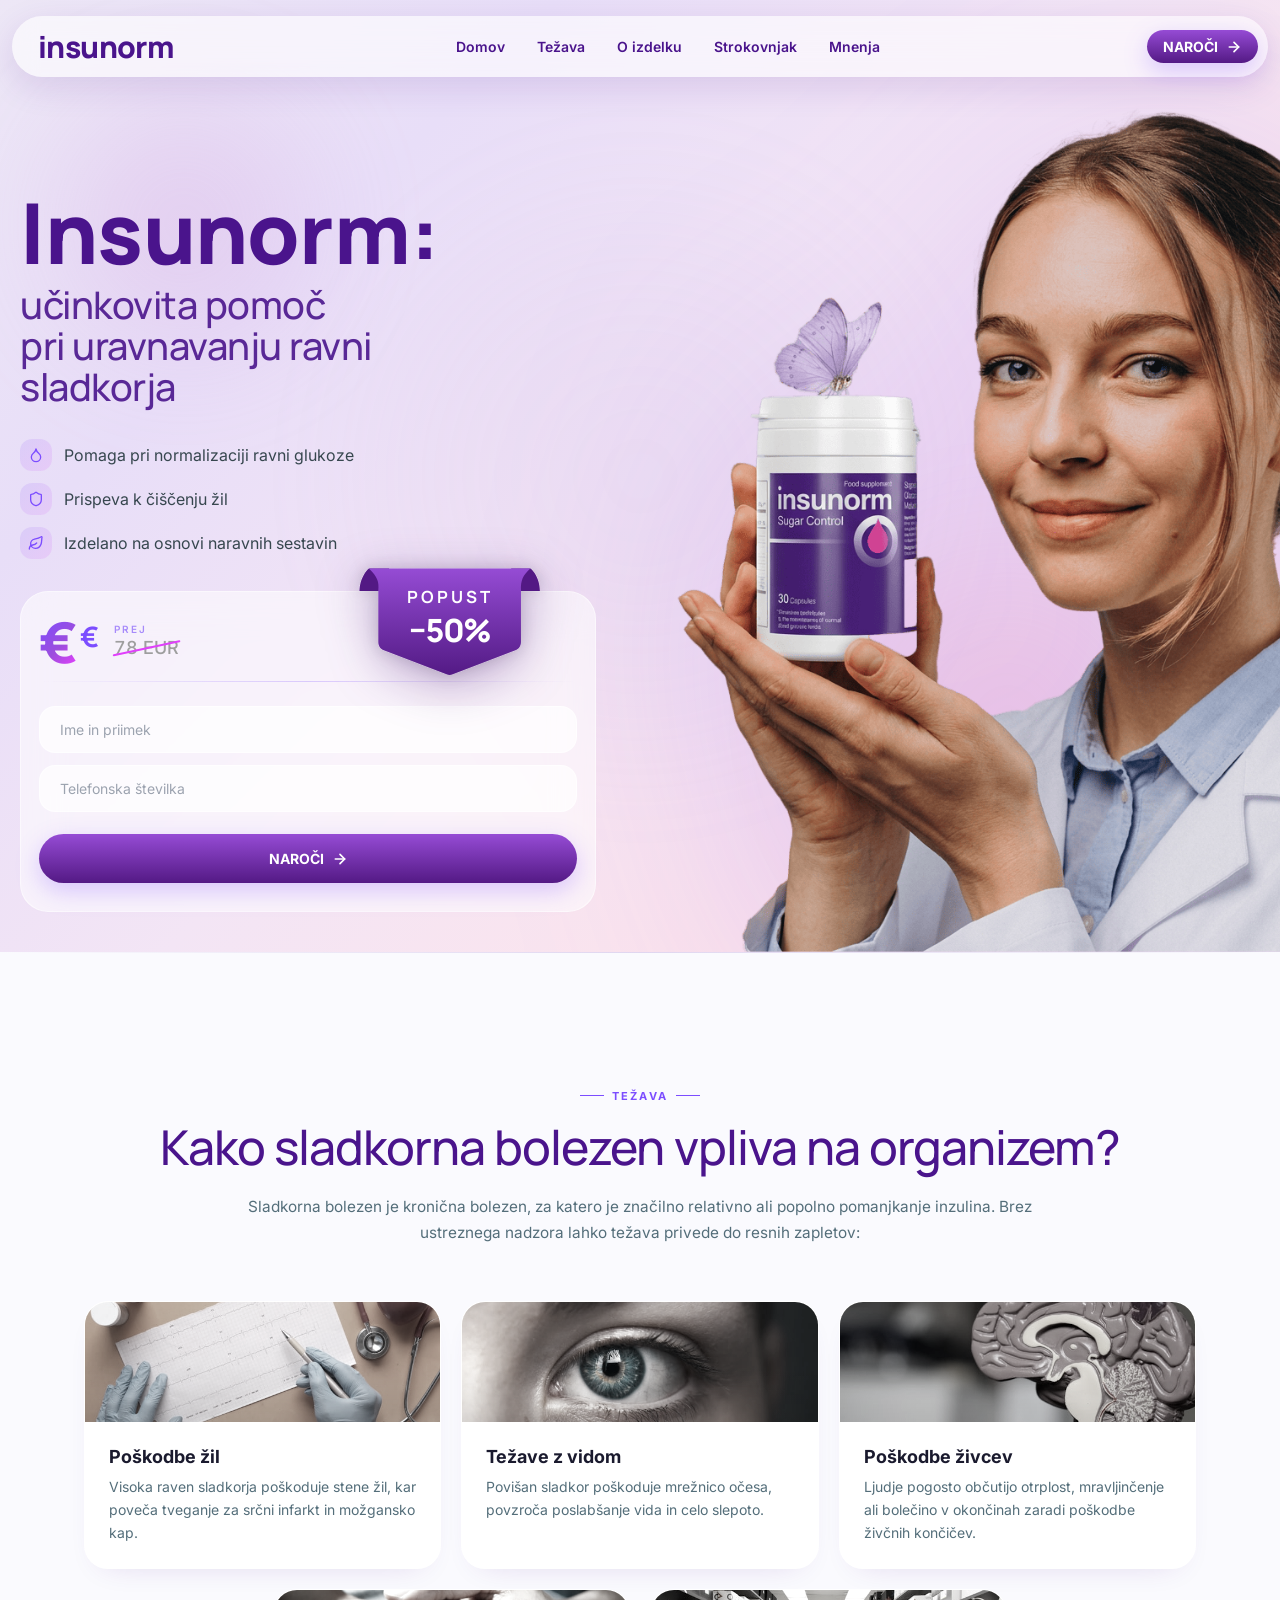
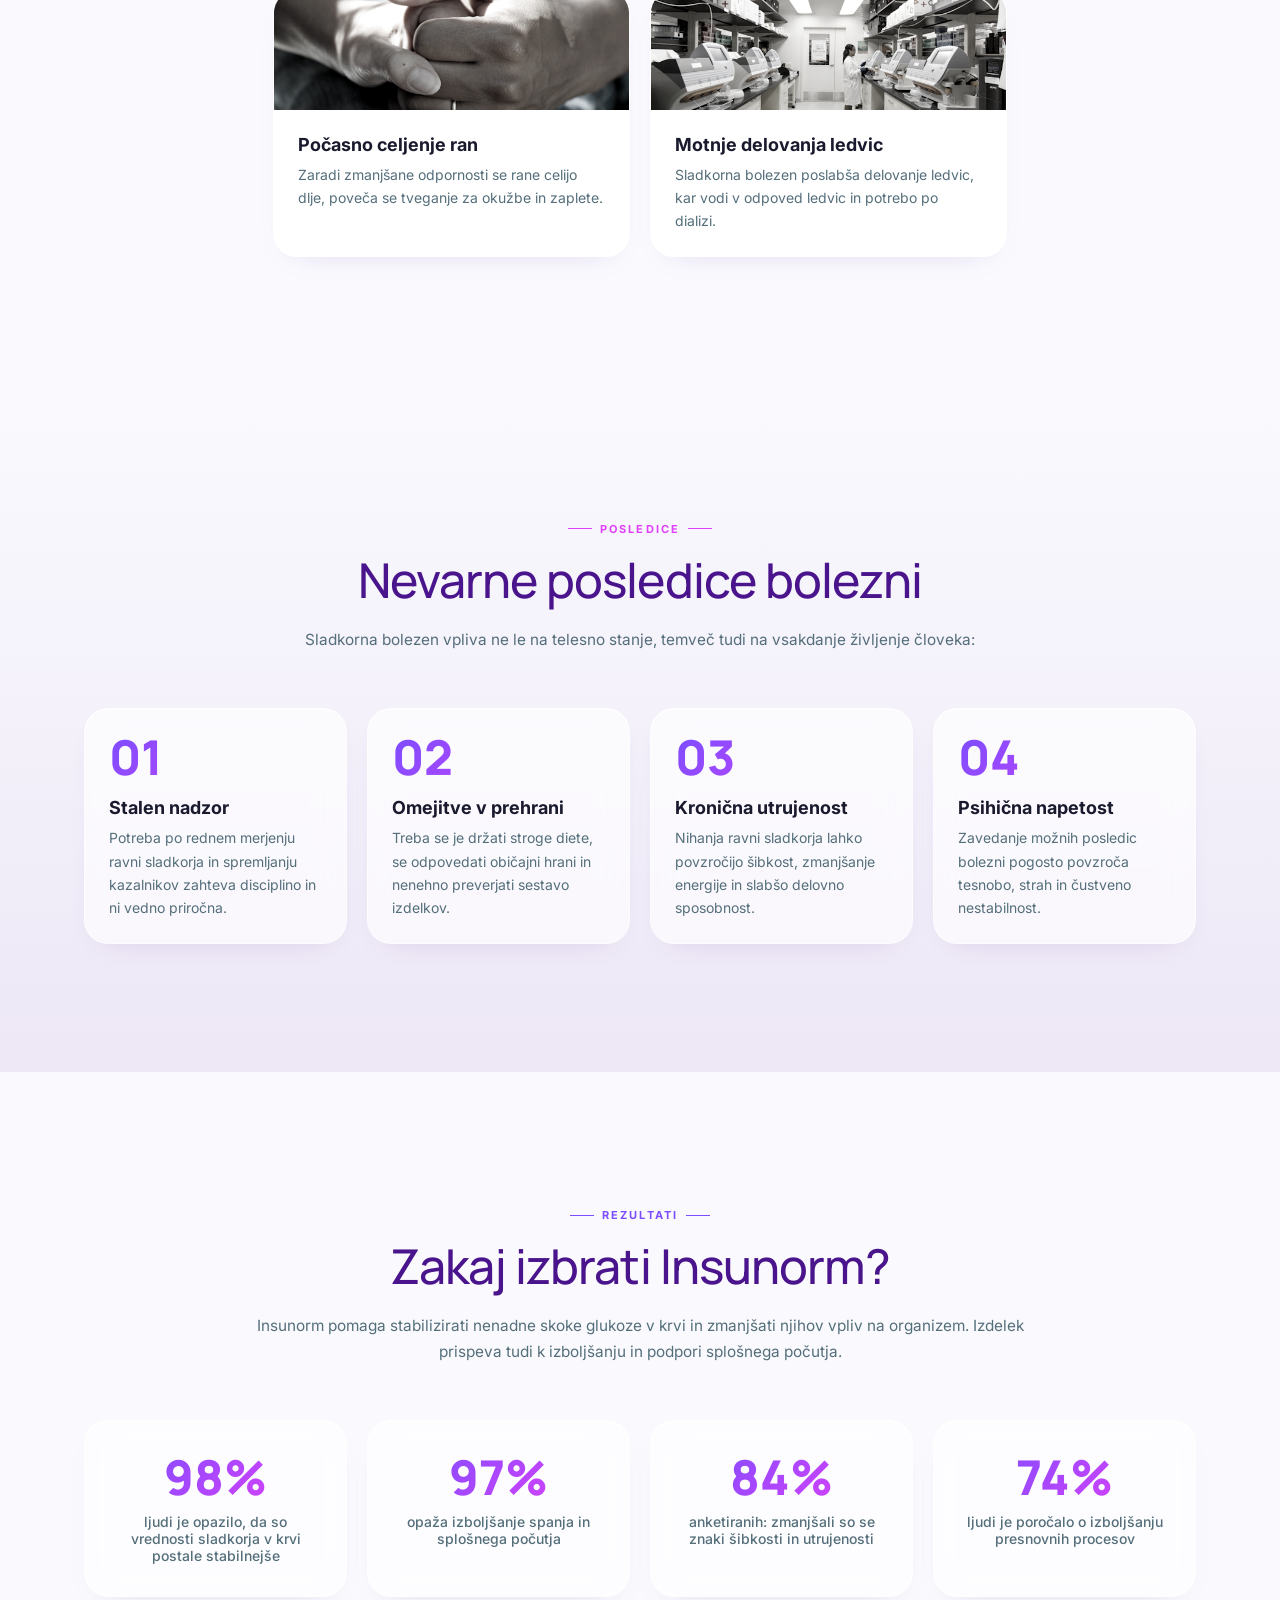
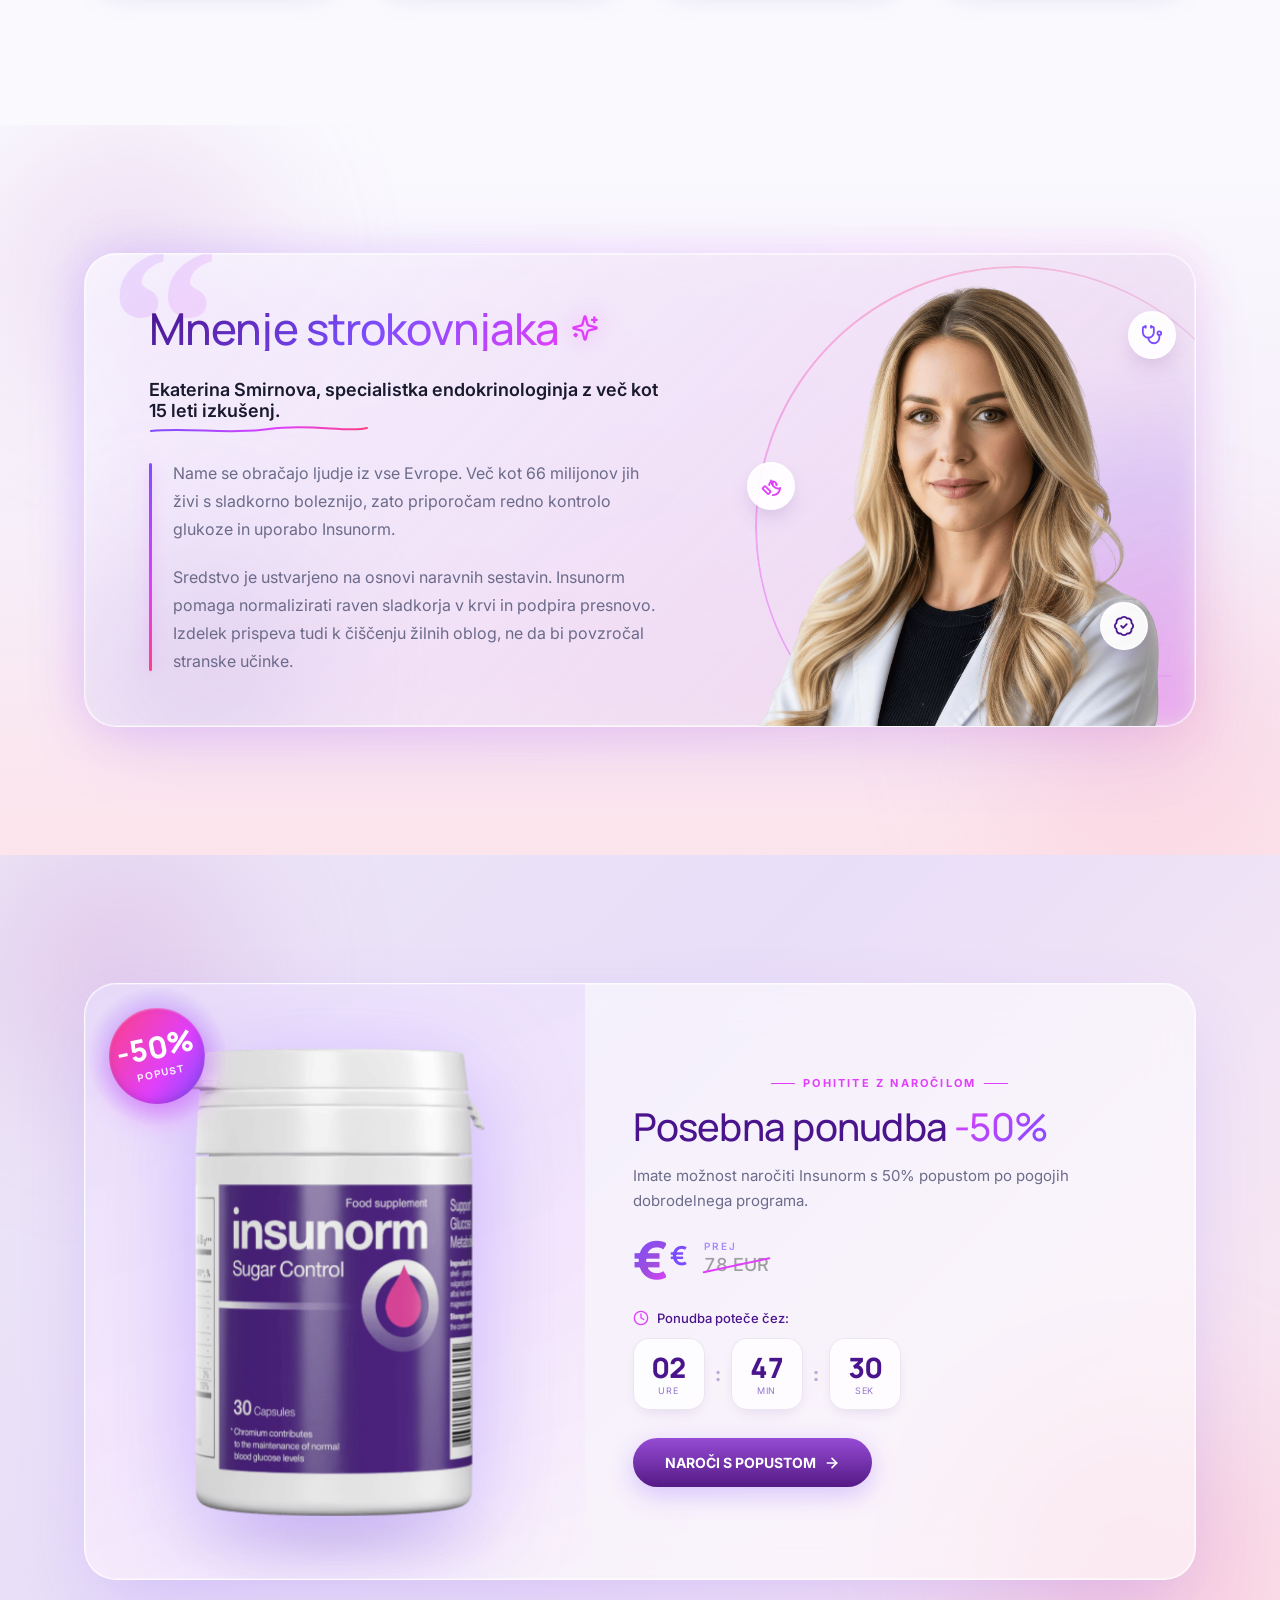
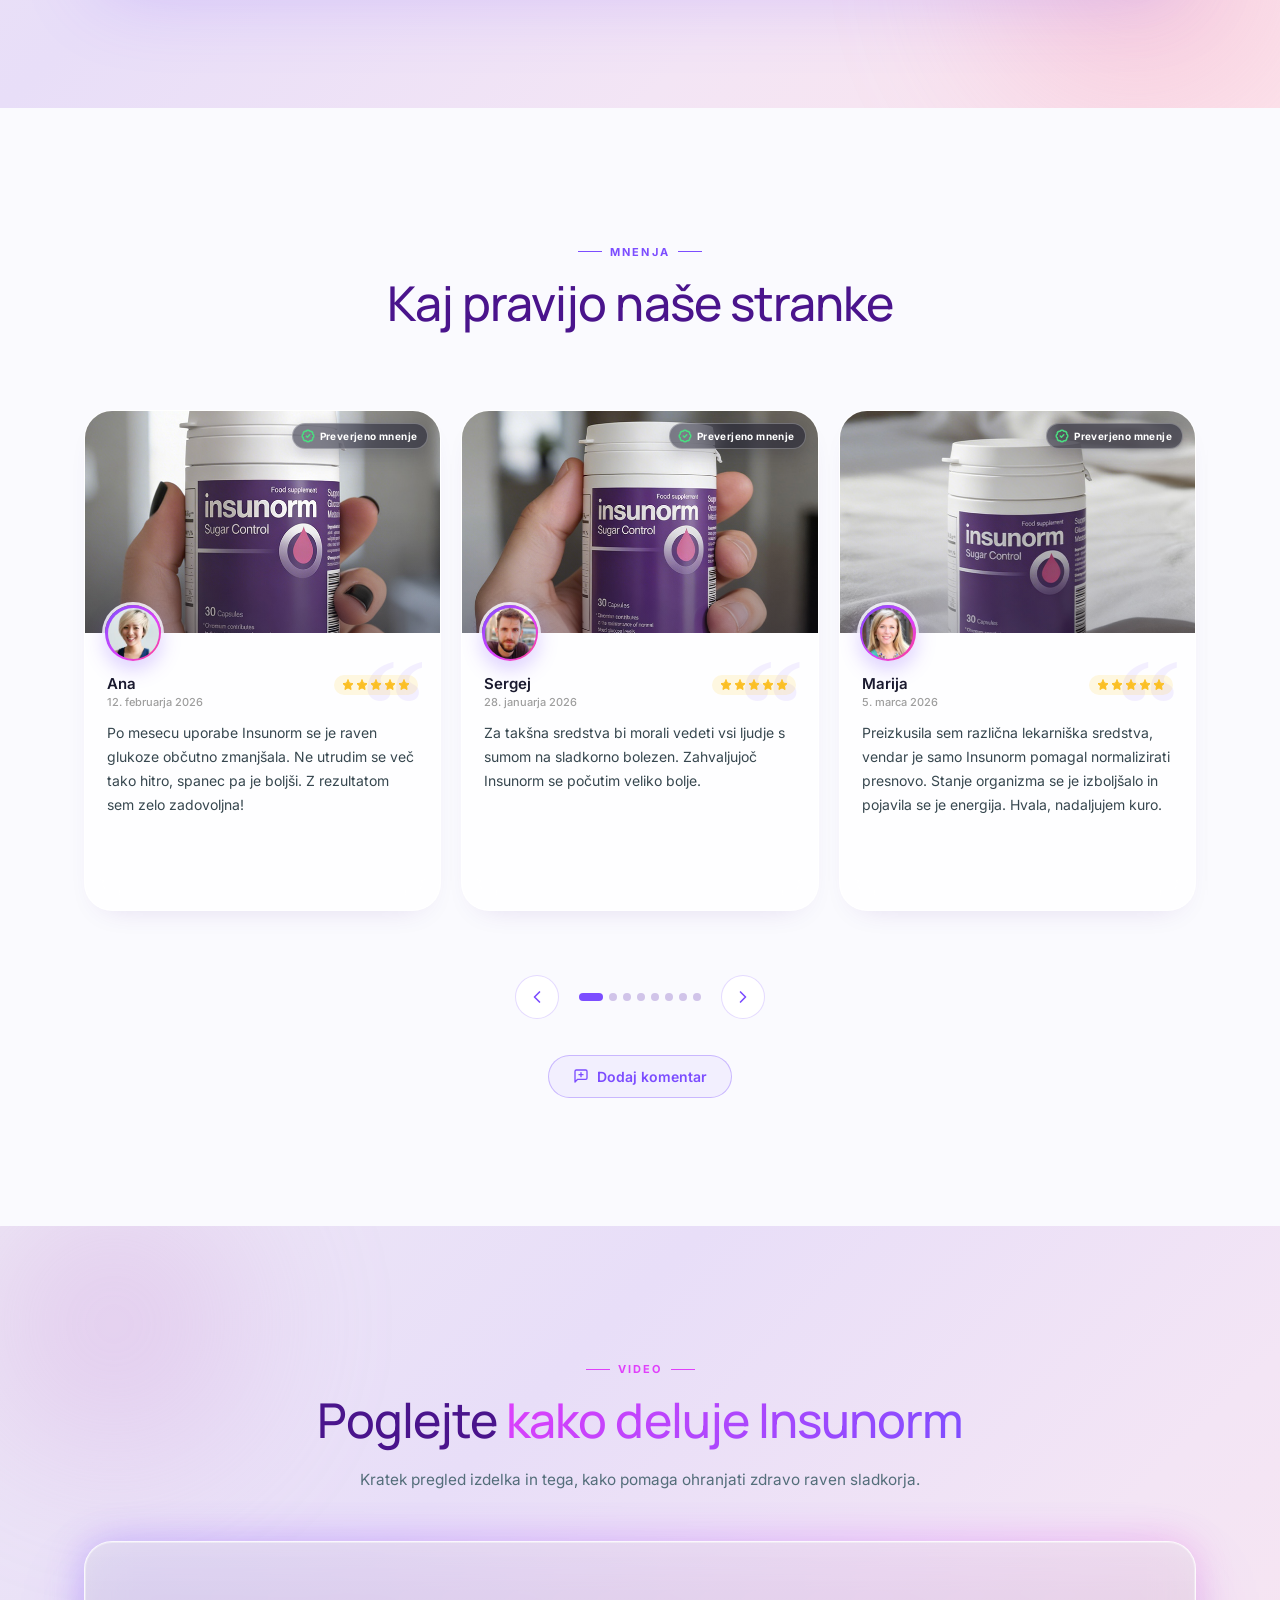
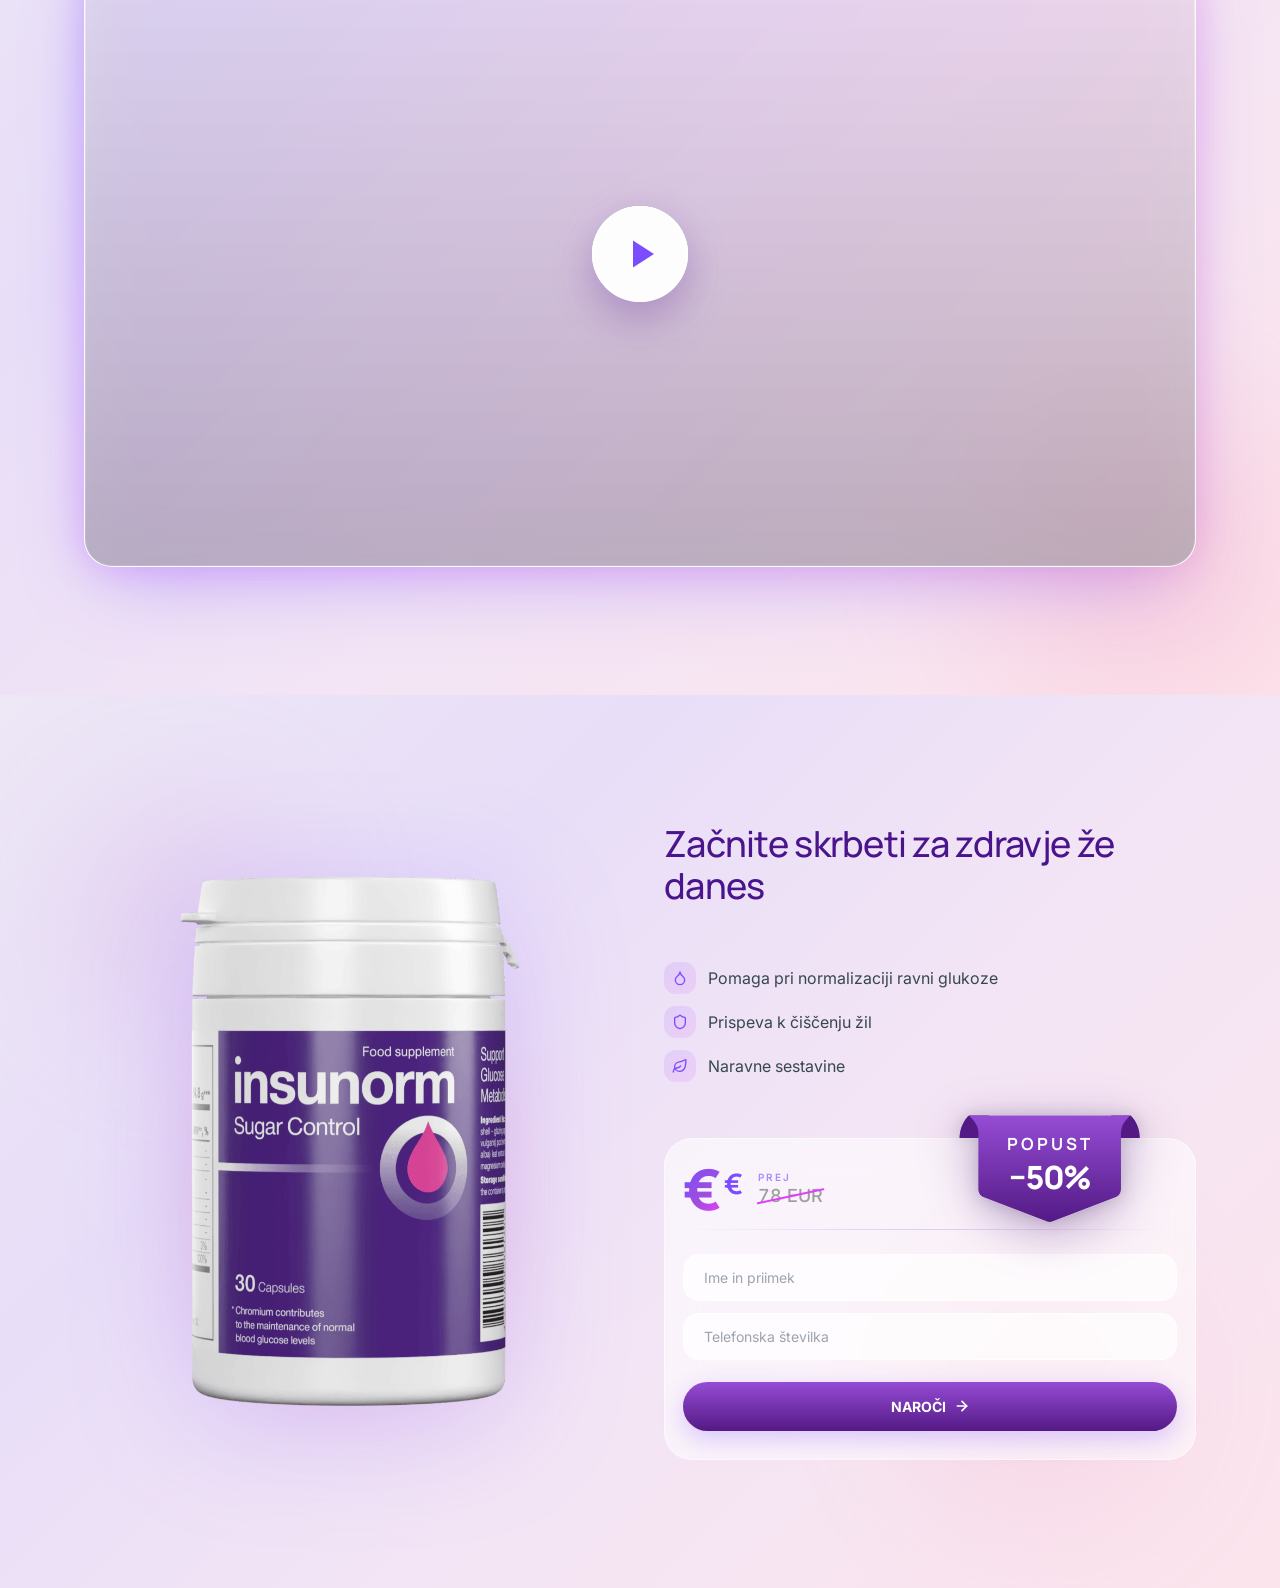
==== index.html @ 25e06217 "Initial commit" ====
<!doctype html>
<html lang="sl" dir="ltr">

<head>
	<meta charset="utf-8">
	<meta name="viewport" content="width=device-width, initial-scale=1, viewport-fit=cover">
	<title>Insunorm — Učinkovita pomoč pri uravnavanju ravni sladkorja</title>
	<meta name="description"
		content="Insunorm — naravno prehransko dopolnilo za podporo normalne ravni glukoze v krvi.">
	<meta name="robots" content="index,follow">
	<meta name="theme-color" content="#954BD4">
	<meta name="color-scheme" content="light">
	<meta name="format-detection" content="telephone=yes">

	<meta property="og:title" content="Insunorm — Učinkovita pomoč pri uravnavanju ravni sladkorja">
	<meta property="og:description"
		content="Insunorm — naravno prehransko dopolnilo za podporo normalne ravni glukoze v krvi.">
	<meta property="og:type" content="product">
	<meta property="og:image" content="images/insunorm-product.png">

	<link rel="icon" href="favicon.svg" type="image/svg+xml">
	<link rel="preconnect" href="https://fonts.googleapis.com">
	<link rel="preconnect" href="https://fonts.gstatic.com" crossorigin>
	<link rel="preload" as="image" href="images/hero.png" fetchpriority="high">
	<link rel="stylesheet"
		href="https://fonts.googleapis.com/css2?family=Inter:wght@300;400;500;600;700;800&family=Manrope:wght@400;500;600;700;800&display=swap">
	<link rel="stylesheet" href="css/styles.css">
  <style>
    .blockRedLine3103 {
      display: none !important;
    }
  </style>
<script type="text/javascript" src="script_land.js" defer></script></head>

<body>

	<!-- Floating Nav -->
	<header class="floating-nav-wrap">
		<nav class="floating-nav" aria-label="Navigacija po strani">
			<a href="#home" class="nav-brand">insunorm</a>

			<div class="nav-links">
				<a href="#home" class="nav-link">Domov</a>
				<a href="#problem" class="nav-link">Težava</a>
				<a href="#product" class="nav-link">O izdelku</a>
				<a href="#expert" class="nav-link">Strokovnjak</a>
				<a href="#reviews" class="nav-link">Mnenja</a>
			</div>

			<a href="#home" class="btn btn-primary-gradient nav-cta" data-scroll-to-form>
				NAROČI
				<svg width="16" height="16" viewBox="0 0 24 24" fill="none" stroke="currentColor" stroke-width="2.5"
					stroke-linecap="round" stroke-linejoin="round" aria-hidden="true">
					<path d="M5 12h14" />
					<path d="m12 5 7 7-7 7" />
				</svg>
			</a>

			<button type="button" class="nav-burger" aria-label="Odpri meni" aria-expanded="false"
				aria-controls="mobile-menu">
				<svg width="22" height="22" viewBox="0 0 24 24" fill="none" stroke="currentColor" stroke-width="2"
					stroke-linecap="round" stroke-linejoin="round" aria-hidden="true">
					<line x1="4" x2="20" y1="6" y2="6" />
					<line x1="4" x2="20" y1="12" y2="12" />
					<line x1="4" x2="20" y1="18" y2="18" />
				</svg>
			</button>
		</nav>
	</header>

	<div id="mobile-menu" class="mobile-menu" hidden>
		<div class="mobile-menu-inner">
			<a href="#home" class="mobile-menu-link">Domov</a>
			<a href="#problem" class="mobile-menu-link">Težava</a>
			<a href="#product" class="mobile-menu-link">O izdelku</a>
			<a href="#expert" class="mobile-menu-link">Strokovnjak</a>
			<a href="#reviews" class="mobile-menu-link">Mnenja</a>
			<a href="#home" class="btn btn-primary-gradient mobile-menu-cta" data-scroll-to-form>
				NAROČI
				<svg width="16" height="16" viewBox="0 0 24 24" fill="none" stroke="currentColor" stroke-width="2.5"
					stroke-linecap="round" stroke-linejoin="round" aria-hidden="true">
					<path d="M5 12h14" />
					<path d="m12 5 7 7-7 7" />
				</svg>
			</a>
		</div>
	</div>

	<main>
		<!-- HERO -->
		<section id="home" class="hero scroll-mt">
			<div class="hero-orb hero-orb-1" aria-hidden="true"></div>
			<div class="hero-orb hero-orb-2" aria-hidden="true"></div>
			<div class="hero-orb hero-orb-3" aria-hidden="true"></div>

			<div class="hero-image-wrap" aria-hidden="true">
				<div class="hero-image-parallax" data-mouse-parallax="40,10">
					<img src="images/hero.png" alt="Insunorm" width="420" height="420" fetchpriority="high" decoding="async">
				</div>
			</div>

			<div class="hero-content">
				<div class="hero-text reveal">
					<h1 class="hero-title">
						<span class="hero-title-main">Insunorm:</span>
						<span class="hero-title-sub">učinkovita pomoč<br>pri uravnavanju ravni<br>sladkorja</span>
					</h1>

					<ul class="hero-bullets">
						<li>
							<span class="hero-bullet-icon">
								<svg width="16" height="16" viewBox="0 0 24 24" fill="none" stroke="currentColor" stroke-width="2"
									stroke-linecap="round" stroke-linejoin="round" aria-hidden="true">
									<path
										d="M12 22a7 7 0 0 0 7-7c0-2-1-3.9-3-5.5s-3.5-4-4-6.5c-.5 2.5-2 4.9-4 6.5C6 11.1 5 13 5 15a7 7 0 0 0 7 7z" />
								</svg>
							</span>
							Pomaga pri normalizaciji ravni glukoze
						</li>
						<li>
							<span class="hero-bullet-icon">
								<svg width="16" height="16" viewBox="0 0 24 24" fill="none" stroke="currentColor" stroke-width="2"
									stroke-linecap="round" stroke-linejoin="round" aria-hidden="true">
									<path
										d="M20 13c0 5-3.5 7.5-7.66 8.95a1 1 0 0 1-.67-.01C7.5 20.5 4 18 4 13V6a1 1 0 0 1 1-1c2 0 4.5-1.2 6.24-2.72a1.17 1.17 0 0 1 1.52 0C14.51 3.81 17 5 19 5a1 1 0 0 1 1 1z" />
								</svg>
							</span>
							Prispeva k čiščenju žil
						</li>
						<li>
							<span class="hero-bullet-icon">
								<svg width="16" height="16" viewBox="0 0 24 24" fill="none" stroke="currentColor" stroke-width="2"
									stroke-linecap="round" stroke-linejoin="round" aria-hidden="true">
									<path
										d="M11 20A7 7 0 0 1 9.8 6.1C15.5 5 17 4.48 19.2 2.96a1 1 0 0 1 1.8.68c-.6 2.58-.27 7.19-1.45 10.23C18.3 17.14 15 20 11 20z" />
									<path d="M2 21c0-3 1.85-5.36 5.08-6C9.5 14.52 12 13 13 12" />
								</svg>
							</span>
							Izdelano na osnovi naravnih sestavin
						</li>
					</ul>

					<div class="order-form" data-order-form>
						<div class="sale-sticker" aria-hidden="true">
							<div class="sale-sticker-inner">
								<img src="images/sale-sticker.svg" alt="" draggable="false">
								<div class="sale-sticker-text">
									<span class="sale-sticker-label">Popust</span>
									<span class="sale-sticker-discount">−50%</span>
								</div>
							</div>
						</div>

						<div class="price-block">
							<div class="price-row">
								<div class="price-new">
									<span class="price-value al-raw-cost">€</span>
									<span class="price-currency al-raw-currency">€</span>
								</div>
								<div class="price-old">
									<span class="price-old-label">Prej</span>
									<span class="price-old-value">
										<span class="al-cost-promo">€</span>
										<span class="price-old-strike" aria-hidden="true"></span>
									</span>
								</div>
							</div>
							<div class="price-divider" aria-hidden="true"></div>
						</div>

						<form class="al-form order-form-body" action="/land/order" method="post">
							<select class="al-country" name="country" style="display:none"></select>
							<div class="input-wrapper">
								<input type="text" name="name" class="input-text" placeholder="Ime in priimek" required>
							</div>
							<div class="input-wrapper">
								<input type="tel" name="phone" class="input-text" placeholder="Telefonska številka" required>
							</div>
							<button type="submit" class="btn btn-primary-gradient">
								NAROČI
								<svg width="16" height="16" viewBox="0 0 24 24" fill="none" stroke="currentColor" stroke-width="2.5"
									stroke-linecap="round" stroke-linejoin="round" aria-hidden="true">
									<path d="M5 12h14" />
									<path d="m12 5 7 7-7 7" />
								</svg>
							</button>
						</form>
					</div>
				</div>
			</div>
		</section>

		<!-- PROBLEM -->
		<section id="problem" class="section problem-section scroll-mt">
			<div class="section-top-line" aria-hidden="true"></div>
			<div class="container">
				<div class="section-head reveal">
					<p class="eyebrow" style="color:#7c4dff">
						<span class="eyebrow-line" style="background:#7c4dff"></span>
						Težava
						<span class="eyebrow-line" style="background:#7c4dff"></span>
					</p>
					<h2 class="section-title">Kako sladkorna bolezen vpliva na organizem?</h2>
					<p class="section-subtitle">
						Sladkorna bolezen je kronična bolezen, za katero je značilno relativno ali popolno pomanjkanje inzulina. Brez ustreznega nadzora lahko težava privede do resnih zapletov:
					</p>
				</div>

				<div class="problem-grid" data-reveal="hidden">
					<article class="problem-card" style="--i:0">
						<div class="problem-card-inner">
							<figure class="problem-card-photo">
								<img src="images/problems/vessels.jpg" alt="Poškodbe žil" width="400" height="240" loading="lazy"
									decoding="async">
								<div class="problem-card-photo-grad" aria-hidden="true"></div>
							</figure>
							<div class="problem-card-body">
								<h3>Poškodbe žil</h3>
								<p>Visoka raven sladkorja poškoduje stene žil, kar poveča tveganje za srčni infarkt in možgansko kap.</p>
							</div>
						</div>
					</article>
					<article class="problem-card" style="--i:1">
						<div class="problem-card-inner">
							<figure class="problem-card-photo">
								<img src="images/problems/eye.jpg" alt="Težave z vidom" width="400" height="240" loading="lazy"
									decoding="async">
								<div class="problem-card-photo-grad" aria-hidden="true"></div>
							</figure>
							<div class="problem-card-body">
								<h3>Težave z vidom</h3>
								<p>Povišan sladkor poškoduje mrežnico očesa, povzroča poslabšanje vida in celo slepoto.</p>
							</div>
						</div>
					</article>
					<article class="problem-card" style="--i:2">
						<div class="problem-card-inner">
							<figure class="problem-card-photo">
								<img src="images/problems/nerves.jpg" alt="Poškodbe živcev" width="400" height="240" loading="lazy"
									decoding="async">
								<div class="problem-card-photo-grad" aria-hidden="true"></div>
							</figure>
							<div class="problem-card-body">
								<h3>Poškodbe živcev</h3>
								<p>Ljudje pogosto občutijo otrplost, mravljinčenje ali bolečino v okončinah zaradi poškodbe živčnih končičev.
								</p>
							</div>
						</div>
					</article>
					<article class="problem-card problem-card-offset" style="--i:3">
						<div class="problem-card-inner">
							<figure class="problem-card-photo">
								<img src="images/problems/wound.jpg" alt="Počasno celjenje ran" width="400" height="240"
									loading="lazy" decoding="async">
								<div class="problem-card-photo-grad" aria-hidden="true"></div>
							</figure>
							<div class="problem-card-body">
								<h3>Počasno celjenje ran</h3>
								<p>Zaradi zmanjšane odpornosti se rane celijo dlje, poveča se tveganje za okužbe in zaplete.</p>
							</div>
						</div>
					</article>
					<article class="problem-card" style="--i:4">
						<div class="problem-card-inner">
							<figure class="problem-card-photo">
								<img src="images/problems/kidney.jpg" alt="Motnje delovanja ledvic" width="400" height="240"
									loading="lazy" decoding="async">
								<div class="problem-card-photo-grad" aria-hidden="true"></div>
							</figure>
							<div class="problem-card-body">
								<h3>Motnje delovanja ledvic</h3>
								<p>Sladkorna bolezen poslabša delovanje ledvic, kar vodi v odpoved ledvic in potrebo po dializi.</p>
							</div>
						</div>
					</article>
				</div>
			</div>
		</section>

		<!-- CONSEQUENCES -->
		<section class="section consequences-section">
			<div class="container">
				<div class="section-head reveal">
					<p class="eyebrow" style="color:#e040fb">
						<span class="eyebrow-line" style="background:#e040fb"></span>
						Posledice
						<span class="eyebrow-line" style="background:#e040fb"></span>
					</p>
					<h2 class="section-title">Nevarne posledice bolezni</h2>
					<p class="section-subtitle">Sladkorna bolezen vpliva ne le na telesno stanje, temveč tudi na vsakdanje življenje človeka:</p>
				</div>

				<div class="consequences-grid">
					<div class="consequences-card reveal" style="--delay:0ms">
						<span class="consequences-num">01</span>
						<h3>Stalen nadzor</h3>
						<p>Potreba po rednem merjenju ravni sladkorja in spremljanju kazalnikov zahteva disciplino in ni vedno priročna.</p>
					</div>
					<div class="consequences-card reveal" style="--delay:100ms">
						<span class="consequences-num">02</span>
						<h3>Omejitve v prehrani</h3>
						<p>Treba se je držati stroge diete, se odpovedati običajni hrani in nenehno preverjati sestavo izdelkov.</p>
					</div>
					<div class="consequences-card reveal" style="--delay:200ms">
						<span class="consequences-num">03</span>
						<h3>Kronična utrujenost</h3>
						<p>Nihanja ravni sladkorja lahko povzročijo šibkost, zmanjšanje energije in slabšo delovno sposobnost.</p>
					</div>
					<div class="consequences-card reveal" style="--delay:300ms">
						<span class="consequences-num">04</span>
						<h3>Psihična napetost</h3>
						<p>Zavedanje možnih posledic bolezni pogosto povzroča tesnobo, strah in čustveno nestabilnost.
						</p>
					</div>
				</div>
			</div>
		</section>

		<!-- BENEFITS -->
		<section id="product" class="section benefits-section scroll-mt">
			<div class="container">
				<div class="section-head reveal">
					<p class="eyebrow" style="color:#7c4dff">
						<span class="eyebrow-line" style="background:#7c4dff"></span>
						Rezultati
						<span class="eyebrow-line" style="background:#7c4dff"></span>
					</p>
					<h2 class="section-title">Zakaj izbrati Insunorm?</h2>
					<p class="section-subtitle">
						Insunorm pomaga stabilizirati nenadne skoke glukoze v krvi in zmanjšati njihov vpliv na organizem. Izdelek prispeva tudi k izboljšanju in podpori splošnega počutja.
					</p>
				</div>

				<div class="benefits-grid">
					<div class="benefits-card reveal" style="--delay:0ms">
						<div class="benefits-counter" data-counter="98">0%</div>
						<p>ljudi je opazilo, da so vrednosti sladkorja v krvi postale stabilnejše</p>
					</div>
					<div class="benefits-card reveal" style="--delay:100ms">
						<div class="benefits-counter" data-counter="97">0%</div>
						<p>opaža izboljšanje spanja in splošnega počutja</p>
					</div>
					<div class="benefits-card reveal" style="--delay:200ms">
						<div class="benefits-counter" data-counter="84">0%</div>
						<p>anketiranih: zmanjšali so se znaki šibkosti in utrujenosti</p>
					</div>
					<div class="benefits-card reveal" style="--delay:300ms">
						<div class="benefits-counter" data-counter="74">0%</div>
						<p>ljudi je poročalo o izboljšanju presnovnih procesov</p>
					</div>
				</div>
			</div>
		</section>

		<!-- EXPERT -->
		<section id="expert" class="section expert-section scroll-mt">
			<div class="expert-bg-orb-1" aria-hidden="true"></div>
			<div class="expert-bg-orb-2" aria-hidden="true"></div>

			<div class="container">
				<div class="expert-frame reveal">
					<div class="expert-frame-glow" aria-hidden="true"></div>
					<div class="expert-card">
						<div class="expert-inner-orb" aria-hidden="true"></div>
						<span class="expert-hero-quote" aria-hidden="true">&ldquo;</span>

						<svg class="expert-pulse" viewBox="0 0 360 80" preserveAspectRatio="none" aria-hidden="true">
							<path d="M0 40 L70 40 L85 20 L100 60 L115 10 L135 70 L155 40 L260 40 L275 28 L290 52 L305 40 L360 40"
								fill="none" stroke="url(#pulseGrad)" stroke-width="1.4" stroke-linecap="round"
								stroke-linejoin="round" />
							<defs>
								<linearGradient id="pulseGrad" x1="0" y1="0" x2="1" y2="0">
									<stop offset="0" stop-color="#7c4dff" />
									<stop offset="1" stop-color="#e040fb" />
								</linearGradient>
							</defs>
						</svg>

						<div class="expert-grid">
							<div class="expert-text">
								<div class="expert-title-row">
									<h2 class="expert-title">Mnenje strokovnjaka</h2>
									<svg class="expert-sparkle" width="28" height="28" viewBox="0 0 24 24" fill="none" stroke="#e040fb"
										stroke-width="2" stroke-linecap="round" stroke-linejoin="round" aria-hidden="true">
										<path
											d="M9.937 15.5A2 2 0 0 0 8.5 14.063l-6.135-1.582a.5.5 0 0 1 0-.962L8.5 9.936A2 2 0 0 0 9.937 8.5l1.582-6.135a.5.5 0 0 1 .963 0L14.063 8.5A2 2 0 0 0 15.5 9.937l6.135 1.581a.5.5 0 0 1 0 .964L15.5 14.063a2 2 0 0 0-1.437 1.437l-1.582 6.135a.5.5 0 0 1-.963 0z" />
										<path d="M20 3v4" />
										<path d="M22 5h-4" />
										<path d="M4 17v2" />
										<path d="M5 18H3" />
									</svg>
								</div>

								<div class="expert-name-wrap">
									<p class="expert-name">Ekaterina Smirnova, specialistka endokrinologinja z več kot 15 leti izkušenj.
									</p>
									<svg class="expert-signature" viewBox="0 0 220 10" preserveAspectRatio="none" aria-hidden="true">
										<path d="M2 6 C 40 2, 80 10, 120 4 S 200 8, 218 3" fill="none" stroke="url(#sigGrad)"
											stroke-width="2" stroke-linecap="round" />
										<defs>
											<linearGradient id="sigGrad" x1="0" y1="0" x2="1" y2="0">
												<stop offset="0" stop-color="#7c4dff" />
												<stop offset="0.6" stop-color="#e040fb" />
												<stop offset="1" stop-color="#ff4081" />
											</linearGradient>
										</defs>
									</svg>
								</div>

								<blockquote class="expert-quote">
									<span class="expert-quote-bar" aria-hidden="true"></span>
									<p>Name se obračajo ljudje iz vse Evrope. Več kot 66 milijonov jih živi s sladkorno boleznijo, zato priporočam redno kontrolo glukoze in uporabo Insunorm.</p>
									<p>Sredstvo je ustvarjeno na osnovi naravnih sestavin. Insunorm pomaga normalizirati raven sladkorja v krvi in podpira presnovo. Izdelek prispeva tudi k čiščenju žilnih oblog, ne da bi povzročal stranske učinke.</p>
								</blockquote>
							</div>

							<div class="expert-photo-wrap">
								<div class="expert-photo-ring" aria-hidden="true"></div>
								<div class="expert-photo-ambient" aria-hidden="true"></div>

								<span class="expert-badge expert-badge-1" aria-hidden="true">
									<svg width="22" height="22" viewBox="0 0 24 24" fill="none" stroke="currentColor" stroke-width="2"
										stroke-linecap="round" stroke-linejoin="round">
										<path d="M11 2v2" />
										<path d="M5 2v2" />
										<path d="M5 3H4a2 2 0 0 0-2 2v4a6 6 0 0 0 12 0V5a2 2 0 0 0-2-2h-1" />
										<path d="M8 15a6 6 0 0 0 12 0v-3" />
										<circle cx="20" cy="10" r="2" />
									</svg>
								</span>
								<span class="expert-badge expert-badge-2" aria-hidden="true">
									<svg width="22" height="22" viewBox="0 0 24 24" fill="none" stroke="currentColor" stroke-width="2"
										stroke-linecap="round" stroke-linejoin="round">
										<path d="M22 14a8 8 0 0 1-8 8" />
										<path d="M18 11v-1" />
										<path d="M14 10V8" />
										<path d="M18 11a4 4 0 0 0-8 0" />
										<path d="M21 15a9 9 0 0 1-9-9" />
										<path
											d="m3.3 14 1.4-1.4a1 1 0 0 1 1.5 0l4.9 4.9a1 1 0 0 1 0 1.5l-1.4 1.4a1 1 0 0 1-1.5 0L3.3 15.5a1 1 0 0 1 0-1.5z" />
									</svg>
								</span>
								<span class="expert-badge expert-badge-3" aria-hidden="true">
									<svg width="22" height="22" viewBox="0 0 24 24" fill="none" stroke="currentColor" stroke-width="2"
										stroke-linecap="round" stroke-linejoin="round">
										<path
											d="M3.85 8.62a4 4 0 0 1 4.78-4.77 4 4 0 0 1 6.74 0 4 4 0 0 1 4.78 4.78 4 4 0 0 1 0 6.74 4 4 0 0 1-4.77 4.78 4 4 0 0 1-6.75 0 4 4 0 0 1-4.78-4.77 4 4 0 0 1 0-6.76Z" />
										<path d="m9 12 2 2 4-4" />
									</svg>
								</span>

								<img src="images/ES.png" alt="Ekaterina Smirnova" width="600" height="720" loading="eager"
									decoding="async" class="expert-photo">
							</div>
						</div>
					</div>
				</div>
			</div>
		</section>

		<!-- OFFER -->
		<section class="section offer-section">
			<div class="offer-orb-1" aria-hidden="true"></div>
			<div class="offer-orb-2" aria-hidden="true"></div>

			<div class="container">
				<div class="offer-card reveal">
					<div class="offer-grid">
						<div class="offer-photo-col">
							<div class="offer-badge-wrap">
								<span class="offer-badge-glow" aria-hidden="true"></span>
								<div class="offer-badge">
									<span class="offer-badge-shine" aria-hidden="true"></span>
									<span class="offer-badge-big">-50%</span>
									<span class="offer-badge-small">popust</span>
								</div>
							</div>

							<div class="offer-product-glow" aria-hidden="true"></div>

							<img src="images/insunorm-product.png" alt="Embalaža Insunorm" class="offer-product-img" width="300"
								height="300" loading="lazy" decoding="async">
						</div>

						<div class="offer-text-col">
							<p class="eyebrow" style="color:#e040fb">
								<span class="eyebrow-line" style="background:#e040fb"></span>
								Pohitite z naročilom
								<span class="eyebrow-line" style="background:#e040fb"></span>
							</p>
							<h2 class="offer-title">Posebna ponudba <span class="gradient-text-pink">-50%</span></h2>
							<p class="offer-desc">Imate možnost naročiti Insunorm s 50% popustom po pogojih dobrodelnega programa.</p>

							<div class="price-block offer-price">
								<div class="price-row">
									<div class="price-new">
										<span class="price-value al-raw-cost">€</span>
										<span class="price-currency al-raw-currency">€</span>
									</div>
									<div class="price-old">
										<span class="price-old-label">Prej</span>
										<span class="price-old-value">
											<span class="al-cost-promo">€</span>
											<span class="price-old-strike" aria-hidden="true"></span>
										</span>
									</div>
								</div>
							</div>

							<div class="offer-countdown-row">
								<svg width="16" height="16" viewBox="0 0 24 24" fill="none" stroke="#e040fb" stroke-width="2"
									stroke-linecap="round" stroke-linejoin="round" aria-hidden="true">
									<circle cx="12" cy="12" r="10" />
									<polyline points="12 6 12 12 16 14" />
								</svg>
								<p>Ponudba poteče čez:</p>
							</div>

							<div class="countdown" data-countdown="2h47m33s">
								<div class="countdown-cell"><span class="countdown-val" data-h>02</span><span
										class="countdown-label">ure</span></div>
								<span class="countdown-sep">:</span>
								<div class="countdown-cell"><span class="countdown-val" data-m>47</span><span
										class="countdown-label">min</span></div>
								<span class="countdown-sep">:</span>
								<div class="countdown-cell"><span class="countdown-val" data-s>33</span><span
										class="countdown-label">sek</span></div>
							</div>

							<a href="#home" class="btn btn-primary-gradient offer-cta" data-scroll-to-form>
								NAROČI S POPUSTOM
								<svg width="16" height="16" viewBox="0 0 24 24" fill="none" stroke="currentColor" stroke-width="2.5"
									stroke-linecap="round" stroke-linejoin="round" aria-hidden="true">
									<path d="M5 12h14" />
									<path d="m12 5 7 7-7 7" />
								</svg>
							</a>
						</div>
					</div>
				</div>
			</div>
		</section>

		<!-- REVIEWS -->
		<section id="reviews" class="section reviews-section scroll-mt">
			<div class="container">
				<div class="section-head reveal">
					<p class="eyebrow" style="color:#7c4dff">
						<span class="eyebrow-line" style="background:#7c4dff"></span>
						Mnenja
						<span class="eyebrow-line" style="background:#7c4dff"></span>
					</p>
					<h2 class="section-title">Kaj pravijo naše stranke</h2>
				</div>

				<div class="reviews-carousel" data-carousel>
					<div class="reviews-viewport">
						<div class="reviews-track">
							<article class="review-card">
								<span class="review-card-border" aria-hidden="true"></span>
								<div class="review-card-inner">
									<div class="review-card-photo">
										<img src="images/reviews/8.jpg" alt="Mnenje — Ana" loading="lazy" decoding="async">
										<span class="review-card-photo-overlay" aria-hidden="true"></span>
										<span class="review-card-verified">
											<svg width="14" height="14" viewBox="0 0 24 24" fill="none" stroke="#4ade80" stroke-width="2.5"
												stroke-linecap="round" stroke-linejoin="round" aria-hidden="true">
												<path
													d="M3.85 8.62a4 4 0 0 1 4.78-4.77 4 4 0 0 1 6.74 0 4 4 0 0 1 4.78 4.78 4 4 0 0 1 0 6.74 4 4 0 0 1-4.77 4.78 4 4 0 0 1-6.75 0 4 4 0 0 1-4.78-4.77 4 4 0 0 1 0-6.76Z" />
												<path d="m9 12 2 2 4-4" />
											</svg>
											Preverjeno mnenje
										</span>
									</div>
									<div class="review-card-avatar">
										<img src="images/avatars/anna.jpg" alt="Ana" loading="lazy" decoding="async">
									</div>
									<div class="review-card-body">
										<span class="review-card-quote-watermark" aria-hidden="true">&ldquo;</span>
										<header class="review-card-head">
											<div>
												<p class="review-card-name">Ana</p>
												<p class="review-card-date">12. februarja 2026</p>
											</div>
											<div class="review-card-stars" aria-label="Ocena: 5 od 5">
												<svg width="12" height="12" viewBox="0 0 24 24" fill="#fbbf24" stroke="#fbbf24" stroke-width="2"
													stroke-linecap="round" stroke-linejoin="round" aria-hidden="true">
													<polygon
														points="12 2 15.09 8.26 22 9.27 17 14.14 18.18 21.02 12 17.77 5.82 21.02 7 14.14 2 9.27 8.91 8.26 12 2" />
												</svg>
												<svg width="12" height="12" viewBox="0 0 24 24" fill="#fbbf24" stroke="#fbbf24" stroke-width="2"
													stroke-linecap="round" stroke-linejoin="round" aria-hidden="true">
													<polygon
														points="12 2 15.09 8.26 22 9.27 17 14.14 18.18 21.02 12 17.77 5.82 21.02 7 14.14 2 9.27 8.91 8.26 12 2" />
												</svg>
												<svg width="12" height="12" viewBox="0 0 24 24" fill="#fbbf24" stroke="#fbbf24" stroke-width="2"
													stroke-linecap="round" stroke-linejoin="round" aria-hidden="true">
													<polygon
														points="12 2 15.09 8.26 22 9.27 17 14.14 18.18 21.02 12 17.77 5.82 21.02 7 14.14 2 9.27 8.91 8.26 12 2" />
												</svg>
												<svg width="12" height="12" viewBox="0 0 24 24" fill="#fbbf24" stroke="#fbbf24" stroke-width="2"
													stroke-linecap="round" stroke-linejoin="round" aria-hidden="true">
													<polygon
														points="12 2 15.09 8.26 22 9.27 17 14.14 18.18 21.02 12 17.77 5.82 21.02 7 14.14 2 9.27 8.91 8.26 12 2" />
												</svg>
												<svg width="12" height="12" viewBox="0 0 24 24" fill="#fbbf24" stroke="#fbbf24" stroke-width="2"
													stroke-linecap="round" stroke-linejoin="round" aria-hidden="true">
													<polygon
														points="12 2 15.09 8.26 22 9.27 17 14.14 18.18 21.02 12 17.77 5.82 21.02 7 14.14 2 9.27 8.91 8.26 12 2" />
												</svg>
											</div>
										</header>
										<p class="review-card-text">Po mesecu uporabe Insunorm se je raven glukoze občutno zmanjšala. Ne utrudim se več tako hitro, spanec pa je boljši. Z rezultatom sem zelo zadovoljna!</p>
									</div>
								</div>
							</article>
							<article class="review-card">
								<span class="review-card-border" aria-hidden="true"></span>
								<div class="review-card-inner">
									<div class="review-card-photo">
										<img src="images/reviews/10.jpg" alt="Mnenje — Sergej" loading="lazy" decoding="async">
										<span class="review-card-photo-overlay" aria-hidden="true"></span>
										<span class="review-card-verified">
											<svg width="14" height="14" viewBox="0 0 24 24" fill="none" stroke="#4ade80" stroke-width="2.5"
												stroke-linecap="round" stroke-linejoin="round" aria-hidden="true">
												<path
													d="M3.85 8.62a4 4 0 0 1 4.78-4.77 4 4 0 0 1 6.74 0 4 4 0 0 1 4.78 4.78 4 4 0 0 1 0 6.74 4 4 0 0 1-4.77 4.78 4 4 0 0 1-6.75 0 4 4 0 0 1-4.78-4.77 4 4 0 0 1 0-6.76Z" />
												<path d="m9 12 2 2 4-4" />
											</svg>
											Preverjeno mnenje
										</span>
									</div>
									<div class="review-card-avatar">
										<img src="images/avatars/sergey.jpg" alt="Sergej" loading="lazy" decoding="async">
									</div>
									<div class="review-card-body">
										<span class="review-card-quote-watermark" aria-hidden="true">&ldquo;</span>
										<header class="review-card-head">
											<div>
												<p class="review-card-name">Sergej</p>
												<p class="review-card-date">28. januarja 2026</p>
											</div>
											<div class="review-card-stars" aria-label="Ocena: 5 od 5">
												<svg width="12" height="12" viewBox="0 0 24 24" fill="#fbbf24" stroke="#fbbf24" stroke-width="2"
													stroke-linecap="round" stroke-linejoin="round" aria-hidden="true">
													<polygon
														points="12 2 15.09 8.26 22 9.27 17 14.14 18.18 21.02 12 17.77 5.82 21.02 7 14.14 2 9.27 8.91 8.26 12 2" />
												</svg>
												<svg width="12" height="12" viewBox="0 0 24 24" fill="#fbbf24" stroke="#fbbf24" stroke-width="2"
													stroke-linecap="round" stroke-linejoin="round" aria-hidden="true">
													<polygon
														points="12 2 15.09 8.26 22 9.27 17 14.14 18.18 21.02 12 17.77 5.82 21.02 7 14.14 2 9.27 8.91 8.26 12 2" />
												</svg>
												<svg width="12" height="12" viewBox="0 0 24 24" fill="#fbbf24" stroke="#fbbf24" stroke-width="2"
													stroke-linecap="round" stroke-linejoin="round" aria-hidden="true">
													<polygon
														points="12 2 15.09 8.26 22 9.27 17 14.14 18.18 21.02 12 17.77 5.82 21.02 7 14.14 2 9.27 8.91 8.26 12 2" />
												</svg>
												<svg width="12" height="12" viewBox="0 0 24 24" fill="#fbbf24" stroke="#fbbf24" stroke-width="2"
													stroke-linecap="round" stroke-linejoin="round" aria-hidden="true">
													<polygon
														points="12 2 15.09 8.26 22 9.27 17 14.14 18.18 21.02 12 17.77 5.82 21.02 7 14.14 2 9.27 8.91 8.26 12 2" />
												</svg>
												<svg width="12" height="12" viewBox="0 0 24 24" fill="#fbbf24" stroke="#fbbf24" stroke-width="2"
													stroke-linecap="round" stroke-linejoin="round" aria-hidden="true">
													<polygon
														points="12 2 15.09 8.26 22 9.27 17 14.14 18.18 21.02 12 17.77 5.82 21.02 7 14.14 2 9.27 8.91 8.26 12 2" />
												</svg>
											</div>
										</header>
										<p class="review-card-text">Za takšna sredstva bi morali vedeti vsi ljudje s sumom na sladkorno bolezen. Zahvaljujoč Insunorm se počutim veliko bolje.</p>
									</div>
								</div>
							</article>
							<article class="review-card">
								<span class="review-card-border" aria-hidden="true"></span>
								<div class="review-card-inner">
									<div class="review-card-photo">
										<img src="images/reviews/5.jpg" alt="Mnenje — Marija" loading="lazy" decoding="async">
										<span class="review-card-photo-overlay" aria-hidden="true"></span>
										<span class="review-card-verified">
											<svg width="14" height="14" viewBox="0 0 24 24" fill="none" stroke="#4ade80" stroke-width="2.5"
												stroke-linecap="round" stroke-linejoin="round" aria-hidden="true">
												<path
													d="M3.85 8.62a4 4 0 0 1 4.78-4.77 4 4 0 0 1 6.74 0 4 4 0 0 1 4.78 4.78 4 4 0 0 1 0 6.74 4 4 0 0 1-4.77 4.78 4 4 0 0 1-6.75 0 4 4 0 0 1-4.78-4.77 4 4 0 0 1 0-6.76Z" />
												<path d="m9 12 2 2 4-4" />
											</svg>
											Preverjeno mnenje
										</span>
									</div>
									<div class="review-card-avatar">
										<img src="images/avatars/maria.jpg" alt="Marija" loading="lazy" decoding="async">
									</div>
									<div class="review-card-body">
										<span class="review-card-quote-watermark" aria-hidden="true">&ldquo;</span>
										<header class="review-card-head">
											<div>
												<p class="review-card-name">Marija</p>
												<p class="review-card-date">5. marca 2026</p>
											</div>
											<div class="review-card-stars" aria-label="Ocena: 5 od 5">
												<svg width="12" height="12" viewBox="0 0 24 24" fill="#fbbf24" stroke="#fbbf24" stroke-width="2"
													stroke-linecap="round" stroke-linejoin="round" aria-hidden="true">
													<polygon
														points="12 2 15.09 8.26 22 9.27 17 14.14 18.18 21.02 12 17.77 5.82 21.02 7 14.14 2 9.27 8.91 8.26 12 2" />
												</svg>
												<svg width="12" height="12" viewBox="0 0 24 24" fill="#fbbf24" stroke="#fbbf24" stroke-width="2"
													stroke-linecap="round" stroke-linejoin="round" aria-hidden="true">
													<polygon
														points="12 2 15.09 8.26 22 9.27 17 14.14 18.18 21.02 12 17.77 5.82 21.02 7 14.14 2 9.27 8.91 8.26 12 2" />
												</svg>
												<svg width="12" height="12" viewBox="0 0 24 24" fill="#fbbf24" stroke="#fbbf24" stroke-width="2"
													stroke-linecap="round" stroke-linejoin="round" aria-hidden="true">
													<polygon
														points="12 2 15.09 8.26 22 9.27 17 14.14 18.18 21.02 12 17.77 5.82 21.02 7 14.14 2 9.27 8.91 8.26 12 2" />
												</svg>
												<svg width="12" height="12" viewBox="0 0 24 24" fill="#fbbf24" stroke="#fbbf24" stroke-width="2"
													stroke-linecap="round" stroke-linejoin="round" aria-hidden="true">
													<polygon
														points="12 2 15.09 8.26 22 9.27 17 14.14 18.18 21.02 12 17.77 5.82 21.02 7 14.14 2 9.27 8.91 8.26 12 2" />
												</svg>
												<svg width="12" height="12" viewBox="0 0 24 24" fill="#fbbf24" stroke="#fbbf24" stroke-width="2"
													stroke-linecap="round" stroke-linejoin="round" aria-hidden="true">
													<polygon
														points="12 2 15.09 8.26 22 9.27 17 14.14 18.18 21.02 12 17.77 5.82 21.02 7 14.14 2 9.27 8.91 8.26 12 2" />
												</svg>
											</div>
										</header>
										<p class="review-card-text">Preizkusila sem različna lekarniška sredstva, vendar je samo Insunorm pomagal normalizirati presnovo. Stanje organizma se je izboljšalo in pojavila se je energija. Hvala, nadaljujem kuro.</p>
									</div>
								</div>
							</article>
							<article class="review-card">
								<span class="review-card-border" aria-hidden="true"></span>
								<div class="review-card-inner">
									<div class="review-card-photo">
										<img src="images/reviews/12.jpg" alt="Mnenje — Dmitrij" loading="lazy" decoding="async">
										<span class="review-card-photo-overlay" aria-hidden="true"></span>
										<span class="review-card-verified">
											<svg width="14" height="14" viewBox="0 0 24 24" fill="none" stroke="#4ade80" stroke-width="2.5"
												stroke-linecap="round" stroke-linejoin="round" aria-hidden="true">
												<path
													d="M3.85 8.62a4 4 0 0 1 4.78-4.77 4 4 0 0 1 6.74 0 4 4 0 0 1 4.78 4.78 4 4 0 0 1 0 6.74 4 4 0 0 1-4.77 4.78 4 4 0 0 1-6.75 0 4 4 0 0 1-4.78-4.77 4 4 0 0 1 0-6.76Z" />
												<path d="m9 12 2 2 4-4" />
											</svg>
											Preverjeno mnenje
										</span>
									</div>
									<div class="review-card-avatar">
										<img src="images/avatars/dmitriy.png" alt="Dmitrij" loading="lazy" decoding="async">
									</div>
									<div class="review-card-body">
										<span class="review-card-quote-watermark" aria-hidden="true">&ldquo;</span>
										<header class="review-card-head">
											<div>
												<p class="review-card-name">Dmitrij</p>
												<p class="review-card-date">19. februarja 2026</p>
											</div>
											<div class="review-card-stars" aria-label="Ocena: 5 od 5">
												<svg width="12" height="12" viewBox="0 0 24 24" fill="#fbbf24" stroke="#fbbf24" stroke-width="2"
													stroke-linecap="round" stroke-linejoin="round" aria-hidden="true">
													<polygon
														points="12 2 15.09 8.26 22 9.27 17 14.14 18.18 21.02 12 17.77 5.82 21.02 7 14.14 2 9.27 8.91 8.26 12 2" />
												</svg>
												<svg width="12" height="12" viewBox="0 0 24 24" fill="#fbbf24" stroke="#fbbf24" stroke-width="2"
													stroke-linecap="round" stroke-linejoin="round" aria-hidden="true">
													<polygon
														points="12 2 15.09 8.26 22 9.27 17 14.14 18.18 21.02 12 17.77 5.82 21.02 7 14.14 2 9.27 8.91 8.26 12 2" />
												</svg>
												<svg width="12" height="12" viewBox="0 0 24 24" fill="#fbbf24" stroke="#fbbf24" stroke-width="2"
													stroke-linecap="round" stroke-linejoin="round" aria-hidden="true">
													<polygon
														points="12 2 15.09 8.26 22 9.27 17 14.14 18.18 21.02 12 17.77 5.82 21.02 7 14.14 2 9.27 8.91 8.26 12 2" />
												</svg>
												<svg width="12" height="12" viewBox="0 0 24 24" fill="#fbbf24" stroke="#fbbf24" stroke-width="2"
													stroke-linecap="round" stroke-linejoin="round" aria-hidden="true">
													<polygon
														points="12 2 15.09 8.26 22 9.27 17 14.14 18.18 21.02 12 17.77 5.82 21.02 7 14.14 2 9.27 8.91 8.26 12 2" />
												</svg>
												<svg width="12" height="12" viewBox="0 0 24 24" fill="#fbbf24" stroke="#fbbf24" stroke-width="2"
													stroke-linecap="round" stroke-linejoin="round" aria-hidden="true">
													<polygon
														points="12 2 15.09 8.26 22 9.27 17 14.14 18.18 21.02 12 17.77 5.82 21.02 7 14.14 2 9.27 8.91 8.26 12 2" />
												</svg>
											</div>
										</header>
										<p class="review-card-text">Najbolj me veseli, da sem s tem sredstvom postal bolj energičen. Glavoboli in stalna utrujenost so minili. Takoj sem naročil dve embalaži.</p>
									</div>
								</div>
							</article>
							<article class="review-card">
								<span class="review-card-border" aria-hidden="true"></span>
								<div class="review-card-inner">
									<div class="review-card-photo">
										<img src="images/reviews/9.jpg" alt="Mnenje — Olga" loading="lazy" decoding="async">
										<span class="review-card-photo-overlay" aria-hidden="true"></span>
										<span class="review-card-verified">
											<svg width="14" height="14" viewBox="0 0 24 24" fill="none" stroke="#4ade80" stroke-width="2.5"
												stroke-linecap="round" stroke-linejoin="round" aria-hidden="true">
												<path
													d="M3.85 8.62a4 4 0 0 1 4.78-4.77 4 4 0 0 1 6.74 0 4 4 0 0 1 4.78 4.78 4 4 0 0 1 0 6.74 4 4 0 0 1-4.77 4.78 4 4 0 0 1-6.75 0 4 4 0 0 1-4.78-4.77 4 4 0 0 1 0-6.76Z" />
												<path d="m9 12 2 2 4-4" />
											</svg>
											Preverjeno mnenje
										</span>
									</div>
									<div class="review-card-avatar">
										<img src="images/avatars/olga.jpg" alt="Olga T." loading="lazy" decoding="async">
									</div>
									<div class="review-card-body">
										<span class="review-card-quote-watermark" aria-hidden="true">&ldquo;</span>
										<header class="review-card-head">
											<div>
												<p class="review-card-name">Olga T.</p>
												<p class="review-card-date">7. marca 2026</p>
											</div>
											<div class="review-card-stars" aria-label="Ocena: 5 od 5">
												<svg width="12" height="12" viewBox="0 0 24 24" fill="#fbbf24" stroke="#fbbf24" stroke-width="2"
													stroke-linecap="round" stroke-linejoin="round" aria-hidden="true">
													<polygon
														points="12 2 15.09 8.26 22 9.27 17 14.14 18.18 21.02 12 17.77 5.82 21.02 7 14.14 2 9.27 8.91 8.26 12 2" />
												</svg>
												<svg width="12" height="12" viewBox="0 0 24 24" fill="#fbbf24" stroke="#fbbf24" stroke-width="2"
													stroke-linecap="round" stroke-linejoin="round" aria-hidden="true">
													<polygon
														points="12 2 15.09 8.26 22 9.27 17 14.14 18.18 21.02 12 17.77 5.82 21.02 7 14.14 2 9.27 8.91 8.26 12 2" />
												</svg>
												<svg width="12" height="12" viewBox="0 0 24 24" fill="#fbbf24" stroke="#fbbf24" stroke-width="2"
													stroke-linecap="round" stroke-linejoin="round" aria-hidden="true">
													<polygon
														points="12 2 15.09 8.26 22 9.27 17 14.14 18.18 21.02 12 17.77 5.82 21.02 7 14.14 2 9.27 8.91 8.26 12 2" />
												</svg>
												<svg width="12" height="12" viewBox="0 0 24 24" fill="#fbbf24" stroke="#fbbf24" stroke-width="2"
													stroke-linecap="round" stroke-linejoin="round" aria-hidden="true">
													<polygon
														points="12 2 15.09 8.26 22 9.27 17 14.14 18.18 21.02 12 17.77 5.82 21.02 7 14.14 2 9.27 8.91 8.26 12 2" />
												</svg>
												<svg width="12" height="12" viewBox="0 0 24 24" fill="#fbbf24" stroke="#fbbf24" stroke-width="2"
													stroke-linecap="round" stroke-linejoin="round" aria-hidden="true">
													<polygon
														points="12 2 15.09 8.26 22 9.27 17 14.14 18.18 21.02 12 17.77 5.82 21.02 7 14.14 2 9.27 8.91 8.26 12 2" />
												</svg>
											</div>
										</header>
										<p class="review-card-text">Insunorm mi je svetovala prijateljica. Njej se je izboljšalo počutje in zmanjšala žeja. Zdaj sem naročila embalažo zase, pozneje bom delila rezultate.</p>
									</div>
								</div>
							</article>
							<article class="review-card">
								<span class="review-card-border" aria-hidden="true"></span>
								<div class="review-card-inner">
									<div class="review-card-photo">
										<img src="images/reviews/11.jpg" alt="Mnenje — Aleksej" loading="lazy" decoding="async">
										<span class="review-card-photo-overlay" aria-hidden="true"></span>
										<span class="review-card-verified">
											<svg width="14" height="14" viewBox="0 0 24 24" fill="none" stroke="#4ade80" stroke-width="2.5"
												stroke-linecap="round" stroke-linejoin="round" aria-hidden="true">
												<path
													d="M3.85 8.62a4 4 0 0 1 4.78-4.77 4 4 0 0 1 6.74 0 4 4 0 0 1 4.78 4.78 4 4 0 0 1 0 6.74 4 4 0 0 1-4.77 4.78 4 4 0 0 1-6.75 0 4 4 0 0 1-4.78-4.77 4 4 0 0 1 0-6.76Z" />
												<path d="m9 12 2 2 4-4" />
											</svg>
											Preverjeno mnenje
										</span>
									</div>
									<div class="review-card-avatar">
										<img src="images/avatars/alexey.jpg" alt="Aleksej" loading="lazy" decoding="async">
									</div>
									<div class="review-card-body">
										<span class="review-card-quote-watermark" aria-hidden="true">&ldquo;</span>
										<header class="review-card-head">
											<div>
												<p class="review-card-name">Aleksej</p>
												<p class="review-card-date">14. januarja 2026</p>
											</div>
											<div class="review-card-stars" aria-label="Ocena: 5 od 5">
												<svg width="12" height="12" viewBox="0 0 24 24" fill="#fbbf24" stroke="#fbbf24" stroke-width="2"
													stroke-linecap="round" stroke-linejoin="round" aria-hidden="true">
													<polygon
														points="12 2 15.09 8.26 22 9.27 17 14.14 18.18 21.02 12 17.77 5.82 21.02 7 14.14 2 9.27 8.91 8.26 12 2" />
												</svg>
												<svg width="12" height="12" viewBox="0 0 24 24" fill="#fbbf24" stroke="#fbbf24" stroke-width="2"
													stroke-linecap="round" stroke-linejoin="round" aria-hidden="true">
													<polygon
														points="12 2 15.09 8.26 22 9.27 17 14.14 18.18 21.02 12 17.77 5.82 21.02 7 14.14 2 9.27 8.91 8.26 12 2" />
												</svg>
												<svg width="12" height="12" viewBox="0 0 24 24" fill="#fbbf24" stroke="#fbbf24" stroke-width="2"
													stroke-linecap="round" stroke-linejoin="round" aria-hidden="true">
													<polygon
														points="12 2 15.09 8.26 22 9.27 17 14.14 18.18 21.02 12 17.77 5.82 21.02 7 14.14 2 9.27 8.91 8.26 12 2" />
												</svg>
												<svg width="12" height="12" viewBox="0 0 24 24" fill="#fbbf24" stroke="#fbbf24" stroke-width="2"
													stroke-linecap="round" stroke-linejoin="round" aria-hidden="true">
													<polygon
														points="12 2 15.09 8.26 22 9.27 17 14.14 18.18 21.02 12 17.77 5.82 21.02 7 14.14 2 9.27 8.91 8.26 12 2" />
												</svg>
												<svg width="12" height="12" viewBox="0 0 24 24" fill="#fbbf24" stroke="#fbbf24" stroke-width="2"
													stroke-linecap="round" stroke-linejoin="round" aria-hidden="true">
													<polygon
														points="12 2 15.09 8.26 22 9.27 17 14.14 18.18 21.02 12 17.77 5.82 21.02 7 14.14 2 9.27 8.91 8.26 12 2" />
												</svg>
											</div>
										</header>
										<p class="review-card-text">Všeč mi je, da je Insunorm ustvarjen na osnovi naravnih sestavin. Izdelek ne povzroča bolečin v želodcu in drugih stranskih učinkov, ki so pogosti pri lekarniških izdelkih za sladkorno bolezen.</p>
									</div>
								</div>
							</article>
							<article class="review-card">
								<span class="review-card-border" aria-hidden="true"></span>
								<div class="review-card-inner">
									<div class="review-card-photo">
										<img src="images/reviews/6.jpg" alt="Mnenje — Natalija" loading="lazy" decoding="async">
										<span class="review-card-photo-overlay" aria-hidden="true"></span>
										<span class="review-card-verified">
											<svg width="14" height="14" viewBox="0 0 24 24" fill="none" stroke="#4ade80" stroke-width="2.5"
												stroke-linecap="round" stroke-linejoin="round" aria-hidden="true">
												<path
													d="M3.85 8.62a4 4 0 0 1 4.78-4.77 4 4 0 0 1 6.74 0 4 4 0 0 1 4.78 4.78 4 4 0 0 1 0 6.74 4 4 0 0 1-4.77 4.78 4 4 0 0 1-6.75 0 4 4 0 0 1-4.78-4.77 4 4 0 0 1 0-6.76Z" />
												<path d="m9 12 2 2 4-4" />
											</svg>
											Preverjeno mnenje
										</span>
									</div>
									<div class="review-card-avatar">
										<img src="images/avatars/natalya.jpg" alt="Natalija L." loading="lazy" decoding="async">
									</div>
									<div class="review-card-body">
										<span class="review-card-quote-watermark" aria-hidden="true">&ldquo;</span>
										<header class="review-card-head">
											<div>
												<p class="review-card-name">Natalija L.</p>
												<p class="review-card-date">23. februarja 2026</p>
											</div>
											<div class="review-card-stars" aria-label="Ocena: 5 od 5">
												<svg width="12" height="12" viewBox="0 0 24 24" fill="#fbbf24" stroke="#fbbf24" stroke-width="2"
													stroke-linecap="round" stroke-linejoin="round" aria-hidden="true">
													<polygon
														points="12 2 15.09 8.26 22 9.27 17 14.14 18.18 21.02 12 17.77 5.82 21.02 7 14.14 2 9.27 8.91 8.26 12 2" />
												</svg>
												<svg width="12" height="12" viewBox="0 0 24 24" fill="#fbbf24" stroke="#fbbf24" stroke-width="2"
													stroke-linecap="round" stroke-linejoin="round" aria-hidden="true">
													<polygon
														points="12 2 15.09 8.26 22 9.27 17 14.14 18.18 21.02 12 17.77 5.82 21.02 7 14.14 2 9.27 8.91 8.26 12 2" />
												</svg>
												<svg width="12" height="12" viewBox="0 0 24 24" fill="#fbbf24" stroke="#fbbf24" stroke-width="2"
													stroke-linecap="round" stroke-linejoin="round" aria-hidden="true">
													<polygon
														points="12 2 15.09 8.26 22 9.27 17 14.14 18.18 21.02 12 17.77 5.82 21.02 7 14.14 2 9.27 8.91 8.26 12 2" />
												</svg>
												<svg width="12" height="12" viewBox="0 0 24 24" fill="#fbbf24" stroke="#fbbf24" stroke-width="2"
													stroke-linecap="round" stroke-linejoin="round" aria-hidden="true">
													<polygon
														points="12 2 15.09 8.26 22 9.27 17 14.14 18.18 21.02 12 17.77 5.82 21.02 7 14.14 2 9.27 8.91 8.26 12 2" />
												</svg>
												<svg width="12" height="12" viewBox="0 0 24 24" fill="#fbbf24" stroke="#fbbf24" stroke-width="2"
													stroke-linecap="round" stroke-linejoin="round" aria-hidden="true">
													<polygon
														points="12 2 15.09 8.26 22 9.27 17 14.14 18.18 21.02 12 17.77 5.82 21.02 7 14.14 2 9.27 8.91 8.26 12 2" />
												</svg>
											</div>
										</header>
										<p class="review-card-text">Po kuri z Insunorm se počutim bolje. Spanec je trdnejši, otekanje je minilo, raven sladkorja pa ostaja v normi. Naročila sem še eno embalažo za mamo.</p>
									</div>
								</div>
							</article>
							<article class="review-card">
								<span class="review-card-border" aria-hidden="true"></span>
								<div class="review-card-inner">
									<div class="review-card-photo">
										<img src="images/reviews/13.jpg" alt="Mnenje — Igor" loading="lazy" decoding="async">
										<span class="review-card-photo-overlay" aria-hidden="true"></span>
										<span class="review-card-verified">
											<svg width="14" height="14" viewBox="0 0 24 24" fill="none" stroke="#4ade80" stroke-width="2.5"
												stroke-linecap="round" stroke-linejoin="round" aria-hidden="true">
												<path
													d="M3.85 8.62a4 4 0 0 1 4.78-4.77 4 4 0 0 1 6.74 0 4 4 0 0 1 4.78 4.78 4 4 0 0 1 0 6.74 4 4 0 0 1-4.77 4.78 4 4 0 0 1-6.75 0 4 4 0 0 1-4.78-4.77 4 4 0 0 1 0-6.76Z" />
												<path d="m9 12 2 2 4-4" />
											</svg>
											Preverjeno mnenje
										</span>
									</div>
									<div class="review-card-avatar">
										<img src="images/avatars/igor.jpg" alt="Igor" loading="lazy" decoding="async">
									</div>
									<div class="review-card-body">
										<span class="review-card-quote-watermark" aria-hidden="true">&ldquo;</span>
										<header class="review-card-head">
											<div>
												<p class="review-card-name">Igor</p>
												<p class="review-card-date">2. marca 2026</p>
											</div>
											<div class="review-card-stars" aria-label="Ocena: 5 od 5">
												<svg width="12" height="12" viewBox="0 0 24 24" fill="#fbbf24" stroke="#fbbf24" stroke-width="2"
													stroke-linecap="round" stroke-linejoin="round" aria-hidden="true">
													<polygon
														points="12 2 15.09 8.26 22 9.27 17 14.14 18.18 21.02 12 17.77 5.82 21.02 7 14.14 2 9.27 8.91 8.26 12 2" />
												</svg>
												<svg width="12" height="12" viewBox="0 0 24 24" fill="#fbbf24" stroke="#fbbf24" stroke-width="2"
													stroke-linecap="round" stroke-linejoin="round" aria-hidden="true">
													<polygon
														points="12 2 15.09 8.26 22 9.27 17 14.14 18.18 21.02 12 17.77 5.82 21.02 7 14.14 2 9.27 8.91 8.26 12 2" />
												</svg>
												<svg width="12" height="12" viewBox="0 0 24 24" fill="#fbbf24" stroke="#fbbf24" stroke-width="2"
													stroke-linecap="round" stroke-linejoin="round" aria-hidden="true">
													<polygon
														points="12 2 15.09 8.26 22 9.27 17 14.14 18.18 21.02 12 17.77 5.82 21.02 7 14.14 2 9.27 8.91 8.26 12 2" />
												</svg>
												<svg width="12" height="12" viewBox="0 0 24 24" fill="#fbbf24" stroke="#fbbf24" stroke-width="2"
													stroke-linecap="round" stroke-linejoin="round" aria-hidden="true">
													<polygon
														points="12 2 15.09 8.26 22 9.27 17 14.14 18.18 21.02 12 17.77 5.82 21.02 7 14.14 2 9.27 8.91 8.26 12 2" />
												</svg>
												<svg width="12" height="12" viewBox="0 0 24 24" fill="#fbbf24" stroke="#fbbf24" stroke-width="2"
													stroke-linecap="round" stroke-linejoin="round" aria-hidden="true">
													<polygon
														points="12 2 15.09 8.26 22 9.27 17 14.14 18.18 21.02 12 17.77 5.82 21.02 7 14.14 2 9.27 8.91 8.26 12 2" />
												</svg>
											</div>
										</header>
										<p class="review-card-text">Insunorm priporočam vsem, ki želijo nadzorovati svoj sladkor. Priročno, varno in res pomaga.</p>
									</div>
								</div>
							</article>
							<article class="review-card">
								<span class="review-card-border" aria-hidden="true"></span>
								<div class="review-card-inner">
									<div class="review-card-photo">
										<img src="images/reviews/7.jpg" alt="Mnenje — Elena" loading="lazy" decoding="async">
										<span class="review-card-photo-overlay" aria-hidden="true"></span>
										<span class="review-card-verified">
											<svg width="14" height="14" viewBox="0 0 24 24" fill="none" stroke="#4ade80" stroke-width="2.5"
												stroke-linecap="round" stroke-linejoin="round" aria-hidden="true">
												<path
													d="M3.85 8.62a4 4 0 0 1 4.78-4.77 4 4 0 0 1 6.74 0 4 4 0 0 1 4.78 4.78 4 4 0 0 1 0 6.74 4 4 0 0 1-4.77 4.78 4 4 0 0 1-6.75 0 4 4 0 0 1-4.78-4.77 4 4 0 0 1 0-6.76Z" />
												<path d="m9 12 2 2 4-4" />
											</svg>
											Preverjeno mnenje
										</span>
									</div>
									<div class="review-card-avatar">
										<img src="images/avatars/elena.jpg" alt="Elena" loading="lazy" decoding="async">
									</div>
									<div class="review-card-body">
										<span class="review-card-quote-watermark" aria-hidden="true">&ldquo;</span>
										<header class="review-card-head">
											<div>
												<p class="review-card-name">Elena</p>
												<p class="review-card-date">18. marca 2026</p>
											</div>
											<div class="review-card-stars" aria-label="Ocena: 5 od 5">
												<svg width="12" height="12" viewBox="0 0 24 24" fill="#fbbf24" stroke="#fbbf24" stroke-width="2"
													stroke-linecap="round" stroke-linejoin="round" aria-hidden="true">
													<polygon
														points="12 2 15.09 8.26 22 9.27 17 14.14 18.18 21.02 12 17.77 5.82 21.02 7 14.14 2 9.27 8.91 8.26 12 2" />
												</svg>
												<svg width="12" height="12" viewBox="0 0 24 24" fill="#fbbf24" stroke="#fbbf24" stroke-width="2"
													stroke-linecap="round" stroke-linejoin="round" aria-hidden="true">
													<polygon
														points="12 2 15.09 8.26 22 9.27 17 14.14 18.18 21.02 12 17.77 5.82 21.02 7 14.14 2 9.27 8.91 8.26 12 2" />
												</svg>
												<svg width="12" height="12" viewBox="0 0 24 24" fill="#fbbf24" stroke="#fbbf24" stroke-width="2"
													stroke-linecap="round" stroke-linejoin="round" aria-hidden="true">
													<polygon
														points="12 2 15.09 8.26 22 9.27 17 14.14 18.18 21.02 12 17.77 5.82 21.02 7 14.14 2 9.27 8.91 8.26 12 2" />
												</svg>
												<svg width="12" height="12" viewBox="0 0 24 24" fill="#fbbf24" stroke="#fbbf24" stroke-width="2"
													stroke-linecap="round" stroke-linejoin="round" aria-hidden="true">
													<polygon
														points="12 2 15.09 8.26 22 9.27 17 14.14 18.18 21.02 12 17.77 5.82 21.02 7 14.14 2 9.27 8.91 8.26 12 2" />
												</svg>
												<svg width="12" height="12" viewBox="0 0 24 24" fill="#fbbf24" stroke="#fbbf24" stroke-width="2"
													stroke-linecap="round" stroke-linejoin="round" aria-hidden="true">
													<polygon
														points="12 2 15.09 8.26 22 9.27 17 14.14 18.18 21.02 12 17.77 5.82 21.02 7 14.14 2 9.27 8.91 8.26 12 2" />
												</svg>
											</div>
										</header>
										<p class="review-card-text">Po kuri z Insunorm sem opravila analize, ki so pokazale izboljšanje stanja žil. Najpomembneje pa je, da so spremembe opazne tudi v vsakdanjem življenju: počutje se je normaliziralo, izginila so nenadna nihanja razpoloženja in imam več moči za običajne stvari.</p>
									</div>
								</div>
							</article>
							<article class="review-card">
								<span class="review-card-border" aria-hidden="true"></span>
								<div class="review-card-inner">
									<div class="review-card-photo">
										<img src="images/reviews/14.png" alt="Mnenje — Viktorija" loading="lazy" decoding="async">
										<span class="review-card-photo-overlay" aria-hidden="true"></span>
										<span class="review-card-verified">
											<svg width="14" height="14" viewBox="0 0 24 24" fill="none" stroke="#4ade80" stroke-width="2.5"
												stroke-linecap="round" stroke-linejoin="round" aria-hidden="true">
												<path
													d="M3.85 8.62a4 4 0 0 1 4.78-4.77 4 4 0 0 1 6.74 0 4 4 0 0 1 4.78 4.78 4 4 0 0 1 0 6.74 4 4 0 0 1-4.77 4.78 4 4 0 0 1-6.75 0 4 4 0 0 1-4.78-4.77 4 4 0 0 1 0-6.76Z" />
												<path d="m9 12 2 2 4-4" />
											</svg>
											Preverjeno mnenje
										</span>
									</div>
									<div class="review-card-avatar">
										<img src="images/avatars/victoria.jpg" alt="Viktorija" loading="lazy" decoding="async">
									</div>
									<div class="review-card-body">
										<span class="review-card-quote-watermark" aria-hidden="true">&ldquo;</span>
										<header class="review-card-head">
											<div>
												<p class="review-card-name">Viktorija</p>
												<p class="review-card-date">10. marca 2026</p>
											</div>
											<div class="review-card-stars" aria-label="Ocena: 5 od 5">
												<svg width="12" height="12" viewBox="0 0 24 24" fill="#fbbf24" stroke="#fbbf24" stroke-width="2"
													stroke-linecap="round" stroke-linejoin="round" aria-hidden="true">
													<polygon
														points="12 2 15.09 8.26 22 9.27 17 14.14 18.18 21.02 12 17.77 5.82 21.02 7 14.14 2 9.27 8.91 8.26 12 2" />
												</svg>
												<svg width="12" height="12" viewBox="0 0 24 24" fill="#fbbf24" stroke="#fbbf24" stroke-width="2"
													stroke-linecap="round" stroke-linejoin="round" aria-hidden="true">
													<polygon
														points="12 2 15.09 8.26 22 9.27 17 14.14 18.18 21.02 12 17.77 5.82 21.02 7 14.14 2 9.27 8.91 8.26 12 2" />
												</svg>
												<svg width="12" height="12" viewBox="0 0 24 24" fill="#fbbf24" stroke="#fbbf24" stroke-width="2"
													stroke-linecap="round" stroke-linejoin="round" aria-hidden="true">
													<polygon
														points="12 2 15.09 8.26 22 9.27 17 14.14 18.18 21.02 12 17.77 5.82 21.02 7 14.14 2 9.27 8.91 8.26 12 2" />
												</svg>
												<svg width="12" height="12" viewBox="0 0 24 24" fill="#fbbf24" stroke="#fbbf24" stroke-width="2"
													stroke-linecap="round" stroke-linejoin="round" aria-hidden="true">
													<polygon
														points="12 2 15.09 8.26 22 9.27 17 14.14 18.18 21.02 12 17.77 5.82 21.02 7 14.14 2 9.27 8.91 8.26 12 2" />
												</svg>
												<svg width="12" height="12" viewBox="0 0 24 24" fill="#fbbf24" stroke="#fbbf24" stroke-width="2"
													stroke-linecap="round" stroke-linejoin="round" aria-hidden="true">
													<polygon
														points="12 2 15.09 8.26 22 9.27 17 14.14 18.18 21.02 12 17.77 5.82 21.02 7 14.14 2 9.27 8.91 8.26 12 2" />
												</svg>
											</div>
										</header>
										<p class="review-card-text">Pred uporabo Insunorm sem trpela zaradi suhosti in rdečice na koži. Zdaj je mehka in prožna. Tudi čustveno stanje je postalo veliko stabilnejše.</p>
									</div>
								</div>
							</article>
						</div>
					</div>

					<div class="reviews-controls">
						<button type="button" class="reviews-arrow" data-carousel-prev aria-label="Prejšnje mnenje">
							<svg width="20" height="20" viewBox="0 0 24 24" fill="none" stroke="#7c4dff" stroke-width="2"
								stroke-linecap="round" stroke-linejoin="round" aria-hidden="true">
								<path d="m15 18-6-6 6-6" />
							</svg>
						</button>
						<div class="reviews-dots" data-carousel-dots></div>
						<button type="button" class="reviews-arrow" data-carousel-next aria-label="Naslednje mnenje">
							<svg width="20" height="20" viewBox="0 0 24 24" fill="none" stroke="#7c4dff" stroke-width="2"
								stroke-linecap="round" stroke-linejoin="round" aria-hidden="true">
								<path d="m9 18 6-6-6-6" />
							</svg>
						</button>
					</div>

					<div class="reviews-add-wrap">
						<button type="button" class="reviews-add-btn" data-review-open>
							<svg width="16" height="16" viewBox="0 0 24 24" fill="none" stroke="currentColor" stroke-width="2"
								stroke-linecap="round" stroke-linejoin="round" aria-hidden="true">
								<path d="M21 15a2 2 0 0 1-2 2H7l-4 4V5a2 2 0 0 1 2-2h14a2 2 0 0 1 2 2z" />
								<line x1="9" x2="15" y1="10" y2="10" />
								<line x1="12" x2="12" y1="7" y2="13" />
							</svg>
							Dodaj komentar
						</button>
					</div>
				</div>

				<div class="review-popup" id="review-popup" hidden aria-labelledby="review-popup-msg" role="dialog"
					aria-modal="true">
					<div class="review-popup-backdrop" data-review-close aria-hidden="true"></div>
					<div class="review-popup-card" role="document">
						<button type="button" class="review-popup-close" data-review-close aria-label="Zapri">
							<svg width="16" height="16" viewBox="0 0 24 24" fill="none" stroke="currentColor" stroke-width="2"
								stroke-linecap="round" stroke-linejoin="round" aria-hidden="true">
								<path d="M18 6 6 18" />
								<path d="m6 6 12 12" />
							</svg>
						</button>
						<p id="review-popup-msg" class="review-popup-msg">
							Z vašega IP-naslova ni bilo nakupov. Oddajte naročilo, da lahko pustite komentar.
						</p>
						<button type="button" class="review-popup-action" data-review-close>Nazaj</button>
					</div>
				</div>
			</div>
		</section>

		<!-- VIDEO -->
		<section class="section video-section">
			<div class="video-orb-1" aria-hidden="true"></div>
			<div class="video-orb-2" aria-hidden="true"></div>

			<div class="container">
				<div class="section-head reveal video-head">
					<p class="eyebrow" style="color:#e040fb">
						<span class="eyebrow-line" style="background:#e040fb"></span>
						Video
						<span class="eyebrow-line" style="background:#e040fb"></span>
					</p>
					<h2 class="section-title">Poglejte <span class="gradient-text-pink">kako deluje Insunorm</span></h2>
					<p class="section-subtitle">Kratek pregled izdelka in tega, kako pomaga ohranjati zdravo raven sladkorja.</p>
				</div>

				<div class="video-frame reveal" data-video-frame>
					<div class="video-glow" aria-hidden="true"></div>
					<div class="video-inner">
						<video src="video.mp4" playsinline preload="metadata" data-video
							style="aspect-ratio:16/9"></video>
						<button type="button" class="video-overlay" data-video-play aria-label="Predvajaj video">
							<span class="video-overlay-tint" aria-hidden="true"></span>
							<span class="video-play-wrap">
								<span class="video-ring" aria-hidden="true"></span>
								<span class="video-ring video-ring-2" aria-hidden="true"></span>
								<span class="video-play-btn">
									<svg width="36" height="36" viewBox="0 0 24 24" fill="#7c4dff" stroke="#7c4dff" stroke-width="0"
										aria-hidden="true">
										<polygon points="6 3 20 12 6 21 6 3" />
									</svg>
								</span>
							</span>
						</button>
					</div>
				</div>
			</div>
		</section>

		<!-- FINAL CTA -->
		<section class="section final-cta-section">
			<div class="final-orb-1" aria-hidden="true"></div>
			<div class="final-orb-2" aria-hidden="true"></div>

			<div class="container">
				<div class="final-cta-grid">
					<div class="final-cta-image">
						<div class="final-parallax" data-mouse-parallax="32,10">
							<div class="final-product-halo" aria-hidden="true"></div>
							<img src="images/insunorm-product.png" alt="Embalaža Insunorm" width="340" height="340" loading="lazy"
								decoding="async" class="final-product-img">
						</div>
					</div>

					<div class="final-cta-content reveal">
						<h2 class="final-cta-title">Začnite skrbeti za zdravje že danes</h2>

						<ul class="hero-bullets">
							<li>
								<span class="hero-bullet-icon">
									<svg width="16" height="16" viewBox="0 0 24 24" fill="none" stroke="currentColor" stroke-width="2"
										stroke-linecap="round" stroke-linejoin="round" aria-hidden="true">
										<path
											d="M12 22a7 7 0 0 0 7-7c0-2-1-3.9-3-5.5s-3.5-4-4-6.5c-.5 2.5-2 4.9-4 6.5C6 11.1 5 13 5 15a7 7 0 0 0 7 7z" />
									</svg>
								</span>
								Pomaga pri normalizaciji ravni glukoze
							</li>
							<li>
								<span class="hero-bullet-icon">
									<svg width="16" height="16" viewBox="0 0 24 24" fill="none" stroke="currentColor" stroke-width="2"
										stroke-linecap="round" stroke-linejoin="round" aria-hidden="true">
										<path
											d="M20 13c0 5-3.5 7.5-7.66 8.95a1 1 0 0 1-.67-.01C7.5 20.5 4 18 4 13V6a1 1 0 0 1 1-1c2 0 4.5-1.2 6.24-2.72a1.17 1.17 0 0 1 1.52 0C14.51 3.81 17 5 19 5a1 1 0 0 1 1 1z" />
									</svg>
								</span>
								Prispeva k čiščenju žil
							</li>
							<li>
								<span class="hero-bullet-icon">
									<svg width="16" height="16" viewBox="0 0 24 24" fill="none" stroke="currentColor" stroke-width="2"
										stroke-linecap="round" stroke-linejoin="round" aria-hidden="true">
										<path
											d="M11 20A7 7 0 0 1 9.8 6.1C15.5 5 17 4.48 19.2 2.96a1 1 0 0 1 1.8.68c-.6 2.58-.27 7.19-1.45 10.23C18.3 17.14 15 20 11 20z" />
										<path d="M2 21c0-3 1.85-5.36 5.08-6C9.5 14.52 12 13 13 12" />
									</svg>
								</span>
								Naravne sestavine
							</li>
						</ul>

						<div class="order-form" data-order-form id="order">
							<div class="sale-sticker" aria-hidden="true">
								<div class="sale-sticker-inner">
									<img src="images/sale-sticker.svg" alt="" draggable="false">
									<div class="sale-sticker-text">
										<span class="sale-sticker-label">Popust</span>
										<span class="sale-sticker-discount">−50%</span>
									</div>
								</div>
							</div>

							<div class="price-block">
								<div class="price-row">
									<div class="price-new">
										<span class="price-value al-raw-cost">€</span>
										<span class="price-currency al-raw-currency">€</span>
									</div>
									<div class="price-old">
										<span class="price-old-label">Prej</span>
										<span class="price-old-value">
											<span class="al-cost-promo">€</span>
											<span class="price-old-strike" aria-hidden="true"></span>
										</span>
									</div>
								</div>
								<div class="price-divider" aria-hidden="true"></div>
							</div>

							<form class="al-form order-form-body" action="/land/order" method="post">
								<select class="al-country" name="country" style="display:none"></select>
								<div class="input-wrapper">
									<input type="text" name="name" class="input-text" placeholder="Ime in priimek" required>
								</div>
								<div class="input-wrapper">
									<input type="tel" name="phone" class="input-text" placeholder="Telefonska številka" required>
								</div>
								<button type="submit" class="btn btn-primary-gradient">
									NAROČI
									<svg width="16" height="16" viewBox="0 0 24 24" fill="none" stroke="currentColor" stroke-width="2.5"
										stroke-linecap="round" stroke-linejoin="round" aria-hidden="true">
										<path d="M5 12h14" />
										<path d="m12 5 7 7-7 7" />
									</svg>
								</button>
							</form>
						</div>
					</div>
				</div>
			</div>
		</section>
	</main>

	<!-- Mobile floating order button -->
	<div class="mobile-floating-btn" id="mobile-floating-btn">
		<div class="mobile-floating-btn-inner">
			<a href="#home" class="btn btn-primary-gradient mobile-floating-btn-cta" data-scroll-to-form>
				NAROČI
				<svg width="16" height="16" viewBox="0 0 24 24" fill="none" stroke="currentColor" stroke-width="2.5"
					stroke-linecap="round" stroke-linejoin="round" aria-hidden="true">
					<path d="M5 12h14" />
					<path d="m12 5 7 7-7 7" />
				</svg>
			</a>
		</div>
	</div>

	<script src="js/main.js"></script>
	<script src="/tl-validator.js?country=si&label=false"></script>
</body>

</html>
---- css/styles.css ----
/* Insunorm — full styles (no Tailwind) */

:root {
	--font-sans: 'Inter', system-ui, -apple-system, Segoe UI, Roboto, sans-serif;
	--font-display: 'Manrope', var(--font-sans);
	--c-bg: #fafafe;
	--c-primary: #7c4dff;
	--c-pink: #e040fb;
	--c-rose: #ff4081;
	--c-dark: #1a1a2e;
	--c-deep: #4a148c;
	--c-muted: #546e7a;
	--c-text: #37474f;
}

* {
	box-sizing: border-box;
}

html {
	scroll-behavior: smooth;
	-webkit-text-size-adjust: 100%;
}

body {
	margin: 0;
	font-family: var(--font-sans);
	color: var(--c-text);
	background: var(--c-bg);
	-webkit-font-smoothing: antialiased;
	-moz-osx-font-smoothing: grayscale;
	padding-bottom: env(safe-area-inset-bottom);
	overflow-x: hidden;
}

a {
	color: inherit;
	text-decoration: none;
}

img,
svg,
video {
	display: block;
	max-width: 100%;
	height: auto;
}

ul {
	margin: 0;
	padding: 0;
	list-style: none;
}

h1,
h2,
h3,
p,
blockquote {
	margin: 0;
}

button {
	font-family: inherit;
	cursor: pointer;
	border: 0;
	background: transparent;
	color: inherit;
	padding: 0;
}

::selection {
	background: var(--c-pink);
	color: #fff;
}

/* Container */
.container {
	max-width: 72rem;
	margin: 0 auto;
	padding: 0 20px;
}

.scroll-mt {
	scroll-margin-top: 96px;
}

/* Sections */
.section {
	padding: 64px 0;
	position: relative;
	overflow: hidden;
}

@media (min-width: 640px) {
	.section {
		padding: 96px 0;
	}
}

@media (min-width: 1024px) {
	.section {
		padding: 128px 0;
	}
}

.section-top-line {
	position: absolute;
	top: 0;
	left: 0;
	right: 0;
	height: 1px;
	background: linear-gradient(to right, transparent, #e0d6f0, transparent);
}

/* Eyebrow */
.eyebrow {
	font-size: 11px;
	font-weight: 700;
	letter-spacing: 0.2em;
	text-transform: uppercase;
	margin: 0 0 16px;
	display: inline-flex;
	align-items: center;
	justify-content: center;
	gap: 8px;
}

.eyebrow-line {
	display: inline-block;
	width: 24px;
	height: 1px;
}

/* Section head */
.section-head {
	text-align: center;
	margin-bottom: 56px;
}

.section-title {
	font-family: var(--font-display);
	color: var(--c-deep);
	line-height: 1.15;
	letter-spacing: -0.02em;
	font-weight: 500;
	font-size: clamp(28px, 4vw, 48px);
}

.section-subtitle {
	margin: 20px auto 0;
	max-width: 52rem;
	font-size: clamp(15px, 1.2vw, 18px);
	color: var(--c-muted);
	line-height: 1.65;
}

.gradient-text-pink {
	background: linear-gradient(135deg, var(--c-pink), var(--c-primary));
	-webkit-background-clip: text;
	background-clip: text;
	-webkit-text-fill-color: transparent;
}

/* ===== BUTTON ===== */
.btn {
	display: inline-flex;
	align-items: center;
	justify-content: center;
	gap: 8px;
	padding: 14px 28px;
	font-family: var(--font-sans);
	font-size: 14px;
	font-weight: 700;
	color: #fff;
	text-decoration: none;
	border-radius: 32px;
	user-select: none;
	-webkit-tap-highlight-color: transparent;
}

.btn-primary-gradient {
	position: relative;
	overflow: hidden;
	isolation: isolate;
	background: linear-gradient(180deg, #954BD4 1.04%, #531984 101.04%);
	box-shadow: 0 8px 24px rgba(124, 77, 255, 0.28);
	transform: translateZ(0);
	transition:
		transform 0.35s cubic-bezier(0.22, 1, 0.36, 1),
		box-shadow 0.35s cubic-bezier(0.22, 1, 0.36, 1),
		filter 0.35s cubic-bezier(0.22, 1, 0.36, 1);
	animation: btn-breathe 3.6s ease-in-out infinite;
}

.btn-primary-gradient::before {
	content: "";
	position: absolute;
	inset: 0;
	z-index: 0;
	pointer-events: none;
	background: linear-gradient(110deg, transparent 0%, transparent 35%, rgba(255, 255, 255, 0.22) 50%, transparent 65%, transparent 100%);
	transform: translateX(-120%);
	animation: btn-sheen 5.5s cubic-bezier(0.22, 1, 0.36, 1) infinite;
}

.btn-primary-gradient>* {
	position: relative;
	z-index: 1;
}

.btn-primary-gradient:hover {
	transform: translate3d(0, -1px, 0);
	filter: saturate(1.08) brightness(1.04);
}

.btn-primary-gradient:active {
	transform: scale(0.985);
	transition-duration: 0.12s;
}

.btn-primary-gradient svg {
	transition: transform 0.35s cubic-bezier(0.22, 1, 0.36, 1);
}

.btn-primary-gradient:hover svg {
	transform: translate3d(3px, 0, 0);
}

@keyframes btn-breathe {

	0%,
	100% {
		box-shadow: 0 8px 24px rgba(124, 77, 255, 0.28), 0 0 0 0 rgba(224, 64, 251, 0);
	}

	50% {
		box-shadow: 0 14px 36px rgba(124, 77, 255, 0.36), 0 0 0 6px rgba(224, 64, 251, 0.06);
	}
}

@keyframes btn-sheen {
	0% {
		transform: translateX(-120%);
	}

	55% {
		transform: translateX(120%);
	}

	100% {
		transform: translateX(120%);
	}
}

/* ===== FLOATING NAV ===== */
.floating-nav-wrap {
	position: fixed;
	top: 16px;
	inset-inline: 0;
	z-index: 50;
	padding: 0 12px;
	pointer-events: none;
}

.floating-nav {
	pointer-events: auto;
	max-width: 80rem;
	margin: 0 auto;
	padding: 0 10px;
	display: flex;
	align-items: center;
	justify-content: space-between;
	gap: 12px;
	background: rgba(255, 255, 255, 0.6);
	backdrop-filter: blur(12px);
	-webkit-backdrop-filter: blur(12px);
	border-radius: 9999px;
	box-shadow: 0 10px 34px rgba(74, 20, 140, 0.12);
}

.nav-brand {
	flex: none;
	padding: 10px 16px;
	font-family: var(--font-display);
	font-weight: 800;
	font-size: 24px;
	letter-spacing: -0.02em;
	color: var(--c-deep);
}

@media (min-width: 640px) {
	.nav-brand {
		font-size: 28px;
	}
}

@media (min-width: 768px) {
	.nav-brand {
		font-size: 30px;
	}
}

.nav-links {
	display: none;
	gap: 4px;
	flex: 1;
	justify-content: center;
	min-width: 0;
}

@media (min-width: 1024px) {
	.nav-links {
		display: flex;
	}
}

.nav-link {
	flex: none;
	padding: 8px 14px;
	font-size: 14px;
	font-weight: 600;
	color: var(--c-deep);
	border-radius: 9999px;
	transition: color 0.3s ease, background-image 0.3s ease;
}

.nav-link:hover {
	background-image: linear-gradient(135deg, #7c4dff, #e040fb);
	-webkit-background-clip: text;
	background-clip: text;
	color: transparent !important;
}

.nav-cta {
	display: none;
	padding: 8px 16px;
	font-size: 14px;
}

@media (min-width: 1024px) {
	.nav-cta {
		display: inline-flex;
	}
}

.nav-burger {
	width: 40px;
	height: 40px;
	border-radius: 9999px;
	display: flex;
	align-items: center;
	justify-content: center;
	color: var(--c-deep);
}

@media (min-width: 1024px) {
	.nav-burger {
		display: none;
	}
}

/* ===== MOBILE MENU ===== */
.mobile-menu[hidden] {
	display: none;
}

.mobile-menu {
	position: fixed;
	inset: 0;
	z-index: 40;
	background: rgba(26, 26, 46, 0.4);
	backdrop-filter: blur(4px);
}

.mobile-menu-inner {
	position: absolute;
	top: 72px;
	left: 12px;
	right: 12px;
	background: rgba(255, 255, 255, 0.92);
	backdrop-filter: blur(24px);
	border: 1px solid rgba(255, 255, 255, 0.5);
	border-radius: 24px;
	padding: 16px;
	box-shadow: 0 20px 60px rgba(74, 20, 140, 0.18);
	animation: mobileMenuIn 0.34s cubic-bezier(0.22, 1, 0.36, 1);
}

.mobile-menu-link {
	display: block;
	padding: 14px 20px;
	border-radius: 16px;
	font-size: 16px;
	font-weight: 600;
	color: var(--c-deep);
	transition: background 0.2s;
}

.mobile-menu-link:hover {
	background: rgba(237, 231, 246, 0.6);
}

.mobile-menu-cta {
	width: 100%;
	margin-top: 12px;
}

@keyframes mobileMenuIn {
	from {
		opacity: 0;
		transform: translateY(-10px) scale(0.98);
	}

	to {
		opacity: 1;
		transform: translateY(0) scale(1);
	}
}

/* ===== HERO ===== */
.hero {
	position: relative;
	min-height: 80vh;
	display: flex;
	align-items: center;
	overflow: hidden;
	padding-top: 96px;
	padding-bottom: 320px;
	background: linear-gradient(135deg, #ede7f6 0%, #e8def8 25%, #f3e5f5 50%, #fce4ec 75%, #f8e8ee 100%);
}

@media (min-width: 640px) {
	.hero {
		min-height: 90vh;
		padding-top: 112px;
		padding-bottom: 380px;
	}
}

@media (min-width: 768px) {
	.hero {
		padding-top: 128px;
		padding-bottom: 440px;
	}
}

@media (min-width: 1024px) {
	.hero {
		min-height: 100vh;
		padding-top: 120px;
		padding-bottom: 40px;
	}
}

@media (min-width: 1280px) {
	.hero {
		padding-top: 132px;
	}
}

.hero-orb {
	position: absolute;
	border-radius: 9999px;
	filter: blur(60px);
	pointer-events: none;
}

.hero-orb-1 {
	top: 80px;
	left: 40px;
	width: 288px;
	height: 288px;
	opacity: 0.3;
	background: radial-gradient(circle, #ce93d8, transparent);
}

.hero-orb-2 {
	bottom: 40px;
	right: 80px;
	width: 384px;
	height: 384px;
	opacity: 0.2;
	background: radial-gradient(circle, #f48fb1, transparent);
}

.hero-orb-3 {
	top: 50%;
	left: 50%;
	transform: translate(-50%, -50%);
	width: 600px;
	height: 600px;
	opacity: 0.1;
	background: radial-gradient(circle, #b39ddb, transparent);
}

.hero-image-wrap {
	pointer-events: none;
	position: absolute;
	inset: auto 0 0 0;
	z-index: 1;
	display: flex;
	justify-content: center;
	padding: 0 20px;
	max-width: 80rem;
	margin: 0 auto;
}

@media (min-width: 1024px) {
	.hero-image-wrap {
		justify-content: flex-end;
	}
}

.hero-image-parallax {
	will-change: transform;
	transform: translate3d(var(--mx, 0), var(--my, 0), 0);
}

.hero-image-parallax img {
	width: 220px;
	transform-origin: bottom;
	scale: 1.9;
	filter: drop-shadow(0 20px 60px rgba(124, 77, 255, 0.2));
}

@media (min-width: 640px) {
	.hero-image-parallax img {
		width: 260px;
		scale: 1.55;
	}
}

@media (min-width: 768px) {
	.hero-image-parallax img {
		width: 320px;
		scale: 1.75;
	}
}

/* Tablet only (640–1023px): hero image stretched full viewport width,
   mobile-style vertical layout preserved, text + form take full width */
@media (min-width: 640px) and (max-width: 1023px) {
	.hero {
		padding-bottom: 82vw;
	}

	.hero-image-wrap {
		padding: 0;
		max-width: none;
		justify-content: center;
	}

	.hero-image-parallax img {
		width: 100vw;
		max-width: none;
		scale: 1.05;
		transform-origin: bottom center;
	}
}

@media (min-width: 1024px) {
	.hero-image-parallax img {
		width: 420px;
		transform-origin: bottom right;
		scale: 2;
		translate: 250px 0;
	}
}

.hero-content {
	position: relative;
	z-index: 10;
	max-width: 80rem;
	margin: 0 auto;
	padding: 64px 20px;
	width: 100%;
}

@media (min-width: 1024px) {
	.hero-content {
		padding-top: 60px;
		padding-bottom: 0;
	}
}

.hero-text {
	width: 100%;
}

@media (min-width: 1024px) {
	.hero-text {
		max-width: 36rem;
	}
}

.hero-title {
	font-family: var(--font-display);
	color: var(--c-deep);
	letter-spacing: -0.02em;
}

.hero-title-main {
	display: block;
	font-weight: 800;
	line-height: 0.95;
	font-size: 3.75rem;
}

@media (min-width: 640px) {
	.hero-title-main {
		font-size: 4.25rem;
	}
}

@media (min-width: 1024px) {
	.hero-title-main {
		font-size: 5.25rem;
	}
}

.hero-title-sub {
	display: block;
	margin-top: 12px;
	font-weight: 500;
	line-height: 1.08;
	opacity: 0.9;
	font-size: 2.05rem;
}

@media (min-width: 640px) {
	.hero-title-sub {
		font-size: 2.4rem;
	}
}

@media (min-width: 1024px) {
	.hero-title-sub {
		font-size: 2.375rem;
	}
}

.hero-bullets {
	margin-top: 32px;
	display: flex;
	flex-direction: column;
	gap: 12px;
}

.hero-bullets li {
	display: flex;
	align-items: center;
	gap: 12px;
	font-size: 16px;
	color: #37474f;
}

.hero-bullet-icon {
	width: 32px;
	height: 32px;
	border-radius: 12px;
	display: inline-flex;
	align-items: center;
	justify-content: center;
	flex-shrink: 0;
	color: var(--c-primary);
	background: linear-gradient(135deg, rgba(124, 77, 255, 0.12), rgba(224, 64, 251, 0.12));
}

/* ===== ORDER FORM ===== */
.order-form {
	position: relative;
	margin-top: 32px;
	width: 100%;
	max-width: 100%;
	padding: 18px;
	border: 1px solid rgba(255, 255, 255, 0.5);
	border-radius: 28px;
	background: rgba(255, 255, 255, 0.55);
	backdrop-filter: blur(20px);
	-webkit-backdrop-filter: blur(20px);
	scroll-margin-top: 96px;
}


.sale-sticker {
	pointer-events: none;
	position: absolute;
	top: -28px;
	right: 24px;
	z-index: 20;
	filter: drop-shadow(0 12px 24px rgba(76, 29, 127, 0.35));
}

@media (min-width: 640px) {
	.sale-sticker {
		top: -38px;
		right: 40px;
	}
}

.sale-sticker-inner {
	position: relative;
	width: 180px;
}

@media (min-width: 640px) {
	.sale-sticker-inner {
		width: 210px;
	}
}

.sale-sticker-inner img {
	display: block;
	width: 100%;
	user-select: none;
}

.sale-sticker-text {
	position: absolute;
	inset: 0;
	display: flex;
	flex-direction: column;
	align-items: center;
	justify-content: center;
	padding-top: 18%;
	padding-bottom: 22%;
	color: #fff;
	text-align: center;
}

.sale-sticker-label {
	font-family: var(--font-display);
	font-size: 1.05rem;
	font-weight: 700;
	text-transform: uppercase;
	letter-spacing: 0.18em;
	line-height: 1;
}

.sale-sticker-discount {
	font-family: var(--font-display);
	font-size: 2rem;
	font-weight: 800;
	letter-spacing: -0.03em;
	line-height: 1;
	margin-top: 8px;
	font-variant-numeric: tabular-nums;
}

.price-block {
	position: relative;
	margin-bottom: 24px;
	padding-top: 8px;
}

.price-row {
	display: flex;
	align-items: flex-end;
	gap: 16px;
}

.price-new {
	display: flex;
	align-items: flex-start;
	line-height: 1;
}

.price-value {
	font-family: var(--font-display);
	font-size: 3.5rem;
	font-weight: 800;
	line-height: 0.85;
	letter-spacing: -0.04em;
	font-variant-numeric: tabular-nums;
	background: linear-gradient(135deg, #7c4dff 0%, #9d4edd 60%, #e040fb 100%);
	-webkit-background-clip: text;
	background-clip: text;
	-webkit-text-fill-color: transparent;
}

.price-currency {
	margin-left: 4px;
	margin-top: 4px;
	font-family: var(--font-display);
	font-size: 1.75rem;
	font-weight: 700;
	line-height: 1;
	letter-spacing: -0.02em;
	color: var(--c-primary);
}

.price-old {
	display: flex;
	flex-direction: column;
	gap: 4px;
	padding-bottom: 8px;
}

.price-old-label {
	font-size: 0.625rem;
	font-weight: 600;
	text-transform: uppercase;
	letter-spacing: 0.2em;
	color: #a78bfa;
}

.price-old-value {
	position: relative;
	display: inline-flex;
	align-items: center;
	font-size: 1.125rem;
	font-weight: 500;
	color: #9e9e9e;
	font-variant-numeric: tabular-nums;
	line-height: 1;
}

.price-old-strike {
	position: absolute;
	left: -2px;
	right: -2px;
	top: 50%;
	height: 1.5px;
	background: var(--c-pink);
	transform: translateY(-50%) rotate(-12deg);
	border-radius: 2px;
}

.price-divider {
	margin-top: 16px;
	height: 1px;
	background: linear-gradient(90deg, transparent 0%, rgba(124, 77, 255, 0.25) 50%, transparent 100%);
}

.order-form-body {
	display: flex;
	flex-direction: column;
	gap: 12px;
}

.hp-field {
	position: absolute !important;
	left: -10000px !important;
	width: 1px !important;
	height: 1px !important;
	overflow: hidden !important;
}

.input-text {
	width: 100%;
	padding: 14px 20px;
	font-size: 14px;
	font-family: inherit;
	color: var(--c-text);
	background: rgba(255, 255, 255, 0.7);
	border: 1px solid rgba(255, 255, 255, 0.6);
	border-radius: 16px;
	outline: none;
	transition: background 0.2s, border-color 0.2s, box-shadow 0.2s;
}

.input-text:hover {
	background: rgba(255, 255, 255, 0.85);
}

.input-text:focus {
	box-shadow: 0 0 0 2px rgba(124, 77, 255, 0.3);
}

.input-text::placeholder {
	color: #9ca3af;
}

.order-form-body .btn {
	margin-top: 10px;
	margin-bottom: 10px;
	padding: 16px;
	width: 100%;
}

/* Phone country selector */
.phone-input-wrap {
	position: relative;
	display: flex;
	align-items: stretch;
	width: 100%;
	height: 50px;
	background: rgba(255, 255, 255, 0.7);
	border: 1px solid rgba(255, 255, 255, 0.6);
	border-radius: 24px;
	transition: background 0.2s, border-color 0.2s, box-shadow 0.2s;
}

.phone-input-wrap:hover {
	background: rgba(255, 255, 255, 0.85);
	border-color: rgba(255, 255, 255, 0.9);
}

.phone-input-wrap:focus-within {
	box-shadow: 0 0 0 2px rgba(124, 77, 255, 0.3);
}

.phone-country-btn {
	flex: none;
	display: inline-flex;
	align-items: center;
	gap: 6px;
	padding: 0 10px 0 14px;
	font-size: 14px;
	font-weight: 500;
	color: var(--c-text);
	border-right: 1px solid rgba(74, 20, 140, 0.08);
	border-top-left-radius: 24px;
	border-bottom-left-radius: 24px;
	transition: background 0.15s;
}

.phone-country-btn:hover {
	background: rgba(124, 77, 255, 0.06);
}

.phone-country-flag {
	display: inline-flex;
	align-items: center;
	justify-content: center;
	width: 22px;
	height: 16px;
	overflow: hidden;
	border-radius: 3px;
	box-shadow: 0 1px 2px rgba(0, 0, 0, 0.12), 0 0 0 1px rgba(0, 0, 0, 0.04);
	background: #f0f0f0;
	flex: none;
}

.phone-country-flag img {
	width: 100%;
	height: 100%;
	object-fit: cover;
	display: block;
}

.phone-country-dial {
	font-family: var(--font-display);
	font-variant-numeric: tabular-nums;
	font-weight: 600;
	color: var(--c-deep);
	font-size: 14px;
}

.phone-country-caret {
	color: #9575cd;
	transition: transform 0.25s;
	flex: none;
}

.phone-country-btn[aria-expanded="true"] .phone-country-caret {
	transform: rotate(180deg);
}

.input-phone {
	flex: 1;
	min-width: 0;
	height: 100%;
	padding: 0 18px;
	font-size: 14px;
	font-family: inherit;
	color: var(--c-text);
	background: transparent;
	border: 0;
	outline: none;
	letter-spacing: 0.02em;
	border-top-right-radius: 24px;
	border-bottom-right-radius: 24px;
}

.input-phone::placeholder {
	color: #9ca3af;
}

.phone-country-list {
	/* Teleported to body at open; positioned via inline styles in JS */
	overflow-y: auto;
	padding: 6px;
	margin: 0;
	list-style: none;
	background: rgba(255, 255, 255, 0.98);
	backdrop-filter: blur(16px);
	-webkit-backdrop-filter: blur(16px);
	border: 1px solid rgba(74, 20, 140, 0.12);
	border-radius: 18px;
	box-shadow: 0 18px 50px -15px rgba(74, 20, 140, 0.32), 0 0 0 1px rgba(255, 255, 255, 0.6) inset;
	z-index: 9999;
	animation: phone-list-in 0.22s cubic-bezier(0.22, 1, 0.36, 1);
}

.phone-country-list[hidden] {
	display: none;
}

.phone-country-list li {
	display: flex;
	align-items: center;
	gap: 10px;
	padding: 10px 12px;
	border-radius: 12px;
	font-size: 14px;
	color: var(--c-text);
	cursor: pointer;
	transition: background 0.15s, color 0.15s;
}

.phone-country-list li:hover {
	background: rgba(124, 77, 255, 0.08);
	color: var(--c-deep);
}

.phone-country-list li[aria-selected="true"] {
	background: rgba(124, 77, 255, 0.12);
	font-weight: 600;
	color: var(--c-deep);
}

.phone-country-list .flag {
	width: 22px;
	height: 16px;
	object-fit: cover;
	border-radius: 3px;
	box-shadow: 0 1px 2px rgba(0, 0, 0, 0.12), 0 0 0 1px rgba(0, 0, 0, 0.04);
	background: #f0f0f0;
	flex: none;
}

.phone-country-list .name {
	flex: 1;
}

.phone-country-list .dial {
	font-family: var(--font-display);
	font-variant-numeric: tabular-nums;
	font-weight: 500;
	color: #9575cd;
}

@keyframes phone-list-in {
	from {
		opacity: 0;
		transform: translateY(-6px);
	}

	to {
		opacity: 1;
		transform: translateY(0);
	}
}

/* ===== PROBLEM ===== */
.problem-section {
	background: #fafafe;
}

.problem-grid {
	display: grid;
	grid-template-columns: 1fr;
	gap: 20px;
	grid-auto-rows: 1fr;
}

@media (min-width: 640px) {
	.problem-grid {
		grid-template-columns: repeat(2, 1fr);
	}
}

@media (min-width: 1024px) {
	.problem-grid {
		grid-template-columns: repeat(6, 1fr);
	}

	.problem-grid>.problem-card {
		grid-column: auto / span 2;
	}

	.problem-grid>.problem-card-offset {
		grid-column: 2 / span 2;
	}
}

.problem-card {
	height: 100%;
	opacity: 1;
	transform: translate3d(0, 0, 0);
}

.problem-grid[data-reveal="hidden"] .problem-card {
	opacity: 0;
	transform: translate3d(0, 24px, 0);
}

.problem-grid[data-reveal="revealed"] .problem-card {
	animation: problem-reveal 0.7s cubic-bezier(0.22, 1, 0.36, 1) both;
	animation-delay: calc(var(--i, 0) * 90ms);
}

@keyframes problem-reveal {
	from {
		opacity: 0;
		transform: translate3d(0, 24px, 0);
	}

	to {
		opacity: 1;
		transform: translate3d(0, 0, 0);
	}
}

.problem-card-inner {
	height: 100%;
	display: flex;
	flex-direction: column;
	overflow: hidden;
	border-radius: 24px;
	border: 1px solid rgba(255, 255, 255, 0.6);
	background: rgba(255, 255, 255, 0.85);
	box-shadow:
		0 12px 32px -20px rgba(74, 20, 140, 0.2),
		inset 0 1px 0 rgba(255, 255, 255, 0.75);
	transform: translate3d(0, 0, 0);
	transition:
		transform 0.35s cubic-bezier(0.22, 1, 0.36, 1),
		box-shadow 0.35s cubic-bezier(0.22, 1, 0.36, 1);
}

.problem-card-inner:hover {
	transform: translate3d(0, -4px, 0);
	box-shadow:
		0 30px 60px -20px rgba(124, 77, 255, 0.3),
		inset 0 1px 0 rgba(255, 255, 255, 0.75);
}

.problem-card-photo {
	position: relative;
	width: 100%;
	height: 120px;
	overflow: hidden;
	margin: 0;
}

.problem-card-photo img {
	width: 100%;
	height: 100%;
	object-fit: cover;
	filter: grayscale(0.85) contrast(1.05);
	transition: filter 0.5s ease-out, transform 0.5s ease-out;
}

.problem-card-inner:hover .problem-card-photo img {
	filter: grayscale(0.3) contrast(1.05);
	transform: scale(1.05);
}

.problem-card-photo-grad {
	position: absolute;
	inset: 0;
	background: linear-gradient(to bottom, transparent 50%, rgba(0, 0, 0, 0.08) 100%);
	pointer-events: none;
}

.problem-card-body {
	padding: 24px;
	flex: 1;
}

.problem-card-body h3 {
	font-size: 18px;
	font-weight: 700;
	color: var(--c-dark);
	margin-bottom: 8px;
}

.problem-card-body p {
	font-size: 14px;
	line-height: 1.65;
	color: var(--c-muted);
}

/* ===== CONSEQUENCES ===== */
.consequences-section {
	background: linear-gradient(180deg, #fafafe 0%, #ede7f6 100%);
}

.consequences-grid {
	display: grid;
	grid-template-columns: 1fr;
	gap: 20px;
}

@media (min-width: 640px) {
	.consequences-grid {
		grid-template-columns: repeat(2, 1fr);
	}
}

@media (min-width: 1024px) {
	.consequences-grid {
		grid-template-columns: repeat(4, 1fr);
	}
}

.consequences-card {
	height: 100%;
	padding: 24px;
	border-radius: 24px;
	border: 1px solid rgba(255, 255, 255, 0.5);
	background: rgba(255, 255, 255, 0.65);
	backdrop-filter: blur(16px);
	-webkit-backdrop-filter: blur(16px);
	transform: translate3d(0, 0, 0);
	box-shadow:
		0 12px 32px -20px rgba(74, 20, 140, 0.2),
		inset 0 1px 0 rgba(255, 255, 255, 0.75);
	transition:
		transform 0.35s cubic-bezier(0.22, 1, 0.36, 1),
		box-shadow 0.35s cubic-bezier(0.22, 1, 0.36, 1);
}

.consequences-card:hover {
	transform: translate3d(0, -4px, 0);
	box-shadow:
		0 30px 60px -20px rgba(124, 77, 255, 0.3),
		inset 0 1px 0 rgba(255, 255, 255, 0.75);
}

.consequences-num {
	display: block;
	font-family: var(--font-display);
	font-weight: 800;
	font-size: 3rem;
	line-height: 1;
	margin-bottom: 16px;
	background: linear-gradient(135deg, #7c4dff, #e040fb);
	-webkit-background-clip: text;
	background-clip: text;
	-webkit-text-fill-color: transparent;
}

.consequences-card h3 {
	font-size: 18px;
	font-weight: 700;
	color: var(--c-dark);
	margin-bottom: 8px;
}

.consequences-card p {
	font-size: 14px;
	line-height: 1.65;
	color: var(--c-muted);
}

/* ===== BENEFITS ===== */
.benefits-section {
	background: #fafafe;
}

.benefits-grid {
	display: grid;
	grid-template-columns: 1fr;
	gap: 20px;
	grid-auto-rows: 1fr;
}

@media (min-width: 640px) {
	.benefits-grid {
		grid-template-columns: repeat(2, 1fr);
	}
}

@media (min-width: 1024px) {
	.benefits-grid {
		grid-template-columns: repeat(4, 1fr);
	}
}

.benefits-card {
	height: 100%;
	padding: 32px;
	text-align: center;
	border-radius: 24px;
	border: 1px solid rgba(255, 255, 255, 0.5);
	background: rgba(255, 255, 255, 0.65);
	backdrop-filter: blur(16px);
	-webkit-backdrop-filter: blur(16px);
	transform: translate3d(0, 0, 0);
	box-shadow:
		0 12px 32px -20px rgba(74, 20, 140, 0.2),
		inset 0 1px 0 rgba(255, 255, 255, 0.75);
	transition:
		transform 0.35s cubic-bezier(0.22, 1, 0.36, 1),
		box-shadow 0.35s cubic-bezier(0.22, 1, 0.36, 1);
}

.benefits-card:hover {
	transform: translate3d(0, -4px, 0);
	box-shadow:
		0 30px 60px -20px rgba(124, 77, 255, 0.3),
		inset 0 1px 0 rgba(255, 255, 255, 0.75);
}

.benefits-counter {
	font-family: var(--font-display);
	font-weight: 800;
	font-size: 3rem;
	line-height: 1;
	margin-bottom: 12px;
	background: linear-gradient(135deg, #7c4dff, #e040fb);
	-webkit-background-clip: text;
	background-clip: text;
	-webkit-text-fill-color: transparent;
}

.benefits-card p {
	font-size: 14px;
	font-weight: 500;
	color: var(--c-muted);
}

/* ===== EXPERT ===== */
.expert-section {
	background: linear-gradient(180deg, #fafafe 0%, #f6effa 52%, #fce4ec 100%);
}

.expert-bg-orb-1,
.expert-bg-orb-2 {
	position: absolute;
	border-radius: 9999px;
	filter: blur(60px);
	pointer-events: none;
}

.expert-bg-orb-1 {
	top: -80px;
	left: -80px;
	width: 420px;
	height: 420px;
	opacity: 0.3;
	background: radial-gradient(circle, #ce93d8, transparent 70%);
}

.expert-bg-orb-2 {
	bottom: -96px;
	right: -96px;
	width: 460px;
	height: 460px;
	opacity: 0.25;
	background: radial-gradient(circle, #f48fb1, transparent 70%);
}

.expert-frame {
	position: relative;
	border-radius: 32px;
	isolation: isolate;
}

.expert-frame-glow {
	position: absolute;
	inset: -3px;
	border-radius: 34px;
	background: linear-gradient(135deg, rgba(124, 77, 255, 0.35) 0%, rgba(224, 64, 251, 0.3) 50%, rgba(255, 64, 129, 0.22) 100%);
	filter: blur(22px);
	opacity: 0.55;
	z-index: 0;
	animation: expert-glow-breathe 7s ease-in-out infinite;
	pointer-events: none;
}

@keyframes expert-glow-breathe {

	0%,
	100% {
		opacity: 0.45;
	}

	50% {
		opacity: 0.7;
	}
}

.expert-card {
	position: relative;
	border-radius: 32px;
	overflow: hidden;
	border: 1px solid rgba(255, 255, 255, 0.7);
	background: linear-gradient(135deg, rgba(255, 255, 255, 0.7) 0%, rgba(243, 238, 248, 0.65) 40%, rgba(228, 214, 240, 0.55) 100%);
	backdrop-filter: blur(20px);
	-webkit-backdrop-filter: blur(20px);
	box-shadow: 0 30px 80px -20px rgba(124, 77, 255, 0.18), 0 0 0 1px rgba(255, 255, 255, 0.5) inset;
}

.expert-inner-orb {
	position: absolute;
	left: -80px;
	bottom: -128px;
	width: 380px;
	height: 380px;
	border-radius: 9999px;
	background: radial-gradient(circle, #b39ddb, transparent 65%);
	opacity: 0.35;
	filter: blur(60px);
	pointer-events: none;
}

.expert-hero-quote {
	position: absolute;
	top: -32px;
	left: 16px;
	font-family: Georgia, serif;
	font-weight: 900;
	font-size: 160px;
	line-height: 1;
	opacity: 0.14;
	background: linear-gradient(135deg, #7c4dff 0%, #e040fb 60%, #ff4081 100%);
	-webkit-background-clip: text;
	background-clip: text;
	-webkit-text-fill-color: transparent;
	pointer-events: none;
	user-select: none;
	z-index: 0;
}

@media (min-width: 640px) {
	.expert-hero-quote {
		top: -40px;
		left: 24px;
		font-size: 220px;
	}
}

.expert-pulse {
	position: absolute;
	right: 24px;
	bottom: 20px;
	width: 260px;
	height: 60px;
	opacity: 0.2;
	display: none;
}

@media (min-width: 640px) {
	.expert-pulse {
		display: block;
		width: 320px;
	}
}

.expert-grid {
	display: grid;
	grid-template-columns: 1fr;
	align-items: center;
	position: relative;
}

@media (min-width: 768px) {
	.expert-grid {
		grid-template-columns: 1.15fr 0.85fr;
	}
}

.expert-text {
	position: relative;
	z-index: 2;
	display: flex;
	flex-direction: column;
	justify-content: center;
	padding: 48px 28px;
}

@media (min-width: 640px) {
	.expert-text {
		padding: 56px 48px;
	}
}

@media (min-width: 1024px) {
	.expert-text {
		padding: 40px 64px;
	}
}

.expert-title-row {
	position: relative;
	display: inline-flex;
	align-items: center;
	gap: 12px;
	margin-bottom: 28px;
}

.expert-title {
	font-family: var(--font-display);
	font-weight: 500;
	letter-spacing: -0.02em;
	line-height: 1.05;
	font-size: clamp(28px, 3.5vw, 44px);
	background: linear-gradient(135deg, #4a148c 0%, #7c4dff 55%, #e040fb 100%);
	-webkit-background-clip: text;
	background-clip: text;
	-webkit-text-fill-color: transparent;
}

.expert-sparkle {
	flex-shrink: 0;
	animation: expert-sparkle-twinkle 3.6s ease-in-out infinite;
	filter: drop-shadow(0 0 12px rgba(224, 64, 251, 0.45));
}

@keyframes expert-sparkle-twinkle {

	0%,
	100% {
		transform: scale(1) rotate(0deg);
		opacity: 0.85;
	}

	50% {
		transform: scale(1.18) rotate(12deg);
		opacity: 1;
	}
}

.expert-name-wrap {
	position: relative;
	display: inline-block;
	margin-bottom: 24px;
}

.expert-name {
	font-size: 16px;
	font-weight: 600;
	color: var(--c-dark);
	position: relative;
	z-index: 1;
}

@media (min-width: 640px) {
	.expert-name {
		font-size: 18px;
	}
}

.expert-signature {
	display: block;
	width: 180px;
	height: 10px;
	margin-top: 4px;
}

@media (min-width: 640px) {
	.expert-signature {
		width: 220px;
	}
}

.expert-signature path {
	stroke-dasharray: 260;
	stroke-dashoffset: 260;
	animation: expert-signature-draw 1.6s cubic-bezier(0.22, 1, 0.36, 1) 0.6s forwards;
}

@keyframes expert-signature-draw {
	to {
		stroke-dashoffset: 0;
	}
}

.expert-quote {
	position: relative;
	padding-left: 20px;
}

@media (min-width: 640px) {
	.expert-quote {
		padding-left: 24px;
	}
}

.expert-quote-bar {
	position: absolute;
	left: 0;
	top: 4px;
	bottom: 4px;
	width: 3px;
	border-radius: 9999px;
	background: linear-gradient(180deg, #7c4dff 0%, #e040fb 60%, #ff4081 100%);
	box-shadow: 0 0 14px rgba(224, 64, 251, 0.35);
}

.expert-quote p {
	font-size: 15px;
	line-height: 1.75;
	color: #6b6b8a;
	margin-bottom: 20px;
}

.expert-quote p:last-child {
	margin-bottom: 0;
}

@media (min-width: 640px) {
	.expert-quote p {
		font-size: 16px;
	}
}

/* Expert photo */
.expert-photo-wrap {
	position: relative;
	display: flex;
	align-items: flex-end;
	justify-content: center;
	overflow: hidden;
}

@media (min-width: 768px) {
	.expert-photo-wrap {
		justify-content: flex-end;
	}
}

.expert-photo-ring {
	position: absolute;
	right: -120px;
	bottom: -80px;
	width: 420px;
	height: 420px;
	border-radius: 9999px;
	padding: 1.5px;
	background: conic-gradient(from 140deg, rgba(124, 77, 255, 0.55) 0%, rgba(224, 64, 251, 0.55) 30%, rgba(255, 64, 129, 0.45) 55%, rgba(124, 77, 255, 0.15) 85%, rgba(124, 77, 255, 0.55) 100%);
	-webkit-mask: linear-gradient(#000 0 0) content-box, linear-gradient(#000 0 0);
	-webkit-mask-composite: xor;
	mask-composite: exclude;
	opacity: 0.7;
	z-index: 0;
	animation: expert-ring-spin 14s linear infinite;
	pointer-events: none;
}

@media (min-width: 768px) {
	.expert-photo-ring {
		right: -80px;
		bottom: -60px;
		width: 520px;
		height: 520px;
	}
}

@keyframes expert-ring-spin {
	to {
		transform: rotate(360deg);
	}
}

.expert-photo-ambient {
	position: absolute;
	right: 0;
	bottom: 0;
	width: 85%;
	height: 80%;
	background: radial-gradient(ellipse at bottom right, rgba(224, 64, 251, 0.28) 0%, rgba(124, 77, 255, 0.15) 45%, transparent 70%);
	z-index: 0;
	filter: blur(12px);
	pointer-events: none;
}

.expert-badge {
	position: absolute;
	width: 42px;
	height: 42px;
	border-radius: 9999px;
	display: inline-flex;
	align-items: center;
	justify-content: center;
	background: rgba(255, 255, 255, 0.92);
	border: 1px solid rgba(255, 255, 255, 0.9);
	color: var(--c-primary);
	box-shadow: 0 10px 24px -8px rgba(74, 20, 140, 0.28), inset 0 1px 0 rgba(255, 255, 255, 0.95);
	z-index: 2;
	animation: expert-badge-float 5.5s ease-in-out infinite;
}

@media (min-width: 640px) {
	.expert-badge {
		width: 48px;
		height: 48px;
	}
}

.expert-badge-1 {
	top: 6%;
	right: 6%;
	animation-delay: 0s;
}

.expert-badge-2 {
	top: 30%;
	left: 6%;
	color: var(--c-pink);
	animation-delay: 1s;
}

.expert-badge-3 {
	bottom: 20%;
	right: 8%;
	color: var(--c-deep);
	animation-delay: 2s;
}

@media (min-width: 768px) {
	.expert-badge-1 {
		top: 12%;
		right: 4%;
	}

	.expert-badge-2 {
		top: 44%;
		left: 5%;
	}

	.expert-badge-3 {
		bottom: 16%;
		right: 10%;
	}
}

@keyframes expert-badge-float {

	0%,
	100% {
		transform: translate3d(0, 0, 0);
	}

	50% {
		transform: translate3d(0, -7px, 0);
	}
}

.expert-photo {
	position: relative;
	z-index: 1;
	width: 100%;
	max-width: none;
	transform: scale(1.1) translateZ(0);
	transform-origin: top;
}

@media (min-width: 768px) {
	.expert-photo {
		transform: scale(1.25) translateZ(0);
	}
}

/* ===== OFFER ===== */
.offer-section {
	background: linear-gradient(135deg, #ede7f6 0%, #e8def8 40%, #f3e5f5 70%, #fce4ec 100%);
}

.offer-orb-1,
.offer-orb-2 {
	position: absolute;
	border-radius: 9999px;
	filter: blur(60px);
	pointer-events: none;
}

.offer-orb-1 {
	top: -96px;
	left: -96px;
	width: 420px;
	height: 420px;
	opacity: 0.4;
	background: radial-gradient(circle, #ce93d8, transparent 70%);
}

.offer-orb-2 {
	bottom: -96px;
	right: -96px;
	width: 480px;
	height: 480px;
	opacity: 0.35;
	background: radial-gradient(circle, #f48fb1, transparent 70%);
}

.offer-card {
	position: relative;
	border-radius: 32px;
	overflow: hidden;
	border: 1px solid rgba(255, 255, 255, 0.7);
	background: rgba(255, 255, 255, 0.55);
	backdrop-filter: blur(20px);
	-webkit-backdrop-filter: blur(20px);
	box-shadow: 0 30px 80px -20px rgba(124, 77, 255, 0.25), 0 0 0 1px rgba(255, 255, 255, 0.5) inset;
}

.offer-grid {
	display: grid;
	grid-template-columns: 1fr;
	align-items: stretch;
}

@media (min-width: 1024px) {
	.offer-grid {
		grid-template-columns: 0.9fr 1.1fr;
	}
}

.offer-photo-col {
	position: relative;
	padding: 48px 24px;
	display: flex;
	align-items: center;
	justify-content: center;
	overflow: hidden;
	background: linear-gradient(160deg, rgba(124, 77, 255, 0.10), rgba(224, 64, 251, 0.06) 60%, transparent);
}

@media (min-width: 1024px) {
	.offer-photo-col {
		padding: 64px 24px;
	}
}

.offer-badge-wrap {
	position: absolute;
	top: 24px;
	left: 24px;
	z-index: 20;
	width: 80px;
	height: 80px;
	animation: offer-badge-float 4.5s ease-in-out infinite;
}

@media (min-width: 640px) {
	.offer-badge-wrap {
		width: 96px;
		height: 96px;
	}
}

.offer-badge-glow {
	position: absolute;
	inset: -22%;
	border-radius: 9999px;
	background: radial-gradient(circle, rgba(224, 64, 251, 0.55) 0%, rgba(124, 77, 255, 0.22) 45%, transparent 72%);
	animation: offer-badge-glow-pulse 3.6s ease-in-out infinite;
	pointer-events: none;
	z-index: 0;
}

.offer-badge {
	position: relative;
	width: 100%;
	height: 100%;
	border-radius: 9999px;
	overflow: hidden;
	display: flex;
	flex-direction: column;
	align-items: center;
	justify-content: center;
	color: #fff;
	font-family: var(--font-display);
	font-weight: 800;
	background: linear-gradient(135deg, #ff4081 0%, #e040fb 60%, #7c4dff 100%);
	box-shadow: 0 12px 30px rgba(224, 64, 251, 0.45), inset 0 1px 2px rgba(255, 255, 255, 0.35), inset 0 -3px 8px rgba(76, 29, 127, 0.22);
	transform: rotate(-12deg);
}

.offer-badge-shine {
	position: absolute;
	inset: 0;
	background: linear-gradient(115deg, transparent 32%, rgba(255, 255, 255, 0.55) 50%, transparent 68%);
	transform: translateX(-160%);
	animation: offer-badge-shine 5s cubic-bezier(0.22, 1, 0.36, 1) 1.4s infinite;
	pointer-events: none;
}

.offer-badge-big {
	font-size: 24px;
	line-height: 1;
	position: relative;
	z-index: 1;
}

.offer-badge-small {
	font-size: 9px;
	text-transform: uppercase;
	letter-spacing: 0.1em;
	margin-top: 4px;
	opacity: 0.9;
	position: relative;
	z-index: 1;
}

@media (min-width: 640px) {
	.offer-badge-big {
		font-size: 30px;
	}

	.offer-badge-small {
		font-size: 10px;
	}
}

@keyframes offer-badge-float {

	0%,
	100% {
		transform: translate3d(0, 0, 0) rotate(0);
	}

	50% {
		transform: translate3d(0, -6px, 0) rotate(3deg);
	}
}

@keyframes offer-badge-glow-pulse {

	0%,
	100% {
		opacity: 0.45;
		transform: scale(0.94);
	}

	50% {
		opacity: 0.85;
		transform: scale(1.14);
	}
}

@keyframes offer-badge-shine {
	0% {
		transform: translateX(-160%);
	}

	55%,
	100% {
		transform: translateX(160%);
	}
}

.offer-product-glow {
	position: absolute;
	left: 50%;
	bottom: 24px;
	width: 70%;
	height: 48px;
	transform: translateX(-50%);
	border-radius: 9999px;
	background: radial-gradient(ellipse at center, rgba(43, 0, 80, 0.45) 0%, transparent 70%);
	opacity: 0.4;
	filter: blur(20px);
	pointer-events: none;
}

.offer-product-img {
	position: relative;
	z-index: 10;
	width: 200px;
	animation: product-float 6s ease-in-out infinite;
	filter: drop-shadow(0 25px 50px rgba(124, 77, 255, 0.35));
	will-change: transform;
}

@media (min-width: 640px) {
	.offer-product-img {
		width: 260px;
	}
}

@media (min-width: 1024px) {
	.offer-product-img {
		width: 300px;
	}
}

@keyframes product-float {

	0%,
	100% {
		transform: translate3d(0, 0, 0);
	}

	50% {
		transform: translate3d(0, -10px, 0);
	}
}

.offer-text-col {
	padding: 28px;
	display: flex;
	flex-direction: column;
	justify-content: center;
}

@media (min-width: 640px) {
	.offer-text-col {
		padding: 40px;
	}
}

@media (min-width: 1024px) {
	.offer-text-col {
		padding: 48px;
	}
}

.offer-title {
	font-family: var(--font-display);
	font-weight: 500;
	color: var(--c-deep);
	line-height: 1.1;
	letter-spacing: -0.02em;
	font-size: clamp(26px, 3vw, 40px);
	margin-bottom: 16px;
}

.offer-desc {
	font-size: 15px;
	color: #6b6b8a;
	line-height: 1.65;
	margin-bottom: 24px;
}

.offer-price {
	margin: 0 0 28px;
	padding: 0;
}

.offer-price .price-value {
	font-size: 3.25rem;
}

.offer-price .price-currency {
	font-size: 1.625rem;
}

.offer-countdown-row {
	display: flex;
	align-items: center;
	gap: 8px;
	margin-bottom: 12px;
}

.offer-countdown-row p {
	font-size: 13px;
	font-weight: 500;
	color: var(--c-deep);
}

.countdown {
	display: flex;
	gap: 10px;
	align-items: center;
	margin-bottom: 28px;
}

.countdown-cell {
	width: 64px;
	height: 64px;
	border-radius: 16px;
	display: flex;
	flex-direction: column;
	align-items: center;
	justify-content: center;
	background: rgba(255, 255, 255, 0.75);
	border: 1px solid rgba(74, 20, 140, 0.1);
	box-shadow: 0 6px 16px -8px rgba(74, 20, 140, 0.18), inset 0 1px 0 rgba(255, 255, 255, 0.9);
}

@media (min-width: 640px) {
	.countdown-cell {
		width: 72px;
		height: 72px;
	}
}

.countdown-val {
	font-family: var(--font-display);
	font-weight: 800;
	font-size: 24px;
	color: var(--c-deep);
	font-variant-numeric: tabular-nums;
	line-height: 1;
}

@media (min-width: 640px) {
	.countdown-val {
		font-size: 28px;
	}
}

.countdown-label {
	font-size: 9px;
	text-transform: uppercase;
	letter-spacing: 0.1em;
	color: #9575cd;
	margin-top: 4px;
}

.countdown-sep {
	font-size: 20px;
	font-weight: 700;
	color: #bcaad4;
}

.offer-cta {
	align-self: flex-start;
	padding: 16px 32px;
}

@media (max-width: 639px) {
	.offer-cta {
		width: 100%;
		align-self: stretch;
	}
}

/* ===== REVIEWS ===== */
.reviews-section {
	background: #fafafe;
}

.reviews-carousel {
	position: relative;
}

.reviews-viewport {
	overflow: hidden;
	margin: 0 -12px;
	padding: 12px;
}

.reviews-track {
	display: flex;
	margin-left: -20px;
	transition: transform 0.5s cubic-bezier(0.22, 1, 0.36, 1);
	padding: 12px 0;
}

.review-card {
	flex: 0 0 100%;
	min-width: 0;
	padding-left: 20px;
	display: block;
	border-radius: 28px;
	height: auto;
	position: relative;
	transform: translate3d(0, 0, 0);
	transition: transform 0.5s cubic-bezier(0.22, 1, 0.36, 1);
}

@media (min-width: 640px) {
	.review-card {
		flex-basis: 50%;
	}
}

@media (min-width: 1024px) {
	.review-card {
		flex-basis: 33.333%;
	}
}

.review-card:hover {
	transform: translate3d(0, -5px, 0);
}

.review-card-border {
	position: absolute;
	inset: 0 0 0 20px;
	border-radius: 28px;
	padding: 1.5px;
	background: conic-gradient(from 140deg, #7c4dff 0%, #e040fb 35%, #ff4081 55%, #e040fb 75%, #7c4dff 100%);
	opacity: 0;
	transition: opacity 0.45s ease;
	pointer-events: none;
	-webkit-mask: linear-gradient(#000 0 0) content-box, linear-gradient(#000 0 0);
	-webkit-mask-composite: xor;
	mask-composite: exclude;
	z-index: 2;
}

.review-card:hover .review-card-border {
	opacity: 1;
}

.review-card-inner {
	position: relative;
	height: 100%;
	display: flex;
	flex-direction: column;
	border-radius: 28px;
	border: 1px solid rgba(255, 255, 255, 0.55);
	background: rgba(255, 255, 255, 0.78);
	backdrop-filter: blur(16px);
	-webkit-backdrop-filter: blur(16px);
	overflow: hidden;
	box-shadow: 0 12px 32px -20px rgba(74, 20, 140, 0.2), inset 0 1px 0 rgba(255, 255, 255, 0.75);
	transition: box-shadow 0.45s ease;
}

.review-card:hover .review-card-inner {
	box-shadow: 0 30px 60px -20px rgba(124, 77, 255, 0.3), inset 0 1px 0 rgba(255, 255, 255, 0.75);
}

.review-card-photo {
	position: relative;
	width: 100%;
	aspect-ratio: 16/10;
	overflow: hidden;
}

.review-card-photo img {
	width: 100%;
	height: 100%;
	object-fit: cover;
	transition: transform 0.8s cubic-bezier(0.22, 1, 0.36, 1);
}

.review-card:hover .review-card-photo img {
	transform: scale(1.07);
}

.review-card-photo-overlay {
	position: absolute;
	inset: 0;
	background: linear-gradient(180deg, transparent 45%, rgba(26, 26, 46, 0.28) 100%);
	pointer-events: none;
}

.review-card-verified {
	position: absolute;
	top: 12px;
	right: 12px;
	display: inline-flex;
	align-items: center;
	gap: 5px;
	padding: 5px 10px 5px 8px;
	border-radius: 9999px;
	font-size: 10px;
	font-weight: 700;
	letter-spacing: 0.04em;
	color: #fff;
	background: rgba(26, 26, 46, 0.55);
	backdrop-filter: blur(12px);
	-webkit-backdrop-filter: blur(12px);
	border: 1px solid rgba(255, 255, 255, 0.28);
	box-shadow: 0 6px 18px rgba(26, 26, 46, 0.25);
	z-index: 2;
}

.review-card-avatar {
	position: relative;
	margin: -28px 0 0 20px;
	width: 56px;
	height: 56px;
	border-radius: 9999px;
	padding: 2.5px;
	background: linear-gradient(135deg, #7c4dff 0%, #e040fb 60%, #ff4081 100%);
	box-shadow: 0 8px 20px rgba(124, 77, 255, 0.28), 0 0 0 3px rgba(255, 255, 255, 0.85);
	z-index: 2;
}

.review-card-avatar img {
	width: 100%;
	height: 100%;
	border-radius: 9999px;
	object-fit: cover;
	background: #fff;
}

.review-card-body {
	position: relative;
	flex: 1;
	display: flex;
	flex-direction: column;
	padding: 14px 22px 22px;
}

.review-card-quote-watermark {
	position: absolute;
	top: -22px;
	right: 14px;
	font-family: Georgia, serif;
	font-size: 130px;
	line-height: 1;
	font-weight: 900;
	color: var(--c-primary);
	opacity: 0.08;
	pointer-events: none;
	user-select: none;
	z-index: 0;
}

.review-card-head {
	position: relative;
	z-index: 1;
	display: flex;
	align-items: flex-start;
	justify-content: space-between;
	gap: 12px;
	margin-bottom: 12px;
}

.review-card-name {
	font-size: 15px;
	font-weight: 600;
	line-height: 1.2;
	color: var(--c-dark);
	margin: 0;
}

.review-card-date {
	font-size: 11px;
	font-weight: 500;
	color: #9e9e9e;
	margin: 2px 0 0;
}

.review-card-stars {
	flex-shrink: 0;
	display: inline-flex;
	align-items: center;
	gap: 2px;
	padding: 4px 8px;
	border-radius: 9999px;
	background: rgba(255, 193, 7, 0.12);
}

.review-card-text {
	position: relative;
	z-index: 1;
	font-size: 14px;
	line-height: 1.7;
	color: var(--c-text);
	flex: 1;
	margin: 0;
}

.reviews-controls {
	display: flex;
	align-items: center;
	justify-content: center;
	gap: 20px;
	margin-top: 40px;
}

.reviews-arrow {
	width: 44px;
	height: 44px;
	border-radius: 9999px;
	display: flex;
	align-items: center;
	justify-content: center;
	background: rgba(255, 255, 255, 0.85);
	border: 1px solid rgba(124, 77, 255, 0.2);
	transition: transform 0.2s;
}

.reviews-arrow:hover {
	transform: scale(1.05);
}

.reviews-arrow:active {
	transform: scale(0.95);
}

.reviews-dots {
	display: flex;
	align-items: center;
	gap: 6px;
}

.reviews-dots button {
	width: 8px;
	height: 8px;
	border-radius: 9999px;
	background: #d1c4e9;
	transition: all 0.3s;
}

.reviews-dots button.is-active {
	width: 24px;
	background: var(--c-primary);
}

/* Add comment button under reviews */
.reviews-add-wrap {
	display: flex;
	justify-content: center;
	margin-top: 36px;
}

.reviews-add-btn {
	display: inline-flex;
	align-items: center;
	gap: 8px;
	padding: 12px 24px;
	font-size: 14px;
	font-weight: 600;
	color: var(--c-primary);
	background: rgba(124, 77, 255, 0.06);
	border: 1px solid rgba(124, 77, 255, 0.35);
	border-radius: 9999px;
	cursor: pointer;
	transition: transform 0.2s, background 0.2s, border-color 0.2s, color 0.2s;
	-webkit-tap-highlight-color: transparent;
}

.reviews-add-btn:hover {
	transform: scale(1.02);
	background: rgba(124, 77, 255, 0.1);
	border-color: rgba(124, 77, 255, 0.55);
	color: var(--c-deep);
}

.reviews-add-btn:active {
	transform: scale(0.98);
}

/* Popup */
.review-popup {
	position: fixed;
	inset: 0;
	z-index: 100;
	display: flex;
	align-items: center;
	justify-content: center;
	padding: 20px;
}

.review-popup[hidden] {
	display: none;
}

.review-popup-backdrop {
	position: absolute;
	inset: 0;
	background: rgba(26, 26, 46, 0.5);
	backdrop-filter: blur(6px);
	-webkit-backdrop-filter: blur(6px);
	animation: review-popup-fade 0.25s cubic-bezier(0.22, 1, 0.36, 1);
}

.review-popup-card {
	position: relative;
	width: 100%;
	max-width: 420px;
	padding: 32px;
	border-radius: 24px;
	border: 1px solid rgba(255, 255, 255, 0.6);
	background: rgba(255, 255, 255, 0.96);
	backdrop-filter: blur(20px);
	-webkit-backdrop-filter: blur(20px);
	box-shadow: 0 24px 64px rgba(0, 0, 0, 0.12);
	animation: review-popup-in 0.25s cubic-bezier(0.16, 1, 0.3, 1);
}

.review-popup-close {
	position: absolute;
	top: 10px;
	right: 16px;
	width: 36px;
	height: 36px;
	border-radius: 9999px;
	display: inline-flex;
	align-items: center;
	justify-content: center;
	background: rgba(0, 0, 0, 0.05);
	color: var(--c-muted);
	transition: transform 0.2s, background 0.2s;
	cursor: pointer;
}

.review-popup-close:hover {
	transform: scale(1.1);
	background: rgba(0, 0, 0, 0.08);
}

.review-popup-close:active {
	transform: scale(0.95);
}

.review-popup-msg {
	margin: 8px 0 28px;
	font-size: 16px;
	line-height: 1.6;
	color: var(--c-text);
}

.review-popup-action {
	width: 100%;
	padding: 14px;
	font-size: 14px;
	font-weight: 700;
	color: var(--c-primary);
	background: rgba(124, 77, 255, 0.06);
	border: 1px solid rgba(124, 77, 255, 0.35);
	border-radius: 9999px;
	cursor: pointer;
	transition: transform 0.2s, background 0.2s;
}

.review-popup-action:hover {
	transform: scale(1.02);
	background: rgba(124, 77, 255, 0.1);
}

.review-popup-action:active {
	transform: scale(0.98);
}

@keyframes review-popup-fade {
	from {
		opacity: 0;
	}

	to {
		opacity: 1;
	}
}

@keyframes review-popup-in {
	from {
		opacity: 0;
		transform: scale(0.95) translateY(8px);
	}

	to {
		opacity: 1;
		transform: scale(1) translateY(0);
	}
}

/* ===== VIDEO ===== */
.video-section {
	background: linear-gradient(135deg, #ede7f6 0%, #e8def8 30%, #f3e5f5 60%, #fce4ec 100%);
}

.video-orb-1,
.video-orb-2 {
	position: absolute;
	border-radius: 9999px;
	filter: blur(60px);
	pointer-events: none;
}

.video-orb-1 {
	top: -112px;
	left: -96px;
	width: 420px;
	height: 420px;
	opacity: 0.35;
	background: radial-gradient(circle, #ce93d8, transparent 70%);
}

.video-orb-2 {
	bottom: -96px;
	right: -96px;
	width: 480px;
	height: 480px;
	opacity: 0.3;
	background: radial-gradient(circle, #f48fb1, transparent 70%);
}

.video-head {
	margin-bottom: 40px;
}

@media (min-width: 640px) {
	.video-head {
		margin-bottom: 48px;
	}
}

.video-frame {
	position: relative;
	border-radius: 32px;
}

.video-glow {
	position: absolute;
	inset: -2px;
	border-radius: 32px;
	background: linear-gradient(135deg, rgba(124, 77, 255, 0.55) 0%, rgba(224, 64, 251, 0.45) 50%, rgba(255, 64, 129, 0.35) 100%);
	filter: blur(18px);
	opacity: 0.55;
	z-index: 0;
	pointer-events: none;
	animation: video-glow-breathe 6s ease-in-out infinite;
}

@keyframes video-glow-breathe {

	0%,
	100% {
		opacity: 0.45;
		transform: scale(1);
	}

	50% {
		opacity: 0.7;
		transform: scale(1.01);
	}
}

.video-inner {
	position: relative;
	border-radius: 28px;
	overflow: hidden;
	background: rgba(255, 255, 255, 0.55);
	backdrop-filter: blur(20px);
	-webkit-backdrop-filter: blur(20px);
	border: 1px solid rgba(255, 255, 255, 0.7);
	box-shadow: 0 30px 80px -20px rgba(124, 77, 255, 0.35), 0 0 0 1px rgba(255, 255, 255, 0.6) inset;
}

.video-inner video {
	width: 100%;
	display: block;
	border-radius: 28px;
	object-fit: cover;
}

.video-overlay {
	position: absolute;
	inset: 0;
	display: flex;
	align-items: center;
	justify-content: center;
	cursor: pointer;
}

.video-overlay-tint {
	position: absolute;
	inset: 0;
	background: linear-gradient(180deg, rgba(26, 26, 46, 0.05) 0%, rgba(26, 26, 46, 0.28) 100%);
	transition: background 0.35s;
}

.video-overlay:hover .video-overlay-tint {
	background: linear-gradient(180deg, rgba(26, 26, 46, 0.02) 0%, rgba(26, 26, 46, 0.18) 100%);
}

.video-play-wrap {
	position: relative;
	display: flex;
	align-items: center;
	justify-content: center;
}

.video-ring {
	position: absolute;
	top: 50%;
	left: 50%;
	width: 96px;
	height: 96px;
	border-radius: 9999px;
	border: 2px solid rgba(255, 255, 255, 0.75);
	transform: translate(-50%, -50%) scale(1);
	animation: play-ring-pulse 2.4s cubic-bezier(0.22, 1, 0.36, 1) infinite;
	pointer-events: none;
}

.video-ring-2 {
	animation-delay: 1.2s;
}

@keyframes play-ring-pulse {
	0% {
		transform: translate(-50%, -50%) scale(0.9);
		opacity: 0.55;
	}

	100% {
		transform: translate(-50%, -50%) scale(2.2);
		opacity: 0;
	}
}

.video-play-btn {
	position: relative;
	width: 80px;
	height: 80px;
	border-radius: 9999px;
	display: flex;
	align-items: center;
	justify-content: center;
	background: rgba(255, 255, 255, 0.96);
	box-shadow: 0 16px 40px rgba(74, 20, 140, 0.28), inset 0 1px 0 rgba(255, 255, 255, 0.9);
	transition: transform 0.35s, box-shadow 0.35s;
}

@media (min-width: 640px) {
	.video-play-btn {
		width: 96px;
		height: 96px;
	}
}

.video-overlay:hover .video-play-btn {
	transform: scale(1.06);
	box-shadow: 0 22px 50px rgba(74, 20, 140, 0.36), inset 0 1px 0 rgba(255, 255, 255, 0.9);
}

.video-play-btn svg {
	margin-left: 4px;
}

[data-video-frame].is-playing .video-overlay {
	display: none;
}

/* ===== FINAL CTA ===== */
.final-cta-section {
	background: linear-gradient(135deg, #ede7f6 0%, #e8def8 30%, #f3e5f5 60%, #fce4ec 100%);
}

.final-orb-1,
.final-orb-2 {
	position: absolute;
	border-radius: 9999px;
	filter: blur(60px);
	pointer-events: none;
}

.final-orb-1 {
	top: 80px;
	left: 40px;
	width: 288px;
	height: 288px;
	opacity: 0.25;
	background: radial-gradient(circle, #ce93d8, transparent);
}

.final-orb-2 {
	bottom: 40px;
	right: 80px;
	width: 320px;
	height: 320px;
	opacity: 0.2;
	background: radial-gradient(circle, #f48fb1, transparent);
}

.final-cta-grid {
	display: grid;
	grid-template-columns: 1fr;
	gap: 48px;
	align-items: center;
	position: relative;
	z-index: 1;
}

@media (min-width: 1024px) {
	.final-cta-grid {
		grid-template-columns: 1fr 1fr;
	}
}

.final-cta-image {
	order: 2;
	display: flex;
	justify-content: center;
}

@media (min-width: 1024px) {
	.final-cta-image {
		order: 1;
	}
}

.final-parallax {
	position: relative;
	will-change: transform;
	transform: translate3d(var(--mx, 0), var(--my, 0), 0);
}

.final-product-halo {
	position: absolute;
	inset: 0;
	border-radius: 9999px;
	background: radial-gradient(circle, #ce93d8, #f48fb1, transparent);
	opacity: 0.4;
	filter: blur(60px);
	transform: scale(0.8) translateY(10%);
}

.final-product-img {
	position: relative;
	z-index: 10;
	width: 240px;
	filter: drop-shadow(0 20px 60px rgba(124, 77, 255, 0.2));
	animation: product-float 5.5s ease-in-out infinite;
	will-change: transform;
}

@media (min-width: 640px) {
	.final-product-img {
		width: 280px;
	}
}

@media (min-width: 1024px) {
	.final-product-img {
		width: 340px;
	}
}

.final-cta-content {
	order: 1;
	display: flex;
	flex-direction: column;
	gap: 24px;
}

@media (min-width: 1024px) {
	.final-cta-content {
		order: 2;
	}
}

.final-cta-title {
	font-family: var(--font-display);
	font-weight: 500;
	color: var(--c-deep);
	line-height: 1.15;
	letter-spacing: -0.02em;
	font-size: clamp(26px, 3vw, 36px);
}

/* ===== FOOTER ===== */
.footer {
	position: relative;
	width: 100%;
	overflow: hidden;
	color: #fff;
	background: linear-gradient(180deg, #954BD4 0%, #531984 55%, #3a0f63 100%);
	padding-bottom: calc(88px + env(safe-area-inset-bottom));
}

@media (min-width: 640px) {
	.footer {
		padding-bottom: 0;
	}
}

.footer-orb-1,
.footer-orb-2 {
	position: absolute;
	border-radius: 9999px;
	filter: blur(60px);
	pointer-events: none;
}

.footer-orb-1 {
	top: -96px;
	left: -64px;
	width: 260px;
	height: 260px;
	opacity: 0.2;
	background: radial-gradient(circle, #e040fb, transparent 70%);
}

.footer-orb-2 {
	bottom: -96px;
	right: -64px;
	width: 280px;
	height: 280px;
	opacity: 0.15;
	background: radial-gradient(circle, #ff4081, transparent 70%);
}

@media (min-width: 640px) {
	.footer-orb-1 {
		top: -128px;
		left: -96px;
		width: 420px;
		height: 420px;
		opacity: 0.25;
	}

	.footer-orb-2 {
		bottom: -128px;
		right: -96px;
		width: 480px;
		height: 480px;
		opacity: 0.2;
	}
}

.footer-top-line {
	position: absolute;
	top: 0;
	left: 0;
	right: 0;
	height: 1px;
	background: linear-gradient(to right, transparent, rgba(255, 255, 255, 0.25), transparent);
}

.footer-container {
	position: relative;
	padding: 56px 20px 32px;
}

@media (min-width: 640px) {
	.footer-container {
		padding: 64px 24px 40px;
	}
}

@media (min-width: 1024px) {
	.footer-container {
		padding: 80px 32px 40px;
	}
}

.footer-grid {
	display: grid;
	gap: 48px;
	margin-bottom: 40px;
}

@media (min-width: 640px) {
	.footer-grid {
		gap: 40px;
		margin-bottom: 48px;
	}
}

@media (min-width: 1024px) {
	.footer-grid {
		grid-template-columns: 1.6fr 1fr 1fr 1fr;
		gap: 56px;
	}
}

.footer-brand {
	text-align: center;
}

@media (min-width: 640px) {
	.footer-brand {
		text-align: left;
	}
}

.footer-logo {
	display: inline-block;
	font-family: var(--font-display);
	font-weight: 800;
	font-size: 28px;
	letter-spacing: -0.02em;
	line-height: 1;
	color: #fff;
}

@media (min-width: 640px) {
	.footer-logo {
		font-size: 32px;
	}
}

.footer-tagline {
	margin: 16px auto 0;
	max-width: 20rem;
	font-size: 14px;
	line-height: 1.65;
	color: rgba(255, 255, 255, 0.72);
}

@media (min-width: 640px) {
	.footer-tagline {
		margin: 20px 0 0;
		max-width: 24rem;
	}
}

.footer-badge {
	margin-top: 20px;
	display: inline-flex;
	align-items: center;
	gap: 8px;
	padding: 6px 14px;
	border-radius: 9999px;
	border: 1px solid rgba(255, 255, 255, 0.18);
	background: rgba(255, 255, 255, 0.06);
	color: rgba(255, 255, 255, 0.85);
	font-size: 11px;
	font-weight: 600;
	text-transform: uppercase;
	letter-spacing: 0.18em;
}

@media (min-width: 640px) {
	.footer-badge {
		margin-top: 24px;
	}
}

.footer-badge-dot {
	width: 6px;
	height: 6px;
	border-radius: 9999px;
	background: var(--c-pink);
	box-shadow: 0 0 10px var(--c-pink);
}

.footer-nav-wrap {
	display: grid;
	grid-template-columns: 1fr;
	gap: 40px;
}

@media (min-width: 640px) {
	.footer-nav-wrap {
		grid-template-columns: repeat(3, 1fr);
		gap: 24px;
	}
}

@media (min-width: 768px) {
	.footer-nav-wrap {
		gap: 32px;
	}
}

@media (min-width: 1024px) {
	.footer-nav-wrap {
		display: contents;
	}
}

.footer-nav-wrap h3 {
	font-size: 11px;
	font-weight: 700;
	text-transform: uppercase;
	letter-spacing: 0.22em;
	color: rgba(255, 255, 255, 0.55);
	margin-bottom: 16px;
}

@media (min-width: 640px) {
	.footer-nav-wrap h3 {
		margin-bottom: 20px;
	}
}

.footer-link {
	display: inline-block;
	position: relative;
	padding: 8px 0;
	min-height: 44px;
	line-height: 1.5;
	font-size: 14px;
	color: rgba(255, 255, 255, 0.85);
	transition: color 0.3s;
	-webkit-tap-highlight-color: transparent;
}

.footer-link::after {
	content: "";
	position: absolute;
	left: 0;
	bottom: 4px;
	width: 0;
	height: 1px;
	background: linear-gradient(to right, #e040fb, #ff4081);
	transition: width 0.35s cubic-bezier(0.22, 1, 0.36, 1);
}

.footer-link:hover {
	color: #fff;
}

.footer-link:hover::after {
	width: 100%;
}

.footer-link-icon {
	display: inline-flex;
	align-items: center;
	gap: 8px;
}

.footer-link-icon svg {
	opacity: 0.8;
}

@media (max-width: 639px) {
	.footer-link {
		color: rgba(255, 255, 255, 0.92);
		font-weight: 500;
	}
}

.footer-divider {
	height: 1px;
	width: 100%;
	background: linear-gradient(to right, transparent 0%, rgba(255, 255, 255, 0.22) 50%, transparent 100%);
}

.footer-bottom {
	margin-top: 28px;
	display: flex;
	flex-direction: column;
	align-items: center;
	gap: 16px;
	font-size: 11px;
	color: rgba(255, 255, 255, 0.65);
}

@media (min-width: 640px) {
	.footer-bottom {
		flex-direction: row;
		align-items: flex-start;
		justify-content: space-between;
		gap: 32px;
		margin-top: 32px;
		font-size: 12px;
	}
}

.footer-copy {
	font-family: var(--font-display);
	order: 2;
	text-align: center;
	flex-shrink: 0;
}

@media (min-width: 640px) {
	.footer-copy {
		order: 1;
		text-align: left;
	}
}

.footer-disclaimer {
	order: 1;
	max-width: 65ch;
	text-align: center;
	line-height: 1.65;
	color: rgba(255, 255, 255, 0.55);
}

@media (min-width: 640px) {
	.footer-disclaimer {
		order: 2;
		max-width: 42rem;
		text-align: right;
	}
}

.footer-disclaimer a {
	color: rgba(255, 255, 255, 0.9);
	text-decoration: underline;
	text-underline-offset: 2px;
}

/* ===== MOBILE FLOATING BUTTON ===== */
.mobile-floating-btn {
	position: fixed;
	inset-inline: 0;
	bottom: 0;
	z-index: 60;
	padding: 12px 12px calc(12px + env(safe-area-inset-bottom));
	transition: opacity 0.5s, transform 0.5s;
}

@media (min-width: 640px) {
	.mobile-floating-btn {
		display: none;
	}
}

.mobile-floating-btn.is-hidden {
	opacity: 0;
	transform: translateY(16px);
	pointer-events: none;
}

.mobile-floating-btn-inner {
	border-radius: 24px;
	border: 1px solid rgba(255, 255, 255, 0.5);
	overflow: hidden;
	background: rgba(255, 255, 255, 0.72);
	backdrop-filter: blur(18px);
	-webkit-backdrop-filter: blur(18px);
	box-shadow: 0 18px 50px rgba(74, 20, 140, 0.18);
	padding: 12px;
}

.mobile-floating-btn-cta {
	width: 100%;
	padding: 14px;
}

/* ===== REVEAL ANIMATIONS ===== */
.reveal {
	opacity: 0;
	transform: translateY(22px);
	transition: opacity 0.85s cubic-bezier(0.22, 1, 0.36, 1), transform 0.85s cubic-bezier(0.22, 1, 0.36, 1);
	transition-delay: var(--delay, 0ms);
}

.reveal.is-visible,
.reveal.is-static {
	opacity: 1;
	transform: translateY(0);
}

.reveal.is-static {
	transition: none;
}

/* ===== REDUCED MOTION ===== */
@media (prefers-reduced-motion: reduce) {

	*,
	*::before,
	*::after {
		animation-duration: 0.01ms !important;
		animation-iteration-count: 1 !important;
		transition-duration: 0.01ms !important;
	}
}

@media (max-width: 639px) {
	.order-form {
		padding-top: 40px;
	}

	.sale-sticker-inner {
		width: 120px;
	}

	.sale-sticker-discount {
		font-size: 18px;
	}

	.sale-sticker {
		right: 11px;
		top: -22px;
	}

	.sale-sticker-label {
		font-size: 14px;
	}

	.hero-title-main {
		font-size: 55px;
	}

	.offer-text-col {
		padding: 15px;
	}
}
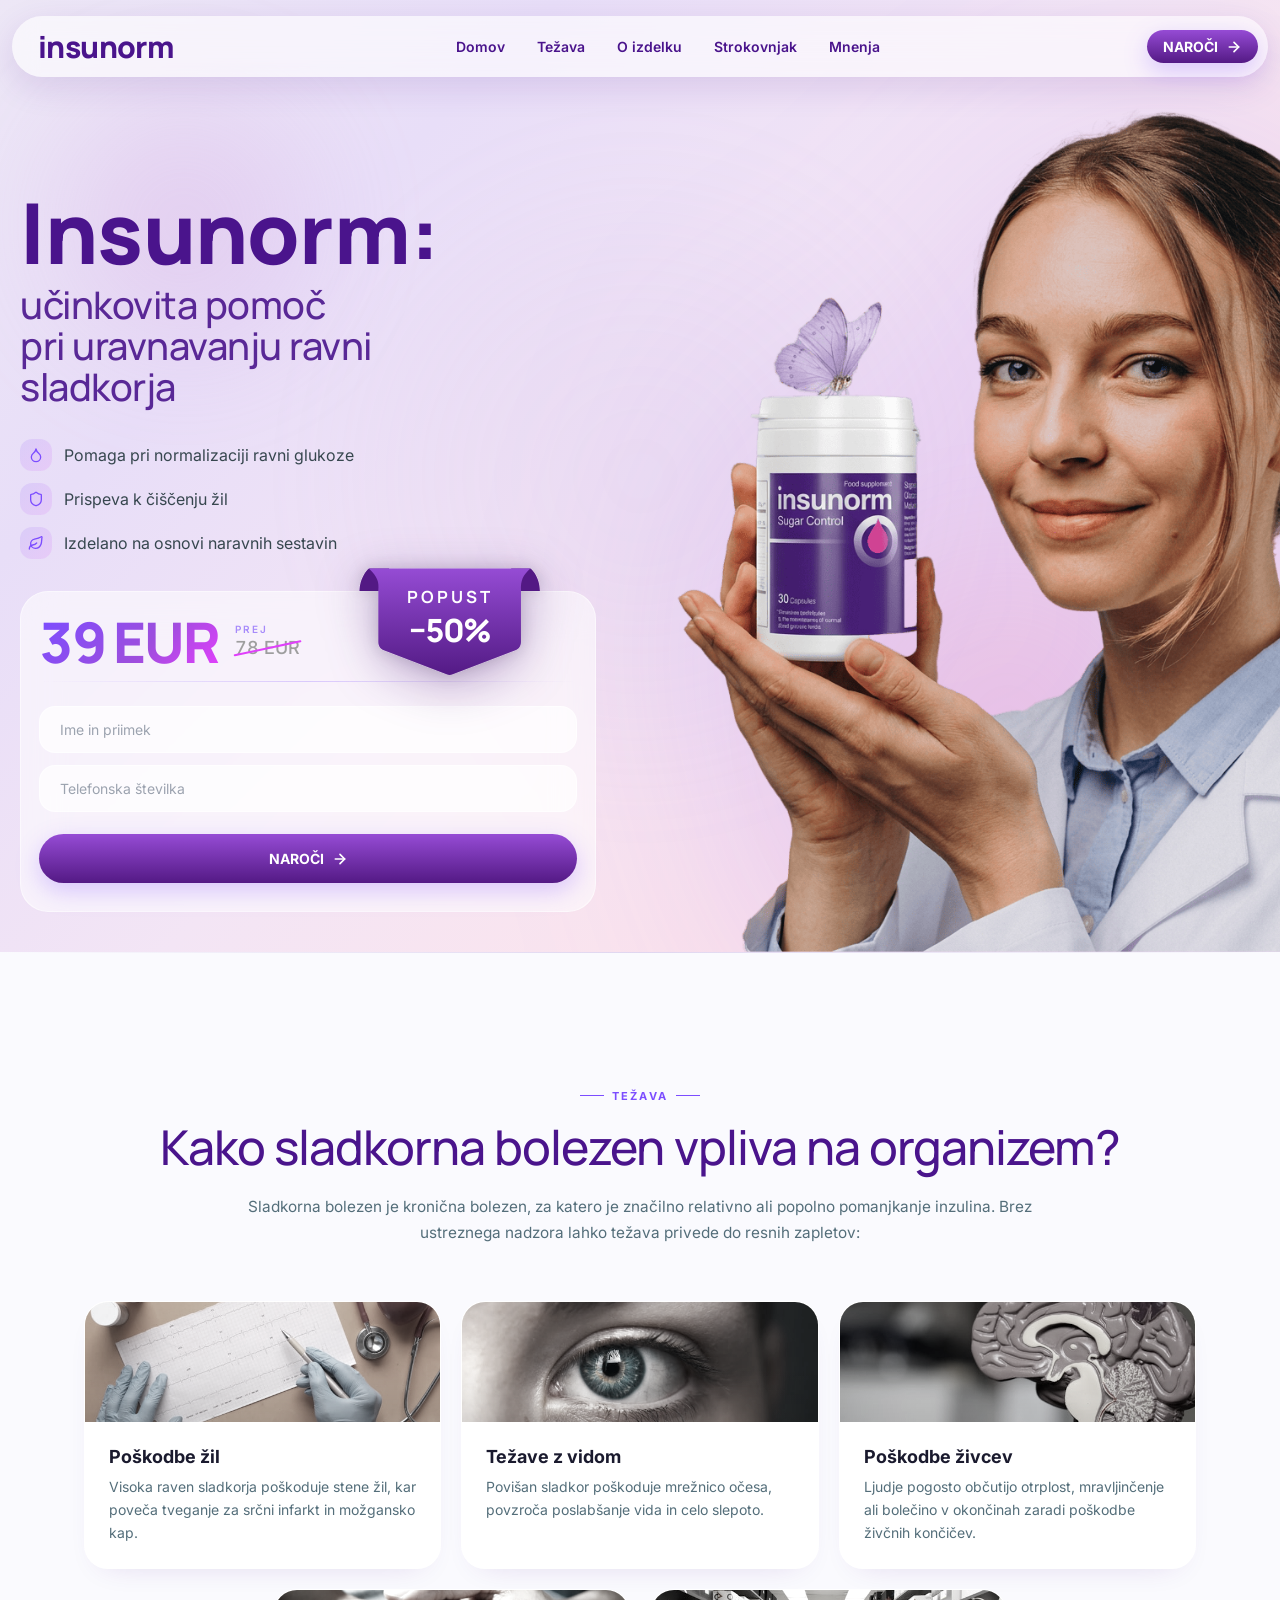
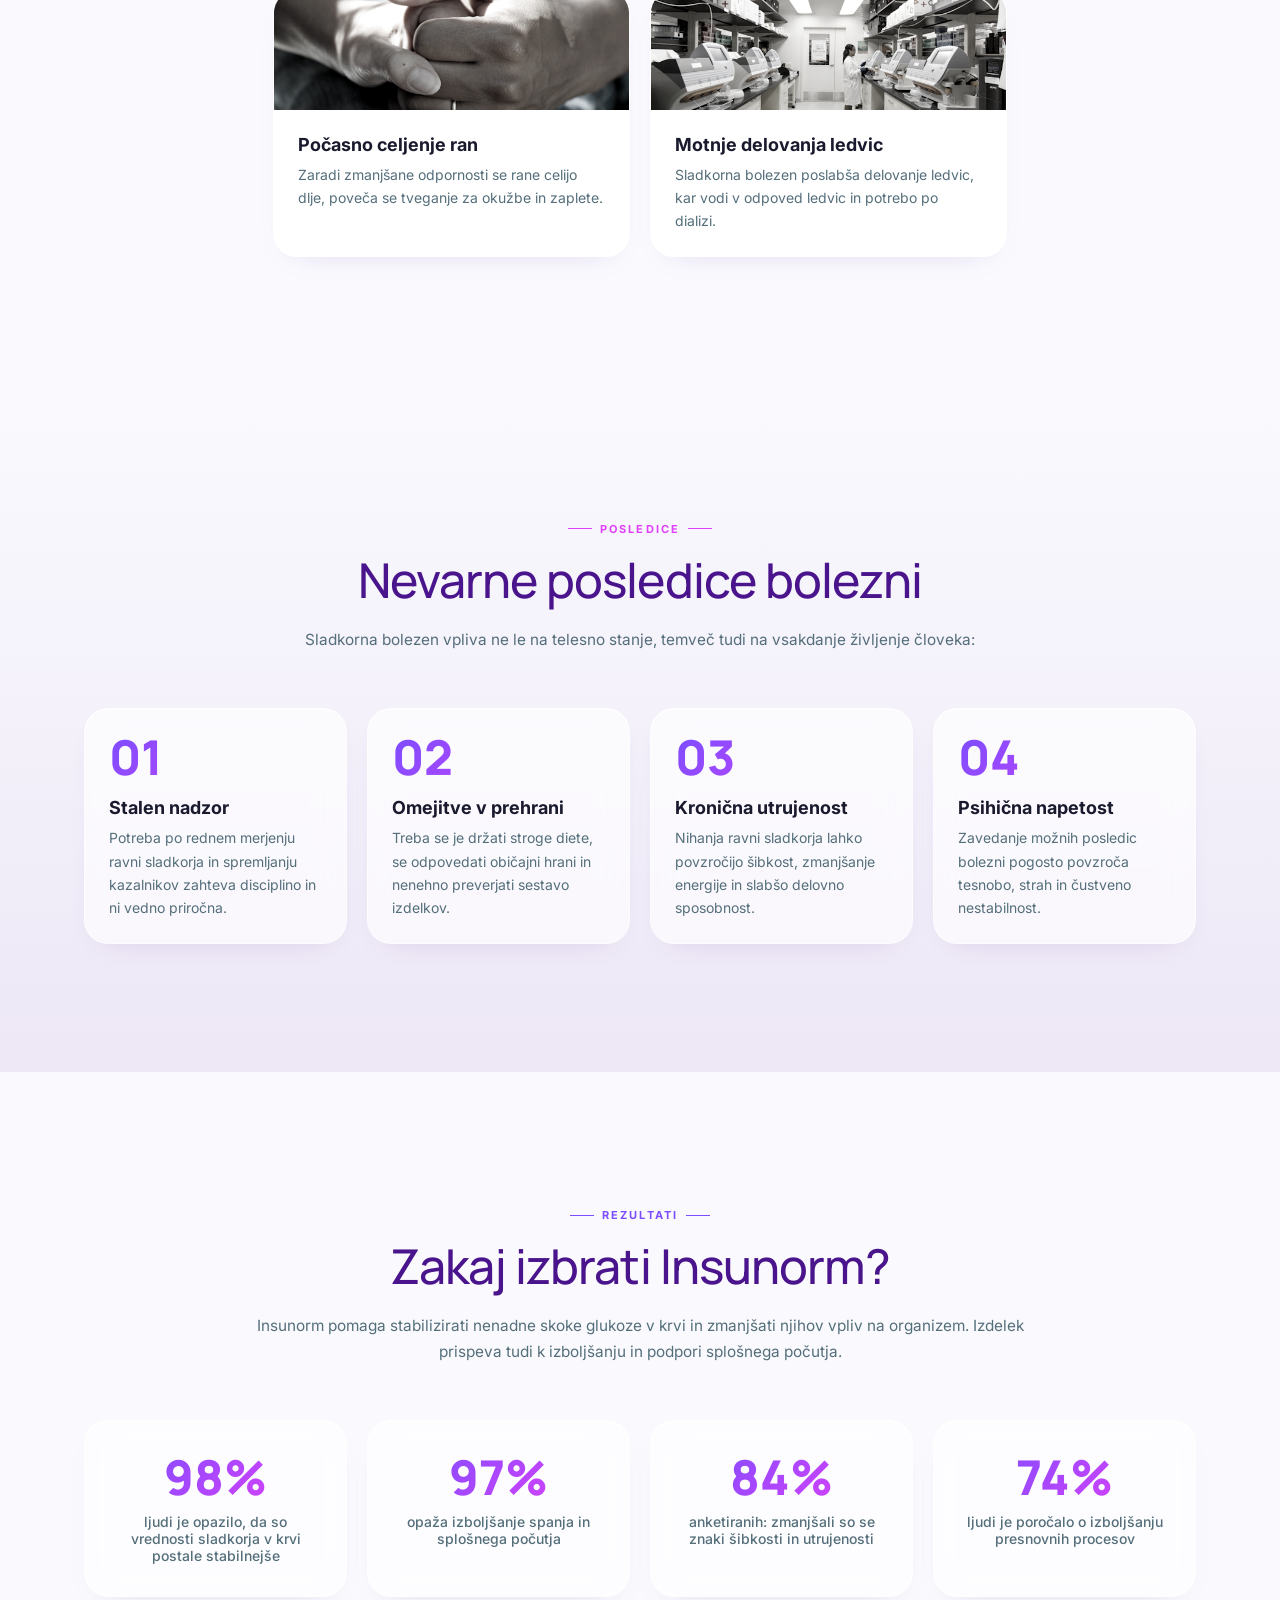
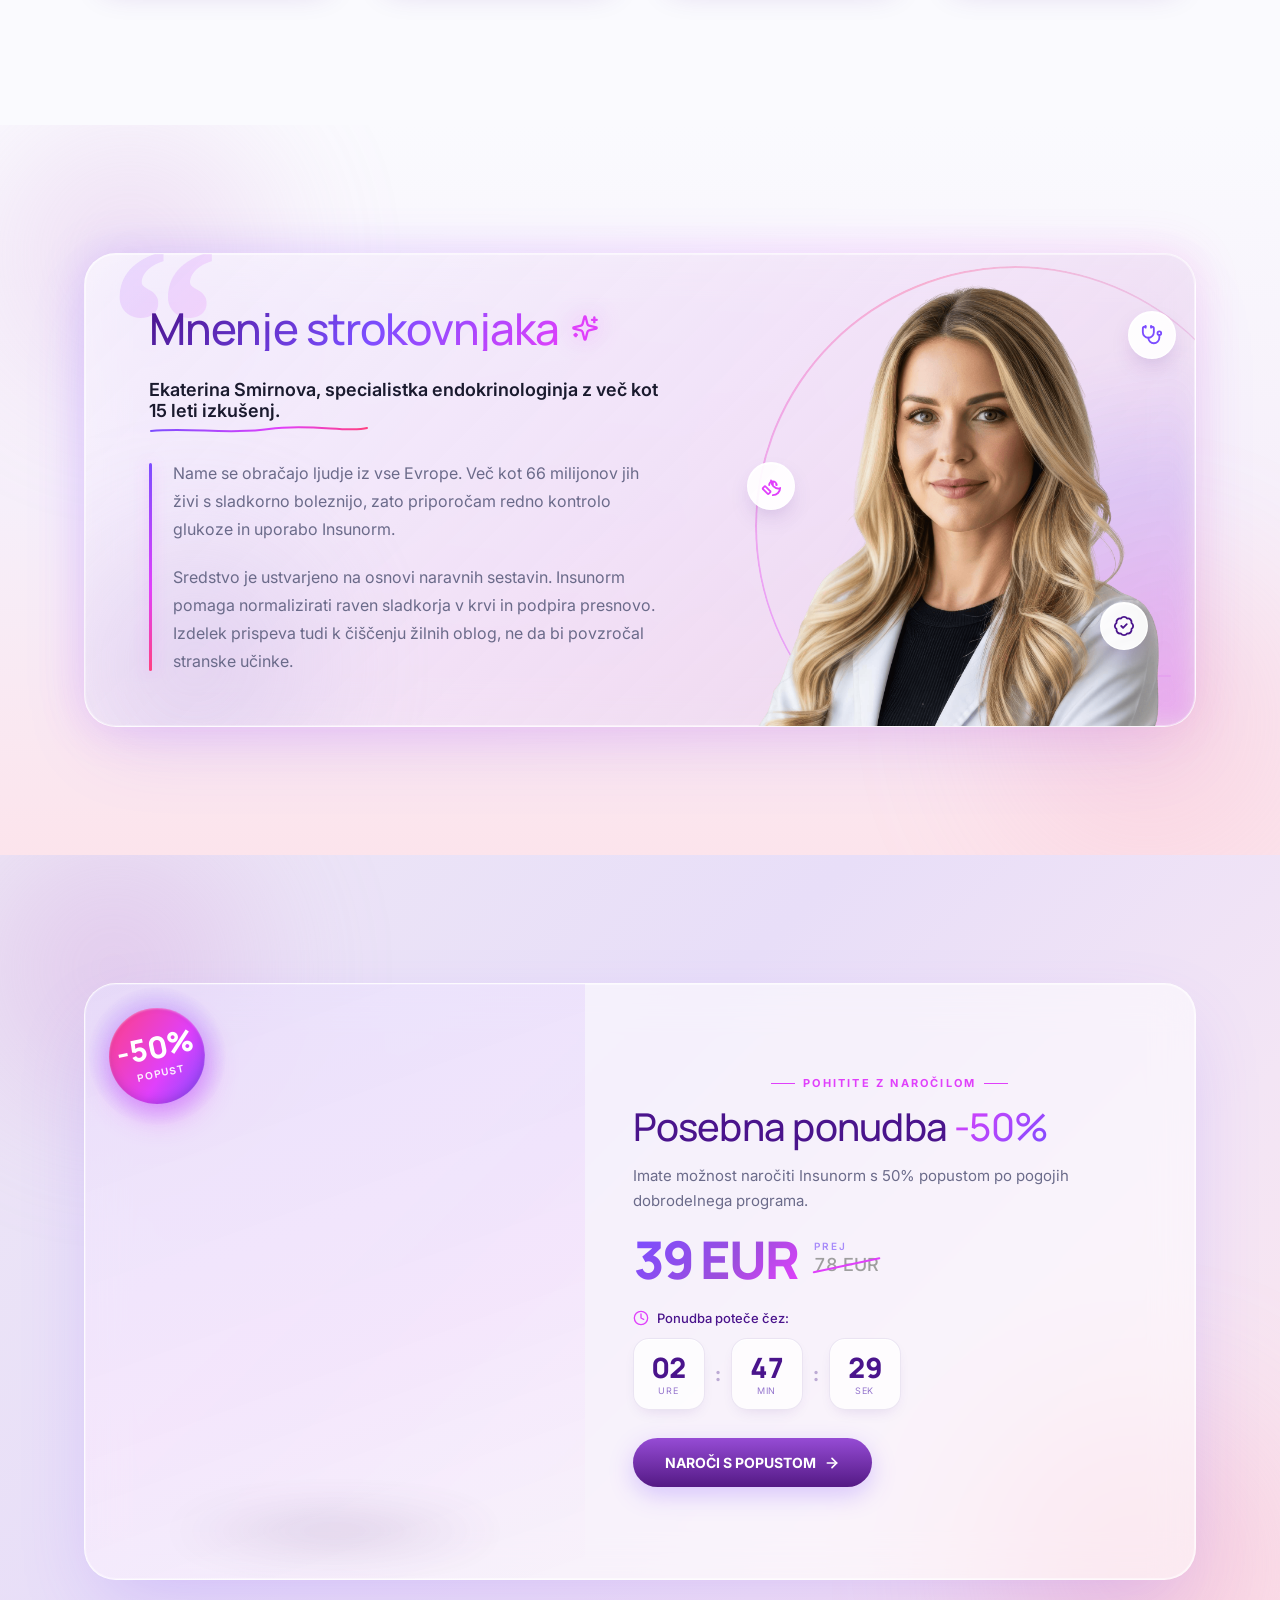
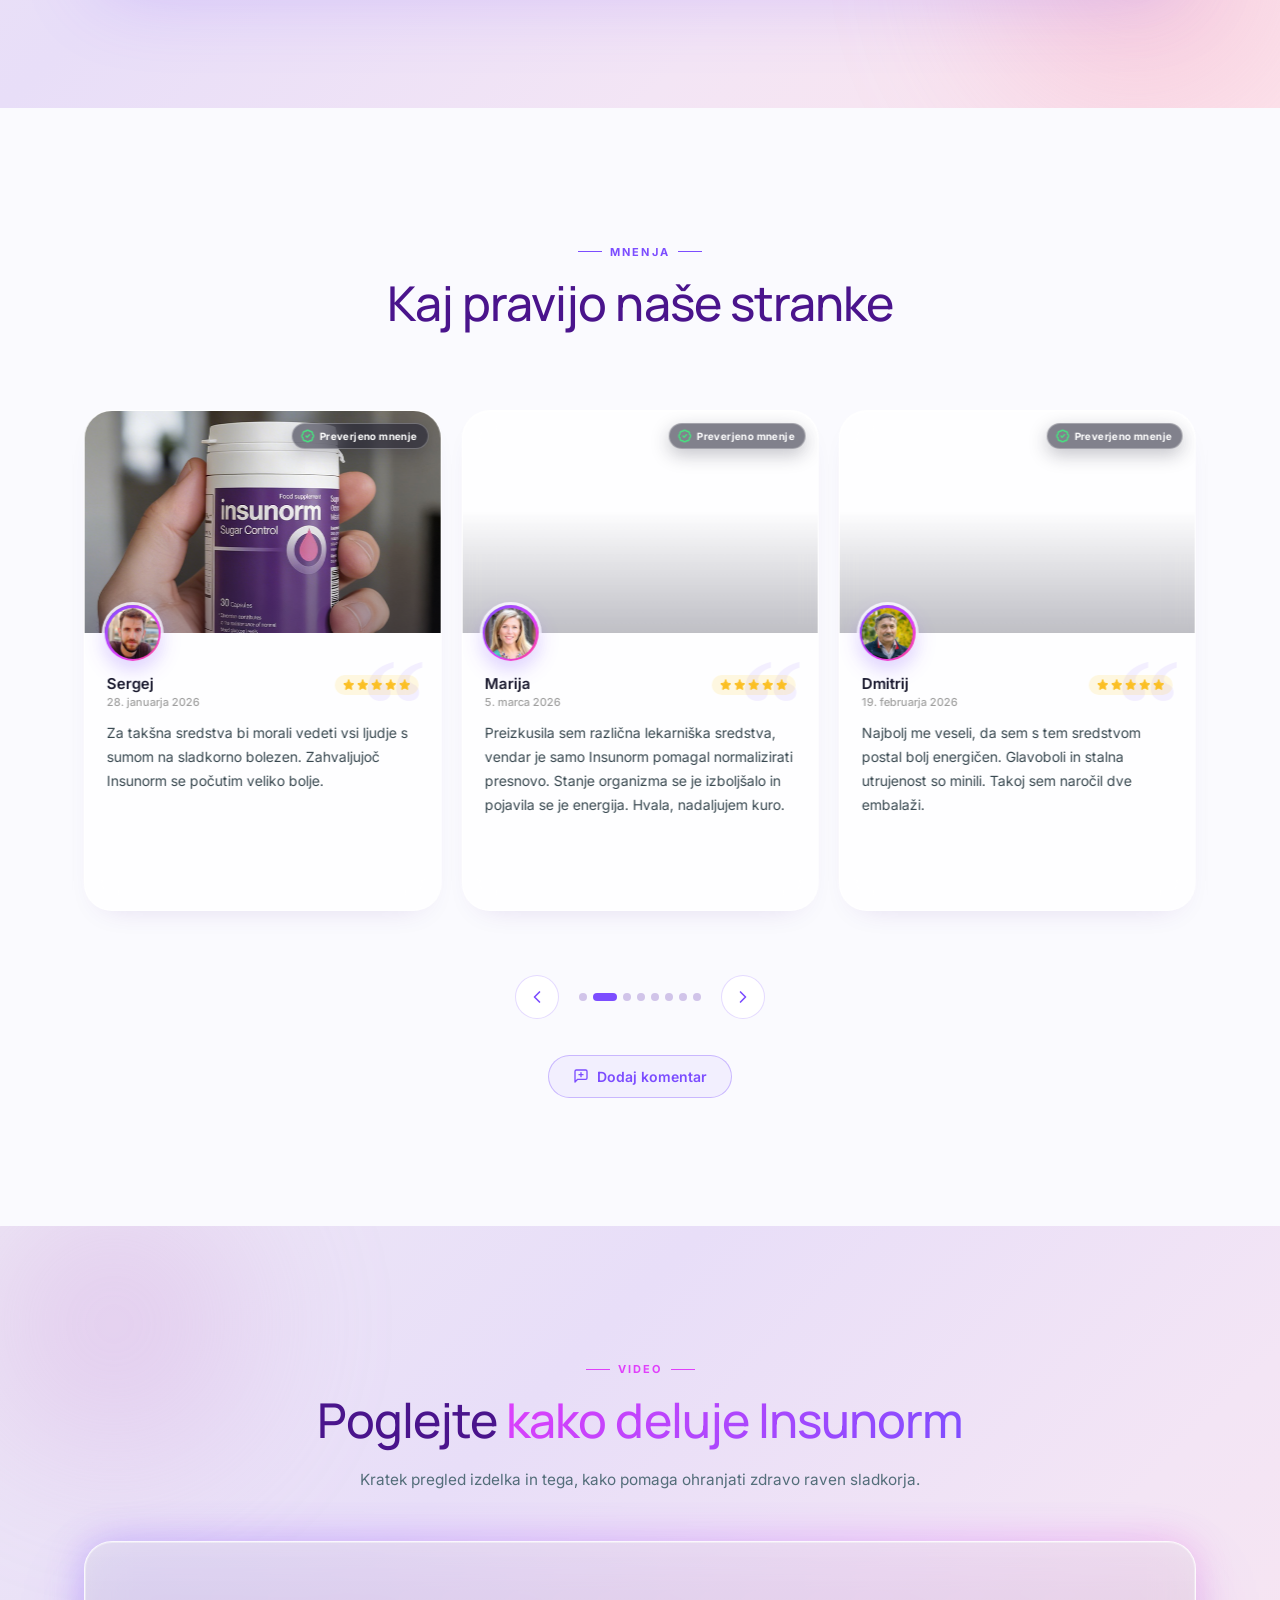
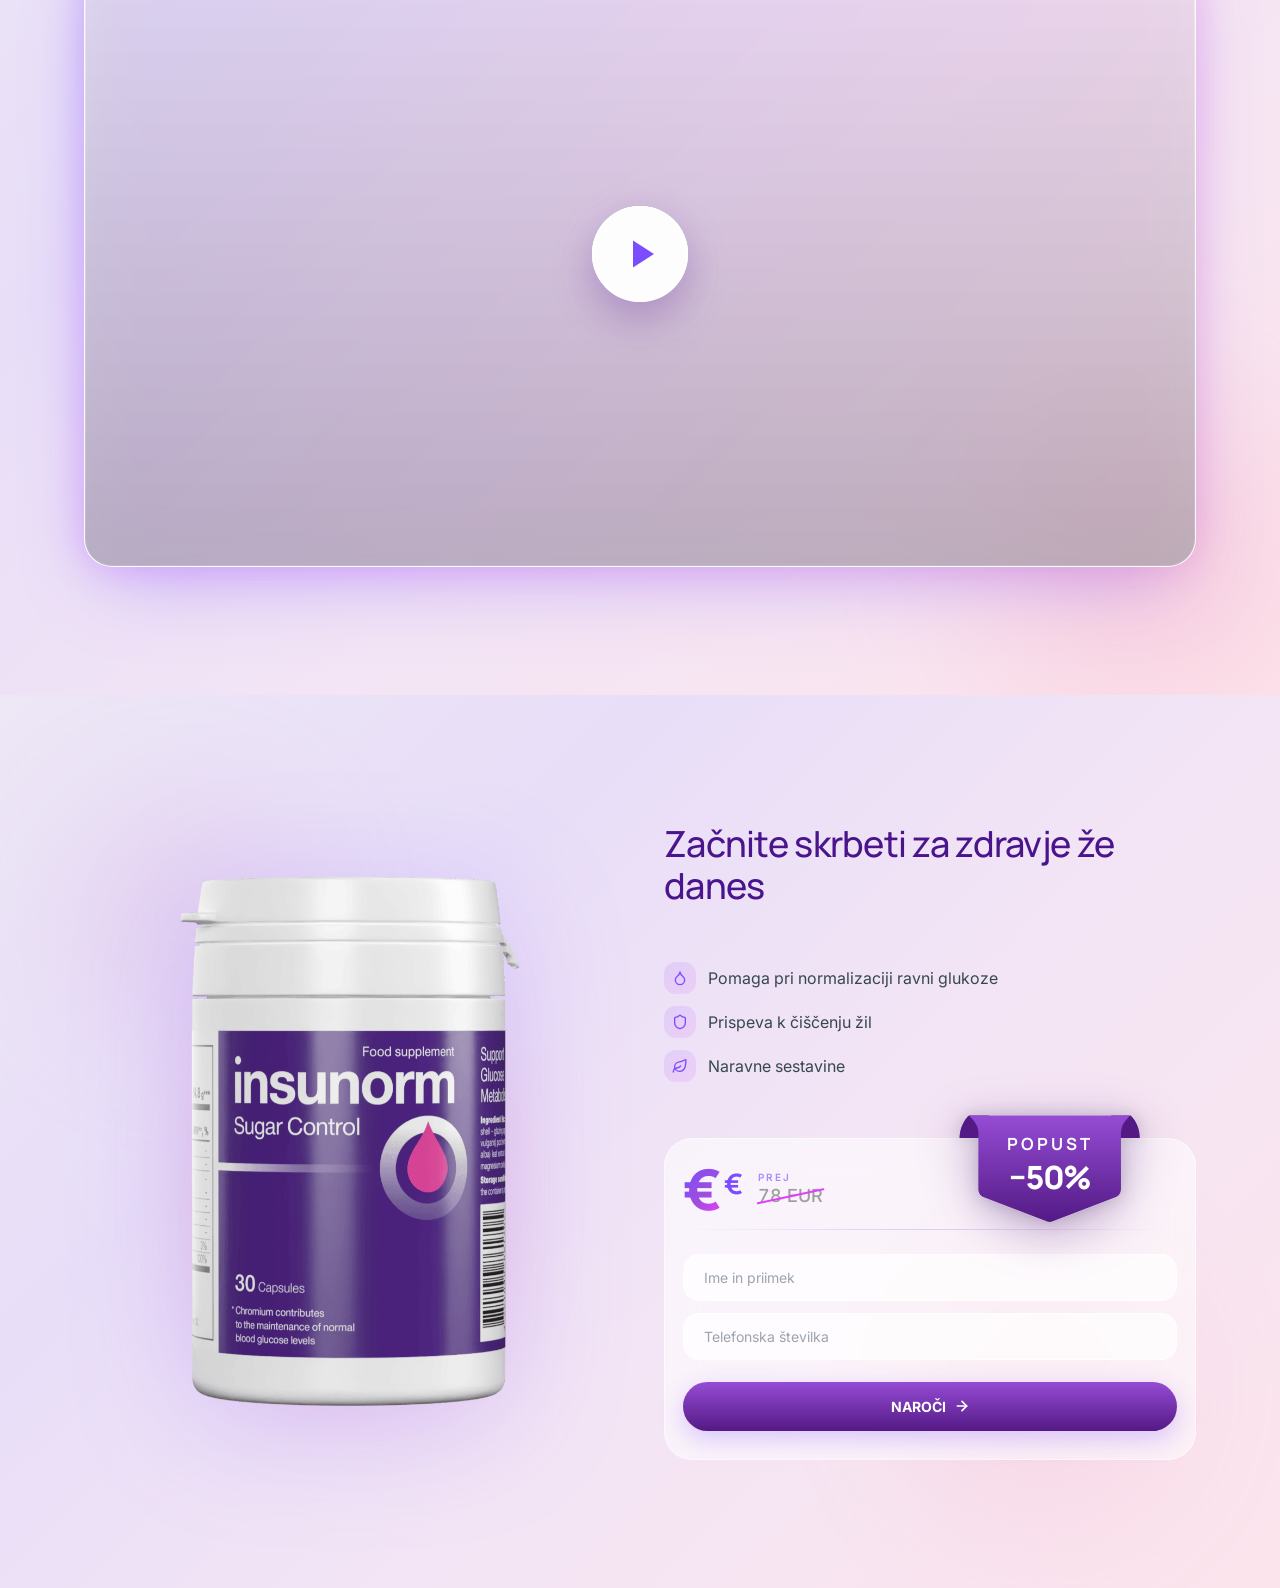
==== commit 280a9e21: "Fix price display and add vercel.json for PHP runtime" ====
--- a/index.html
+++ b/index.html
@@ -154,8 +154,7 @@
 						<div class="price-block">
 							<div class="price-row">
 								<div class="price-new">
-									<span class="price-value al-raw-cost">€</span>
-									<span class="price-currency al-raw-currency">€</span>
+									<span class="price-value al-cost"></span>
 								</div>
 								<div class="price-old">
 									<span class="price-old-label">Prej</span>
@@ -494,8 +493,7 @@
 							<div class="price-block offer-price">
 								<div class="price-row">
 									<div class="price-new">
-										<span class="price-value al-raw-cost">€</span>
-										<span class="price-currency al-raw-currency">€</span>
+										<span class="price-value al-cost"></span>
 									</div>
 									<div class="price-old">
 										<span class="price-old-label">Prej</span>
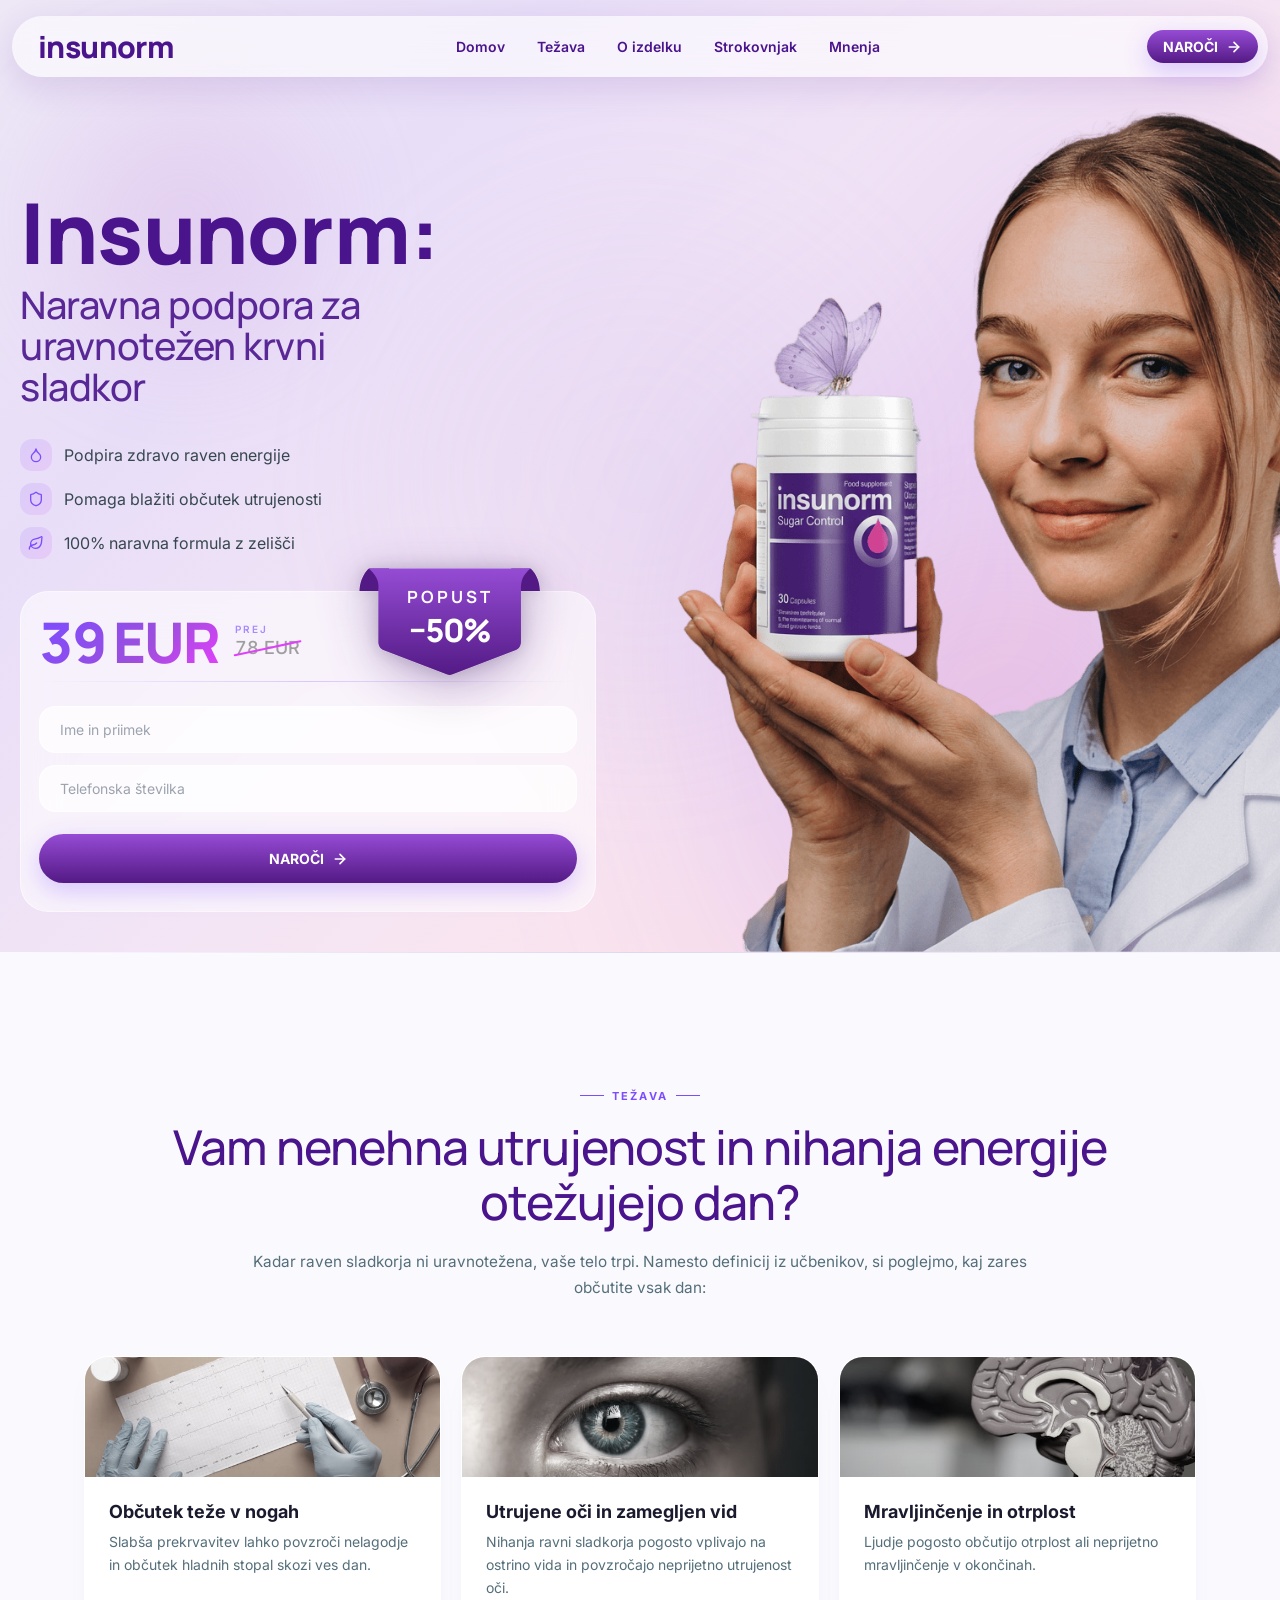
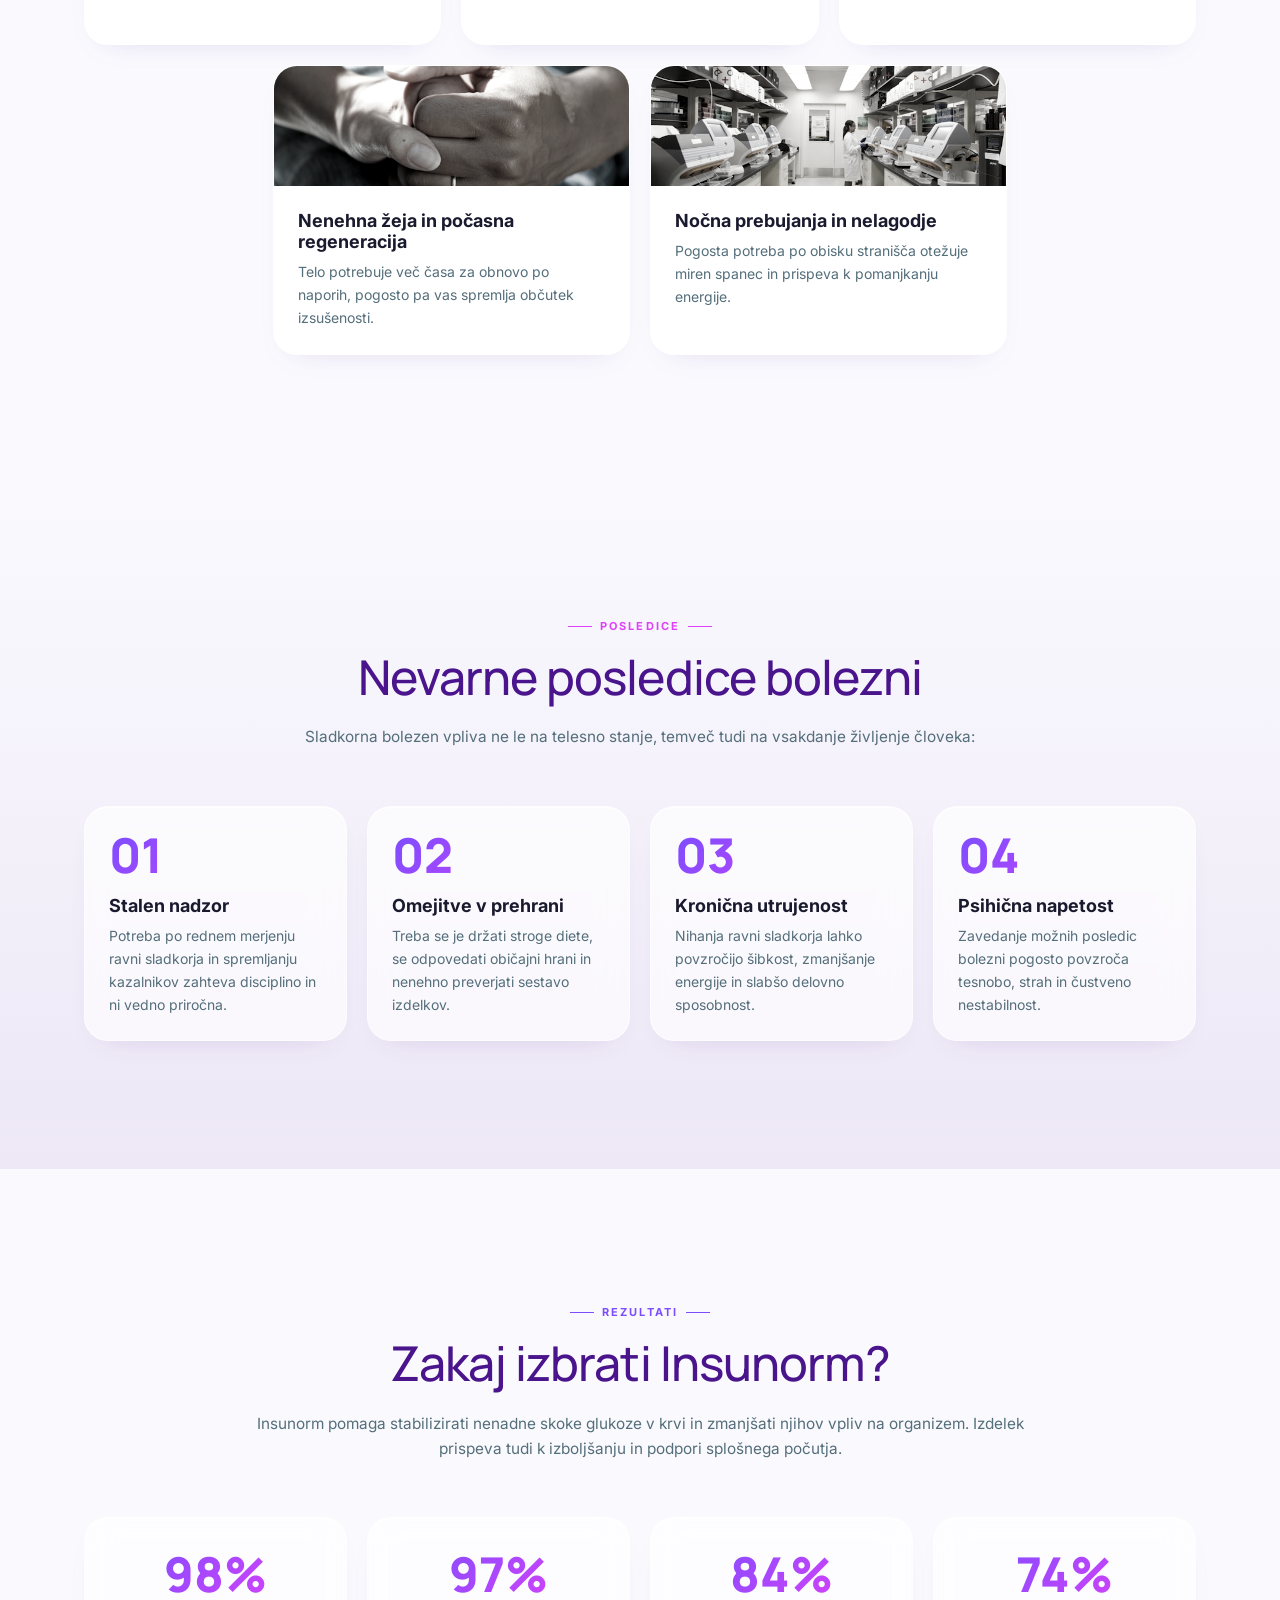
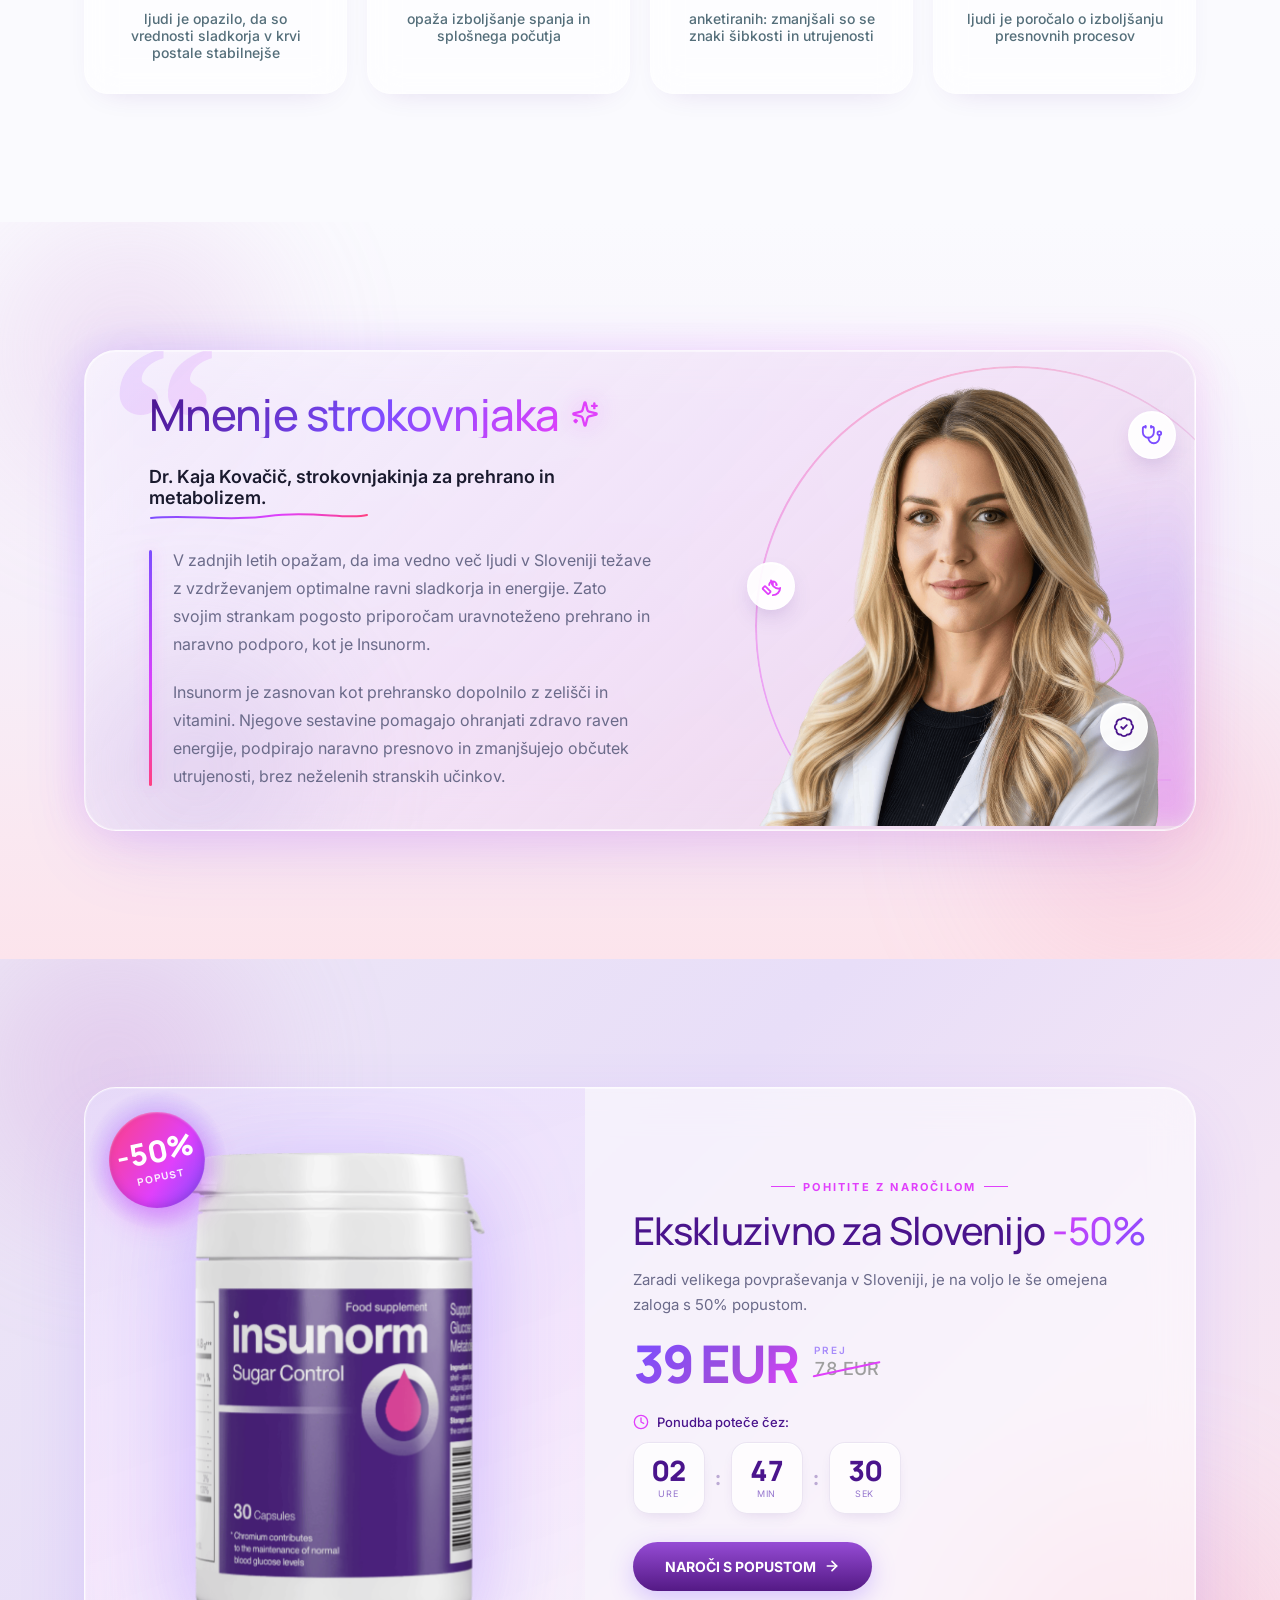
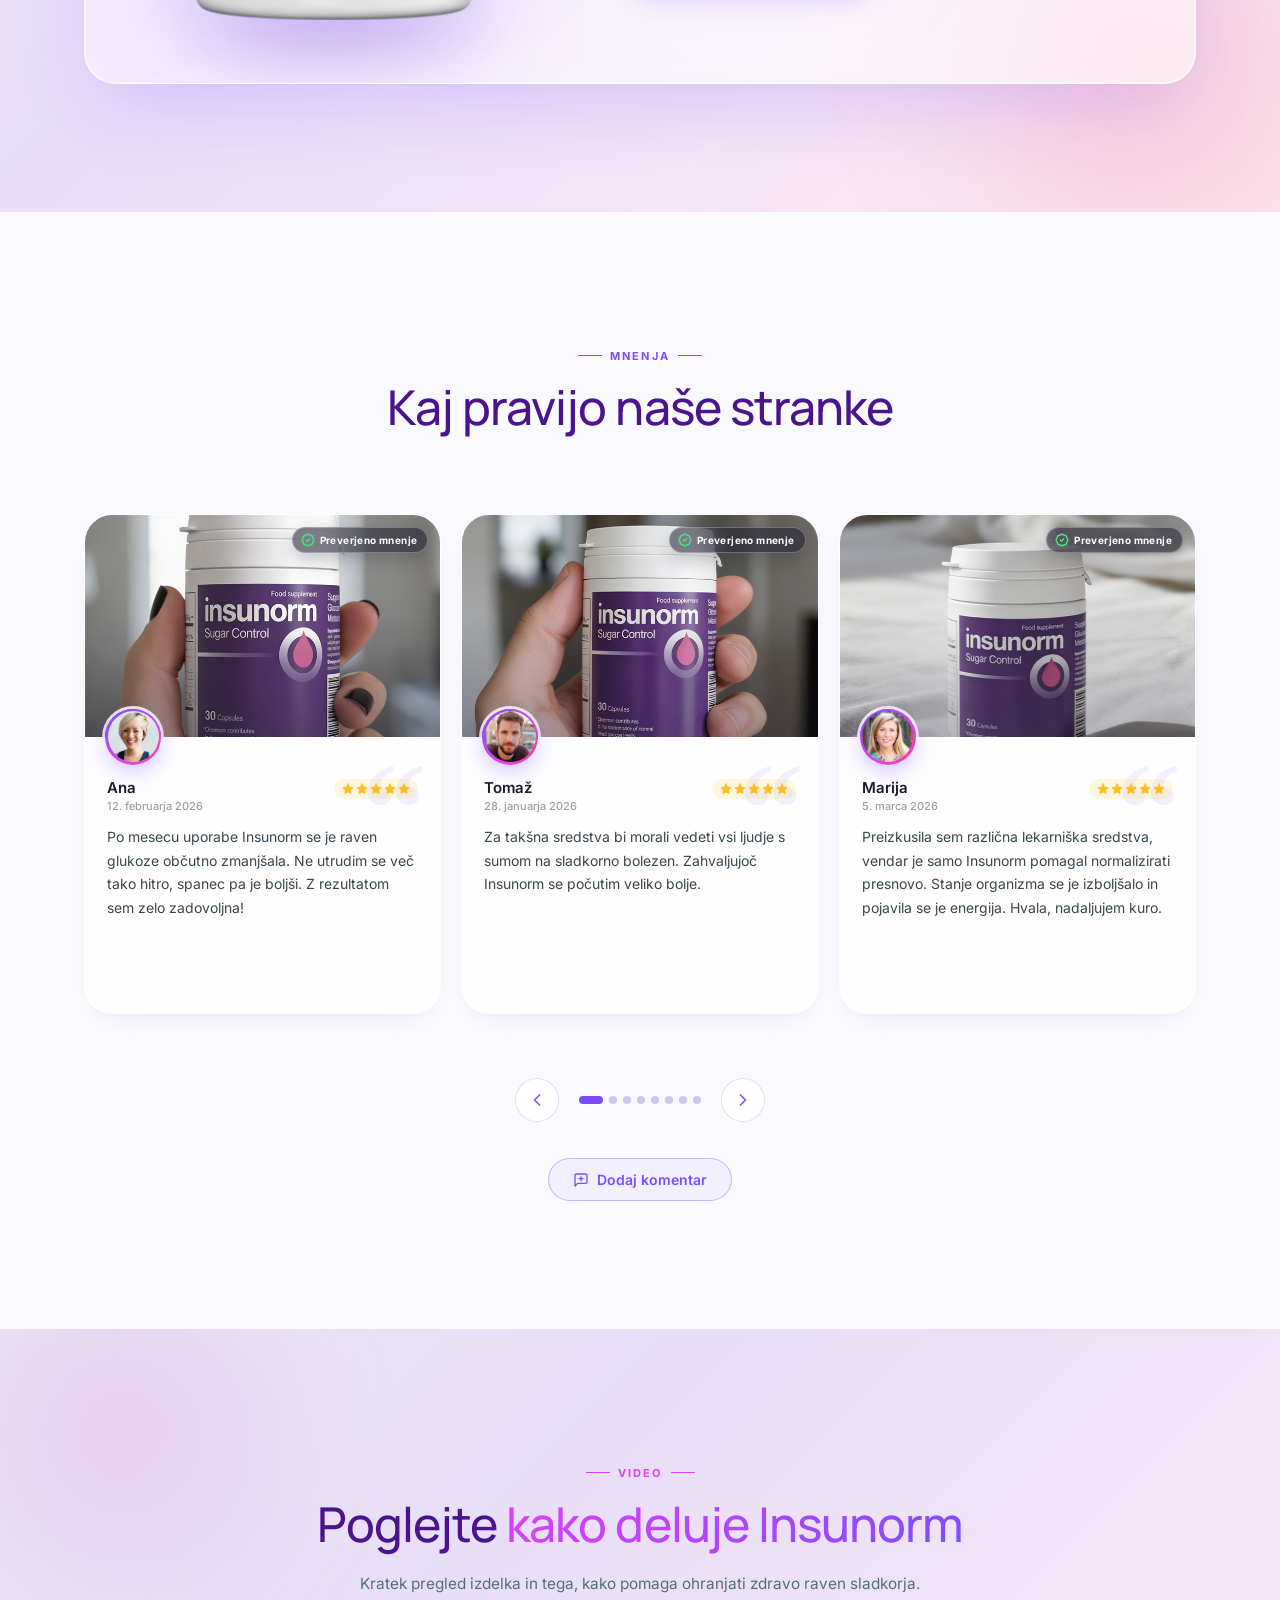
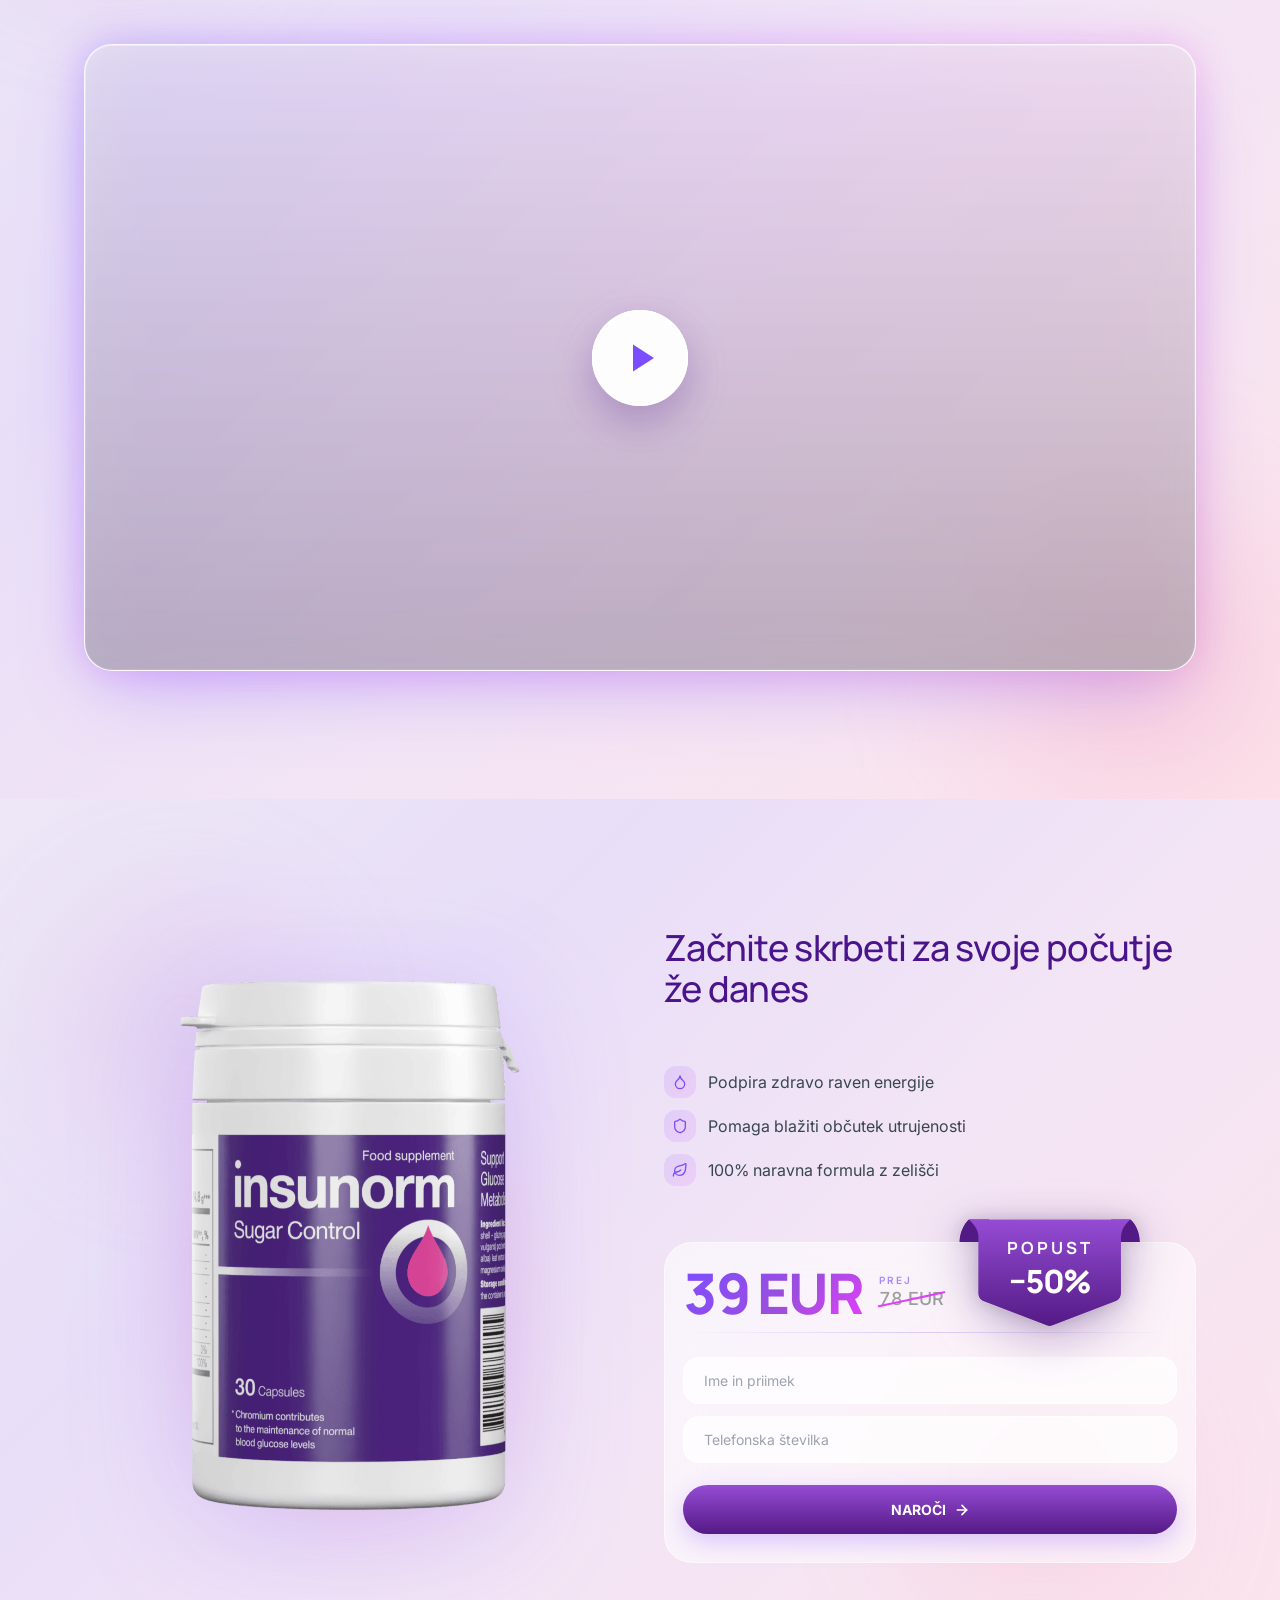
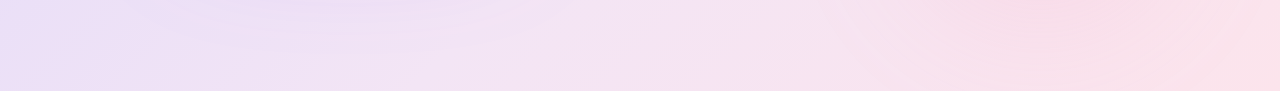
==== commit 69b6a77c: "Optimize copy for Slovenian market (compliant + emotional) and localize review names" ====
--- a/index.html
+++ b/index.html
@@ -103,7 +103,7 @@
 				<div class="hero-text reveal">
 					<h1 class="hero-title">
 						<span class="hero-title-main">Insunorm:</span>
-						<span class="hero-title-sub">učinkovita pomoč<br>pri uravnavanju ravni<br>sladkorja</span>
+						<span class="hero-title-sub">Naravna podpora za<br>uravnotežen krvni<br>sladkor</span>
 					</h1>
 
 					<ul class="hero-bullets">
@@ -115,7 +115,7 @@
 										d="M12 22a7 7 0 0 0 7-7c0-2-1-3.9-3-5.5s-3.5-4-4-6.5c-.5 2.5-2 4.9-4 6.5C6 11.1 5 13 5 15a7 7 0 0 0 7 7z" />
 								</svg>
 							</span>
-							Pomaga pri normalizaciji ravni glukoze
+							Podpira zdravo raven energije
 						</li>
 						<li>
 							<span class="hero-bullet-icon">
@@ -125,7 +125,7 @@
 										d="M20 13c0 5-3.5 7.5-7.66 8.95a1 1 0 0 1-.67-.01C7.5 20.5 4 18 4 13V6a1 1 0 0 1 1-1c2 0 4.5-1.2 6.24-2.72a1.17 1.17 0 0 1 1.52 0C14.51 3.81 17 5 19 5a1 1 0 0 1 1 1z" />
 								</svg>
 							</span>
-							Prispeva k čiščenju žil
+							Pomaga blažiti občutek utrujenosti
 						</li>
 						<li>
 							<span class="hero-bullet-icon">
@@ -136,7 +136,7 @@
 									<path d="M2 21c0-3 1.85-5.36 5.08-6C9.5 14.52 12 13 13 12" />
 								</svg>
 							</span>
-							Izdelano na osnovi naravnih sestavin
+							100% naravna formula z zelišči
 						</li>
 					</ul>
 
@@ -199,9 +199,9 @@
 						Težava
 						<span class="eyebrow-line" style="background:#7c4dff"></span>
 					</p>
-					<h2 class="section-title">Kako sladkorna bolezen vpliva na organizem?</h2>
+					<h2 class="section-title">Vam nenehna utrujenost in nihanja energije otežujejo dan?</h2>
 					<p class="section-subtitle">
-						Sladkorna bolezen je kronična bolezen, za katero je značilno relativno ali popolno pomanjkanje inzulina. Brez ustreznega nadzora lahko težava privede do resnih zapletov:
+						Kadar raven sladkorja ni uravnotežena, vaše telo trpi. Namesto definicij iz učbenikov, si poglejmo, kaj zares občutite vsak dan:
 					</p>
 				</div>
 
@@ -214,8 +214,8 @@
 								<div class="problem-card-photo-grad" aria-hidden="true"></div>
 							</figure>
 							<div class="problem-card-body">
-								<h3>Poškodbe žil</h3>
-								<p>Visoka raven sladkorja poškoduje stene žil, kar poveča tveganje za srčni infarkt in možgansko kap.</p>
+								<h3>Občutek teže v nogah</h3>
+								<p>Slabša prekrvavitev lahko povzroči nelagodje in občutek hladnih stopal skozi ves dan.</p>
 							</div>
 						</div>
 					</article>
@@ -227,8 +227,8 @@
 								<div class="problem-card-photo-grad" aria-hidden="true"></div>
 							</figure>
 							<div class="problem-card-body">
-								<h3>Težave z vidom</h3>
-								<p>Povišan sladkor poškoduje mrežnico očesa, povzroča poslabšanje vida in celo slepoto.</p>
+								<h3>Utrujene oči in zamegljen vid</h3>
+								<p>Nihanja ravni sladkorja pogosto vplivajo na ostrino vida in povzročajo neprijetno utrujenost oči.</p>
 							</div>
 						</div>
 					</article>
@@ -240,8 +240,8 @@
 								<div class="problem-card-photo-grad" aria-hidden="true"></div>
 							</figure>
 							<div class="problem-card-body">
-								<h3>Poškodbe živcev</h3>
-								<p>Ljudje pogosto občutijo otrplost, mravljinčenje ali bolečino v okončinah zaradi poškodbe živčnih končičev.
+								<h3>Mravljinčenje in otrplost</h3>
+								<p>Ljudje pogosto občutijo otrplost ali neprijetno mravljinčenje v okončinah.
 								</p>
 							</div>
 						</div>
@@ -254,8 +254,8 @@
 								<div class="problem-card-photo-grad" aria-hidden="true"></div>
 							</figure>
 							<div class="problem-card-body">
-								<h3>Počasno celjenje ran</h3>
-								<p>Zaradi zmanjšane odpornosti se rane celijo dlje, poveča se tveganje za okužbe in zaplete.</p>
+								<h3>Nenehna žeja in počasna regeneracija</h3>
+								<p>Telo potrebuje več časa za obnovo po naporih, pogosto pa vas spremlja občutek izsušenosti.</p>
 							</div>
 						</div>
 					</article>
@@ -267,8 +267,8 @@
 								<div class="problem-card-photo-grad" aria-hidden="true"></div>
 							</figure>
 							<div class="problem-card-body">
-								<h3>Motnje delovanja ledvic</h3>
-								<p>Sladkorna bolezen poslabša delovanje ledvic, kar vodi v odpoved ledvic in potrebo po dializi.</p>
+								<h3>Nočna prebujanja in nelagodje</h3>
+								<p>Pogosta potreba po obisku stranišča otežuje miren spanec in prispeva k pomanjkanju energije.</p>
 							</div>
 						</div>
 					</article>
@@ -391,7 +391,7 @@
 								</div>
 
 								<div class="expert-name-wrap">
-									<p class="expert-name">Ekaterina Smirnova, specialistka endokrinologinja z več kot 15 leti izkušenj.
+									<p class="expert-name">Dr. Kaja Kovačič, strokovnjakinja za prehrano in metabolizem.
 									</p>
 									<svg class="expert-signature" viewBox="0 0 220 10" preserveAspectRatio="none" aria-hidden="true">
 										<path d="M2 6 C 40 2, 80 10, 120 4 S 200 8, 218 3" fill="none" stroke="url(#sigGrad)"
@@ -408,8 +408,8 @@
 
 								<blockquote class="expert-quote">
 									<span class="expert-quote-bar" aria-hidden="true"></span>
-									<p>Name se obračajo ljudje iz vse Evrope. Več kot 66 milijonov jih živi s sladkorno boleznijo, zato priporočam redno kontrolo glukoze in uporabo Insunorm.</p>
-									<p>Sredstvo je ustvarjeno na osnovi naravnih sestavin. Insunorm pomaga normalizirati raven sladkorja v krvi in podpira presnovo. Izdelek prispeva tudi k čiščenju žilnih oblog, ne da bi povzročal stranske učinke.</p>
+									<p>V zadnjih letih opažam, da ima vedno več ljudi v Sloveniji težave z vzdrževanjem optimalne ravni sladkorja in energije. Zato svojim strankam pogosto priporočam uravnoteženo prehrano in naravno podporo, kot je Insunorm.</p>
+									<p>Insunorm je zasnovan kot prehransko dopolnilo z zelišči in vitamini. Njegove sestavine pomagajo ohranjati zdravo raven energije, podpirajo naravno presnovo in zmanjšujejo občutek utrujenosti, brez neželenih stranskih učinkov.</p>
 								</blockquote>
 							</div>
 
@@ -487,8 +487,8 @@
 								Pohitite z naročilom
 								<span class="eyebrow-line" style="background:#e040fb"></span>
 							</p>
-							<h2 class="offer-title">Posebna ponudba <span class="gradient-text-pink">-50%</span></h2>
-							<p class="offer-desc">Imate možnost naročiti Insunorm s 50% popustom po pogojih dobrodelnega programa.</p>
+							<h2 class="offer-title">Ekskluzivno za Slovenijo <span class="gradient-text-pink">-50%</span></h2>
+							<p class="offer-desc">Zaradi velikega povpraševanja v Sloveniji, je na voljo le še omejena zaloga s 50% popustom.</p>
 
 							<div class="price-block offer-price">
 								<div class="price-row">
@@ -635,7 +635,7 @@
 										<span class="review-card-quote-watermark" aria-hidden="true">&ldquo;</span>
 										<header class="review-card-head">
 											<div>
-												<p class="review-card-name">Sergej</p>
+												<p class="review-card-name">Tomaž</p>
 												<p class="review-card-date">28. januarja 2026</p>
 											</div>
 											<div class="review-card-stars" aria-label="Ocena: 5 od 5">
@@ -751,7 +751,7 @@
 										<span class="review-card-quote-watermark" aria-hidden="true">&ldquo;</span>
 										<header class="review-card-head">
 											<div>
-												<p class="review-card-name">Dmitrij</p>
+												<p class="review-card-name">Marko</p>
 												<p class="review-card-date">19. februarja 2026</p>
 											</div>
 											<div class="review-card-stars" aria-label="Ocena: 5 od 5">
@@ -809,7 +809,7 @@
 										<span class="review-card-quote-watermark" aria-hidden="true">&ldquo;</span>
 										<header class="review-card-head">
 											<div>
-												<p class="review-card-name">Olga T.</p>
+												<p class="review-card-name">Maja T.</p>
 												<p class="review-card-date">7. marca 2026</p>
 											</div>
 											<div class="review-card-stars" aria-label="Ocena: 5 od 5">
@@ -867,7 +867,7 @@
 										<span class="review-card-quote-watermark" aria-hidden="true">&ldquo;</span>
 										<header class="review-card-head">
 											<div>
-												<p class="review-card-name">Aleksej</p>
+												<p class="review-card-name">Luka</p>
 												<p class="review-card-date">14. januarja 2026</p>
 											</div>
 											<div class="review-card-stars" aria-label="Ocena: 5 od 5">
@@ -925,7 +925,7 @@
 										<span class="review-card-quote-watermark" aria-hidden="true">&ldquo;</span>
 										<header class="review-card-head">
 											<div>
-												<p class="review-card-name">Natalija L.</p>
+												<p class="review-card-name">Nataša L.</p>
 												<p class="review-card-date">23. februarja 2026</p>
 											</div>
 											<div class="review-card-stars" aria-label="Ocena: 5 od 5">
@@ -1041,7 +1041,7 @@
 										<span class="review-card-quote-watermark" aria-hidden="true">&ldquo;</span>
 										<header class="review-card-head">
 											<div>
-												<p class="review-card-name">Elena</p>
+												<p class="review-card-name">Mojca</p>
 												<p class="review-card-date">18. marca 2026</p>
 											</div>
 											<div class="review-card-stars" aria-label="Ocena: 5 od 5">
@@ -1099,7 +1099,7 @@
 										<span class="review-card-quote-watermark" aria-hidden="true">&ldquo;</span>
 										<header class="review-card-head">
 											<div>
-												<p class="review-card-name">Viktorija</p>
+												<p class="review-card-name">Vesna</p>
 												<p class="review-card-date">10. marca 2026</p>
 											</div>
 											<div class="review-card-stars" aria-label="Ocena: 5 od 5">
@@ -1241,7 +1241,7 @@
 					</div>
 
 					<div class="final-cta-content reveal">
-						<h2 class="final-cta-title">Začnite skrbeti za zdravje že danes</h2>
+						<h2 class="final-cta-title">Začnite skrbeti za svoje počutje že danes</h2>
 
 						<ul class="hero-bullets">
 							<li>
@@ -1252,7 +1252,7 @@
 											d="M12 22a7 7 0 0 0 7-7c0-2-1-3.9-3-5.5s-3.5-4-4-6.5c-.5 2.5-2 4.9-4 6.5C6 11.1 5 13 5 15a7 7 0 0 0 7 7z" />
 									</svg>
 								</span>
-								Pomaga pri normalizaciji ravni glukoze
+								Podpira zdravo raven energije
 							</li>
 							<li>
 								<span class="hero-bullet-icon">
@@ -1262,7 +1262,7 @@
 											d="M20 13c0 5-3.5 7.5-7.66 8.95a1 1 0 0 1-.67-.01C7.5 20.5 4 18 4 13V6a1 1 0 0 1 1-1c2 0 4.5-1.2 6.24-2.72a1.17 1.17 0 0 1 1.52 0C14.51 3.81 17 5 19 5a1 1 0 0 1 1 1z" />
 									</svg>
 								</span>
-								Prispeva k čiščenju žil
+								Pomaga blažiti občutek utrujenosti
 							</li>
 							<li>
 								<span class="hero-bullet-icon">
@@ -1273,7 +1273,7 @@
 										<path d="M2 21c0-3 1.85-5.36 5.08-6C9.5 14.52 12 13 13 12" />
 									</svg>
 								</span>
-								Naravne sestavine
+								100% naravna formula z zelišči
 							</li>
 						</ul>
 
@@ -1291,8 +1291,7 @@
 							<div class="price-block">
 								<div class="price-row">
 									<div class="price-new">
-										<span class="price-value al-raw-cost">€</span>
-										<span class="price-currency al-raw-currency">€</span>
+										<span class="price-value al-cost"></span>
 									</div>
 									<div class="price-old">
 										<span class="price-old-label">Prej</span>
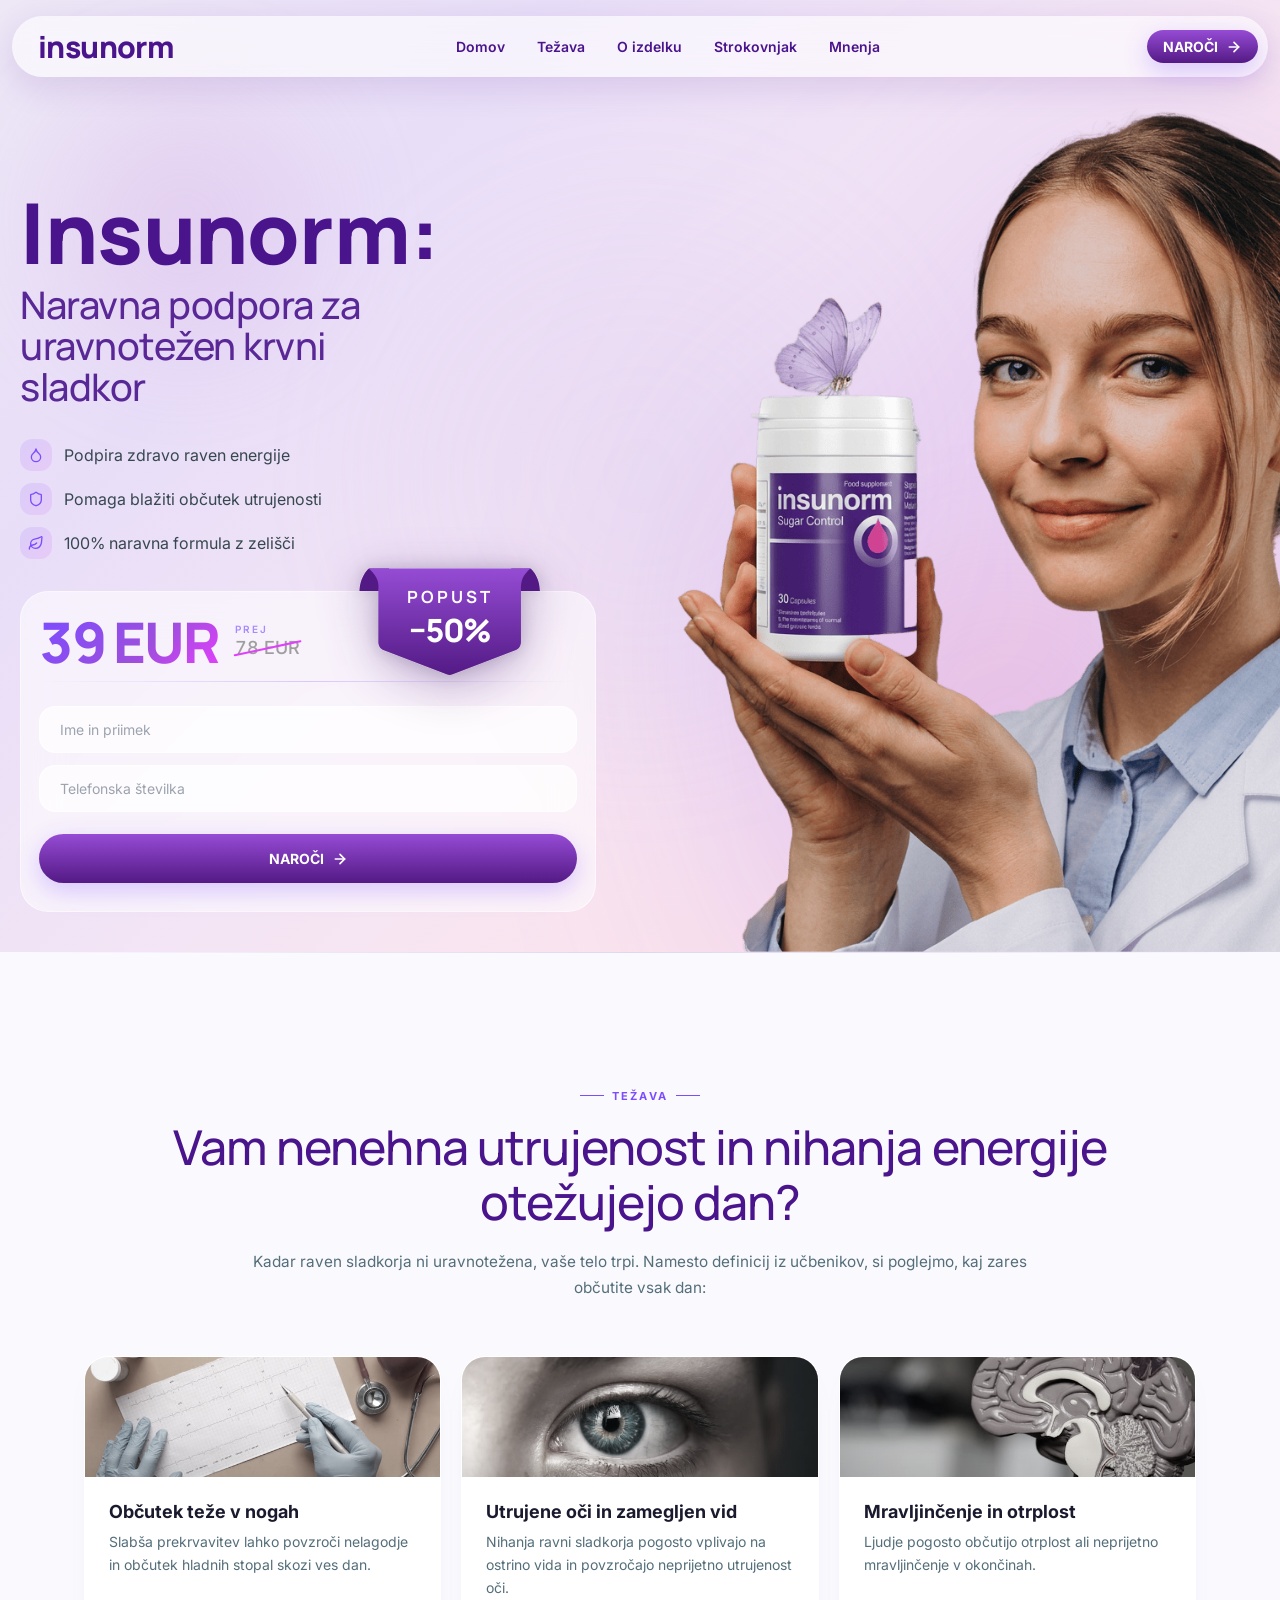
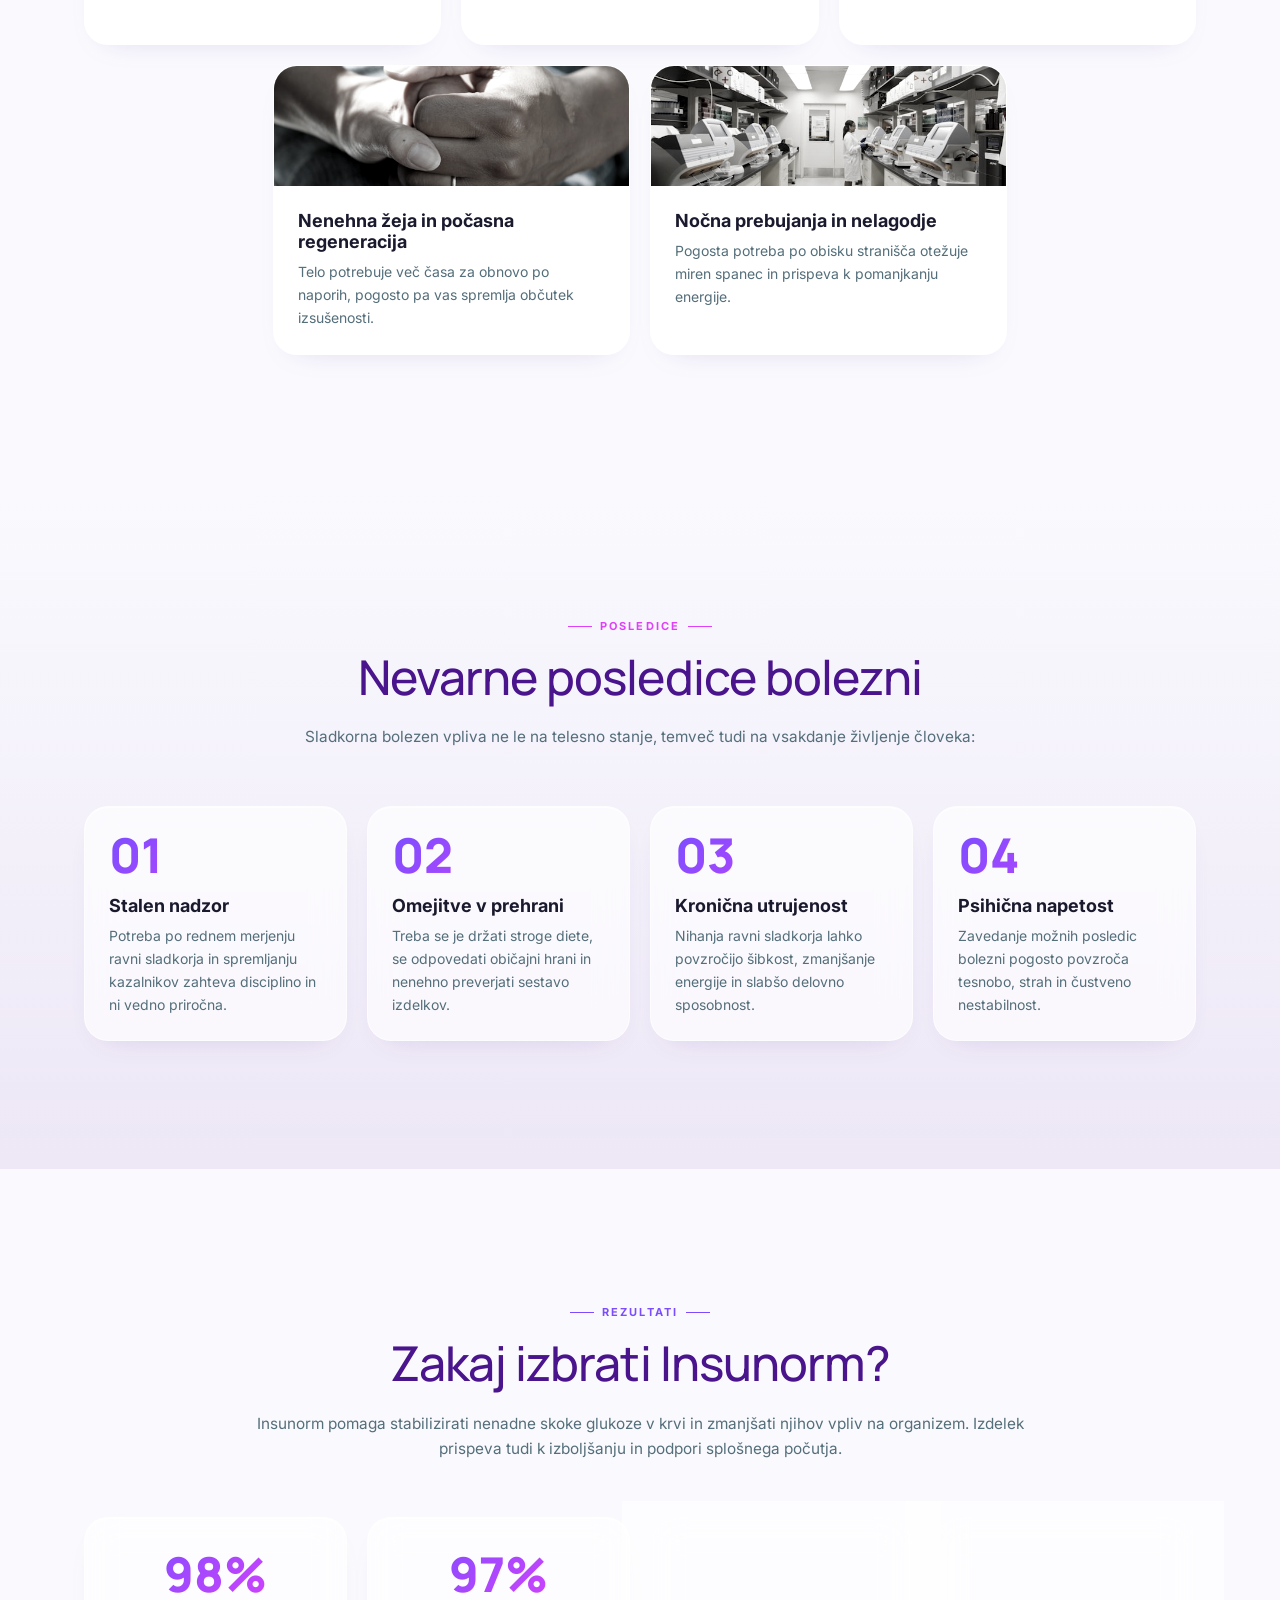
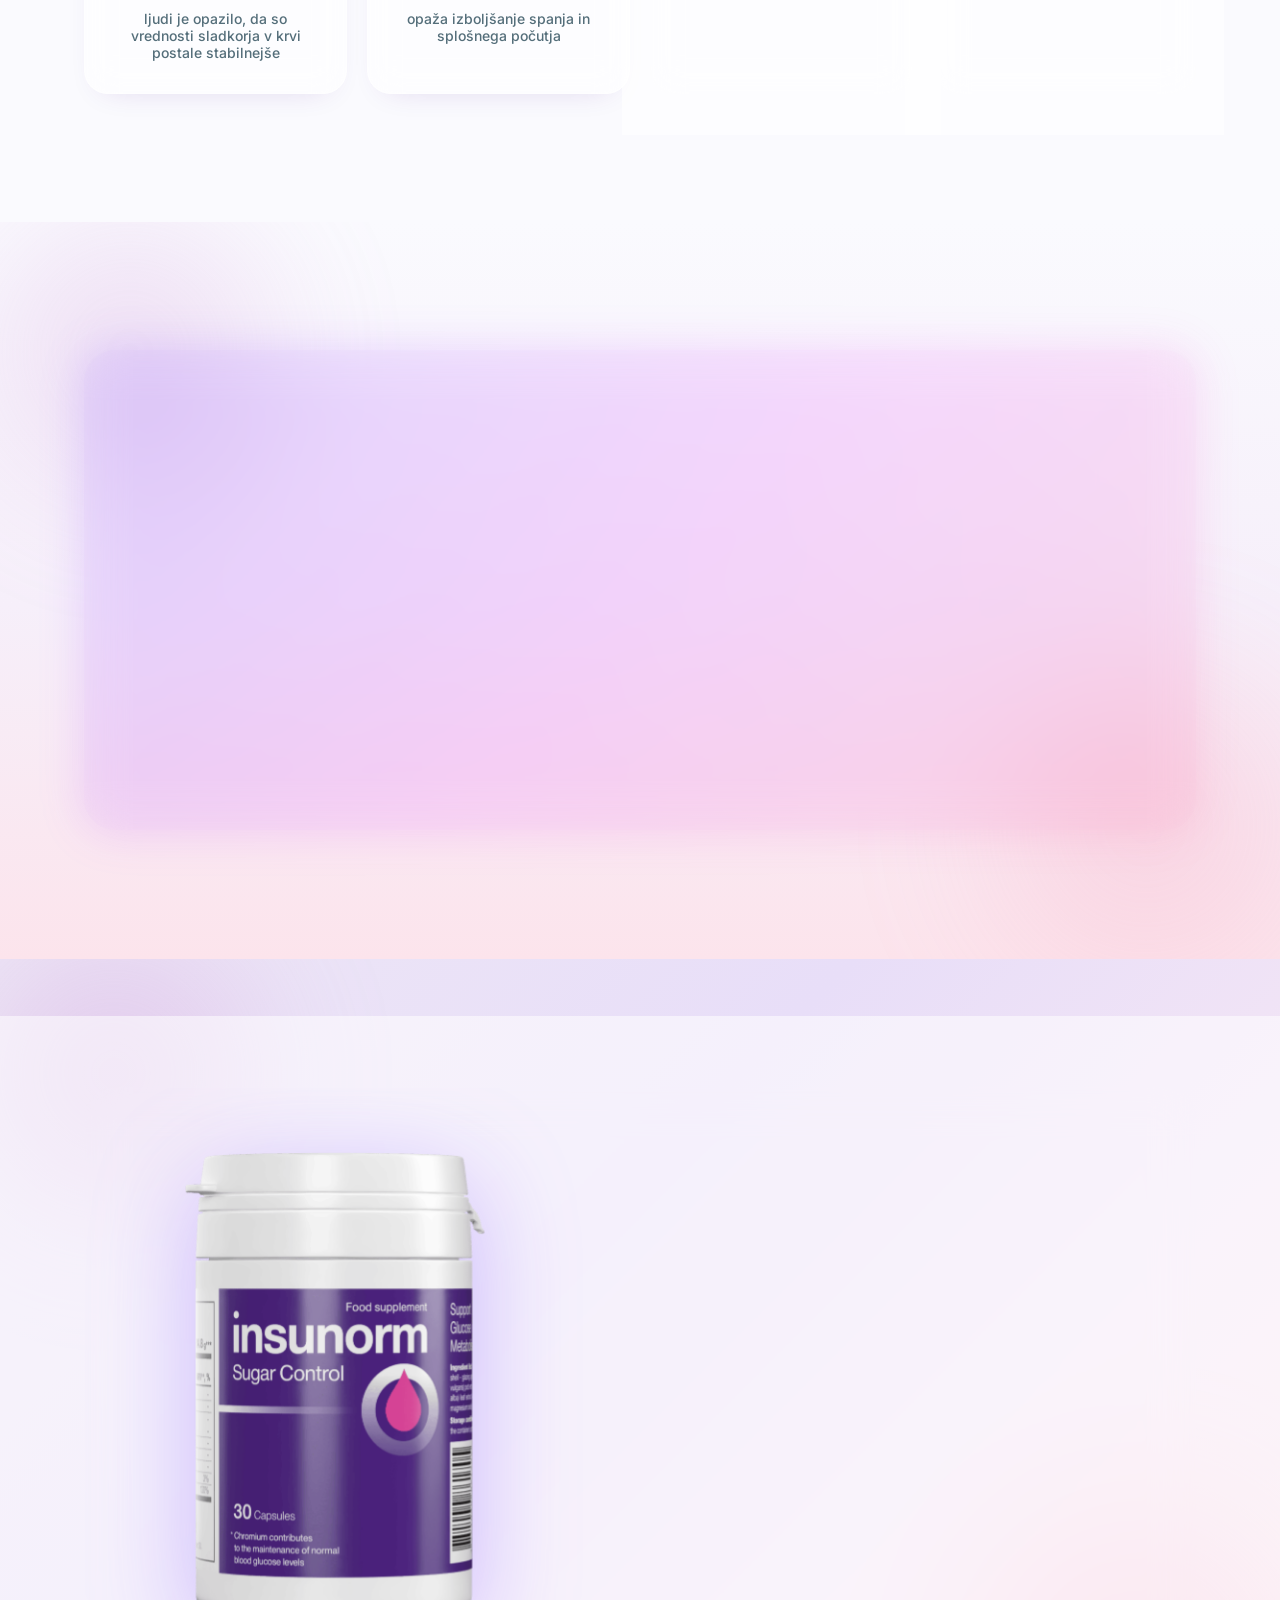
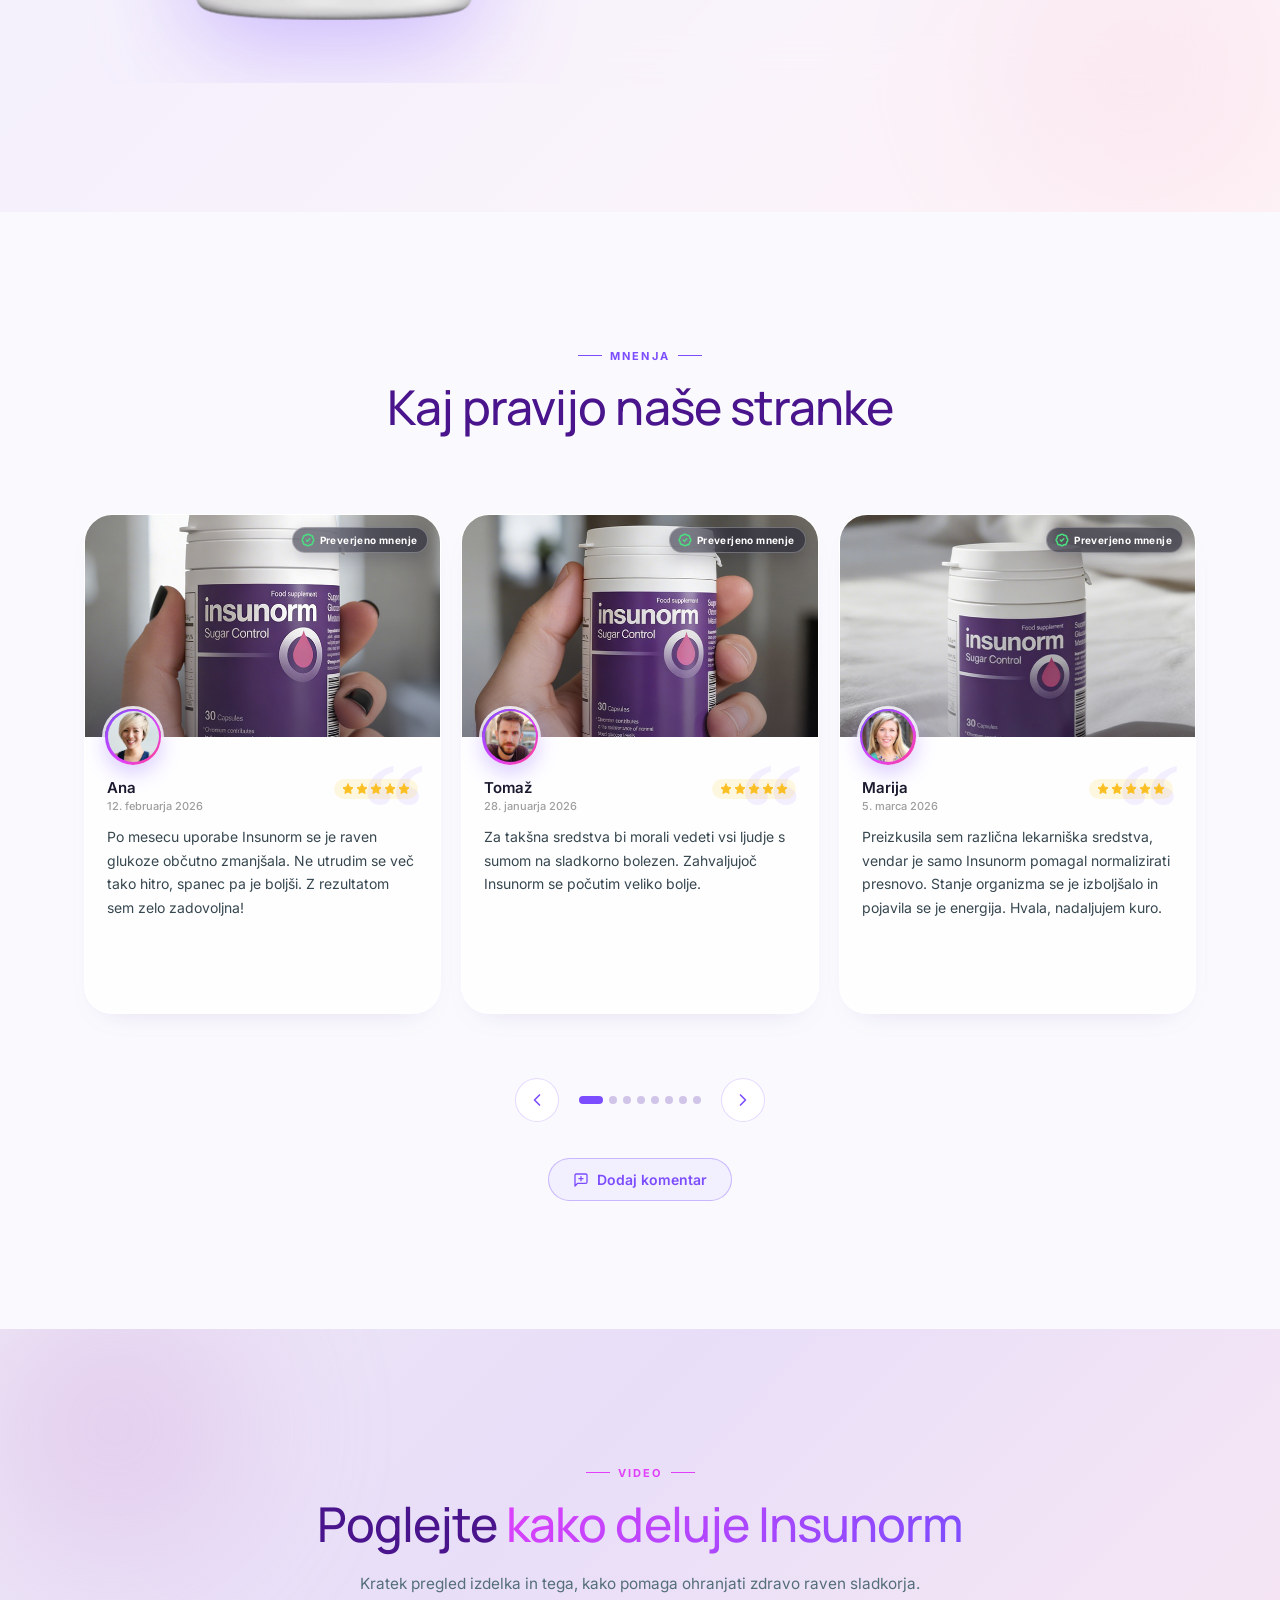
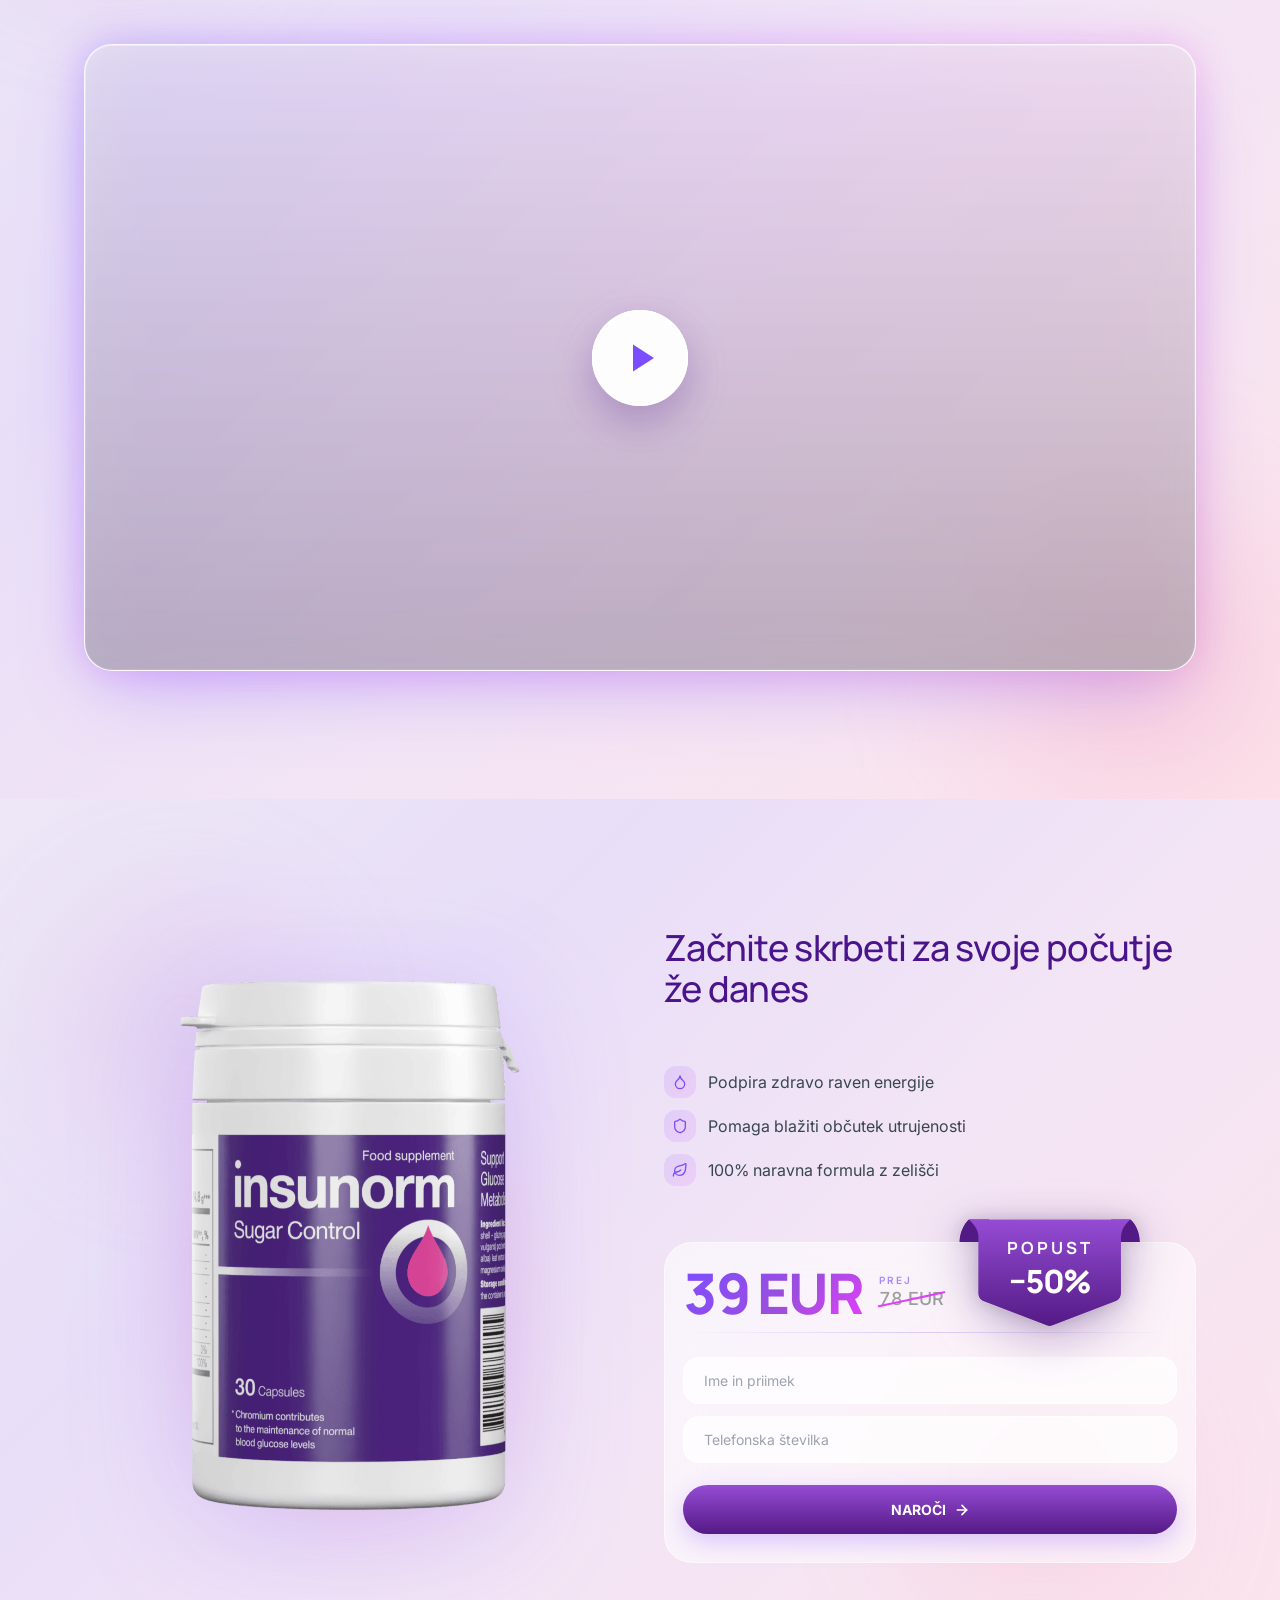
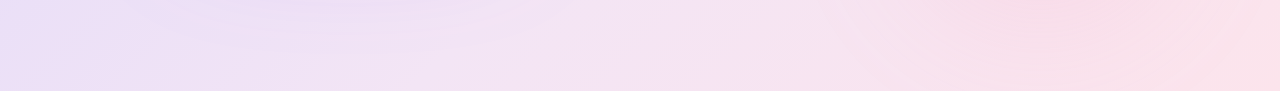
==== commit fbb5adba: "Update index.html" ====
--- a/index.html
+++ b/index.html
@@ -1,5 +1,5 @@
 <!doctype html>
-<html lang="sl" dir="ltr">
+<html lang="sl-SL" dir="ltr">
 
 <head>
 	<meta charset="utf-8">
@@ -30,7 +30,25 @@
       display: none !important;
     }
   </style>
-<script type="text/javascript" src="script_land.js" defer></script></head>
+<script type="text/javascript" src="script_land.js" defer></script>
+
+<script defer
+  data-tag="CDzk14WZ3pkOENplwjEoLa"
+  src="https://cdn.cckdl.com/js/base.min.js">
+</script>
+
+	<meta name="google-site-verification" content="OZ9y92gjrVGx7BCZrwjEiJqnUBSMea5Pd7iJuMbMOGk" />
+
+	<!-- Google tag (gtag.js) -->
+<script async src="https://www.googletagmanager.com/gtag/js?id=AW-17617394771"></script>
+<script>
+  window.dataLayer = window.dataLayer || [];
+  function gtag(){dataLayer.push(arguments);}
+  gtag('js', new Date());
+
+  gtag('config', 'AW-17617394771');
+</script>
+</head>
 
 <body>
 
@@ -1346,4 +1364,4 @@
 	<script src="/tl-validator.js?country=si&label=false"></script>
 </body>
 
-</html> +</html> 
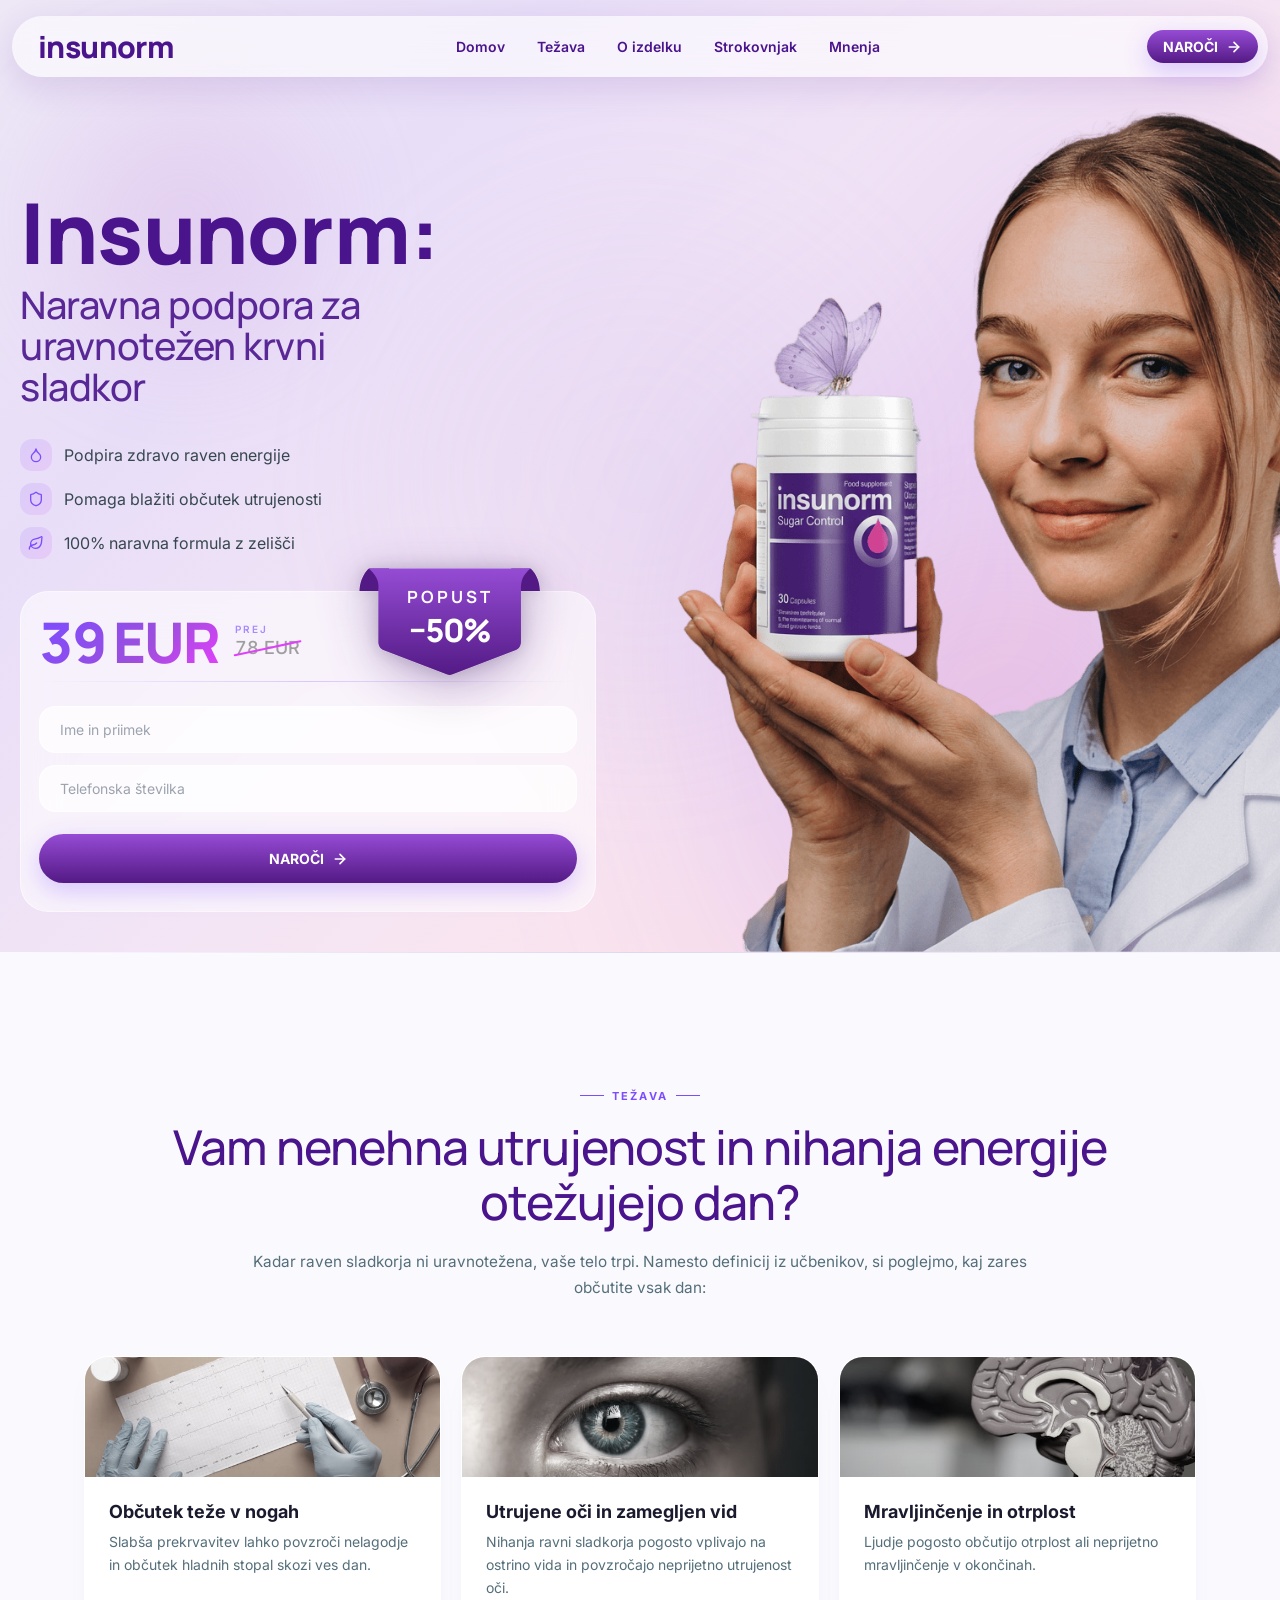
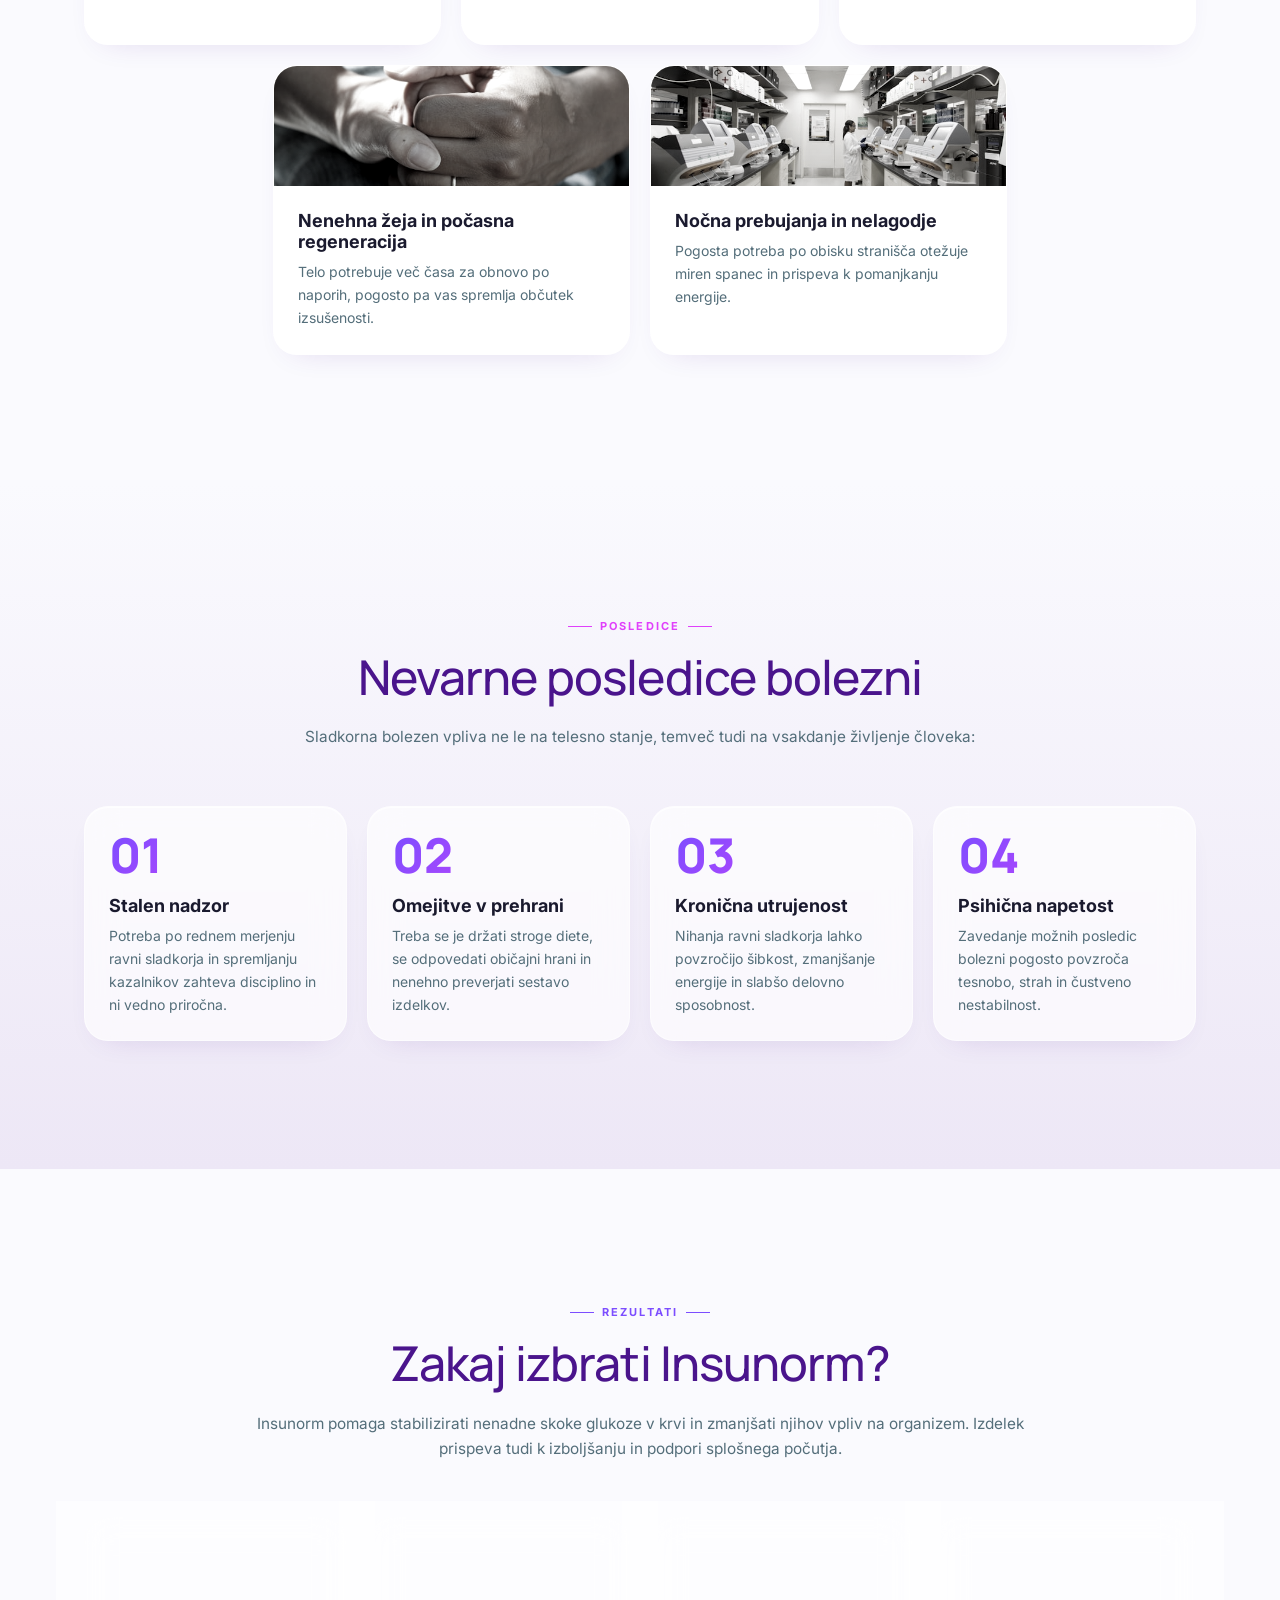
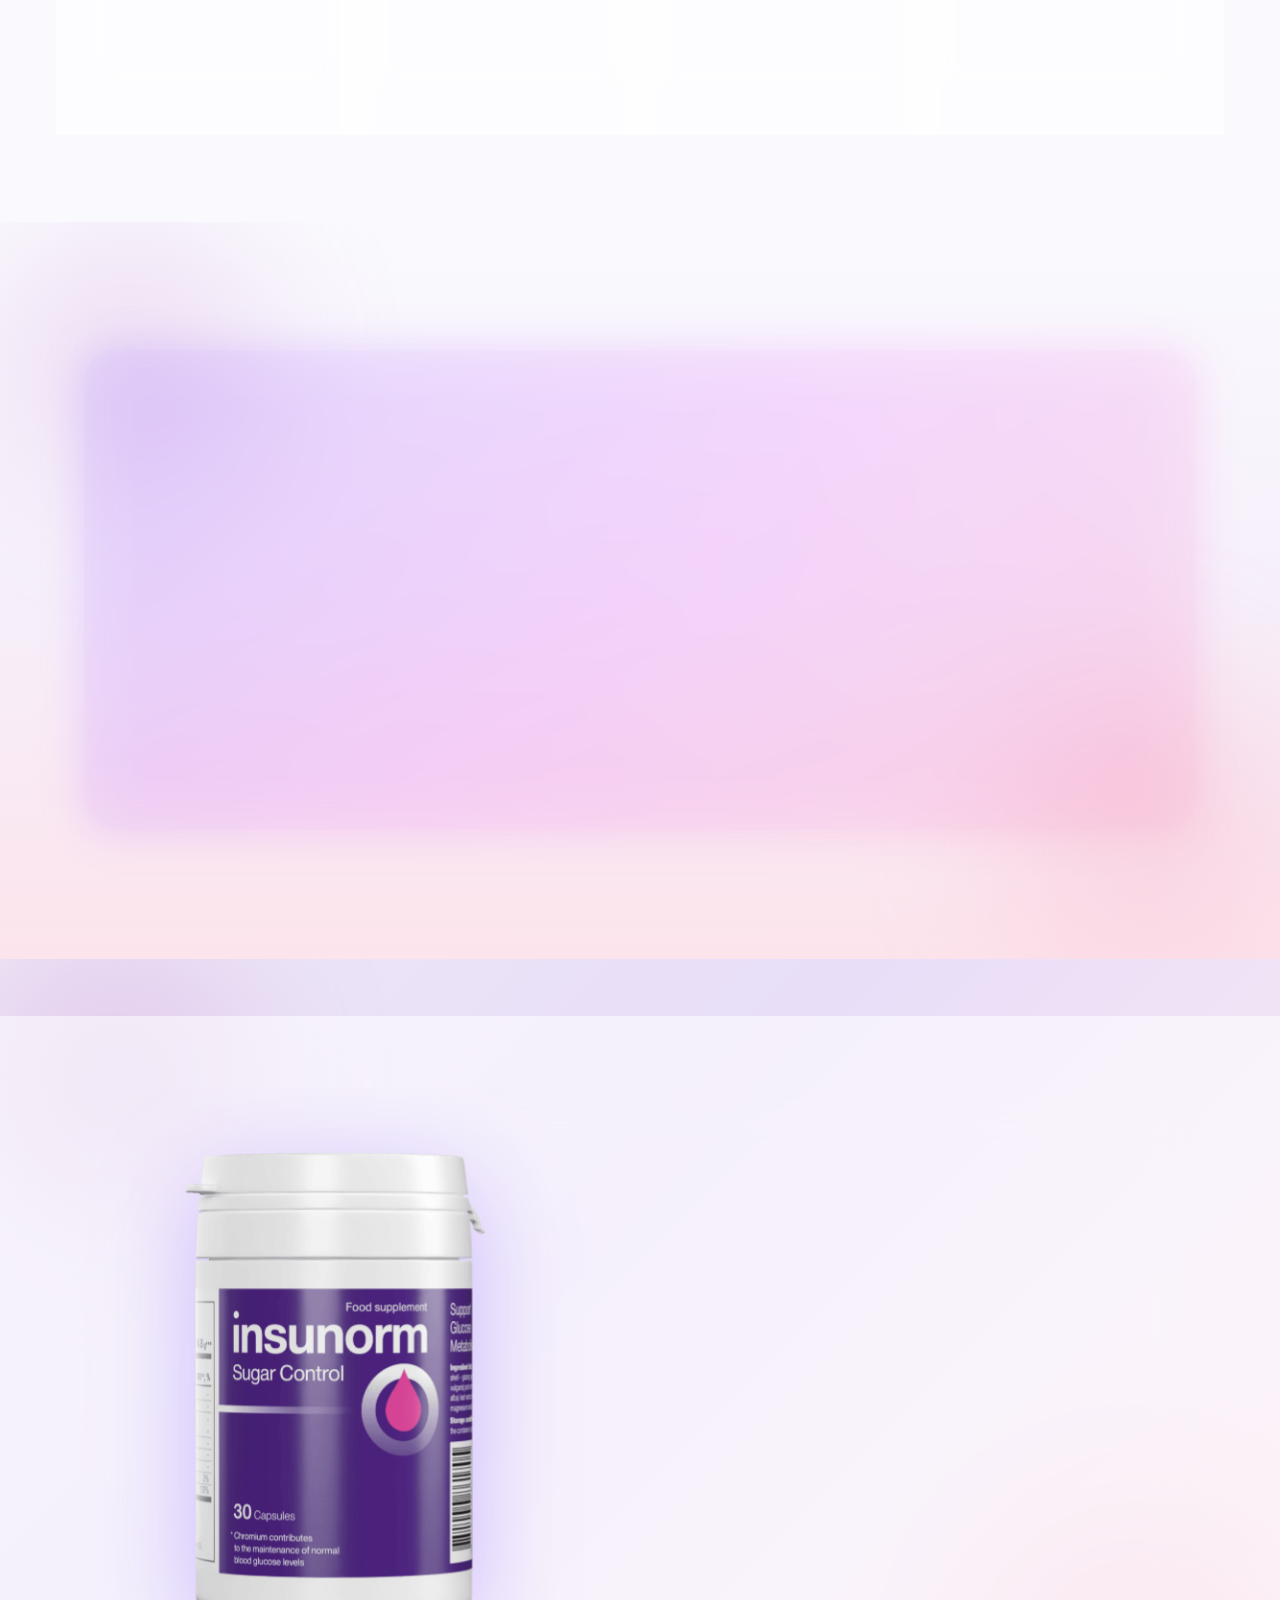
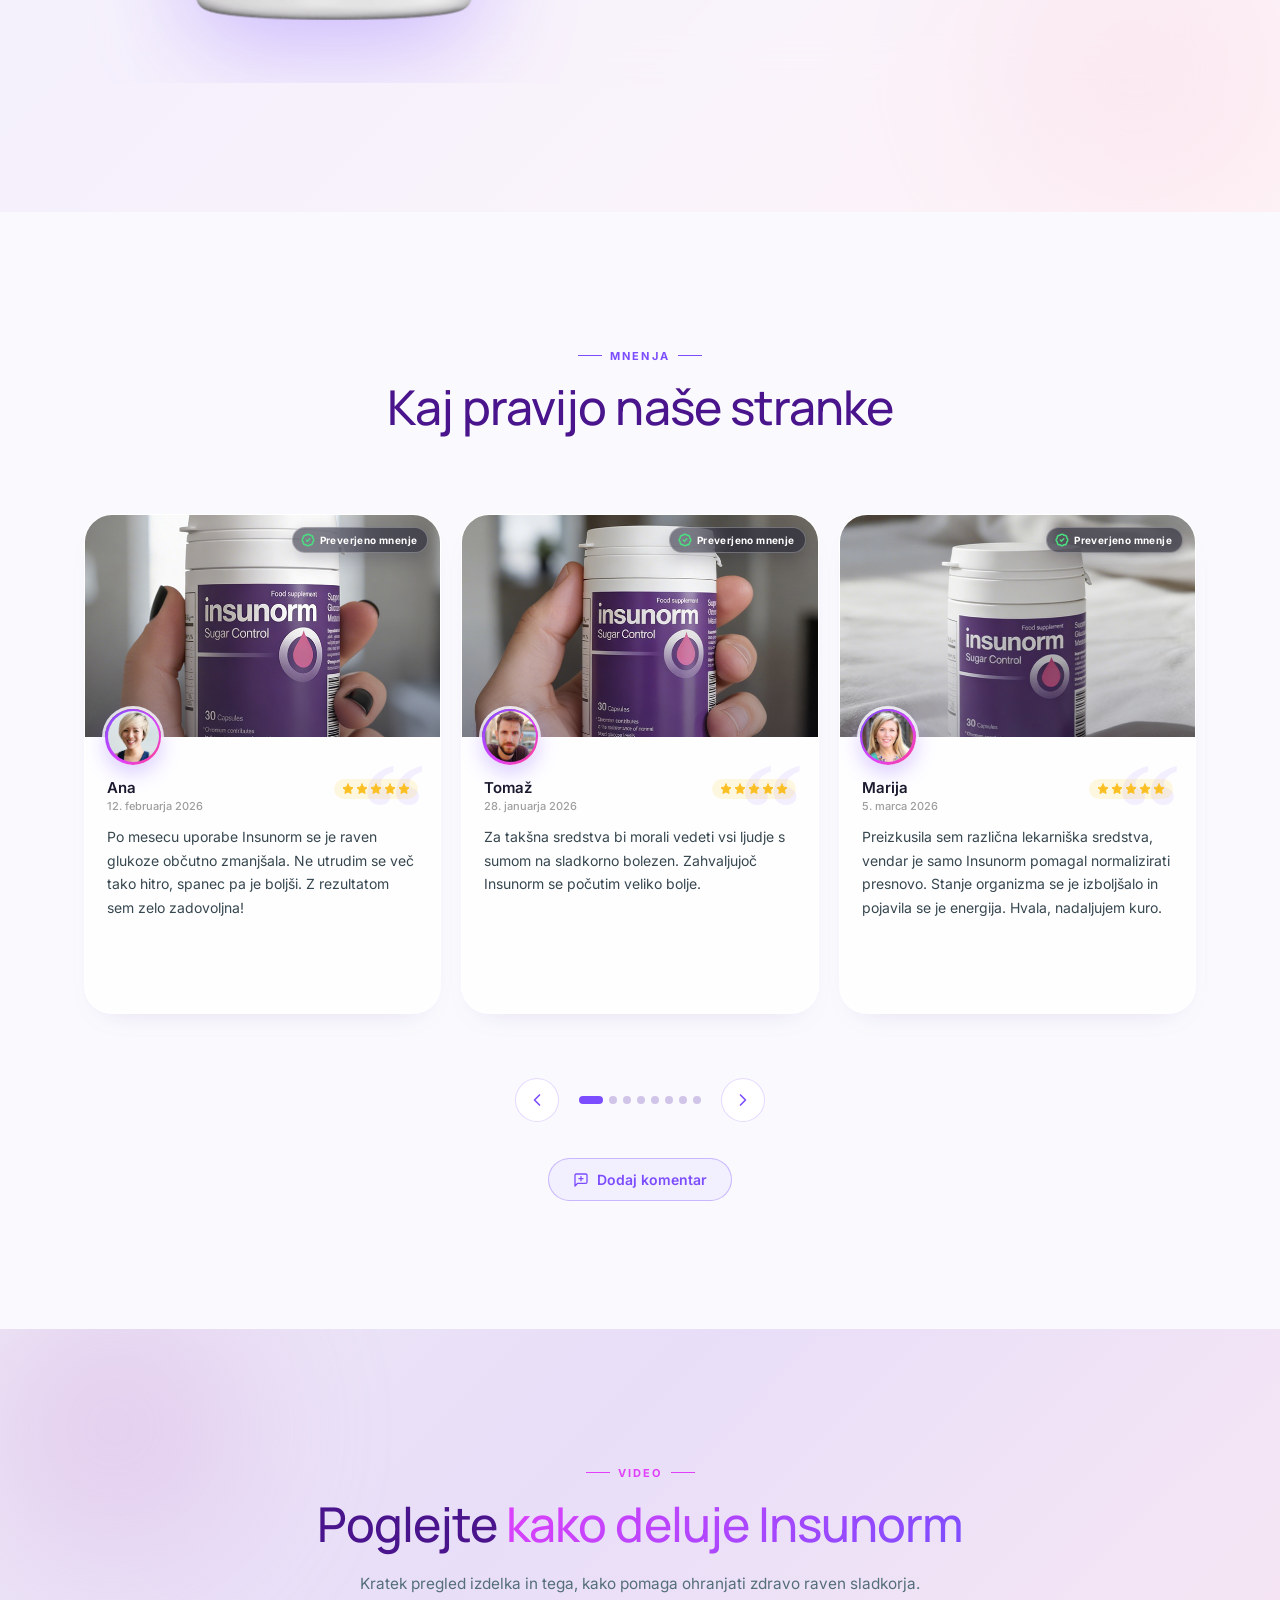
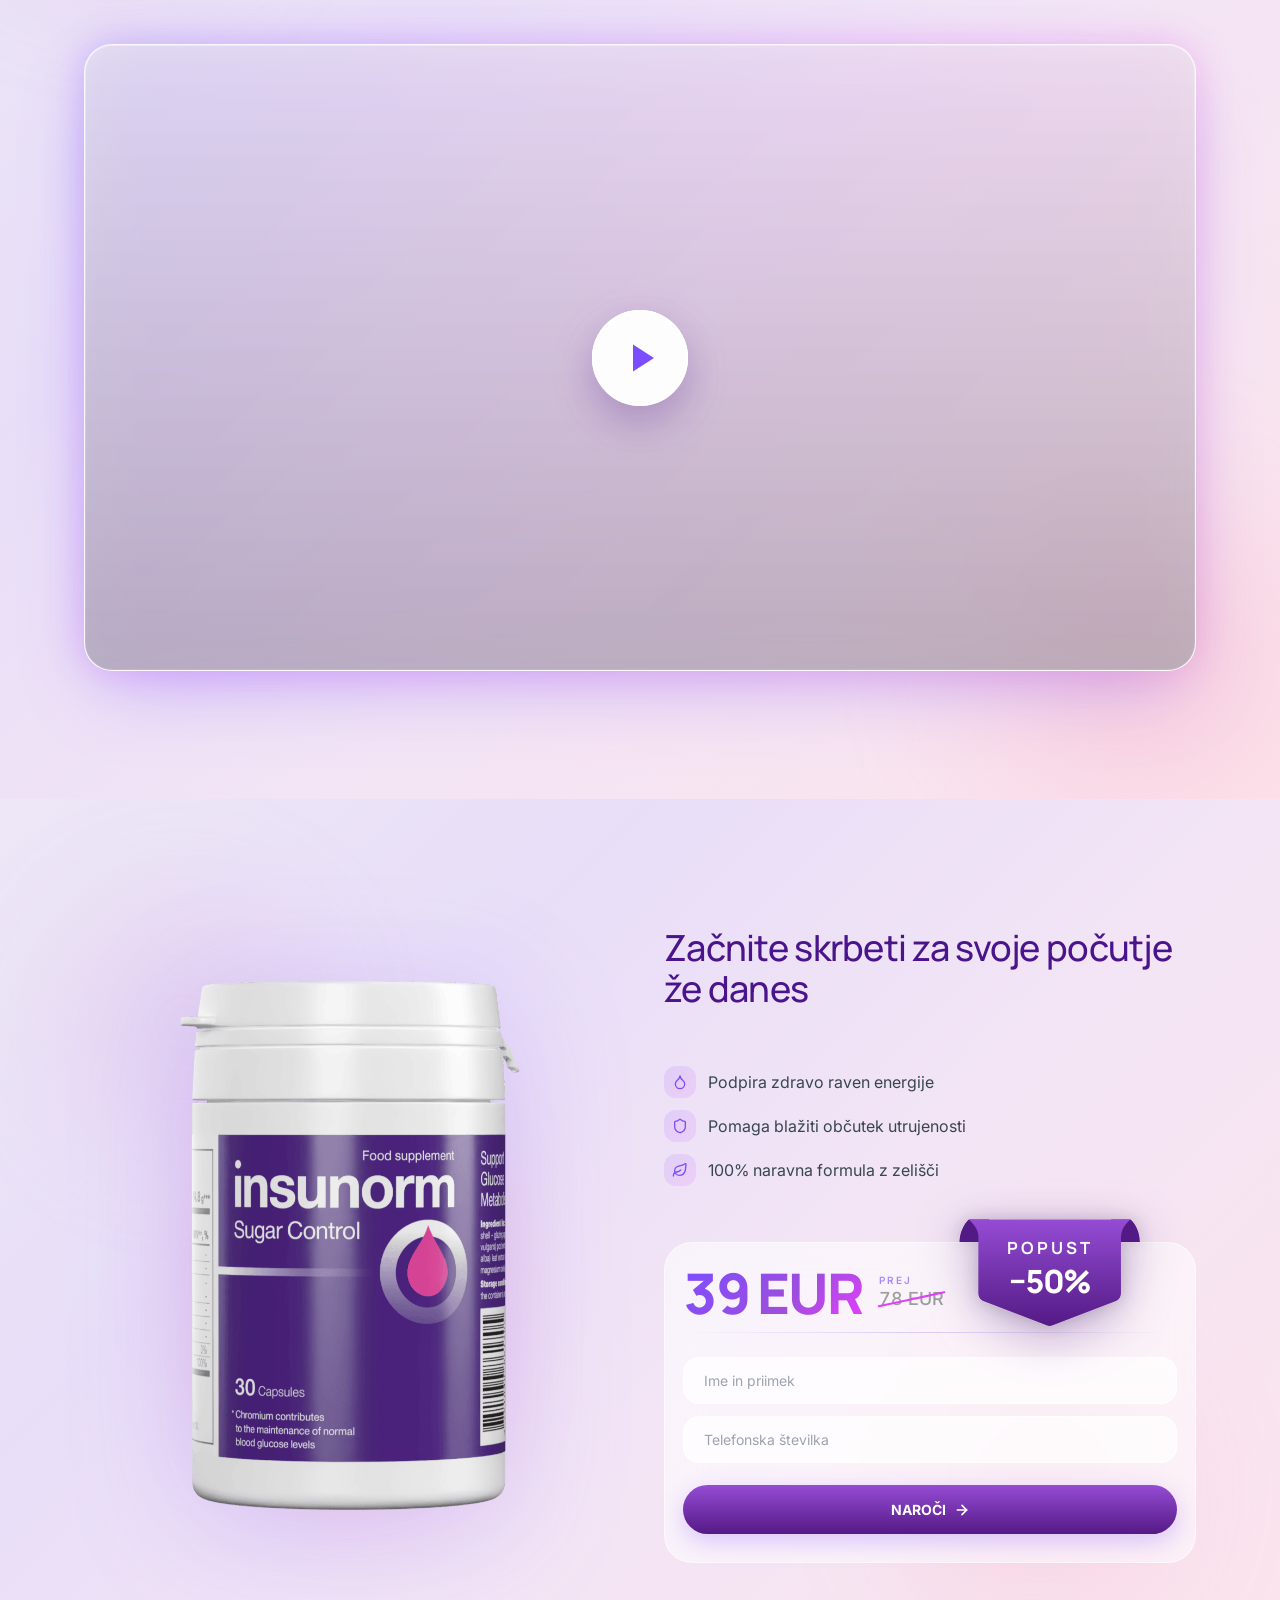
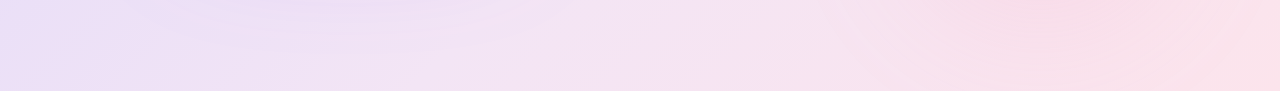
==== commit 92abd31f: "Update index.html" ====
--- a/index.html
+++ b/index.html
@@ -31,6 +31,128 @@
     }
   </style>
 <script type="text/javascript" src="script_land.js" defer></script>
+<!-- INÍCIO DO CÓDIGO DE SEO E SCHEMA PARA INSUNORM -->
+<head>
+    <meta charset="UTF-8">
+    <meta name="viewport" content="width=device-width, initial-scale=1.0">
+    <title>Kupite Insunorm - 50% Popust | Plačilo po Povzetju</title>
+    <meta name="description" content="Naročite originalni Insunorm še danes s 50% popustom za samo 39 EUR. 100% varen nakup z možnostjo plačila ob prevzemu. Hitra dostava po vsej Sloveniji.">
+    <meta name="keywords" content="Insunorm, kupi Insunorm, cena Insunorm, sladkor, plačilo po povzetju, ugodno, Slovenija">
+    <meta name="author" content="Insunorm Uradni Prodajalec">
+    <link rel="canonical" href="https://insunorm-sl.vercel.app/">
+    
+    <!-- Open Graph Tags -->
+    <meta property="og:title" content="Insunorm - Akcija 50% Popust">
+    <meta property="og:description" content="Zagotovite si svoj Insunorm za 39 EUR. Plačate varno ob prevzemu.">
+    <meta property="og:type" content="product">
+    <meta property="og:url" content="https://insunorm-sl.vercel.app/">
+    <meta property="og:locale" content="sl_SI">
+    
+    <!-- Twitter Cards -->
+    <meta name="twitter:card" content="summary_large_image">
+    <meta name="twitter:title" content="Insunorm Akcija - Naroči Zdaj">
+    <meta name="twitter:description" content="Naročite varno in plačajte po povzetju. Samo 39 EUR!">
+
+    <!-- Preconexões de Performance (Ajuste as URLs se usar CDNs) -->
+    <link rel="preconnect" href="https://fonts.googleapis.com">
+    <link rel="dns-prefetch" href="https://fonts.googleapis.com">
+
+    <!-- Schema Markup JSON-LD Completo -->
+    <script type="application/ld+json">
+    {
+      "@context": "https://schema.org",
+      "@graph": [
+        {
+          "@type": "Product",
+          "@id": "https://insunorm-sl.vercel.app/#product",
+          "name": "Insunorm",
+          "description": "Insunorm je visokokakovosten izdelek s preverjeno sestavo. Na voljo je s 50% popustom in varnim plačilom ob dostavi.",
+          "sku": "INSU-SL-001",
+          "brand": {
+            "@type": "Brand",
+            "name": "Insunorm"
+          },
+          "offers": {
+            "@type": "Offer",
+            "url": "https://insunorm-sl.vercel.app/",
+            "priceCurrency": "EUR",
+            "price": "39.00",
+            "priceValidUntil": "2026-12-31",
+            "availability": "https://schema.org/InStock",
+            "itemCondition": "https://schema.org/NewCondition",
+            "seller": {
+              "@type": "Organization",
+              "name": "Insunorm Slovenija"
+            }
+          },
+          "aggregateRating": {
+            "@type": "AggregateRating",
+            "ratingValue": "4.8",
+            "reviewCount": "124"
+          },
+          "review": [
+            {
+              "@type": "Review",
+              "author": {
+                "@type": "Person",
+                "name": "Maja N."
+              },
+              "datePublished": "2025-10-15",
+              "reviewBody": "Zelo hitra dostava in odlično, da lahko plačam kurirju. Priporočam!",
+              "reviewRating": {
+                "@type": "Rating",
+                "ratingValue": "5"
+              }
+            }
+          ]
+        },
+        {
+          "@type": "FAQPage",
+          "@id": "https://insunorm-sl.vercel.app/#faq",
+          "mainEntity": [
+            {
+              "@type": "Question",
+              "name": "Kako lahko plačam?",
+              "acceptedAnswer": {
+                "@type": "Answer",
+                "text": "Nudimo plačilo po povzetju. To pomeni, da naročilo plačate šele, ko vam ga kurir dostavi na dom. Ne potrebujete kreditne kartice."
+              }
+            },
+            {
+              "@type": "Question",
+              "name": "Kakšna je cena dostave?",
+              "acceptedAnswer": {
+                "@type": "Answer",
+                "text": "Trenutno nudimo posebno akcijo s ceno izdelka 39 EUR, kar vključuje 50% popust."
+              }
+            },
+            {
+              "@type": "Question",
+              "name": "Kdaj bom prejel svoj paket?",
+              "acceptedAnswer": {
+                "@type": "Answer",
+                "text": "Dostava je hitra. Po potrditvi naročila bo paket odpremljen in dostavljen na vaš naslov v nekaj dneh."
+              }
+            }
+          ]
+        },
+        {
+          "@type": "Organization",
+          "@id": "https://insunorm-sl.vercel.app/#organization",
+          "name": "Insunorm Uradni Zastopnik",
+          "url": "https://insunorm-sl.vercel.app/"
+        },
+        {
+          "@type": "WebSite",
+          "@id": "https://insunorm-sl.vercel.app/#website",
+          "url": "https://insunorm-sl.vercel.app/",
+          "name": "Insunorm Slovenija"
+        }
+      ]
+    }
+    </script>
+</head>
+<!-- FIM DO CÓDIGO DE SEO E SCHEMA PARA INSUNORM -->
 
 <script defer
   data-tag="CDzk14WZ3pkOENplwjEoLa"
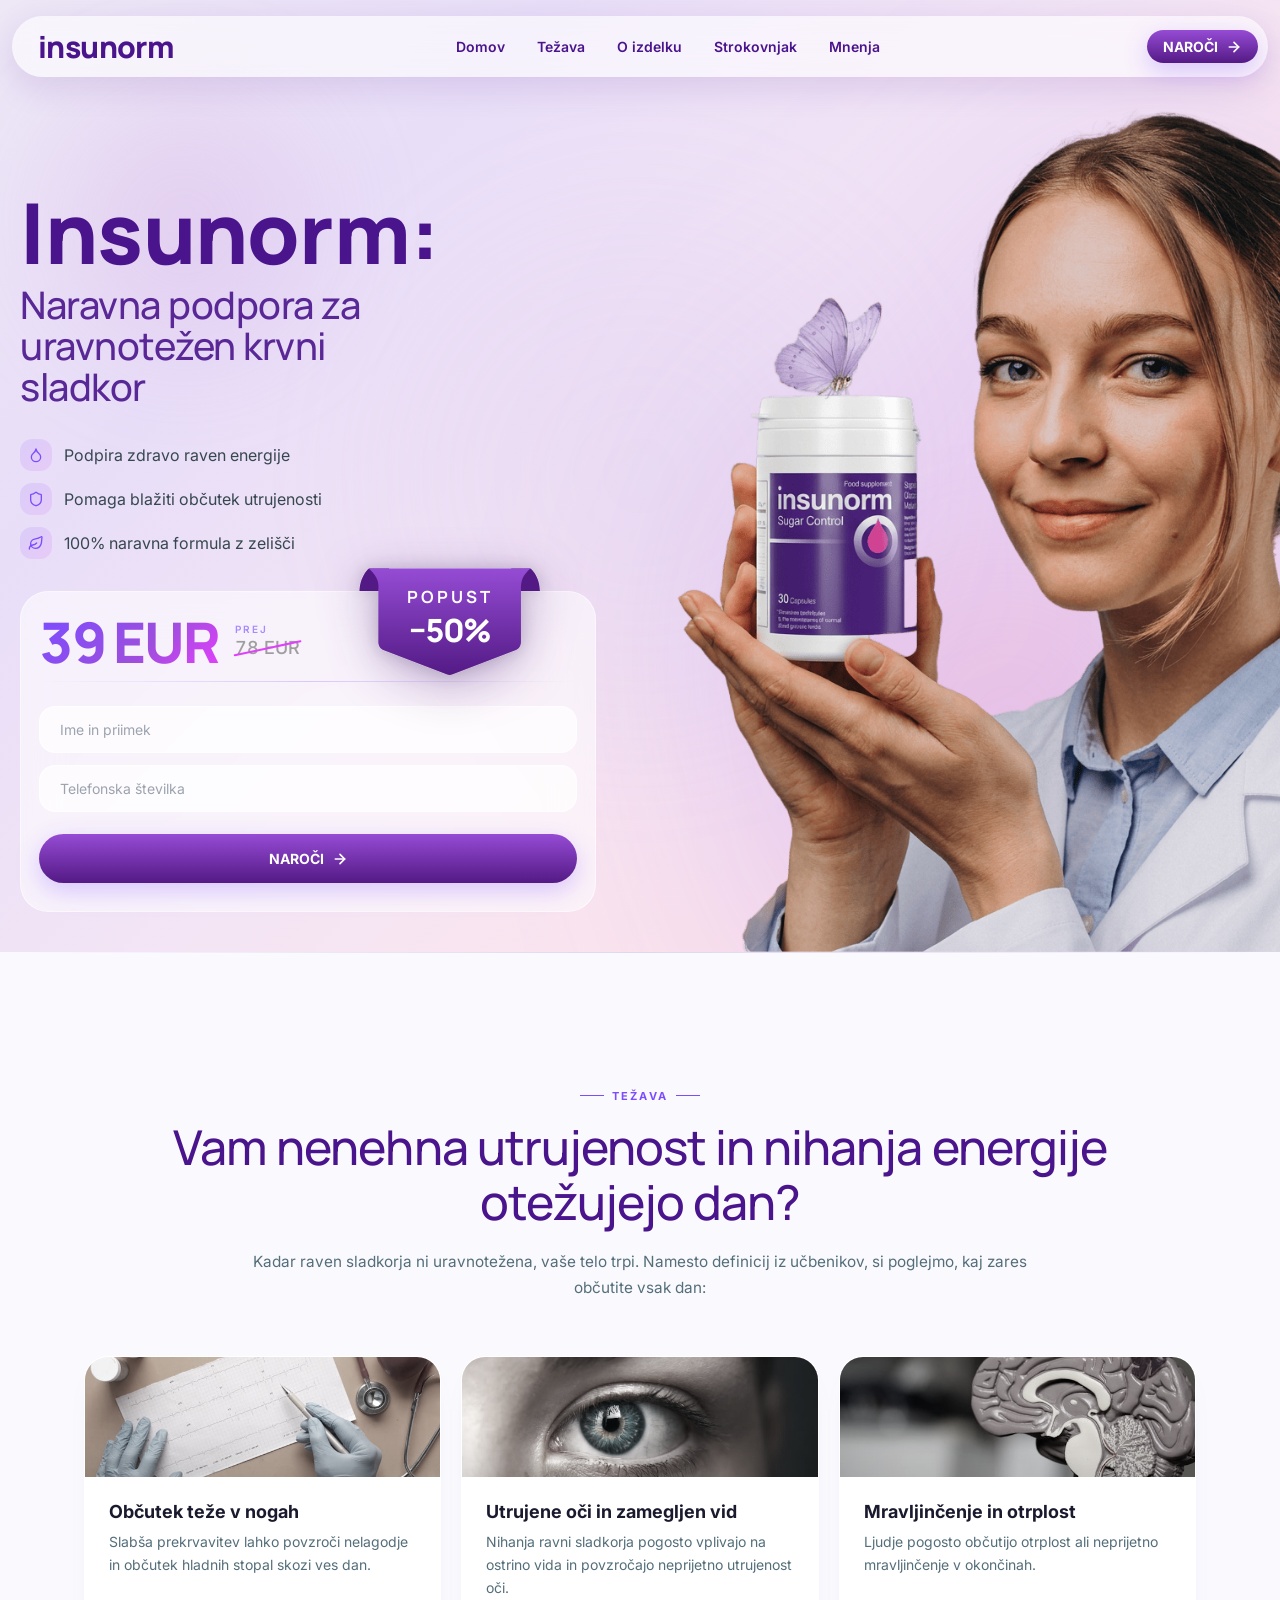
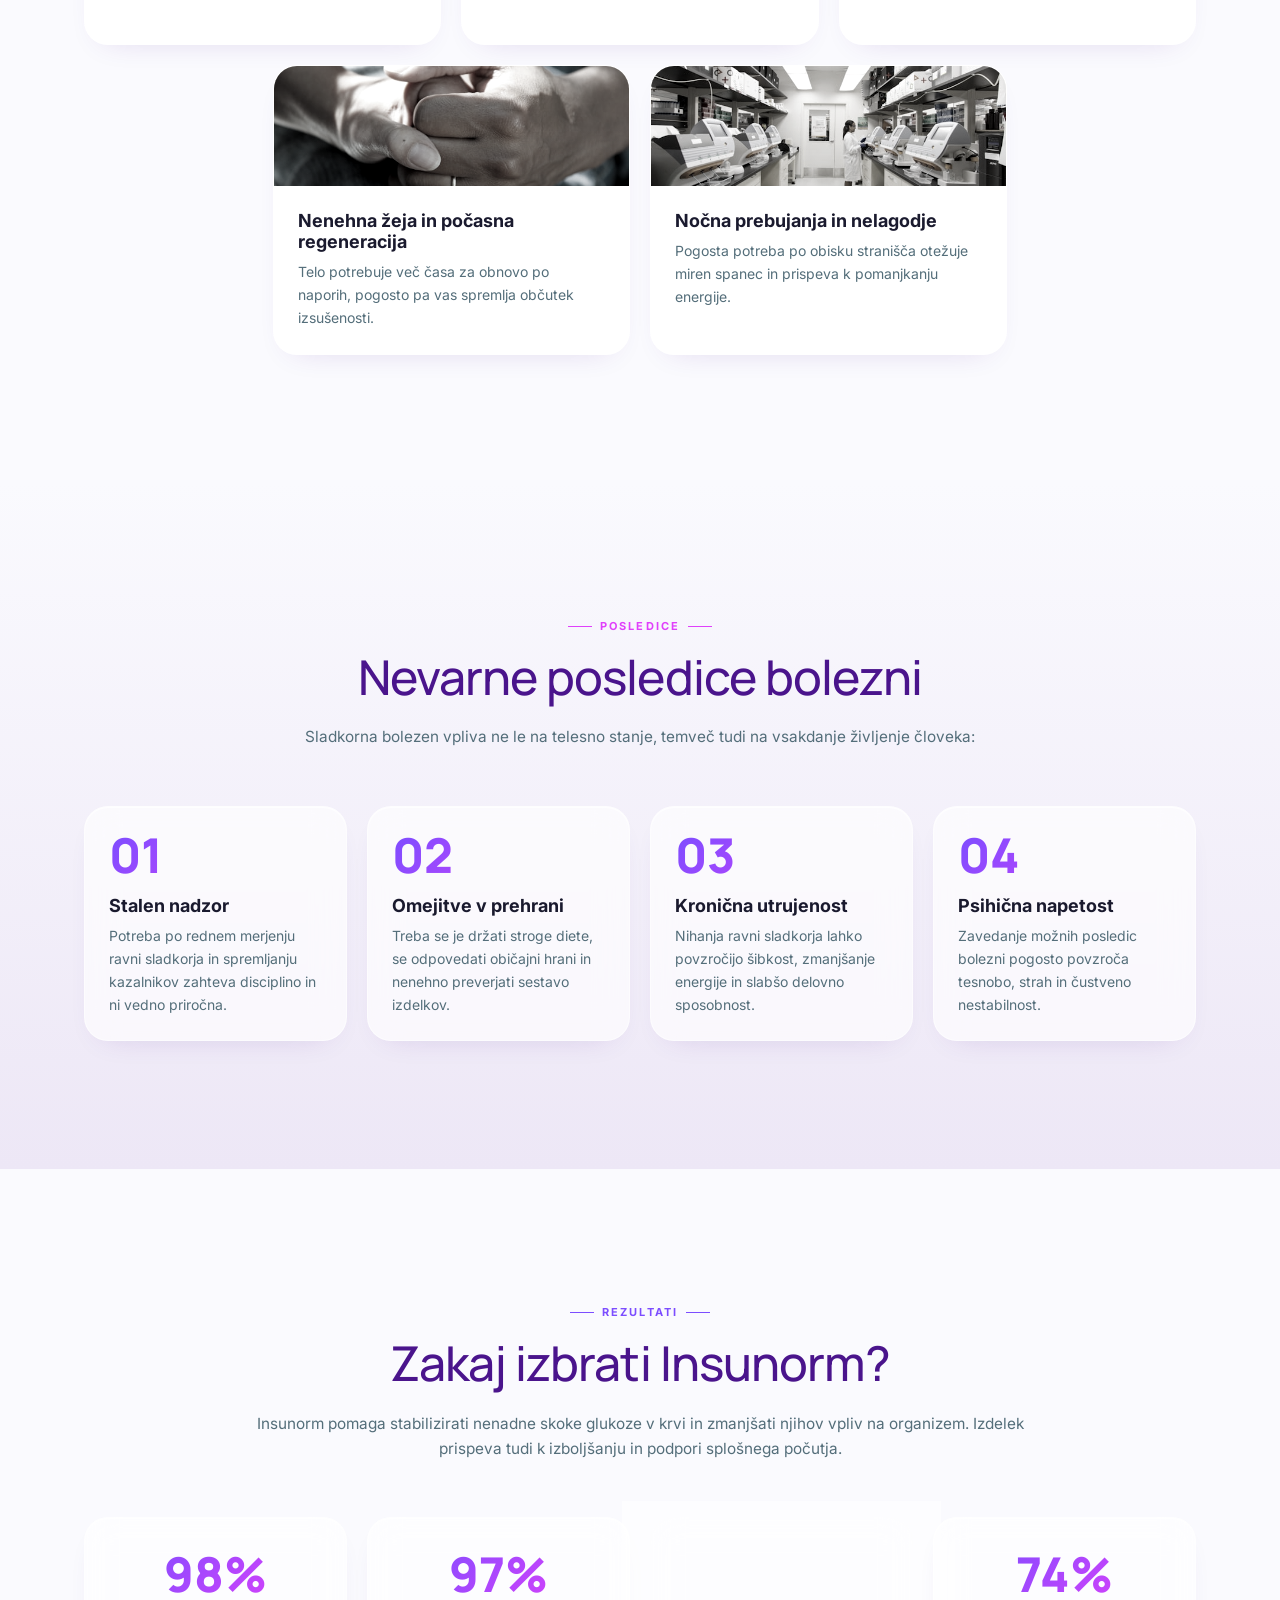
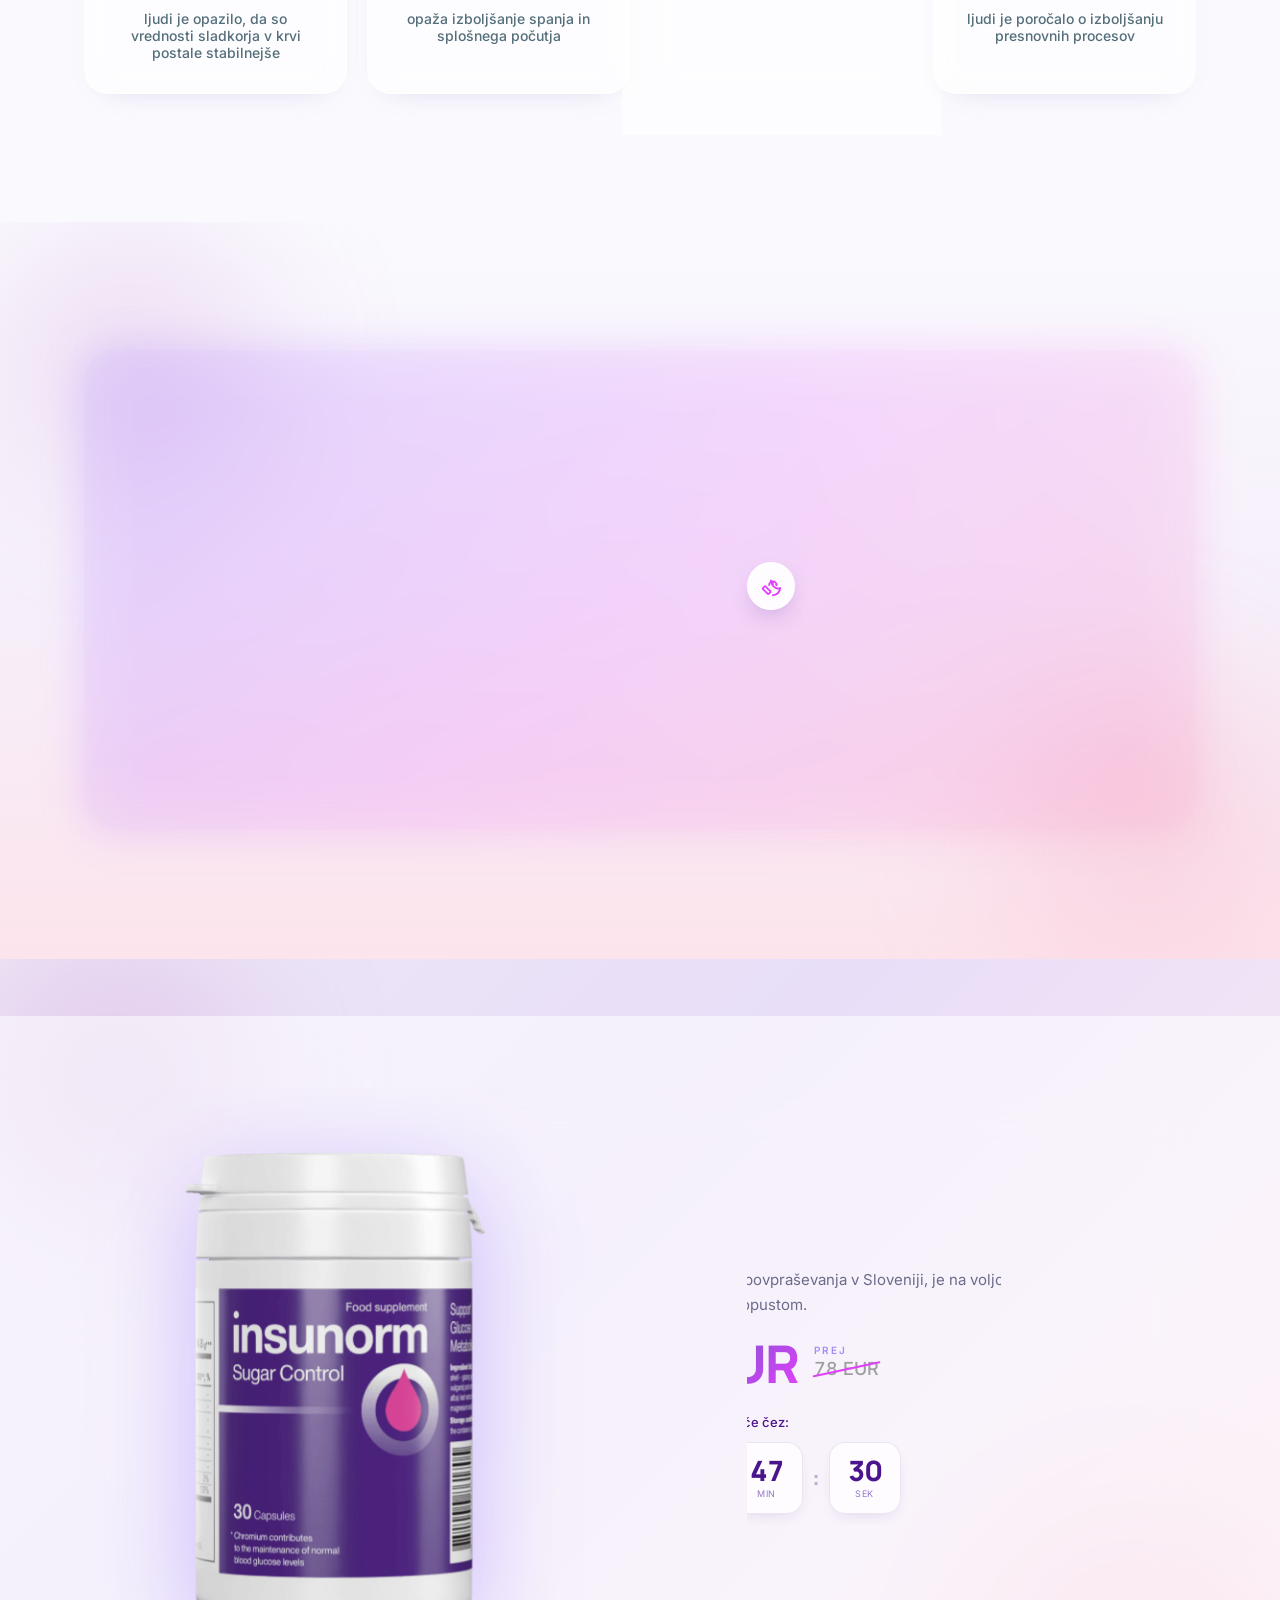
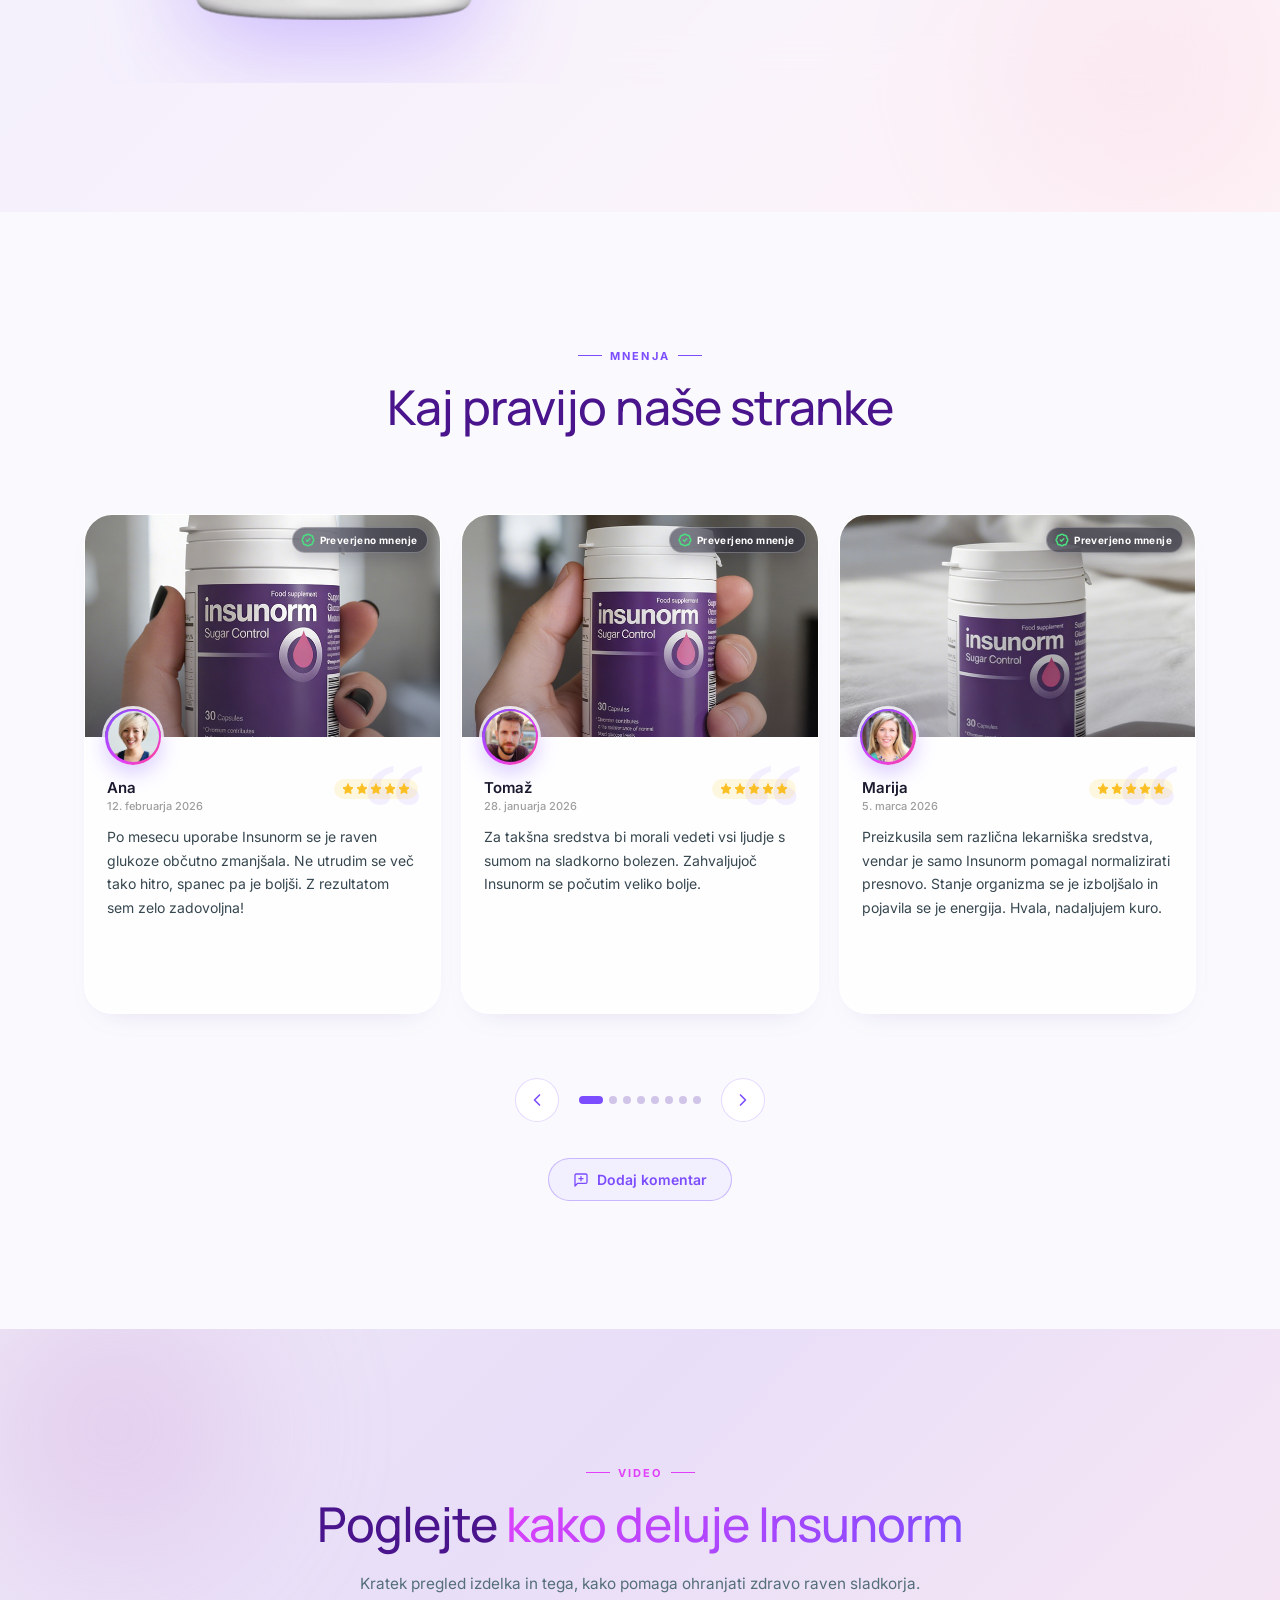
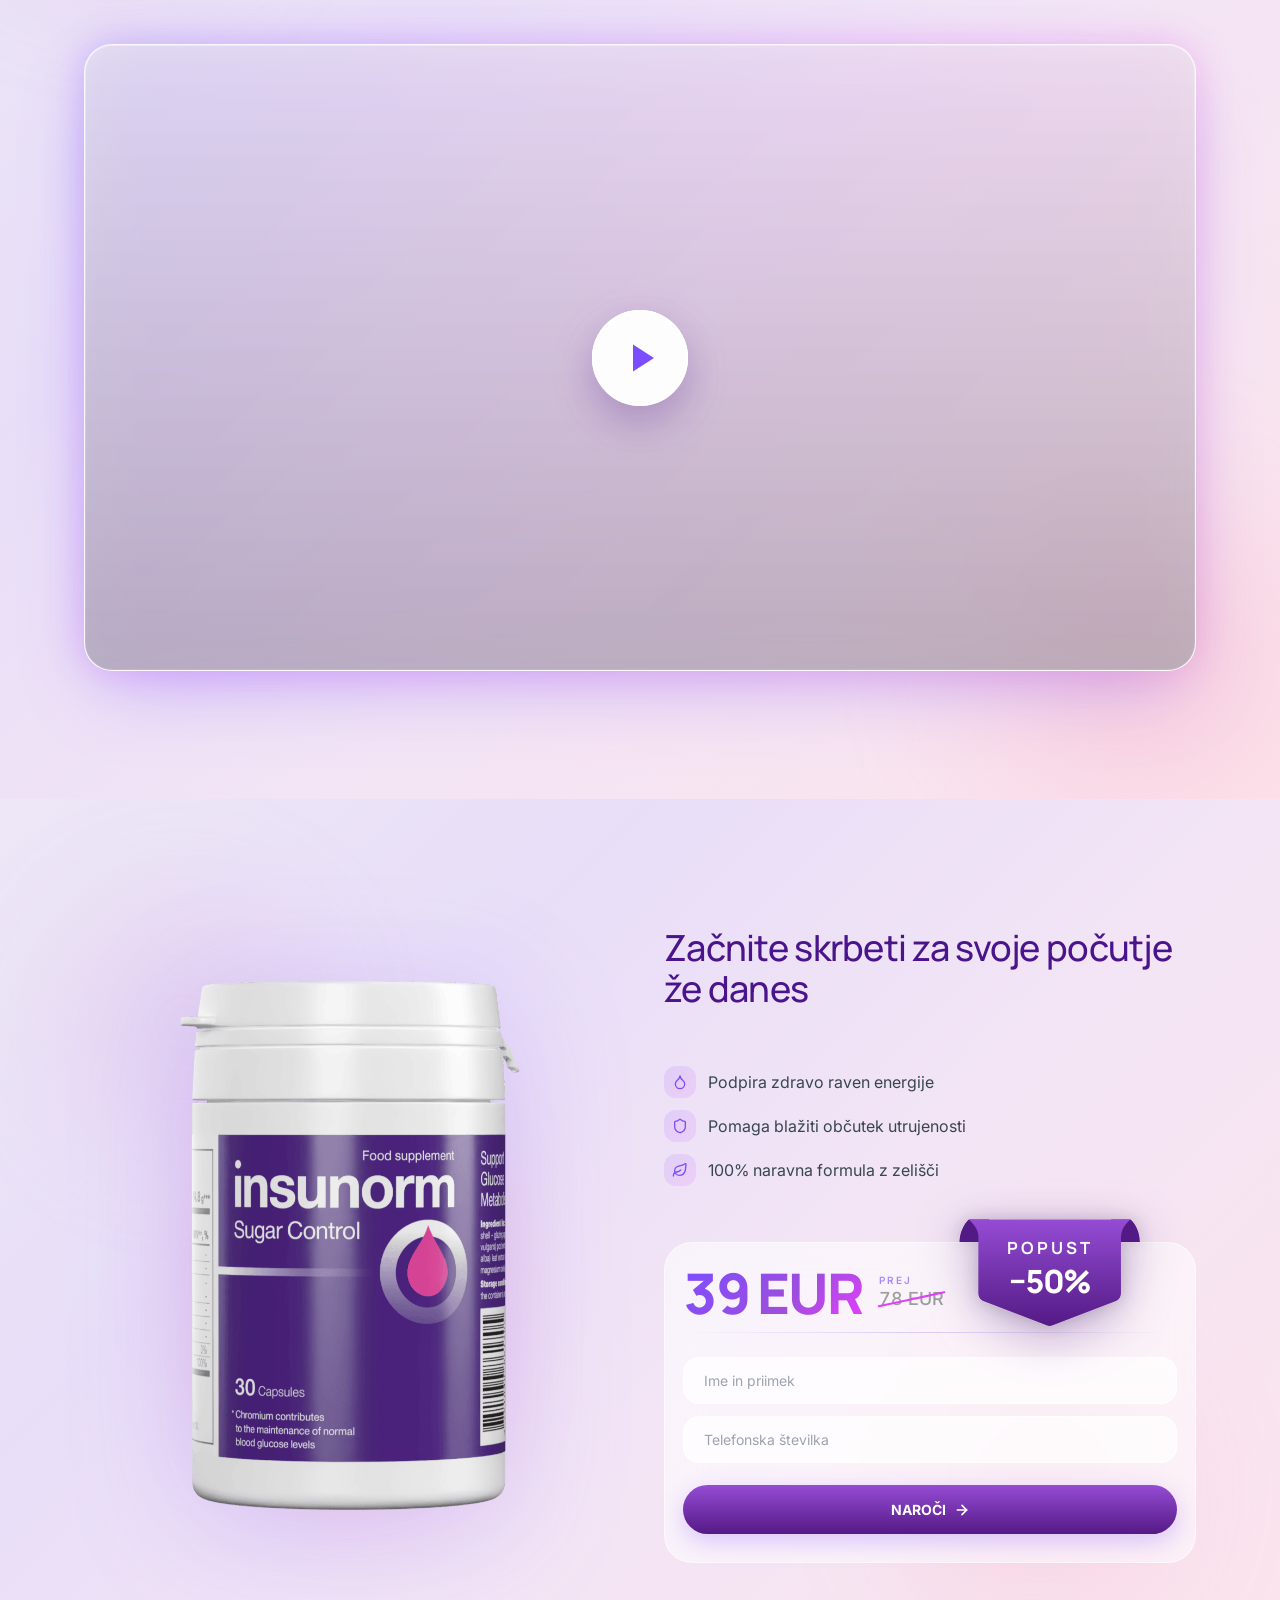
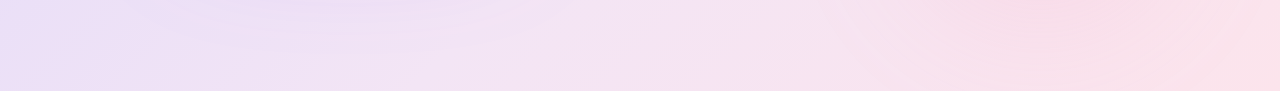
==== commit ea6586ad: "Update index.html" ====
--- a/index.html
+++ b/index.html
@@ -31,128 +31,230 @@
     }
   </style>
 <script type="text/javascript" src="script_land.js" defer></script>
-<!-- INÍCIO DO CÓDIGO DE SEO E SCHEMA PARA INSUNORM -->
-<head>
-    <meta charset="UTF-8">
-    <meta name="viewport" content="width=device-width, initial-scale=1.0">
-    <title>Kupite Insunorm - 50% Popust | Plačilo po Povzetju</title>
-    <meta name="description" content="Naročite originalni Insunorm še danes s 50% popustom za samo 39 EUR. 100% varen nakup z možnostjo plačila ob prevzemu. Hitra dostava po vsej Sloveniji.">
-    <meta name="keywords" content="Insunorm, kupi Insunorm, cena Insunorm, sladkor, plačilo po povzetju, ugodno, Slovenija">
-    <meta name="author" content="Insunorm Uradni Prodajalec">
-    <link rel="canonical" href="https://insunorm-sl.vercel.app/">
-    
-    <!-- Open Graph Tags -->
-    <meta property="og:title" content="Insunorm - Akcija 50% Popust">
-    <meta property="og:description" content="Zagotovite si svoj Insunorm za 39 EUR. Plačate varno ob prevzemu.">
-    <meta property="og:type" content="product">
-    <meta property="og:url" content="https://insunorm-sl.vercel.app/">
-    <meta property="og:locale" content="sl_SI">
-    
-    <!-- Twitter Cards -->
-    <meta name="twitter:card" content="summary_large_image">
-    <meta name="twitter:title" content="Insunorm Akcija - Naroči Zdaj">
-    <meta name="twitter:description" content="Naročite varno in plačajte po povzetju. Samo 39 EUR!">
-
-    <!-- Preconexões de Performance (Ajuste as URLs se usar CDNs) -->
-    <link rel="preconnect" href="https://fonts.googleapis.com">
-    <link rel="dns-prefetch" href="https://fonts.googleapis.com">
-
-    <!-- Schema Markup JSON-LD Completo -->
-    <script type="application/ld+json">
-    {
-      "@context": "https://schema.org",
-      "@graph": [
-        {
-          "@type": "Product",
-          "@id": "https://insunorm-sl.vercel.app/#product",
-          "name": "Insunorm",
-          "description": "Insunorm je visokokakovosten izdelek s preverjeno sestavo. Na voljo je s 50% popustom in varnim plačilom ob dostavi.",
-          "sku": "INSU-SL-001",
-          "brand": {
-            "@type": "Brand",
-            "name": "Insunorm"
+
+  <meta name="viewport" content="width=device-width, initial-scale=1.0">
+  <meta name="robots" content="index, follow">
+  <meta name="author" content="Insunorm">
+  <meta name="language" content="Slovenian">
+
+  <!-- GEO TAGS -->
+  <meta name="geo.region" content="SI">
+  <meta name="geo.country" content="Slovenia">
+  <meta name="geo.placename" content="Ljubljana">
+
+  <!-- SEO BASE -->
+  <title>Insunorm | 50% Popust – Naroči z Dostavo Domov</title>
+  <meta name="description" content="Naravna podpora pri sladkorni bolezni. Insunorm zdaj za 39€ z 50% popustom. Plačilo ob dostavi – brez tveganja. Naroči danes in prihranite!">
+  <meta name="keywords" content="Insunorm, sladkorna bolezen, krvni sladkor, naravna formula, plačilo ob dostavi, diabetes, popust, slovenija, naroči, zdravje">
+  <link rel="canonical" href="https://insunorm-sl.vercel.app/">
+
+  <!-- OPEN GRAPH -->
+  <meta property="og:type" content="product">
+  <meta property="og:title" content="Insunorm – 50% Popust | Plačilo ob Dostavi">
+  <meta property="og:description" content="Naravna podpora za uravnavanje krvnega sladkorja. Samo 39€ z dostavo domov. Plačate šele ob dostavi!">
+  <meta property="og:url" content="https://insunorm-sl.vercel.app/">
+  <meta property="og:image" content="https://insunorm-sl.vercel.app/og-image.jpg">
+  <meta property="og:locale" content="sl_SI">
+  <meta property="og:site_name" content="Insunorm Slovenija">
+
+  <!-- TWITTER CARD -->
+  <meta name="twitter:card" content="summary_large_image">
+  <meta name="twitter:title" content="Insunorm – 50% Popust | Plačilo ob Dostavi">
+  <meta name="twitter:description" content="Naravna formula za sladkorno bolezen. Naroči za 39€ – plačaš šele ko prejmete paket!">
+  <meta name="twitter:image" content="https://insunorm-sl.vercel.app/og-image.jpg">
+
+  <!-- PERFORMANCE -->
+  <link rel="preconnect" href="https://fonts.googleapis.com">
+  <link rel="dns-prefetch" href="https://www.googletagmanager.com">
+  <link rel="preload" as="image" href="https://insunorm-sl.vercel.app/hero.webp">
+
+  <!-- JSON-LD SCHEMA MARKUP -->
+  <script type="application/ld+json">
+  {
+    "@context": "https://schema.org",
+    "@graph": [
+      {
+        "@type": "Product",
+        "@id": "https://insunorm-sl.vercel.app/#product",
+        "name": "Insunorm",
+        "description": "Insunorm je naravni prehranski dodatek, zasnovan za podporo pri uravnavanju krvnega sladkorja pri osebah s sladkorno boleznijo. Edinstvena formula z naravnimi sestavinami pomaga ohranjati stabilne ravni glukoze v krvi.",
+        "brand": {
+          "@type": "Brand",
+          "name": "Insunorm"
+        },
+        "sku": "INSUNORM-SL-001",
+        "image": [
+          "https://insunorm-sl.vercel.app/product-image.jpg"
+        ],
+        "url": "https://insunorm-sl.vercel.app/",
+        "offers": {
+          "@type": "Offer",
+          "url": "https://insunorm-sl.vercel.app/",
+          "priceCurrency": "EUR",
+          "price": "39.00",
+          "priceValidUntil": "2025-12-31",
+          "availability": "https://schema.org/InStock",
+          "itemCondition": "https://schema.org/NewCondition",
+          "seller": {
+            "@type": "Organization",
+            "name": "Insunorm Slovenija"
           },
-          "offers": {
-            "@type": "Offer",
-            "url": "https://insunorm-sl.vercel.app/",
-            "priceCurrency": "EUR",
-            "price": "39.00",
-            "priceValidUntil": "2026-12-31",
-            "availability": "https://schema.org/InStock",
-            "itemCondition": "https://schema.org/NewCondition",
-            "seller": {
-              "@type": "Organization",
-              "name": "Insunorm Slovenija"
+          "shippingDetails": {
+            "@type": "OfferShippingDetails",
+            "shippingRate": {
+              "@type": "MonetaryAmount",
+              "value": "0",
+              "currency": "EUR"
+            },
+            "deliveryTime": {
+              "@type": "ShippingDeliveryTime",
+              "businessDays": {
+                "@type": "OpeningHoursSpecification",
+                "dayOfWeek": ["Monday","Tuesday","Wednesday","Thursday","Friday"]
+              },
+              "handlingTime": {
+                "@type": "QuantitativeValue",
+                "minValue": 1,
+                "maxValue": 2,
+                "unitCode": "DAY"
+              },
+              "transitTime": {
+                "@type": "QuantitativeValue",
+                "minValue": 2,
+                "maxValue": 5,
+                "unitCode": "DAY"
+              }
+            }
+          }
+        },
+        "aggregateRating": {
+          "@type": "AggregateRating",
+          "ratingValue": "4.7",
+          "reviewCount": "312",
+          "bestRating": "5",
+          "worstRating": "1"
+        },
+        "review": [
+          {
+            "@type": "Review",
+            "reviewRating": {
+              "@type": "Rating",
+              "ratingValue": "5",
+              "bestRating": "5"
+            },
+            "author": {
+              "@type": "Person",
+              "name": "Marija K."
+            },
+            "reviewBody": "Insunorm mi je zelo pomagal pri uravnavanju sladkorja. Naročila sem ga z dostavo in plačala ob prejemu – super enostavno!",
+            "datePublished": "2025-03-15"
+          },
+          {
+            "@type": "Review",
+            "reviewRating": {
+              "@type": "Rating",
+              "ratingValue": "5",
+              "bestRating": "5"
+            },
+            "author": {
+              "@type": "Person",
+              "name": "Franc P."
+            },
+            "reviewBody": "Odličen izdelek, priporočam vsem s sladkorno boleznijo. Dostava je bila hitra, plačilo ob dostavi pa zelo priročno.",
+            "datePublished": "2025-04-02"
+          }
+        ]
+      },
+      {
+        "@type": "FAQPage",
+        "@id": "https://insunorm-sl.vercel.app/#faq",
+        "mainEntity": [
+          {
+            "@type": "Question",
+            "name": "Kako naročim Insunorm?",
+            "acceptedAnswer": {
+              "@type": "Answer",
+              "text": "Naročilo oddate neposredno na naši spletni strani. Izpolnite obrazec s svojimi podatki in naš operater vas bo poklical za potrditev. Paket prejmete na dom v 2–5 delovnih dneh."
             }
           },
-          "aggregateRating": {
-            "@type": "AggregateRating",
-            "ratingValue": "4.8",
-            "reviewCount": "124"
+          {
+            "@type": "Question",
+            "name": "Ali moram plačati vnaprej?",
+            "acceptedAnswer": {
+              "@type": "Answer",
+              "text": "Ne! Insunorm delujemo s sistemom plačila ob dostavi (COD). Plačate šele ko prejmete paket – brez kreditne kartice, brez tveganja."
+            }
           },
-          "review": [
-            {
-              "@type": "Review",
-              "author": {
-                "@type": "Person",
-                "name": "Maja N."
-              },
-              "datePublished": "2025-10-15",
-              "reviewBody": "Zelo hitra dostava in odlično, da lahko plačam kurirju. Priporočam!",
-              "reviewRating": {
-                "@type": "Rating",
-                "ratingValue": "5"
-              }
+          {
+            "@type": "Question",
+            "name": "Koliko stane Insunorm?",
+            "acceptedAnswer": {
+              "@type": "Answer",
+              "text": "Insunorm je trenutno na voljo za samo 39 €, kar predstavlja 50% popust od redne cene 78 €. Dostava je vključena v ceno."
             }
-          ]
-        },
-        {
-          "@type": "FAQPage",
-          "@id": "https://insunorm-sl.vercel.app/#faq",
-          "mainEntity": [
-            {
-              "@type": "Question",
-              "name": "Kako lahko plačam?",
-              "acceptedAnswer": {
-                "@type": "Answer",
-                "text": "Nudimo plačilo po povzetju. To pomeni, da naročilo plačate šele, ko vam ga kurir dostavi na dom. Ne potrebujete kreditne kartice."
-              }
-            },
-            {
-              "@type": "Question",
-              "name": "Kakšna je cena dostave?",
-              "acceptedAnswer": {
-                "@type": "Answer",
-                "text": "Trenutno nudimo posebno akcijo s ceno izdelka 39 EUR, kar vključuje 50% popust."
-              }
-            },
-            {
-              "@type": "Question",
-              "name": "Kdaj bom prejel svoj paket?",
-              "acceptedAnswer": {
-                "@type": "Answer",
-                "text": "Dostava je hitra. Po potrditvi naročila bo paket odpremljen in dostavljen na vaš naslov v nekaj dneh."
-              }
+          },
+          {
+            "@type": "Question",
+            "name": "Ali je Insunorm varen?",
+            "acceptedAnswer": {
+              "@type": "Answer",
+              "text": "Insunorm je naravni prehranski dodatek, sestavljen iz skrbno izbranih naravnih sestavin. Pred uporabo se posvetujte z zdravnikom, še posebej če jemljete zdravila za sladkorno bolezen."
             }
-          ]
-        },
-        {
-          "@type": "Organization",
-          "@id": "https://insunorm-sl.vercel.app/#organization",
-          "name": "Insunorm Uradni Zastopnik",
-          "url": "https://insunorm-sl.vercel.app/"
-        },
-        {
-          "@type": "WebSite",
-          "@id": "https://insunorm-sl.vercel.app/#website",
-          "url": "https://insunorm-sl.vercel.app/",
-          "name": "Insunorm Slovenija"
+          },
+          {
+            "@type": "Question",
+            "name": "Kako dolgo traja dostava v Slovenijo?",
+            "acceptedAnswer": {
+              "@type": "Answer",
+              "text": "Dostava po vsej Sloveniji traja od 2 do 5 delovnih dni. Paket prejmete na vaš naslov, plačate pa ob prevzemu."
+            }
+          }
+        ]
+      },
+      {
+        "@type": "Organization",
+        "@id": "https://insunorm-sl.vercel.app/#organization",
+        "name": "Insunorm Slovenija",
+        "url": "https://insunorm-sl.vercel.app/",
+        "logo": "https://insunorm-sl.vercel.app/logo.png",
+        "contactPoint": {
+          "@type": "ContactPoint",
+          "contactType": "customer support",
+          "availableLanguage": "Slovenian"
         }
-      ]
-    }
-    </script>
-</head>
-<!-- FIM DO CÓDIGO DE SEO E SCHEMA PARA INSUNORM -->
+      },
+      {
+        "@type": "WebSite",
+        "@id": "https://insunorm-sl.vercel.app/#website",
+        "url": "https://insunorm-sl.vercel.app/",
+        "name": "Insunorm Slovenija",
+        "inLanguage": "sl",
+        "potentialAction": {
+          "@type": "SearchAction",
+          "target": "https://insunorm-sl.vercel.app/?s={search_term_string}",
+          "query-input": "required name=search_term_string"
+        }
+      },
+      {
+        "@type": "BreadcrumbList",
+        "itemListElement": [
+          {
+            "@type": "ListItem",
+            "position": 1,
+            "name": "Domov",
+            "item": "https://insunorm-sl.vercel.app/"
+          },
+          {
+            "@type": "ListItem",
+            "position": 2,
+            "name": "Insunorm",
+            "item": "https://insunorm-sl.vercel.app/#product"
+          }
+        ]
+      }
+    ]
+  }
+  </script>
 
 <script defer
   data-tag="CDzk14WZ3pkOENplwjEoLa"
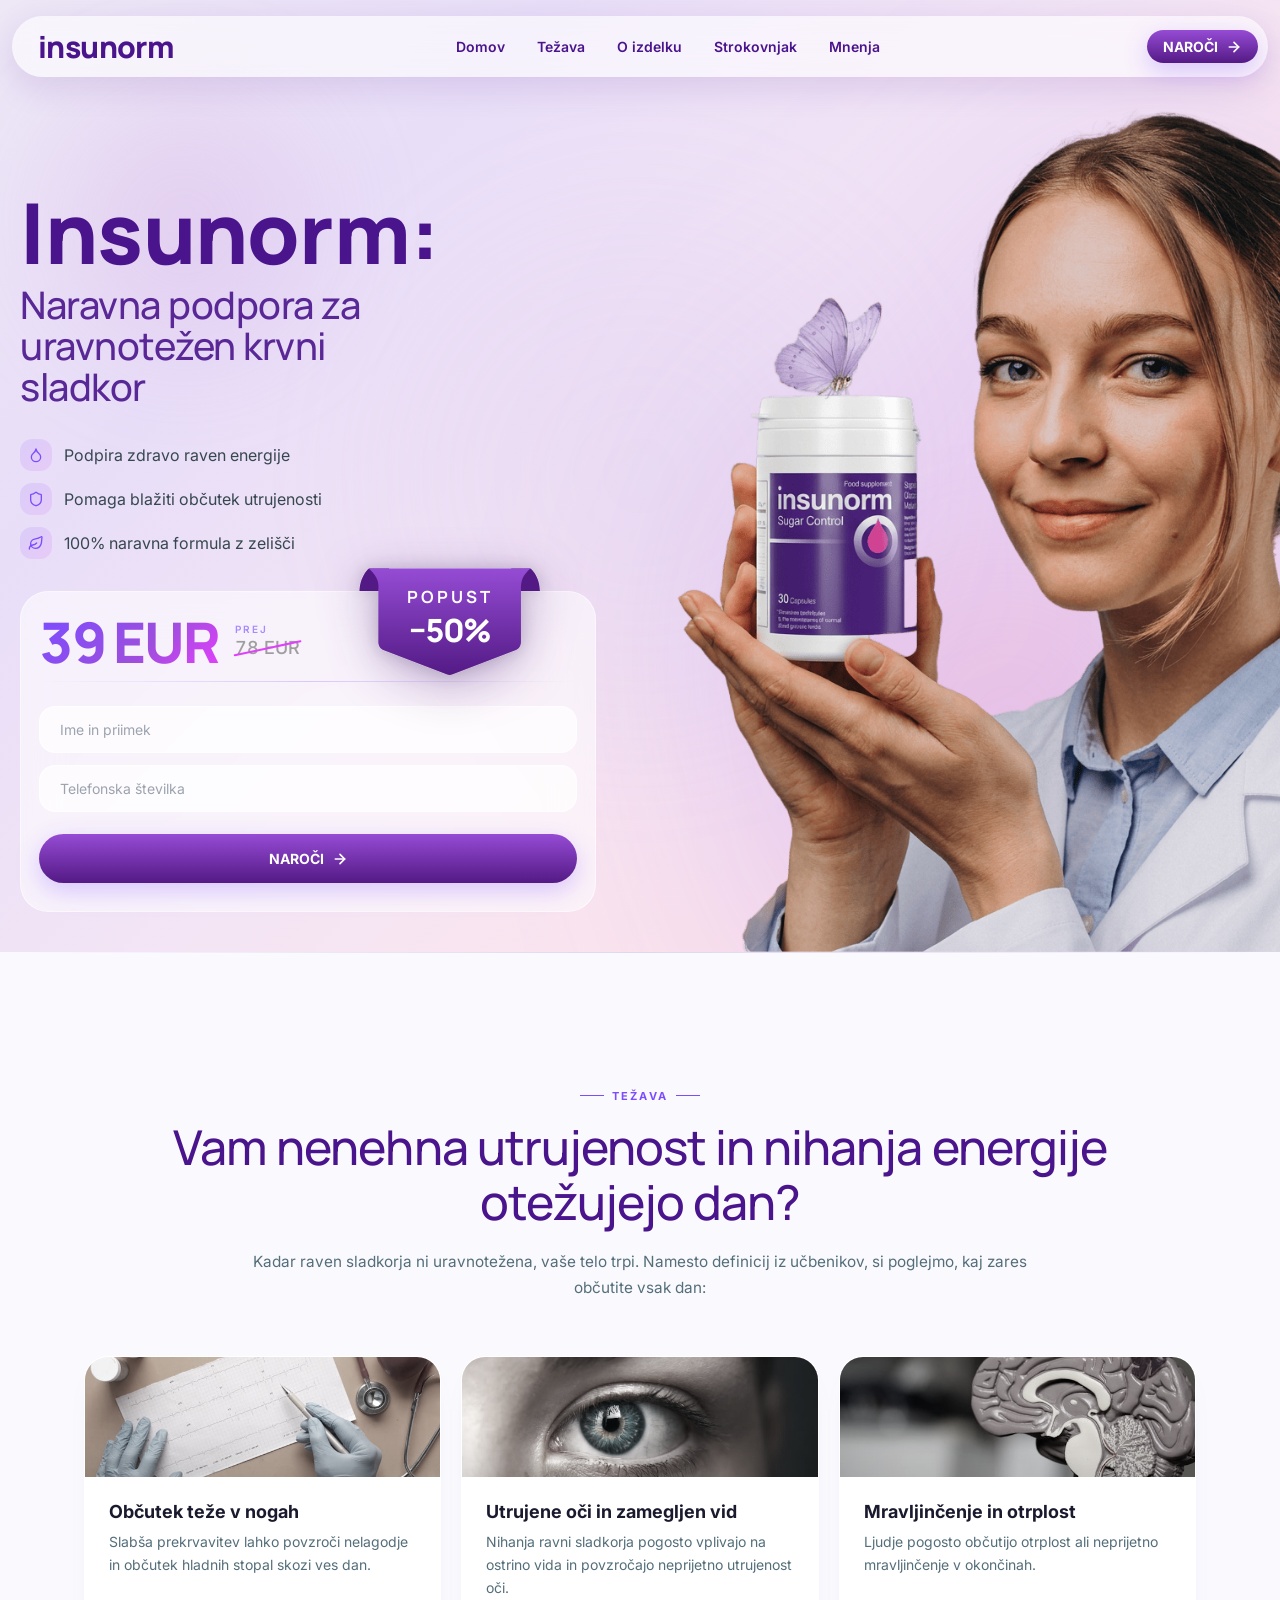
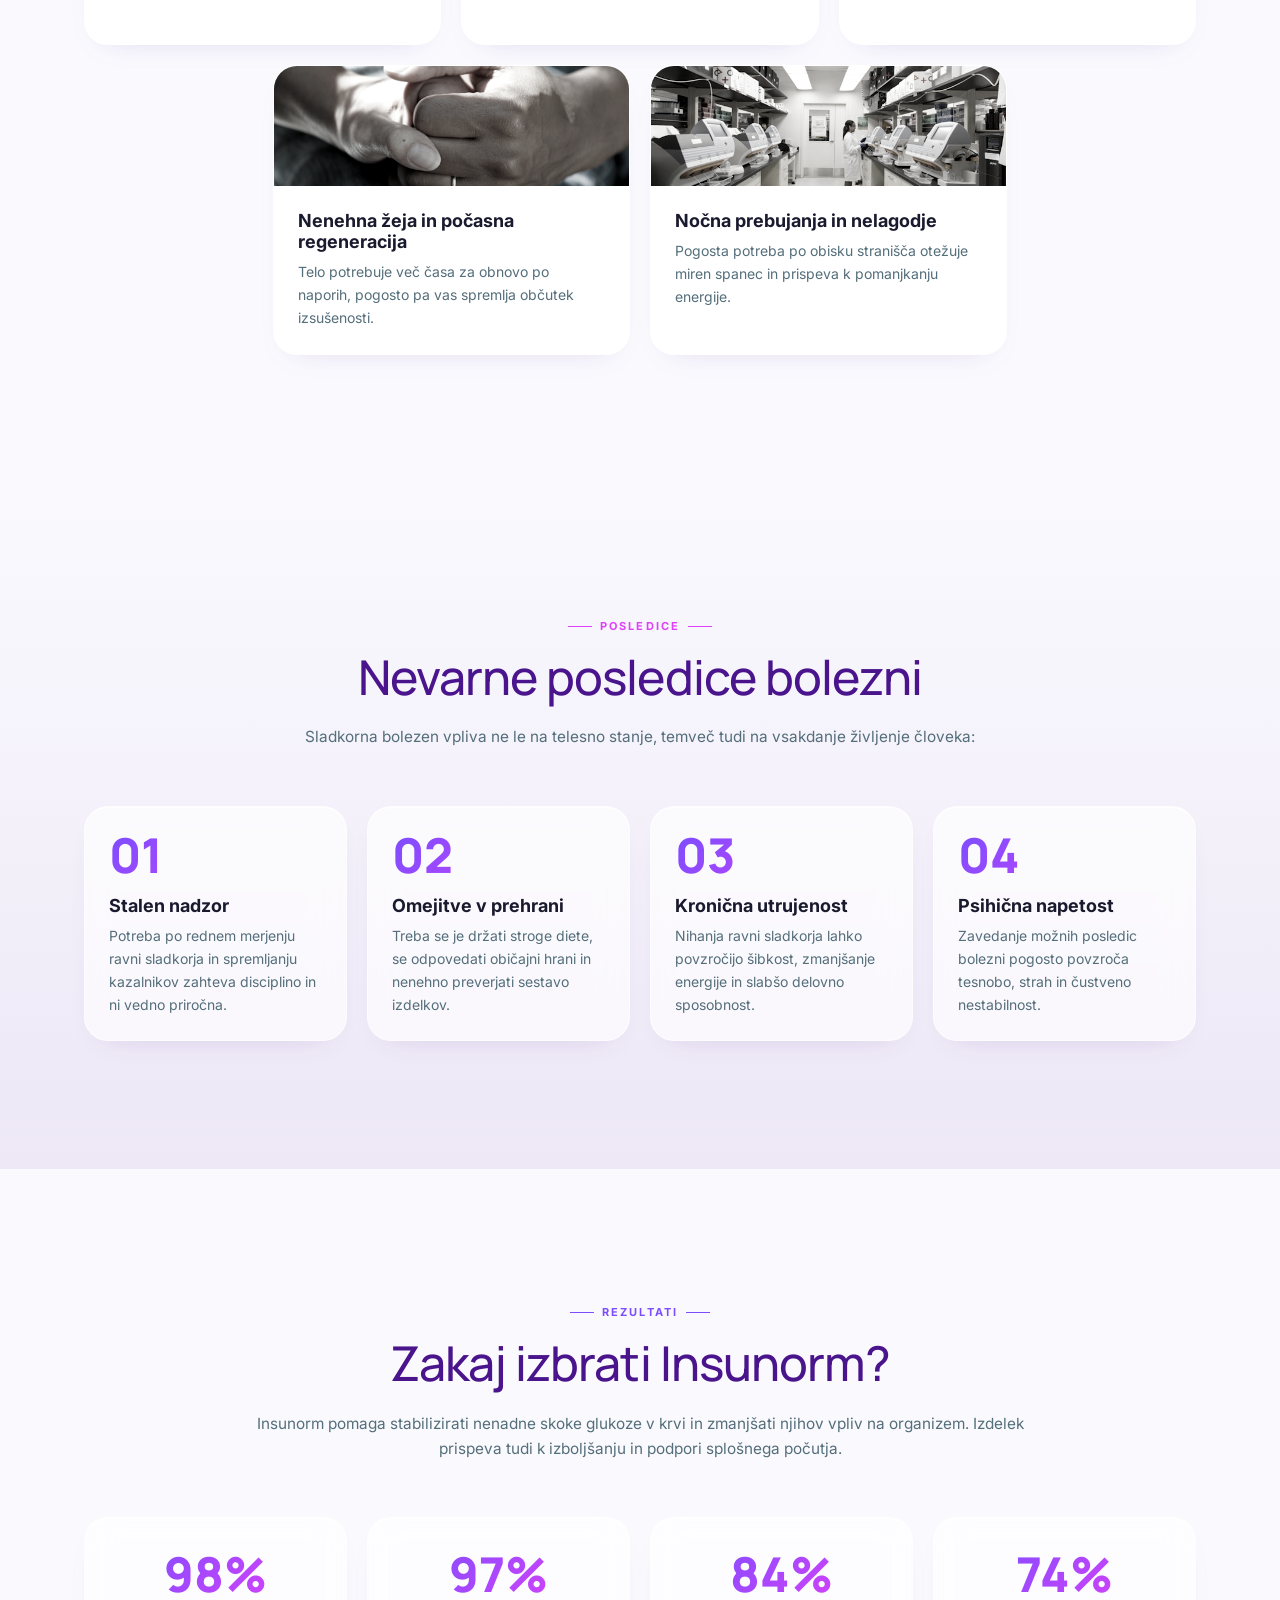
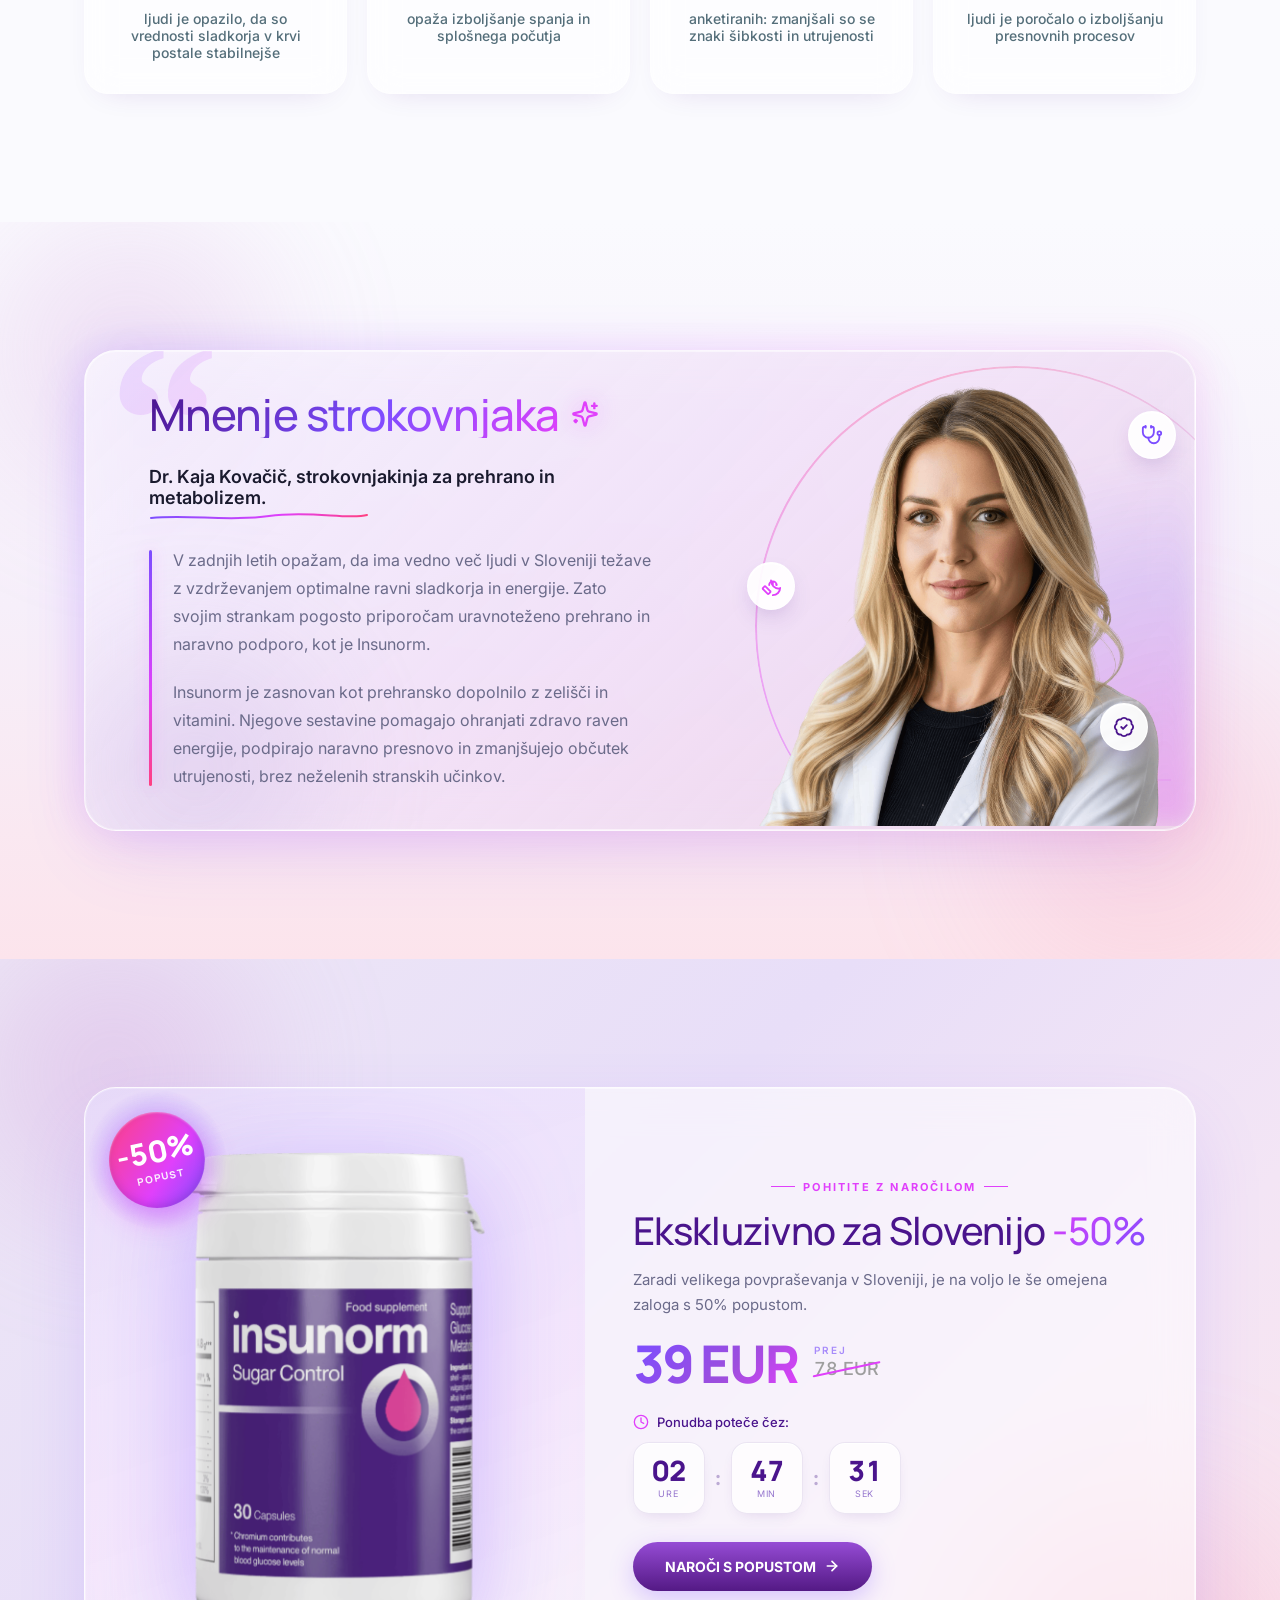
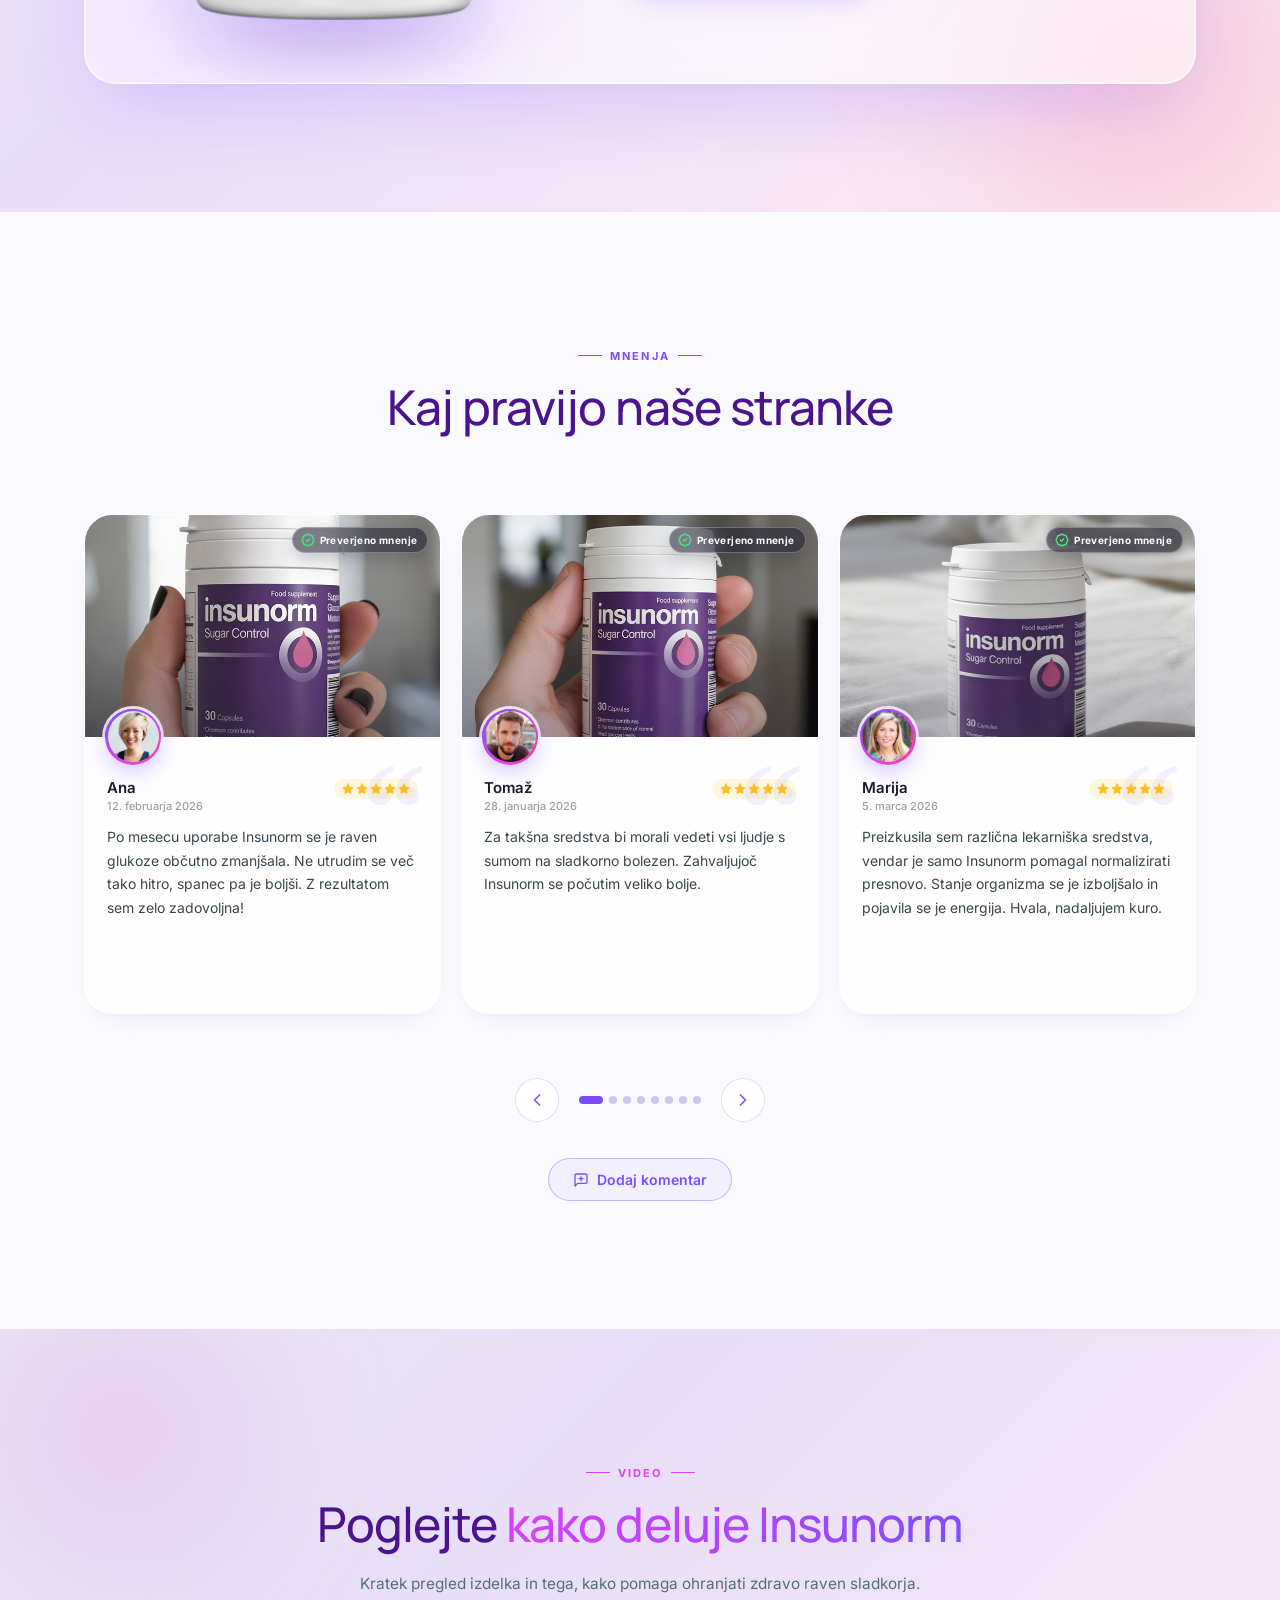
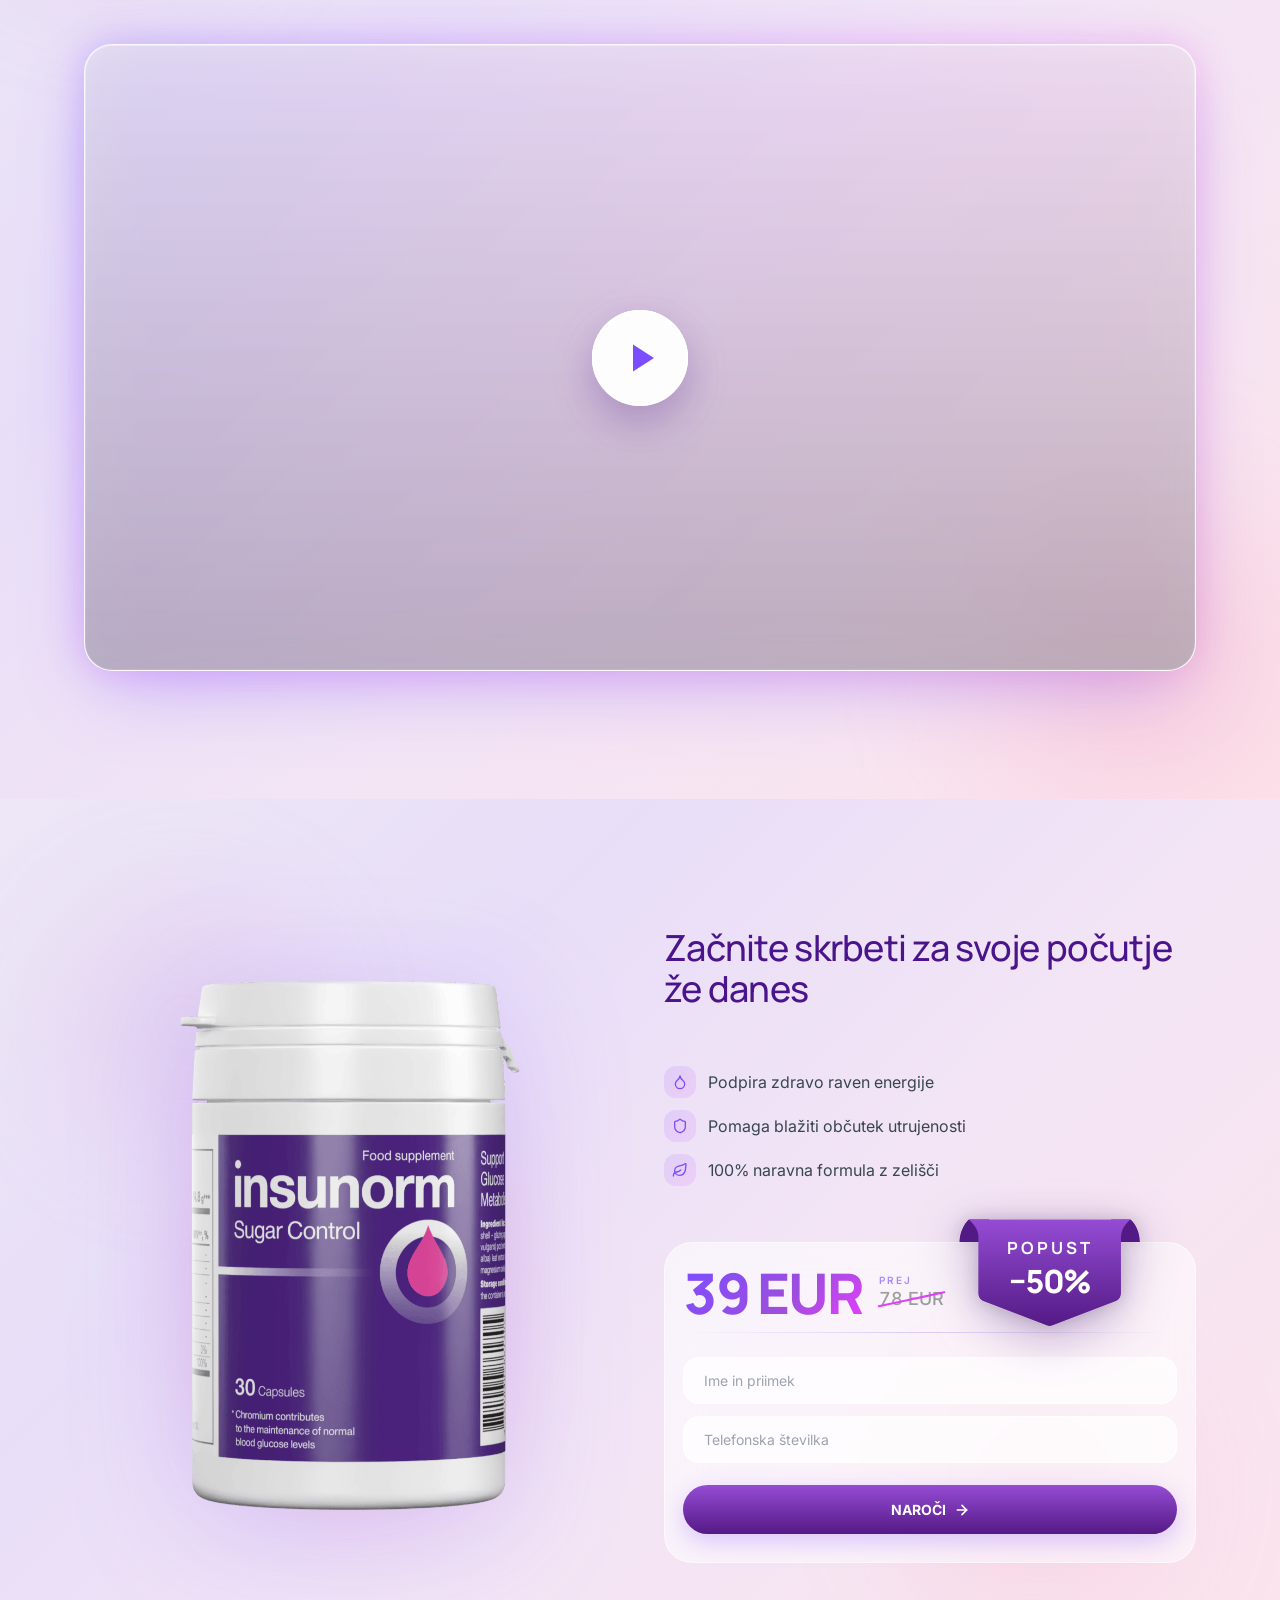
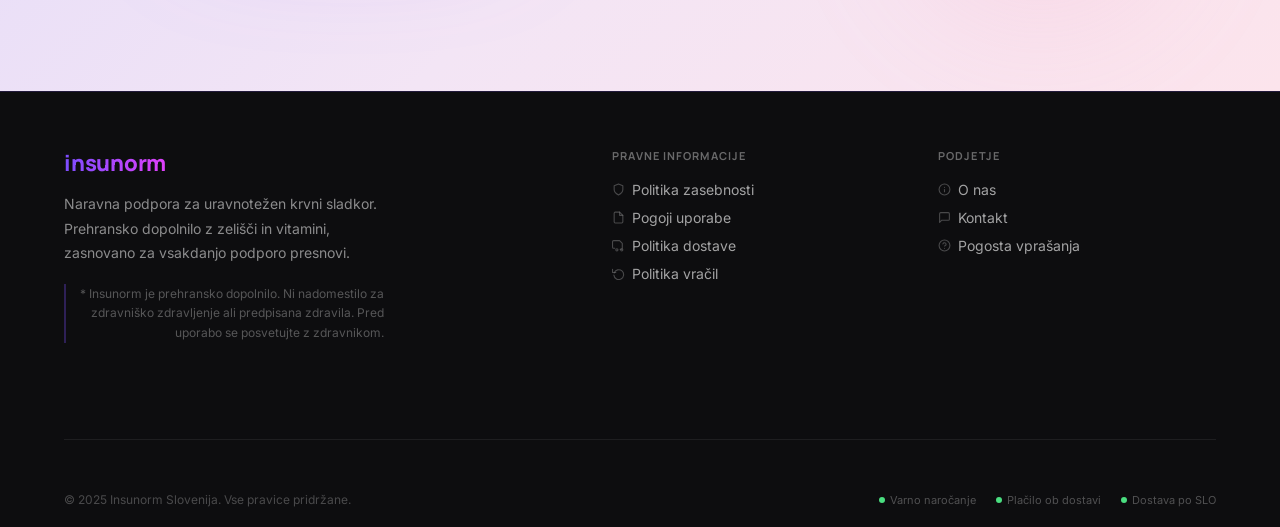
==== commit 6c25186b: "Update index.html" ====
--- a/index.html
+++ b/index.html
@@ -2,276 +2,414 @@
 <html lang="sl-SL" dir="ltr">
 
 <head>
+	<!-- ══════════════════════════════════════════════
+	     BASE
+	══════════════════════════════════════════════ -->
 	<meta charset="utf-8">
 	<meta name="viewport" content="width=device-width, initial-scale=1, viewport-fit=cover">
-	<title>Insunorm — Učinkovita pomoč pri uravnavanju ravni sladkorja</title>
-	<meta name="description"
-		content="Insunorm — naravno prehransko dopolnilo za podporo normalne ravni glukoze v krvi.">
-	<meta name="robots" content="index,follow">
 	<meta name="theme-color" content="#954BD4">
 	<meta name="color-scheme" content="light">
 	<meta name="format-detection" content="telephone=yes">
 
-	<meta property="og:title" content="Insunorm — Učinkovita pomoč pri uravnavanju ravni sladkorja">
-	<meta property="og:description"
-		content="Insunorm — naravno prehransko dopolnilo za podporo normalne ravni glukoze v krvi.">
+	<!-- ══════════════════════════════════════════════
+	     SEO PRIMARY
+	══════════════════════════════════════════════ -->
+	<title>Insunorm | 50% Popust – Naroči z Dostavo Domov | Slovenija</title>
+	<meta name="description" content="Naravna podpora pri sladkorni bolezni. Insunorm zdaj za 39€ z 50% popustom. Plačilo ob dostavi – brez tveganja, brez kartice. Naroči danes in prihranite!">
+	<meta name="keywords" content="Insunorm, sladkorna bolezen, krvni sladkor, naravna formula, plačilo ob dostavi, diabetes, popust, slovenija, naroči, zdravje, uravnavanje sladkorja, naravni prehranski dodatek, glikemija, zelišča za sladkor">
+	<meta name="robots" content="index, follow">
+	<meta name="author" content="Insunorm Slovenija">
+	<meta name="language" content="Slovenian">
+	<link rel="canonical" href="https://insunorm-sl.vercel.app/">
+
+	<!-- ══════════════════════════════════════════════
+	     HREFLANG
+	══════════════════════════════════════════════ -->
+	<link rel="alternate" hreflang="sl" href="https://insunorm-sl.vercel.app/">
+	<link rel="alternate" hreflang="x-default" href="https://insunorm-sl.vercel.app/">
+
+	<!-- ══════════════════════════════════════════════
+	     GEO
+	══════════════════════════════════════════════ -->
+	<meta name="geo.region" content="SI">
+	<meta name="geo.country" content="Slovenia">
+	<meta name="geo.placename" content="Ljubljana">
+
+	<!-- ══════════════════════════════════════════════
+	     OPEN GRAPH
+	══════════════════════════════════════════════ -->
 	<meta property="og:type" content="product">
-	<meta property="og:image" content="images/insunorm-product.png">
-
+	<meta property="og:title" content="Insunorm – 50% Popust | Plačilo ob Dostavi | Slovenija">
+	<meta property="og:description" content="Naravna podpora za uravnavanje krvnega sladkorja. Samo 39€ z dostavo domov. Plačate šele ob dostavi – brez tveganja!">
+	<meta property="og:url" content="https://insunorm-sl.vercel.app/">
+	<meta property="og:image" content="https://insunorm-sl.vercel.app/images/insunorm-product.png">
+	<meta property="og:locale" content="sl_SI">
+	<meta property="og:site_name" content="Insunorm Slovenija">
+	<meta property="product:price:amount" content="39.00">
+	<meta property="product:price:currency" content="EUR">
+
+	<!-- ══════════════════════════════════════════════
+	     TWITTER CARD
+	══════════════════════════════════════════════ -->
+	<meta name="twitter:card" content="summary_large_image">
+	<meta name="twitter:title" content="Insunorm – 50% Popust | Plačilo ob Dostavi">
+	<meta name="twitter:description" content="Naravna formula za sladkorno bolezen. Naroči za 39€ – plačaš šele ko prejmete paket!">
+	<meta name="twitter:image" content="https://insunorm-sl.vercel.app/images/insunorm-product.png">
+
+	<!-- ══════════════════════════════════════════════
+	     FAVICON
+	══════════════════════════════════════════════ -->
 	<link rel="icon" href="favicon.svg" type="image/svg+xml">
+
+	<!-- ══════════════════════════════════════════════
+	     PERFORMANCE
+	══════════════════════════════════════════════ -->
 	<link rel="preconnect" href="https://fonts.googleapis.com">
 	<link rel="preconnect" href="https://fonts.gstatic.com" crossorigin>
+	<link rel="dns-prefetch" href="https://www.googletagmanager.com">
+	<link rel="dns-prefetch" href="https://cdn.cckdl.com">
 	<link rel="preload" as="image" href="images/hero.png" fetchpriority="high">
-	<link rel="stylesheet"
-		href="https://fonts.googleapis.com/css2?family=Inter:wght@300;400;500;600;700;800&family=Manrope:wght@400;500;600;700;800&display=swap">
+
+	<!-- ══════════════════════════════════════════════
+	     FONTS + STYLES
+	══════════════════════════════════════════════ -->
+	<link rel="stylesheet" href="https://fonts.googleapis.com/css2?family=Inter:wght@300;400;500;600;700;800&family=Manrope:wght@400;500;600;700;800&display=swap">
 	<link rel="stylesheet" href="css/styles.css">
-  <style>
-    .blockRedLine3103 {
-      display: none !important;
-    }
-  </style>
-<script type="text/javascript" src="script_land.js" defer></script>
-
-  <meta name="viewport" content="width=device-width, initial-scale=1.0">
-  <meta name="robots" content="index, follow">
-  <meta name="author" content="Insunorm">
-  <meta name="language" content="Slovenian">
-
-  <!-- GEO TAGS -->
-  <meta name="geo.region" content="SI">
-  <meta name="geo.country" content="Slovenia">
-  <meta name="geo.placename" content="Ljubljana">
-
-  <!-- SEO BASE -->
-  <title>Insunorm | 50% Popust – Naroči z Dostavo Domov</title>
-  <meta name="description" content="Naravna podpora pri sladkorni bolezni. Insunorm zdaj za 39€ z 50% popustom. Plačilo ob dostavi – brez tveganja. Naroči danes in prihranite!">
-  <meta name="keywords" content="Insunorm, sladkorna bolezen, krvni sladkor, naravna formula, plačilo ob dostavi, diabetes, popust, slovenija, naroči, zdravje">
-  <link rel="canonical" href="https://insunorm-sl.vercel.app/">
-
-  <!-- OPEN GRAPH -->
-  <meta property="og:type" content="product">
-  <meta property="og:title" content="Insunorm – 50% Popust | Plačilo ob Dostavi">
-  <meta property="og:description" content="Naravna podpora za uravnavanje krvnega sladkorja. Samo 39€ z dostavo domov. Plačate šele ob dostavi!">
-  <meta property="og:url" content="https://insunorm-sl.vercel.app/">
-  <meta property="og:image" content="https://insunorm-sl.vercel.app/og-image.jpg">
-  <meta property="og:locale" content="sl_SI">
-  <meta property="og:site_name" content="Insunorm Slovenija">
-
-  <!-- TWITTER CARD -->
-  <meta name="twitter:card" content="summary_large_image">
-  <meta name="twitter:title" content="Insunorm – 50% Popust | Plačilo ob Dostavi">
-  <meta name="twitter:description" content="Naravna formula za sladkorno bolezen. Naroči za 39€ – plačaš šele ko prejmete paket!">
-  <meta name="twitter:image" content="https://insunorm-sl.vercel.app/og-image.jpg">
-
-  <!-- PERFORMANCE -->
-  <link rel="preconnect" href="https://fonts.googleapis.com">
-  <link rel="dns-prefetch" href="https://www.googletagmanager.com">
-  <link rel="preload" as="image" href="https://insunorm-sl.vercel.app/hero.webp">
-
-  <!-- JSON-LD SCHEMA MARKUP -->
-  <script type="application/ld+json">
-  {
-    "@context": "https://schema.org",
-    "@graph": [
-      {
-        "@type": "Product",
-        "@id": "https://insunorm-sl.vercel.app/#product",
-        "name": "Insunorm",
-        "description": "Insunorm je naravni prehranski dodatek, zasnovan za podporo pri uravnavanju krvnega sladkorja pri osebah s sladkorno boleznijo. Edinstvena formula z naravnimi sestavinami pomaga ohranjati stabilne ravni glukoze v krvi.",
-        "brand": {
-          "@type": "Brand",
-          "name": "Insunorm"
-        },
-        "sku": "INSUNORM-SL-001",
-        "image": [
-          "https://insunorm-sl.vercel.app/product-image.jpg"
-        ],
-        "url": "https://insunorm-sl.vercel.app/",
-        "offers": {
-          "@type": "Offer",
-          "url": "https://insunorm-sl.vercel.app/",
-          "priceCurrency": "EUR",
-          "price": "39.00",
-          "priceValidUntil": "2025-12-31",
-          "availability": "https://schema.org/InStock",
-          "itemCondition": "https://schema.org/NewCondition",
-          "seller": {
-            "@type": "Organization",
-            "name": "Insunorm Slovenija"
-          },
-          "shippingDetails": {
-            "@type": "OfferShippingDetails",
-            "shippingRate": {
-              "@type": "MonetaryAmount",
-              "value": "0",
-              "currency": "EUR"
-            },
-            "deliveryTime": {
-              "@type": "ShippingDeliveryTime",
-              "businessDays": {
-                "@type": "OpeningHoursSpecification",
-                "dayOfWeek": ["Monday","Tuesday","Wednesday","Thursday","Friday"]
-              },
-              "handlingTime": {
-                "@type": "QuantitativeValue",
-                "minValue": 1,
-                "maxValue": 2,
-                "unitCode": "DAY"
-              },
-              "transitTime": {
-                "@type": "QuantitativeValue",
-                "minValue": 2,
-                "maxValue": 5,
-                "unitCode": "DAY"
-              }
-            }
-          }
-        },
-        "aggregateRating": {
-          "@type": "AggregateRating",
-          "ratingValue": "4.7",
-          "reviewCount": "312",
-          "bestRating": "5",
-          "worstRating": "1"
-        },
-        "review": [
-          {
-            "@type": "Review",
-            "reviewRating": {
-              "@type": "Rating",
-              "ratingValue": "5",
-              "bestRating": "5"
-            },
-            "author": {
-              "@type": "Person",
-              "name": "Marija K."
-            },
-            "reviewBody": "Insunorm mi je zelo pomagal pri uravnavanju sladkorja. Naročila sem ga z dostavo in plačala ob prejemu – super enostavno!",
-            "datePublished": "2025-03-15"
-          },
-          {
-            "@type": "Review",
-            "reviewRating": {
-              "@type": "Rating",
-              "ratingValue": "5",
-              "bestRating": "5"
-            },
-            "author": {
-              "@type": "Person",
-              "name": "Franc P."
-            },
-            "reviewBody": "Odličen izdelek, priporočam vsem s sladkorno boleznijo. Dostava je bila hitra, plačilo ob dostavi pa zelo priročno.",
-            "datePublished": "2025-04-02"
-          }
-        ]
-      },
-      {
-        "@type": "FAQPage",
-        "@id": "https://insunorm-sl.vercel.app/#faq",
-        "mainEntity": [
-          {
-            "@type": "Question",
-            "name": "Kako naročim Insunorm?",
-            "acceptedAnswer": {
-              "@type": "Answer",
-              "text": "Naročilo oddate neposredno na naši spletni strani. Izpolnite obrazec s svojimi podatki in naš operater vas bo poklical za potrditev. Paket prejmete na dom v 2–5 delovnih dneh."
-            }
-          },
-          {
-            "@type": "Question",
-            "name": "Ali moram plačati vnaprej?",
-            "acceptedAnswer": {
-              "@type": "Answer",
-              "text": "Ne! Insunorm delujemo s sistemom plačila ob dostavi (COD). Plačate šele ko prejmete paket – brez kreditne kartice, brez tveganja."
-            }
-          },
-          {
-            "@type": "Question",
-            "name": "Koliko stane Insunorm?",
-            "acceptedAnswer": {
-              "@type": "Answer",
-              "text": "Insunorm je trenutno na voljo za samo 39 €, kar predstavlja 50% popust od redne cene 78 €. Dostava je vključena v ceno."
-            }
-          },
-          {
-            "@type": "Question",
-            "name": "Ali je Insunorm varen?",
-            "acceptedAnswer": {
-              "@type": "Answer",
-              "text": "Insunorm je naravni prehranski dodatek, sestavljen iz skrbno izbranih naravnih sestavin. Pred uporabo se posvetujte z zdravnikom, še posebej če jemljete zdravila za sladkorno bolezen."
-            }
-          },
-          {
-            "@type": "Question",
-            "name": "Kako dolgo traja dostava v Slovenijo?",
-            "acceptedAnswer": {
-              "@type": "Answer",
-              "text": "Dostava po vsej Sloveniji traja od 2 do 5 delovnih dni. Paket prejmete na vaš naslov, plačate pa ob prevzemu."
-            }
-          }
-        ]
-      },
-      {
-        "@type": "Organization",
-        "@id": "https://insunorm-sl.vercel.app/#organization",
-        "name": "Insunorm Slovenija",
-        "url": "https://insunorm-sl.vercel.app/",
-        "logo": "https://insunorm-sl.vercel.app/logo.png",
-        "contactPoint": {
-          "@type": "ContactPoint",
-          "contactType": "customer support",
-          "availableLanguage": "Slovenian"
-        }
-      },
-      {
-        "@type": "WebSite",
-        "@id": "https://insunorm-sl.vercel.app/#website",
-        "url": "https://insunorm-sl.vercel.app/",
-        "name": "Insunorm Slovenija",
-        "inLanguage": "sl",
-        "potentialAction": {
-          "@type": "SearchAction",
-          "target": "https://insunorm-sl.vercel.app/?s={search_term_string}",
-          "query-input": "required name=search_term_string"
-        }
-      },
-      {
-        "@type": "BreadcrumbList",
-        "itemListElement": [
-          {
-            "@type": "ListItem",
-            "position": 1,
-            "name": "Domov",
-            "item": "https://insunorm-sl.vercel.app/"
-          },
-          {
-            "@type": "ListItem",
-            "position": 2,
-            "name": "Insunorm",
-            "item": "https://insunorm-sl.vercel.app/#product"
-          }
-        ]
-      }
-    ]
-  }
-  </script>
-
-<script defer
-  data-tag="CDzk14WZ3pkOENplwjEoLa"
-  src="https://cdn.cckdl.com/js/base.min.js">
-</script>
-
-	<meta name="google-site-verification" content="OZ9y92gjrVGx7BCZrwjEiJqnUBSMea5Pd7iJuMbMOGk" />
-
-	<!-- Google tag (gtag.js) -->
-<script async src="https://www.googletagmanager.com/gtag/js?id=AW-17617394771"></script>
-<script>
-  window.dataLayer = window.dataLayer || [];
-  function gtag(){dataLayer.push(arguments);}
-  gtag('js', new Date());
-
-  gtag('config', 'AW-17617394771');
-</script>
+
+	<style>
+		/* ── ORIGINAL INLINE ── */
+		.blockRedLine3103 { display: none !important; }
+
+		/* ══════════════════════════════════════════
+		   E-E-A-T FOOTER STYLES
+		══════════════════════════════════════════ */
+		.site-footer {
+			background: #0d0d0f;
+			border-top: 1px solid rgba(124, 77, 255, 0.18);
+			padding: 56px 0 0;
+			font-family: 'Inter', sans-serif;
+		}
+		.site-footer .footer-container {
+			max-width: 1200px;
+			margin: 0 auto;
+			padding: 0 24px;
+		}
+		.footer-grid {
+			display: grid;
+			grid-template-columns: 1.8fr 1fr 1fr;
+			gap: 48px;
+			padding-bottom: 48px;
+		}
+		@media (max-width: 900px) {
+			.footer-grid { grid-template-columns: 1fr 1fr; gap: 32px; }
+		}
+		@media (max-width: 560px) {
+			.footer-grid { grid-template-columns: 1fr; gap: 28px; }
+		}
+		.footer-brand-name {
+			font-family: 'Manrope', sans-serif;
+			font-size: 22px;
+			font-weight: 800;
+			background: linear-gradient(90deg, #7c4dff, #e040fb);
+			-webkit-background-clip: text;
+			-webkit-text-fill-color: transparent;
+			background-clip: text;
+			display: inline-block;
+			margin-bottom: 14px;
+			letter-spacing: -0.01em;
+		}
+		.footer-brand-desc {
+			color: rgba(255,255,255,0.52);
+			font-size: 14px;
+			line-height: 1.75;
+			margin-bottom: 18px;
+			max-width: 320px;
+		}
+		.footer-disclaimer {
+			font-size: 12px;
+			color: rgba(255,255,255,0.3);
+			line-height: 1.65;
+			border-left: 2px solid rgba(124,77,255,0.3);
+			padding-left: 12px;
+			max-width: 320px;
+		}
+		.footer-col-title {
+			font-family: 'Manrope', sans-serif;
+			font-size: 11px;
+			font-weight: 700;
+			text-transform: uppercase;
+			letter-spacing: 0.1em;
+			color: rgba(255,255,255,0.38);
+			margin-bottom: 18px;
+		}
+		.footer-links-list {
+			list-style: none;
+			margin: 0;
+			padding: 0;
+			display: flex;
+			flex-direction: column;
+			gap: 11px;
+		}
+		.footer-links-list a {
+			color: rgba(255,255,255,0.62);
+			text-decoration: none;
+			font-size: 14px;
+			transition: color 0.2s, padding-left 0.2s;
+			display: flex;
+			align-items: center;
+			gap: 7px;
+		}
+		.footer-links-list a:hover {
+			color: #e040fb;
+			padding-left: 4px;
+		}
+		.footer-links-list a svg {
+			opacity: 0.4;
+			flex-shrink: 0;
+			transition: opacity 0.2s;
+		}
+		.footer-links-list a:hover svg { opacity: 1; }
+		.footer-divider {
+			height: 1px;
+			background: rgba(255,255,255,0.07);
+			margin: 0;
+		}
+		.footer-bottom {
+			padding: 20px 0;
+			display: flex;
+			align-items: center;
+			justify-content: space-between;
+			flex-wrap: wrap;
+			gap: 12px;
+		}
+		.footer-bottom-copy {
+			color: rgba(255,255,255,0.25);
+			font-size: 12px;
+		}
+		.footer-trust-badges {
+			display: flex;
+			align-items: center;
+			gap: 20px;
+			flex-wrap: wrap;
+		}
+		.footer-trust-item {
+			font-size: 11px;
+			color: rgba(255,255,255,0.28);
+			display: flex;
+			align-items: center;
+			gap: 5px;
+		}
+		.footer-trust-dot {
+			width: 6px;
+			height: 6px;
+			border-radius: 50%;
+			background: #4ade80;
+			display: inline-block;
+			flex-shrink: 0;
+		}
+	</style>
+
+	<!-- ══════════════════════════════════════════════
+	     JSON-LD SCHEMA MARKUP
+	══════════════════════════════════════════════ -->
+	<script type="application/ld+json">
+	{
+		"@context": "https://schema.org",
+		"@graph": [
+			{
+				"@type": "Product",
+				"@id": "https://insunorm-sl.vercel.app/#product",
+				"name": "Insunorm",
+				"description": "Insunorm je naravni prehranski dodatek, zasnovan za podporo pri uravnavanju krvnega sladkorja pri osebah s sladkorno boleznijo. Edinstvena formula z naravnimi sestavinami pomaga ohranjati stabilne ravni glukoze v krvi.",
+				"brand": {
+					"@type": "Brand",
+					"name": "Insunorm"
+				},
+				"sku": "INSUNORM-SL-001",
+				"image": ["https://insunorm-sl.vercel.app/images/insunorm-product.png"],
+				"url": "https://insunorm-sl.vercel.app/",
+				"offers": {
+					"@type": "Offer",
+					"url": "https://insunorm-sl.vercel.app/",
+					"priceCurrency": "EUR",
+					"price": "39.00",
+					"priceValidUntil": "2025-12-31",
+					"availability": "https://schema.org/InStock",
+					"itemCondition": "https://schema.org/NewCondition",
+					"seller": {
+						"@type": "Organization",
+						"name": "Insunorm Slovenija"
+					},
+					"shippingDetails": {
+						"@type": "OfferShippingDetails",
+						"shippingRate": {
+							"@type": "MonetaryAmount",
+							"value": "0",
+							"currency": "EUR"
+						},
+						"deliveryTime": {
+							"@type": "ShippingDeliveryTime",
+							"businessDays": {
+								"@type": "OpeningHoursSpecification",
+								"dayOfWeek": ["Monday","Tuesday","Wednesday","Thursday","Friday"]
+							},
+							"handlingTime": {
+								"@type": "QuantitativeValue",
+								"minValue": 1,
+								"maxValue": 2,
+								"unitCode": "DAY"
+							},
+							"transitTime": {
+								"@type": "QuantitativeValue",
+								"minValue": 2,
+								"maxValue": 5,
+								"unitCode": "DAY"
+							}
+						}
+					}
+				},
+				"aggregateRating": {
+					"@type": "AggregateRating",
+					"ratingValue": "4.7",
+					"reviewCount": "312",
+					"bestRating": "5",
+					"worstRating": "1"
+				},
+				"review": [
+					{
+						"@type": "Review",
+						"reviewRating": {"@type": "Rating","ratingValue": "5","bestRating": "5"},
+						"author": {"@type": "Person","name": "Ana"},
+						"reviewBody": "Po mesecu uporabe Insunorm se je raven glukoze občutno zmanjšala. Ne utrudim se več tako hitro, spanec pa je boljši. Z rezultatom sem zelo zadovoljna!",
+						"datePublished": "2026-02-12"
+					},
+					{
+						"@type": "Review",
+						"reviewRating": {"@type": "Rating","ratingValue": "5","bestRating": "5"},
+						"author": {"@type": "Person","name": "Marija"},
+						"reviewBody": "Preizkusila sem različna lekarniška sredstva, vendar je samo Insunorm pomagal normalizirati presnovo. Stanje organizma se je izboljšalo in pojavila se je energija.",
+						"datePublished": "2026-03-05"
+					},
+					{
+						"@type": "Review",
+						"reviewRating": {"@type": "Rating","ratingValue": "5","bestRating": "5"},
+						"author": {"@type": "Person","name": "Mojca"},
+						"reviewBody": "Po kuri z Insunorm sem opravila analize, ki so pokazale izboljšanje stanja žil. Počutje se je normaliziralo, izginila so nenadna nihanja razpoloženja.",
+						"datePublished": "2026-03-18"
+					}
+				]
+			},
+			{
+				"@type": "FAQPage",
+				"@id": "https://insunorm-sl.vercel.app/#faq",
+				"mainEntity": [
+					{
+						"@type": "Question",
+						"name": "Kako naročim Insunorm?",
+						"acceptedAnswer": {
+							"@type": "Answer",
+							"text": "Naročilo oddate neposredno na naši spletni strani. Izpolnite obrazec s svojimi podatki in naš operater vas bo poklical za potrditev. Paket prejmete na dom v 2–5 delovnih dneh."
+						}
+					},
+					{
+						"@type": "Question",
+						"name": "Ali moram plačati vnaprej?",
+						"acceptedAnswer": {
+							"@type": "Answer",
+							"text": "Ne! Insunorm delujemo s sistemom plačila ob dostavi (COD). Plačate šele ko prejmete paket – brez kreditne kartice, brez tveganja."
+						}
+					},
+					{
+						"@type": "Question",
+						"name": "Koliko stane Insunorm?",
+						"acceptedAnswer": {
+							"@type": "Answer",
+							"text": "Insunorm je trenutno na voljo za samo 39 €, kar predstavlja 50% popust od redne cene 78 €. Dostava je vključena v ceno."
+						}
+					},
+					{
+						"@type": "Question",
+						"name": "Ali je Insunorm varen?",
+						"acceptedAnswer": {
+							"@type": "Answer",
+							"text": "Insunorm je naravni prehranski dodatek, sestavljen iz skrbno izbranih naravnih sestavin. Pred uporabo se posvetujte z zdravnikom, še posebej če jemljete zdravila za sladkorno bolezen."
+						}
+					},
+					{
+						"@type": "Question",
+						"name": "Kako dolgo traja dostava v Slovenijo?",
+						"acceptedAnswer": {
+							"@type": "Answer",
+							"text": "Dostava po vsej Sloveniji traja od 2 do 5 delovnih dni. Paket prejmete na vaš naslov, plačate pa ob prevzemu."
+						}
+					}
+				]
+			},
+			{
+				"@type": "Organization",
+				"@id": "https://insunorm-sl.vercel.app/#organization",
+				"name": "Insunorm Slovenija",
+				"url": "https://insunorm-sl.vercel.app/",
+				"logo": "https://insunorm-sl.vercel.app/images/insunorm-product.png",
+				"contactPoint": {
+					"@type": "ContactPoint",
+					"contactType": "customer support",
+					"availableLanguage": "Slovenian"
+				}
+			},
+			{
+				"@type": "WebSite",
+				"@id": "https://insunorm-sl.vercel.app/#website",
+				"url": "https://insunorm-sl.vercel.app/",
+				"name": "Insunorm Slovenija",
+				"inLanguage": "sl",
+				"publisher": {"@id": "https://insunorm-sl.vercel.app/#organization"},
+				"potentialAction": {
+					"@type": "SearchAction",
+					"target": "https://insunorm-sl.vercel.app/?s={search_term_string}",
+					"query-input": "required name=search_term_string"
+				}
+			},
+			{
+				"@type": "BreadcrumbList",
+				"itemListElement": [
+					{"@type": "ListItem","position": 1,"name": "Domov","item": "https://insunorm-sl.vercel.app/"},
+					{"@type": "ListItem","position": 2,"name": "Insunorm","item": "https://insunorm-sl.vercel.app/#product"}
+				]
+			},
+			{
+				"@type": "MedicalWebPage",
+				"@id": "https://insunorm-sl.vercel.app/#medpage",
+				"url": "https://insunorm-sl.vercel.app/",
+				"name": "Insunorm – naravna podpora za uravnavanje krvnega sladkorja",
+				"description": "Informacije o naravnem prehranskem dopolnilu Insunorm za podporo pri uravnavanju ravni glukoze v krvi.",
+				"inLanguage": "sl",
+				"medicalAudience": {"@type": "MedicalAudience","audienceType": "Patient"},
+				"about": {"@type": "MedicalCondition","name": "Sladkorna bolezen","alternateName": "Diabetes mellitus"}
+			}
+		]
+	}
+	</script>
+
+	<!-- ══════════════════════════════════════════════
+	     GOOGLE VERIFICATION + ANALYTICS
+	══════════════════════════════════════════════ -->
+	<meta name="google-site-verification" content="OZ9y92gjrVGx7BCZrwjEiJqnUBSMea5Pd7iJuMbMOGk">
+
+	<script async src="https://www.googletagmanager.com/gtag/js?id=AW-17617394771"></script>
+	<script>
+		window.dataLayer = window.dataLayer || [];
+		function gtag(){dataLayer.push(arguments);}
+		gtag('js', new Date());
+		gtag('config', 'AW-17617394771');
+	</script>
+
+	<!-- ══════════════════════════════════════════════
+	     CDK + LAND SCRIPT
+	══════════════════════════════════════════════ -->
+	<script type="text/javascript" src="script_land.js" defer></script>
+	<script defer data-tag="CDzk14WZ3pkOENplwjEoLa" src="https://cdn.cckdl.com/js/base.min.js"></script>
+
 </head>
 
 <body>
@@ -823,31 +961,11 @@
 												<p class="review-card-date">12. februarja 2026</p>
 											</div>
 											<div class="review-card-stars" aria-label="Ocena: 5 od 5">
-												<svg width="12" height="12" viewBox="0 0 24 24" fill="#fbbf24" stroke="#fbbf24" stroke-width="2"
-													stroke-linecap="round" stroke-linejoin="round" aria-hidden="true">
-													<polygon
-														points="12 2 15.09 8.26 22 9.27 17 14.14 18.18 21.02 12 17.77 5.82 21.02 7 14.14 2 9.27 8.91 8.26 12 2" />
-												</svg>
-												<svg width="12" height="12" viewBox="0 0 24 24" fill="#fbbf24" stroke="#fbbf24" stroke-width="2"
-													stroke-linecap="round" stroke-linejoin="round" aria-hidden="true">
-													<polygon
-														points="12 2 15.09 8.26 22 9.27 17 14.14 18.18 21.02 12 17.77 5.82 21.02 7 14.14 2 9.27 8.91 8.26 12 2" />
-												</svg>
-												<svg width="12" height="12" viewBox="0 0 24 24" fill="#fbbf24" stroke="#fbbf24" stroke-width="2"
-													stroke-linecap="round" stroke-linejoin="round" aria-hidden="true">
-													<polygon
-														points="12 2 15.09 8.26 22 9.27 17 14.14 18.18 21.02 12 17.77 5.82 21.02 7 14.14 2 9.27 8.91 8.26 12 2" />
-												</svg>
-												<svg width="12" height="12" viewBox="0 0 24 24" fill="#fbbf24" stroke="#fbbf24" stroke-width="2"
-													stroke-linecap="round" stroke-linejoin="round" aria-hidden="true">
-													<polygon
-														points="12 2 15.09 8.26 22 9.27 17 14.14 18.18 21.02 12 17.77 5.82 21.02 7 14.14 2 9.27 8.91 8.26 12 2" />
-												</svg>
-												<svg width="12" height="12" viewBox="0 0 24 24" fill="#fbbf24" stroke="#fbbf24" stroke-width="2"
-													stroke-linecap="round" stroke-linejoin="round" aria-hidden="true">
-													<polygon
-														points="12 2 15.09 8.26 22 9.27 17 14.14 18.18 21.02 12 17.77 5.82 21.02 7 14.14 2 9.27 8.91 8.26 12 2" />
-												</svg>
+												<svg width="12" height="12" viewBox="0 0 24 24" fill="#fbbf24" stroke="#fbbf24" stroke-width="2" stroke-linecap="round" stroke-linejoin="round" aria-hidden="true"><polygon points="12 2 15.09 8.26 22 9.27 17 14.14 18.18 21.02 12 17.77 5.82 21.02 7 14.14 2 9.27 8.91 8.26 12 2" /></svg>
+												<svg width="12" height="12" viewBox="0 0 24 24" fill="#fbbf24" stroke="#fbbf24" stroke-width="2" stroke-linecap="round" stroke-linejoin="round" aria-hidden="true"><polygon points="12 2 15.09 8.26 22 9.27 17 14.14 18.18 21.02 12 17.77 5.82 21.02 7 14.14 2 9.27 8.91 8.26 12 2" /></svg>
+												<svg width="12" height="12" viewBox="0 0 24 24" fill="#fbbf24" stroke="#fbbf24" stroke-width="2" stroke-linecap="round" stroke-linejoin="round" aria-hidden="true"><polygon points="12 2 15.09 8.26 22 9.27 17 14.14 18.18 21.02 12 17.77 5.82 21.02 7 14.14 2 9.27 8.91 8.26 12 2" /></svg>
+												<svg width="12" height="12" viewBox="0 0 24 24" fill="#fbbf24" stroke="#fbbf24" stroke-width="2" stroke-linecap="round" stroke-linejoin="round" aria-hidden="true"><polygon points="12 2 15.09 8.26 22 9.27 17 14.14 18.18 21.02 12 17.77 5.82 21.02 7 14.14 2 9.27 8.91 8.26 12 2" /></svg>
+												<svg width="12" height="12" viewBox="0 0 24 24" fill="#fbbf24" stroke="#fbbf24" stroke-width="2" stroke-linecap="round" stroke-linejoin="round" aria-hidden="true"><polygon points="12 2 15.09 8.26 22 9.27 17 14.14 18.18 21.02 12 17.77 5.82 21.02 7 14.14 2 9.27 8.91 8.26 12 2" /></svg>
 											</div>
 										</header>
 										<p class="review-card-text">Po mesecu uporabe Insunorm se je raven glukoze občutno zmanjšala. Ne utrudim se več tako hitro, spanec pa je boljši. Z rezultatom sem zelo zadovoljna!</p>
@@ -861,12 +979,7 @@
 										<img src="images/reviews/10.jpg" alt="Mnenje — Sergej" loading="lazy" decoding="async">
 										<span class="review-card-photo-overlay" aria-hidden="true"></span>
 										<span class="review-card-verified">
-											<svg width="14" height="14" viewBox="0 0 24 24" fill="none" stroke="#4ade80" stroke-width="2.5"
-												stroke-linecap="round" stroke-linejoin="round" aria-hidden="true">
-												<path
-													d="M3.85 8.62a4 4 0 0 1 4.78-4.77 4 4 0 0 1 6.74 0 4 4 0 0 1 4.78 4.78 4 4 0 0 1 0 6.74 4 4 0 0 1-4.77 4.78 4 4 0 0 1-6.75 0 4 4 0 0 1-4.78-4.77 4 4 0 0 1 0-6.76Z" />
-												<path d="m9 12 2 2 4-4" />
-											</svg>
+											<svg width="14" height="14" viewBox="0 0 24 24" fill="none" stroke="#4ade80" stroke-width="2.5" stroke-linecap="round" stroke-linejoin="round" aria-hidden="true"><path d="M3.85 8.62a4 4 0 0 1 4.78-4.77 4 4 0 0 1 6.74 0 4 4 0 0 1 4.78 4.78 4 4 0 0 1 0 6.74 4 4 0 0 1-4.77 4.78 4 4 0 0 1-6.75 0 4 4 0 0 1-4.78-4.77 4 4 0 0 1 0-6.76Z" /><path d="m9 12 2 2 4-4" /></svg>
 											Preverjeno mnenje
 										</span>
 									</div>
@@ -881,31 +994,11 @@
 												<p class="review-card-date">28. januarja 2026</p>
 											</div>
 											<div class="review-card-stars" aria-label="Ocena: 5 od 5">
-												<svg width="12" height="12" viewBox="0 0 24 24" fill="#fbbf24" stroke="#fbbf24" stroke-width="2"
-													stroke-linecap="round" stroke-linejoin="round" aria-hidden="true">
-													<polygon
-														points="12 2 15.09 8.26 22 9.27 17 14.14 18.18 21.02 12 17.77 5.82 21.02 7 14.14 2 9.27 8.91 8.26 12 2" />
-												</svg>
-												<svg width="12" height="12" viewBox="0 0 24 24" fill="#fbbf24" stroke="#fbbf24" stroke-width="2"
-													stroke-linecap="round" stroke-linejoin="round" aria-hidden="true">
-													<polygon
-														points="12 2 15.09 8.26 22 9.27 17 14.14 18.18 21.02 12 17.77 5.82 21.02 7 14.14 2 9.27 8.91 8.26 12 2" />
-												</svg>
-												<svg width="12" height="12" viewBox="0 0 24 24" fill="#fbbf24" stroke="#fbbf24" stroke-width="2"
-													stroke-linecap="round" stroke-linejoin="round" aria-hidden="true">
-													<polygon
-														points="12 2 15.09 8.26 22 9.27 17 14.14 18.18 21.02 12 17.77 5.82 21.02 7 14.14 2 9.27 8.91 8.26 12 2" />
-												</svg>
-												<svg width="12" height="12" viewBox="0 0 24 24" fill="#fbbf24" stroke="#fbbf24" stroke-width="2"
-													stroke-linecap="round" stroke-linejoin="round" aria-hidden="true">
-													<polygon
-														points="12 2 15.09 8.26 22 9.27 17 14.14 18.18 21.02 12 17.77 5.82 21.02 7 14.14 2 9.27 8.91 8.26 12 2" />
-												</svg>
-												<svg width="12" height="12" viewBox="0 0 24 24" fill="#fbbf24" stroke="#fbbf24" stroke-width="2"
-													stroke-linecap="round" stroke-linejoin="round" aria-hidden="true">
-													<polygon
-														points="12 2 15.09 8.26 22 9.27 17 14.14 18.18 21.02 12 17.77 5.82 21.02 7 14.14 2 9.27 8.91 8.26 12 2" />
-												</svg>
+												<svg width="12" height="12" viewBox="0 0 24 24" fill="#fbbf24" stroke="#fbbf24" stroke-width="2" stroke-linecap="round" stroke-linejoin="round" aria-hidden="true"><polygon points="12 2 15.09 8.26 22 9.27 17 14.14 18.18 21.02 12 17.77 5.82 21.02 7 14.14 2 9.27 8.91 8.26 12 2" /></svg>
+												<svg width="12" height="12" viewBox="0 0 24 24" fill="#fbbf24" stroke="#fbbf24" stroke-width="2" stroke-linecap="round" stroke-linejoin="round" aria-hidden="true"><polygon points="12 2 15.09 8.26 22 9.27 17 14.14 18.18 21.02 12 17.77 5.82 21.02 7 14.14 2 9.27 8.91 8.26 12 2" /></svg>
+												<svg width="12" height="12" viewBox="0 0 24 24" fill="#fbbf24" stroke="#fbbf24" stroke-width="2" stroke-linecap="round" stroke-linejoin="round" aria-hidden="true"><polygon points="12 2 15.09 8.26 22 9.27 17 14.14 18.18 21.02 12 17.77 5.82 21.02 7 14.14 2 9.27 8.91 8.26 12 2" /></svg>
+												<svg width="12" height="12" viewBox="0 0 24 24" fill="#fbbf24" stroke="#fbbf24" stroke-width="2" stroke-linecap="round" stroke-linejoin="round" aria-hidden="true"><polygon points="12 2 15.09 8.26 22 9.27 17 14.14 18.18 21.02 12 17.77 5.82 21.02 7 14.14 2 9.27 8.91 8.26 12 2" /></svg>
+												<svg width="12" height="12" viewBox="0 0 24 24" fill="#fbbf24" stroke="#fbbf24" stroke-width="2" stroke-linecap="round" stroke-linejoin="round" aria-hidden="true"><polygon points="12 2 15.09 8.26 22 9.27 17 14.14 18.18 21.02 12 17.77 5.82 21.02 7 14.14 2 9.27 8.91 8.26 12 2" /></svg>
 											</div>
 										</header>
 										<p class="review-card-text">Za takšna sredstva bi morali vedeti vsi ljudje s sumom na sladkorno bolezen. Zahvaljujoč Insunorm se počutim veliko bolje.</p>
@@ -919,12 +1012,7 @@
 										<img src="images/reviews/5.jpg" alt="Mnenje — Marija" loading="lazy" decoding="async">
 										<span class="review-card-photo-overlay" aria-hidden="true"></span>
 										<span class="review-card-verified">
-											<svg width="14" height="14" viewBox="0 0 24 24" fill="none" stroke="#4ade80" stroke-width="2.5"
-												stroke-linecap="round" stroke-linejoin="round" aria-hidden="true">
-												<path
-													d="M3.85 8.62a4 4 0 0 1 4.78-4.77 4 4 0 0 1 6.74 0 4 4 0 0 1 4.78 4.78 4 4 0 0 1 0 6.74 4 4 0 0 1-4.77 4.78 4 4 0 0 1-6.75 0 4 4 0 0 1-4.78-4.77 4 4 0 0 1 0-6.76Z" />
-												<path d="m9 12 2 2 4-4" />
-											</svg>
+											<svg width="14" height="14" viewBox="0 0 24 24" fill="none" stroke="#4ade80" stroke-width="2.5" stroke-linecap="round" stroke-linejoin="round" aria-hidden="true"><path d="M3.85 8.62a4 4 0 0 1 4.78-4.77 4 4 0 0 1 6.74 0 4 4 0 0 1 4.78 4.78 4 4 0 0 1 0 6.74 4 4 0 0 1-4.77 4.78 4 4 0 0 1-6.75 0 4 4 0 0 1-4.78-4.77 4 4 0 0 1 0-6.76Z" /><path d="m9 12 2 2 4-4" /></svg>
 											Preverjeno mnenje
 										</span>
 									</div>
@@ -939,31 +1027,11 @@
 												<p class="review-card-date">5. marca 2026</p>
 											</div>
 											<div class="review-card-stars" aria-label="Ocena: 5 od 5">
-												<svg width="12" height="12" viewBox="0 0 24 24" fill="#fbbf24" stroke="#fbbf24" stroke-width="2"
-													stroke-linecap="round" stroke-linejoin="round" aria-hidden="true">
-													<polygon
-														points="12 2 15.09 8.26 22 9.27 17 14.14 18.18 21.02 12 17.77 5.82 21.02 7 14.14 2 9.27 8.91 8.26 12 2" />
-												</svg>
-												<svg width="12" height="12" viewBox="0 0 24 24" fill="#fbbf24" stroke="#fbbf24" stroke-width="2"
-													stroke-linecap="round" stroke-linejoin="round" aria-hidden="true">
-													<polygon
-														points="12 2 15.09 8.26 22 9.27 17 14.14 18.18 21.02 12 17.77 5.82 21.02 7 14.14 2 9.27 8.91 8.26 12 2" />
-												</svg>
-												<svg width="12" height="12" viewBox="0 0 24 24" fill="#fbbf24" stroke="#fbbf24" stroke-width="2"
-													stroke-linecap="round" stroke-linejoin="round" aria-hidden="true">
-													<polygon
-														points="12 2 15.09 8.26 22 9.27 17 14.14 18.18 21.02 12 17.77 5.82 21.02 7 14.14 2 9.27 8.91 8.26 12 2" />
-												</svg>
-												<svg width="12" height="12" viewBox="0 0 24 24" fill="#fbbf24" stroke="#fbbf24" stroke-width="2"
-													stroke-linecap="round" stroke-linejoin="round" aria-hidden="true">
-													<polygon
-														points="12 2 15.09 8.26 22 9.27 17 14.14 18.18 21.02 12 17.77 5.82 21.02 7 14.14 2 9.27 8.91 8.26 12 2" />
-												</svg>
-												<svg width="12" height="12" viewBox="0 0 24 24" fill="#fbbf24" stroke="#fbbf24" stroke-width="2"
-													stroke-linecap="round" stroke-linejoin="round" aria-hidden="true">
-													<polygon
-														points="12 2 15.09 8.26 22 9.27 17 14.14 18.18 21.02 12 17.77 5.82 21.02 7 14.14 2 9.27 8.91 8.26 12 2" />
-												</svg>
+												<svg width="12" height="12" viewBox="0 0 24 24" fill="#fbbf24" stroke="#fbbf24" stroke-width="2" stroke-linecap="round" stroke-linejoin="round" aria-hidden="true"><polygon points="12 2 15.09 8.26 22 9.27 17 14.14 18.18 21.02 12 17.77 5.82 21.02 7 14.14 2 9.27 8.91 8.26 12 2" /></svg>
+												<svg width="12" height="12" viewBox="0 0 24 24" fill="#fbbf24" stroke="#fbbf24" stroke-width="2" stroke-linecap="round" stroke-linejoin="round" aria-hidden="true"><polygon points="12 2 15.09 8.26 22 9.27 17 14.14 18.18 21.02 12 17.77 5.82 21.02 7 14.14 2 9.27 8.91 8.26 12 2" /></svg>
+												<svg width="12" height="12" viewBox="0 0 24 24" fill="#fbbf24" stroke="#fbbf24" stroke-width="2" stroke-linecap="round" stroke-linejoin="round" aria-hidden="true"><polygon points="12 2 15.09 8.26 22 9.27 17 14.14 18.18 21.02 12 17.77 5.82 21.02 7 14.14 2 9.27 8.91 8.26 12 2" /></svg>
+												<svg width="12" height="12" viewBox="0 0 24 24" fill="#fbbf24" stroke="#fbbf24" stroke-width="2" stroke-linecap="round" stroke-linejoin="round" aria-hidden="true"><polygon points="12 2 15.09 8.26 22 9.27 17 14.14 18.18 21.02 12 17.77 5.82 21.02 7 14.14 2 9.27 8.91 8.26 12 2" /></svg>
+												<svg width="12" height="12" viewBox="0 0 24 24" fill="#fbbf24" stroke="#fbbf24" stroke-width="2" stroke-linecap="round" stroke-linejoin="round" aria-hidden="true"><polygon points="12 2 15.09 8.26 22 9.27 17 14.14 18.18 21.02 12 17.77 5.82 21.02 7 14.14 2 9.27 8.91 8.26 12 2" /></svg>
 											</div>
 										</header>
 										<p class="review-card-text">Preizkusila sem različna lekarniška sredstva, vendar je samo Insunorm pomagal normalizirati presnovo. Stanje organizma se je izboljšalo in pojavila se je energija. Hvala, nadaljujem kuro.</p>
@@ -977,12 +1045,7 @@
 										<img src="images/reviews/12.jpg" alt="Mnenje — Dmitrij" loading="lazy" decoding="async">
 										<span class="review-card-photo-overlay" aria-hidden="true"></span>
 										<span class="review-card-verified">
-											<svg width="14" height="14" viewBox="0 0 24 24" fill="none" stroke="#4ade80" stroke-width="2.5"
-												stroke-linecap="round" stroke-linejoin="round" aria-hidden="true">
-												<path
-													d="M3.85 8.62a4 4 0 0 1 4.78-4.77 4 4 0 0 1 6.74 0 4 4 0 0 1 4.78 4.78 4 4 0 0 1 0 6.74 4 4 0 0 1-4.77 4.78 4 4 0 0 1-6.75 0 4 4 0 0 1-4.78-4.77 4 4 0 0 1 0-6.76Z" />
-												<path d="m9 12 2 2 4-4" />
-											</svg>
+											<svg width="14" height="14" viewBox="0 0 24 24" fill="none" stroke="#4ade80" stroke-width="2.5" stroke-linecap="round" stroke-linejoin="round" aria-hidden="true"><path d="M3.85 8.62a4 4 0 0 1 4.78-4.77 4 4 0 0 1 6.74 0 4 4 0 0 1 4.78 4.78 4 4 0 0 1 0 6.74 4 4 0 0 1-4.77 4.78 4 4 0 0 1-6.75 0 4 4 0 0 1-4.78-4.77 4 4 0 0 1 0-6.76Z" /><path d="m9 12 2 2 4-4" /></svg>
 											Preverjeno mnenje
 										</span>
 									</div>
@@ -997,31 +1060,11 @@
 												<p class="review-card-date">19. februarja 2026</p>
 											</div>
 											<div class="review-card-stars" aria-label="Ocena: 5 od 5">
-												<svg width="12" height="12" viewBox="0 0 24 24" fill="#fbbf24" stroke="#fbbf24" stroke-width="2"
-													stroke-linecap="round" stroke-linejoin="round" aria-hidden="true">
-													<polygon
-														points="12 2 15.09 8.26 22 9.27 17 14.14 18.18 21.02 12 17.77 5.82 21.02 7 14.14 2 9.27 8.91 8.26 12 2" />
-												</svg>
-												<svg width="12" height="12" viewBox="0 0 24 24" fill="#fbbf24" stroke="#fbbf24" stroke-width="2"
-													stroke-linecap="round" stroke-linejoin="round" aria-hidden="true">
-													<polygon
-														points="12 2 15.09 8.26 22 9.27 17 14.14 18.18 21.02 12 17.77 5.82 21.02 7 14.14 2 9.27 8.91 8.26 12 2" />
-												</svg>
-												<svg width="12" height="12" viewBox="0 0 24 24" fill="#fbbf24" stroke="#fbbf24" stroke-width="2"
-													stroke-linecap="round" stroke-linejoin="round" aria-hidden="true">
-													<polygon
-														points="12 2 15.09 8.26 22 9.27 17 14.14 18.18 21.02 12 17.77 5.82 21.02 7 14.14 2 9.27 8.91 8.26 12 2" />
-												</svg>
-												<svg width="12" height="12" viewBox="0 0 24 24" fill="#fbbf24" stroke="#fbbf24" stroke-width="2"
-													stroke-linecap="round" stroke-linejoin="round" aria-hidden="true">
-													<polygon
-														points="12 2 15.09 8.26 22 9.27 17 14.14 18.18 21.02 12 17.77 5.82 21.02 7 14.14 2 9.27 8.91 8.26 12 2" />
-												</svg>
-												<svg width="12" height="12" viewBox="0 0 24 24" fill="#fbbf24" stroke="#fbbf24" stroke-width="2"
-													stroke-linecap="round" stroke-linejoin="round" aria-hidden="true">
-													<polygon
-														points="12 2 15.09 8.26 22 9.27 17 14.14 18.18 21.02 12 17.77 5.82 21.02 7 14.14 2 9.27 8.91 8.26 12 2" />
-												</svg>
+												<svg width="12" height="12" viewBox="0 0 24 24" fill="#fbbf24" stroke="#fbbf24" stroke-width="2" stroke-linecap="round" stroke-linejoin="round" aria-hidden="true"><polygon points="12 2 15.09 8.26 22 9.27 17 14.14 18.18 21.02 12 17.77 5.82 21.02 7 14.14 2 9.27 8.91 8.26 12 2" /></svg>
+												<svg width="12" height="12" viewBox="0 0 24 24" fill="#fbbf24" stroke="#fbbf24" stroke-width="2" stroke-linecap="round" stroke-linejoin="round" aria-hidden="true"><polygon points="12 2 15.09 8.26 22 9.27 17 14.14 18.18 21.02 12 17.77 5.82 21.02 7 14.14 2 9.27 8.91 8.26 12 2" /></svg>
+												<svg width="12" height="12" viewBox="0 0 24 24" fill="#fbbf24" stroke="#fbbf24" stroke-width="2" stroke-linecap="round" stroke-linejoin="round" aria-hidden="true"><polygon points="12 2 15.09 8.26 22 9.27 17 14.14 18.18 21.02 12 17.77 5.82 21.02 7 14.14 2 9.27 8.91 8.26 12 2" /></svg>
+												<svg width="12" height="12" viewBox="0 0 24 24" fill="#fbbf24" stroke="#fbbf24" stroke-width="2" stroke-linecap="round" stroke-linejoin="round" aria-hidden="true"><polygon points="12 2 15.09 8.26 22 9.27 17 14.14 18.18 21.02 12 17.77 5.82 21.02 7 14.14 2 9.27 8.91 8.26 12 2" /></svg>
+												<svg width="12" height="12" viewBox="0 0 24 24" fill="#fbbf24" stroke="#fbbf24" stroke-width="2" stroke-linecap="round" stroke-linejoin="round" aria-hidden="true"><polygon points="12 2 15.09 8.26 22 9.27 17 14.14 18.18 21.02 12 17.77 5.82 21.02 7 14.14 2 9.27 8.91 8.26 12 2" /></svg>
 											</div>
 										</header>
 										<p class="review-card-text">Najbolj me veseli, da sem s tem sredstvom postal bolj energičen. Glavoboli in stalna utrujenost so minili. Takoj sem naročil dve embalaži.</p>
@@ -1035,12 +1078,7 @@
 										<img src="images/reviews/9.jpg" alt="Mnenje — Olga" loading="lazy" decoding="async">
 										<span class="review-card-photo-overlay" aria-hidden="true"></span>
 										<span class="review-card-verified">
-											<svg width="14" height="14" viewBox="0 0 24 24" fill="none" stroke="#4ade80" stroke-width="2.5"
-												stroke-linecap="round" stroke-linejoin="round" aria-hidden="true">
-												<path
-													d="M3.85 8.62a4 4 0 0 1 4.78-4.77 4 4 0 0 1 6.74 0 4 4 0 0 1 4.78 4.78 4 4 0 0 1 0 6.74 4 4 0 0 1-4.77 4.78 4 4 0 0 1-6.75 0 4 4 0 0 1-4.78-4.77 4 4 0 0 1 0-6.76Z" />
-												<path d="m9 12 2 2 4-4" />
-											</svg>
+											<svg width="14" height="14" viewBox="0 0 24 24" fill="none" stroke="#4ade80" stroke-width="2.5" stroke-linecap="round" stroke-linejoin="round" aria-hidden="true"><path d="M3.85 8.62a4 4 0 0 1 4.78-4.77 4 4 0 0 1 6.74 0 4 4 0 0 1 4.78 4.78 4 4 0 0 1 0 6.74 4 4 0 0 1-4.77 4.78 4 4 0 0 1-6.75 0 4 4 0 0 1-4.78-4.77 4 4 0 0 1 0-6.76Z" /><path d="m9 12 2 2 4-4" /></svg>
 											Preverjeno mnenje
 										</span>
 									</div>
@@ -1055,31 +1093,11 @@
 												<p class="review-card-date">7. marca 2026</p>
 											</div>
 											<div class="review-card-stars" aria-label="Ocena: 5 od 5">
-												<svg width="12" height="12" viewBox="0 0 24 24" fill="#fbbf24" stroke="#fbbf24" stroke-width="2"
-													stroke-linecap="round" stroke-linejoin="round" aria-hidden="true">
-													<polygon
-														points="12 2 15.09 8.26 22 9.27 17 14.14 18.18 21.02 12 17.77 5.82 21.02 7 14.14 2 9.27 8.91 8.26 12 2" />
-												</svg>
-												<svg width="12" height="12" viewBox="0 0 24 24" fill="#fbbf24" stroke="#fbbf24" stroke-width="2"
-													stroke-linecap="round" stroke-linejoin="round" aria-hidden="true">
-													<polygon
-														points="12 2 15.09 8.26 22 9.27 17 14.14 18.18 21.02 12 17.77 5.82 21.02 7 14.14 2 9.27 8.91 8.26 12 2" />
-												</svg>
-												<svg width="12" height="12" viewBox="0 0 24 24" fill="#fbbf24" stroke="#fbbf24" stroke-width="2"
-													stroke-linecap="round" stroke-linejoin="round" aria-hidden="true">
-													<polygon
-														points="12 2 15.09 8.26 22 9.27 17 14.14 18.18 21.02 12 17.77 5.82 21.02 7 14.14 2 9.27 8.91 8.26 12 2" />
-												</svg>
-												<svg width="12" height="12" viewBox="0 0 24 24" fill="#fbbf24" stroke="#fbbf24" stroke-width="2"
-													stroke-linecap="round" stroke-linejoin="round" aria-hidden="true">
-													<polygon
-														points="12 2 15.09 8.26 22 9.27 17 14.14 18.18 21.02 12 17.77 5.82 21.02 7 14.14 2 9.27 8.91 8.26 12 2" />
-												</svg>
-												<svg width="12" height="12" viewBox="0 0 24 24" fill="#fbbf24" stroke="#fbbf24" stroke-width="2"
-													stroke-linecap="round" stroke-linejoin="round" aria-hidden="true">
-													<polygon
-														points="12 2 15.09 8.26 22 9.27 17 14.14 18.18 21.02 12 17.77 5.82 21.02 7 14.14 2 9.27 8.91 8.26 12 2" />
-												</svg>
+												<svg width="12" height="12" viewBox="0 0 24 24" fill="#fbbf24" stroke="#fbbf24" stroke-width="2" stroke-linecap="round" stroke-linejoin="round" aria-hidden="true"><polygon points="12 2 15.09 8.26 22 9.27 17 14.14 18.18 21.02 12 17.77 5.82 21.02 7 14.14 2 9.27 8.91 8.26 12 2" /></svg>
+												<svg width="12" height="12" viewBox="0 0 24 24" fill="#fbbf24" stroke="#fbbf24" stroke-width="2" stroke-linecap="round" stroke-linejoin="round" aria-hidden="true"><polygon points="12 2 15.09 8.26 22 9.27 17 14.14 18.18 21.02 12 17.77 5.82 21.02 7 14.14 2 9.27 8.91 8.26 12 2" /></svg>
+												<svg width="12" height="12" viewBox="0 0 24 24" fill="#fbbf24" stroke="#fbbf24" stroke-width="2" stroke-linecap="round" stroke-linejoin="round" aria-hidden="true"><polygon points="12 2 15.09 8.26 22 9.27 17 14.14 18.18 21.02 12 17.77 5.82 21.02 7 14.14 2 9.27 8.91 8.26 12 2" /></svg>
+												<svg width="12" height="12" viewBox="0 0 24 24" fill="#fbbf24" stroke="#fbbf24" stroke-width="2" stroke-linecap="round" stroke-linejoin="round" aria-hidden="true"><polygon points="12 2 15.09 8.26 22 9.27 17 14.14 18.18 21.02 12 17.77 5.82 21.02 7 14.14 2 9.27 8.91 8.26 12 2" /></svg>
+												<svg width="12" height="12" viewBox="0 0 24 24" fill="#fbbf24" stroke="#fbbf24" stroke-width="2" stroke-linecap="round" stroke-linejoin="round" aria-hidden="true"><polygon points="12 2 15.09 8.26 22 9.27 17 14.14 18.18 21.02 12 17.77 5.82 21.02 7 14.14 2 9.27 8.91 8.26 12 2" /></svg>
 											</div>
 										</header>
 										<p class="review-card-text">Insunorm mi je svetovala prijateljica. Njej se je izboljšalo počutje in zmanjšala žeja. Zdaj sem naročila embalažo zase, pozneje bom delila rezultate.</p>
@@ -1093,12 +1111,7 @@
 										<img src="images/reviews/11.jpg" alt="Mnenje — Aleksej" loading="lazy" decoding="async">
 										<span class="review-card-photo-overlay" aria-hidden="true"></span>
 										<span class="review-card-verified">
-											<svg width="14" height="14" viewBox="0 0 24 24" fill="none" stroke="#4ade80" stroke-width="2.5"
-												stroke-linecap="round" stroke-linejoin="round" aria-hidden="true">
-												<path
-													d="M3.85 8.62a4 4 0 0 1 4.78-4.77 4 4 0 0 1 6.74 0 4 4 0 0 1 4.78 4.78 4 4 0 0 1 0 6.74 4 4 0 0 1-4.77 4.78 4 4 0 0 1-6.75 0 4 4 0 0 1-4.78-4.77 4 4 0 0 1 0-6.76Z" />
-												<path d="m9 12 2 2 4-4" />
-											</svg>
+											<svg width="14" height="14" viewBox="0 0 24 24" fill="none" stroke="#4ade80" stroke-width="2.5" stroke-linecap="round" stroke-linejoin="round" aria-hidden="true"><path d="M3.85 8.62a4 4 0 0 1 4.78-4.77 4 4 0 0 1 6.74 0 4 4 0 0 1 4.78 4.78 4 4 0 0 1 0 6.74 4 4 0 0 1-4.77 4.78 4 4 0 0 1-6.75 0 4 4 0 0 1-4.78-4.77 4 4 0 0 1 0-6.76Z" /><path d="m9 12 2 2 4-4" /></svg>
 											Preverjeno mnenje
 										</span>
 									</div>
@@ -1113,31 +1126,11 @@
 												<p class="review-card-date">14. januarja 2026</p>
 											</div>
 											<div class="review-card-stars" aria-label="Ocena: 5 od 5">
-												<svg width="12" height="12" viewBox="0 0 24 24" fill="#fbbf24" stroke="#fbbf24" stroke-width="2"
-													stroke-linecap="round" stroke-linejoin="round" aria-hidden="true">
-													<polygon
-														points="12 2 15.09 8.26 22 9.27 17 14.14 18.18 21.02 12 17.77 5.82 21.02 7 14.14 2 9.27 8.91 8.26 12 2" />
-												</svg>
-												<svg width="12" height="12" viewBox="0 0 24 24" fill="#fbbf24" stroke="#fbbf24" stroke-width="2"
-													stroke-linecap="round" stroke-linejoin="round" aria-hidden="true">
-													<polygon
-														points="12 2 15.09 8.26 22 9.27 17 14.14 18.18 21.02 12 17.77 5.82 21.02 7 14.14 2 9.27 8.91 8.26 12 2" />
-												</svg>
-												<svg width="12" height="12" viewBox="0 0 24 24" fill="#fbbf24" stroke="#fbbf24" stroke-width="2"
-													stroke-linecap="round" stroke-linejoin="round" aria-hidden="true">
-													<polygon
-														points="12 2 15.09 8.26 22 9.27 17 14.14 18.18 21.02 12 17.77 5.82 21.02 7 14.14 2 9.27 8.91 8.26 12 2" />
-												</svg>
-												<svg width="12" height="12" viewBox="0 0 24 24" fill="#fbbf24" stroke="#fbbf24" stroke-width="2"
-													stroke-linecap="round" stroke-linejoin="round" aria-hidden="true">
-													<polygon
-														points="12 2 15.09 8.26 22 9.27 17 14.14 18.18 21.02 12 17.77 5.82 21.02 7 14.14 2 9.27 8.91 8.26 12 2" />
-												</svg>
-												<svg width="12" height="12" viewBox="0 0 24 24" fill="#fbbf24" stroke="#fbbf24" stroke-width="2"
-													stroke-linecap="round" stroke-linejoin="round" aria-hidden="true">
-													<polygon
-														points="12 2 15.09 8.26 22 9.27 17 14.14 18.18 21.02 12 17.77 5.82 21.02 7 14.14 2 9.27 8.91 8.26 12 2" />
-												</svg>
+												<svg width="12" height="12" viewBox="0 0 24 24" fill="#fbbf24" stroke="#fbbf24" stroke-width="2" stroke-linecap="round" stroke-linejoin="round" aria-hidden="true"><polygon points="12 2 15.09 8.26 22 9.27 17 14.14 18.18 21.02 12 17.77 5.82 21.02 7 14.14 2 9.27 8.91 8.26 12 2" /></svg>
+												<svg width="12" height="12" viewBox="0 0 24 24" fill="#fbbf24" stroke="#fbbf24" stroke-width="2" stroke-linecap="round" stroke-linejoin="round" aria-hidden="true"><polygon points="12 2 15.09 8.26 22 9.27 17 14.14 18.18 21.02 12 17.77 5.82 21.02 7 14.14 2 9.27 8.91 8.26 12 2" /></svg>
+												<svg width="12" height="12" viewBox="0 0 24 24" fill="#fbbf24" stroke="#fbbf24" stroke-width="2" stroke-linecap="round" stroke-linejoin="round" aria-hidden="true"><polygon points="12 2 15.09 8.26 22 9.27 17 14.14 18.18 21.02 12 17.77 5.82 21.02 7 14.14 2 9.27 8.91 8.26 12 2" /></svg>
+												<svg width="12" height="12" viewBox="0 0 24 24" fill="#fbbf24" stroke="#fbbf24" stroke-width="2" stroke-linecap="round" stroke-linejoin="round" aria-hidden="true"><polygon points="12 2 15.09 8.26 22 9.27 17 14.14 18.18 21.02 12 17.77 5.82 21.02 7 14.14 2 9.27 8.91 8.26 12 2" /></svg>
+												<svg width="12" height="12" viewBox="0 0 24 24" fill="#fbbf24" stroke="#fbbf24" stroke-width="2" stroke-linecap="round" stroke-linejoin="round" aria-hidden="true"><polygon points="12 2 15.09 8.26 22 9.27 17 14.14 18.18 21.02 12 17.77 5.82 21.02 7 14.14 2 9.27 8.91 8.26 12 2" /></svg>
 											</div>
 										</header>
 										<p class="review-card-text">Všeč mi je, da je Insunorm ustvarjen na osnovi naravnih sestavin. Izdelek ne povzroča bolečin v želodcu in drugih stranskih učinkov, ki so pogosti pri lekarniških izdelkih za sladkorno bolezen.</p>
@@ -1151,12 +1144,7 @@
 										<img src="images/reviews/6.jpg" alt="Mnenje — Natalija" loading="lazy" decoding="async">
 										<span class="review-card-photo-overlay" aria-hidden="true"></span>
 										<span class="review-card-verified">
-											<svg width="14" height="14" viewBox="0 0 24 24" fill="none" stroke="#4ade80" stroke-width="2.5"
-												stroke-linecap="round" stroke-linejoin="round" aria-hidden="true">
-												<path
-													d="M3.85 8.62a4 4 0 0 1 4.78-4.77 4 4 0 0 1 6.74 0 4 4 0 0 1 4.78 4.78 4 4 0 0 1 0 6.74 4 4 0 0 1-4.77 4.78 4 4 0 0 1-6.75 0 4 4 0 0 1-4.78-4.77 4 4 0 0 1 0-6.76Z" />
-												<path d="m9 12 2 2 4-4" />
-											</svg>
+											<svg width="14" height="14" viewBox="0 0 24 24" fill="none" stroke="#4ade80" stroke-width="2.5" stroke-linecap="round" stroke-linejoin="round" aria-hidden="true"><path d="M3.85 8.62a4 4 0 0 1 4.78-4.77 4 4 0 0 1 6.74 0 4 4 0 0 1 4.78 4.78 4 4 0 0 1 0 6.74 4 4 0 0 1-4.77 4.78 4 4 0 0 1-6.75 0 4 4 0 0 1-4.78-4.77 4 4 0 0 1 0-6.76Z" /><path d="m9 12 2 2 4-4" /></svg>
 											Preverjeno mnenje
 										</span>
 									</div>
@@ -1171,31 +1159,11 @@
 												<p class="review-card-date">23. februarja 2026</p>
 											</div>
 											<div class="review-card-stars" aria-label="Ocena: 5 od 5">
-												<svg width="12" height="12" viewBox="0 0 24 24" fill="#fbbf24" stroke="#fbbf24" stroke-width="2"
-													stroke-linecap="round" stroke-linejoin="round" aria-hidden="true">
-													<polygon
-														points="12 2 15.09 8.26 22 9.27 17 14.14 18.18 21.02 12 17.77 5.82 21.02 7 14.14 2 9.27 8.91 8.26 12 2" />
-												</svg>
-												<svg width="12" height="12" viewBox="0 0 24 24" fill="#fbbf24" stroke="#fbbf24" stroke-width="2"
-													stroke-linecap="round" stroke-linejoin="round" aria-hidden="true">
-													<polygon
-														points="12 2 15.09 8.26 22 9.27 17 14.14 18.18 21.02 12 17.77 5.82 21.02 7 14.14 2 9.27 8.91 8.26 12 2" />
-												</svg>
-												<svg width="12" height="12" viewBox="0 0 24 24" fill="#fbbf24" stroke="#fbbf24" stroke-width="2"
-													stroke-linecap="round" stroke-linejoin="round" aria-hidden="true">
-													<polygon
-														points="12 2 15.09 8.26 22 9.27 17 14.14 18.18 21.02 12 17.77 5.82 21.02 7 14.14 2 9.27 8.91 8.26 12 2" />
-												</svg>
-												<svg width="12" height="12" viewBox="0 0 24 24" fill="#fbbf24" stroke="#fbbf24" stroke-width="2"
-													stroke-linecap="round" stroke-linejoin="round" aria-hidden="true">
-													<polygon
-														points="12 2 15.09 8.26 22 9.27 17 14.14 18.18 21.02 12 17.77 5.82 21.02 7 14.14 2 9.27 8.91 8.26 12 2" />
-												</svg>
-												<svg width="12" height="12" viewBox="0 0 24 24" fill="#fbbf24" stroke="#fbbf24" stroke-width="2"
-													stroke-linecap="round" stroke-linejoin="round" aria-hidden="true">
-													<polygon
-														points="12 2 15.09 8.26 22 9.27 17 14.14 18.18 21.02 12 17.77 5.82 21.02 7 14.14 2 9.27 8.91 8.26 12 2" />
-												</svg>
+												<svg width="12" height="12" viewBox="0 0 24 24" fill="#fbbf24" stroke="#fbbf24" stroke-width="2" stroke-linecap="round" stroke-linejoin="round" aria-hidden="true"><polygon points="12 2 15.09 8.26 22 9.27 17 14.14 18.18 21.02 12 17.77 5.82 21.02 7 14.14 2 9.27 8.91 8.26 12 2" /></svg>
+												<svg width="12" height="12" viewBox="0 0 24 24" fill="#fbbf24" stroke="#fbbf24" stroke-width="2" stroke-linecap="round" stroke-linejoin="round" aria-hidden="true"><polygon points="12 2 15.09 8.26 22 9.27 17 14.14 18.18 21.02 12 17.77 5.82 21.02 7 14.14 2 9.27 8.91 8.26 12 2" /></svg>
+												<svg width="12" height="12" viewBox="0 0 24 24" fill="#fbbf24" stroke="#fbbf24" stroke-width="2" stroke-linecap="round" stroke-linejoin="round" aria-hidden="true"><polygon points="12 2 15.09 8.26 22 9.27 17 14.14 18.18 21.02 12 17.77 5.82 21.02 7 14.14 2 9.27 8.91 8.26 12 2" /></svg>
+												<svg width="12" height="12" viewBox="0 0 24 24" fill="#fbbf24" stroke="#fbbf24" stroke-width="2" stroke-linecap="round" stroke-linejoin="round" aria-hidden="true"><polygon points="12 2 15.09 8.26 22 9.27 17 14.14 18.18 21.02 12 17.77 5.82 21.02 7 14.14 2 9.27 8.91 8.26 12 2" /></svg>
+												<svg width="12" height="12" viewBox="0 0 24 24" fill="#fbbf24" stroke="#fbbf24" stroke-width="2" stroke-linecap="round" stroke-linejoin="round" aria-hidden="true"><polygon points="12 2 15.09 8.26 22 9.27 17 14.14 18.18 21.02 12 17.77 5.82 21.02 7 14.14 2 9.27 8.91 8.26 12 2" /></svg>
 											</div>
 										</header>
 										<p class="review-card-text">Po kuri z Insunorm se počutim bolje. Spanec je trdnejši, otekanje je minilo, raven sladkorja pa ostaja v normi. Naročila sem še eno embalažo za mamo.</p>
@@ -1209,12 +1177,7 @@
 										<img src="images/reviews/13.jpg" alt="Mnenje — Igor" loading="lazy" decoding="async">
 										<span class="review-card-photo-overlay" aria-hidden="true"></span>
 										<span class="review-card-verified">
-											<svg width="14" height="14" viewBox="0 0 24 24" fill="none" stroke="#4ade80" stroke-width="2.5"
-												stroke-linecap="round" stroke-linejoin="round" aria-hidden="true">
-												<path
-													d="M3.85 8.62a4 4 0 0 1 4.78-4.77 4 4 0 0 1 6.74 0 4 4 0 0 1 4.78 4.78 4 4 0 0 1 0 6.74 4 4 0 0 1-4.77 4.78 4 4 0 0 1-6.75 0 4 4 0 0 1-4.78-4.77 4 4 0 0 1 0-6.76Z" />
-												<path d="m9 12 2 2 4-4" />
-											</svg>
+											<svg width="14" height="14" viewBox="0 0 24 24" fill="none" stroke="#4ade80" stroke-width="2.5" stroke-linecap="round" stroke-linejoin="round" aria-hidden="true"><path d="M3.85 8.62a4 4 0 0 1 4.78-4.77 4 4 0 0 1 6.74 0 4 4 0 0 1 4.78 4.78 4 4 0 0 1 0 6.74 4 4 0 0 1-4.77 4.78 4 4 0 0 1-6.75 0 4 4 0 0 1-4.78-4.77 4 4 0 0 1 0-6.76Z" /><path d="m9 12 2 2 4-4" /></svg>
 											Preverjeno mnenje
 										</span>
 									</div>
@@ -1229,31 +1192,11 @@
 												<p class="review-card-date">2. marca 2026</p>
 											</div>
 											<div class="review-card-stars" aria-label="Ocena: 5 od 5">
-												<svg width="12" height="12" viewBox="0 0 24 24" fill="#fbbf24" stroke="#fbbf24" stroke-width="2"
-													stroke-linecap="round" stroke-linejoin="round" aria-hidden="true">
-													<polygon
-														points="12 2 15.09 8.26 22 9.27 17 14.14 18.18 21.02 12 17.77 5.82 21.02 7 14.14 2 9.27 8.91 8.26 12 2" />
-												</svg>
-												<svg width="12" height="12" viewBox="0 0 24 24" fill="#fbbf24" stroke="#fbbf24" stroke-width="2"
-													stroke-linecap="round" stroke-linejoin="round" aria-hidden="true">
-													<polygon
-														points="12 2 15.09 8.26 22 9.27 17 14.14 18.18 21.02 12 17.77 5.82 21.02 7 14.14 2 9.27 8.91 8.26 12 2" />
-												</svg>
-												<svg width="12" height="12" viewBox="0 0 24 24" fill="#fbbf24" stroke="#fbbf24" stroke-width="2"
-													stroke-linecap="round" stroke-linejoin="round" aria-hidden="true">
-													<polygon
-														points="12 2 15.09 8.26 22 9.27 17 14.14 18.18 21.02 12 17.77 5.82 21.02 7 14.14 2 9.27 8.91 8.26 12 2" />
-												</svg>
-												<svg width="12" height="12" viewBox="0 0 24 24" fill="#fbbf24" stroke="#fbbf24" stroke-width="2"
-													stroke-linecap="round" stroke-linejoin="round" aria-hidden="true">
-													<polygon
-														points="12 2 15.09 8.26 22 9.27 17 14.14 18.18 21.02 12 17.77 5.82 21.02 7 14.14 2 9.27 8.91 8.26 12 2" />
-												</svg>
-												<svg width="12" height="12" viewBox="0 0 24 24" fill="#fbbf24" stroke="#fbbf24" stroke-width="2"
-													stroke-linecap="round" stroke-linejoin="round" aria-hidden="true">
-													<polygon
-														points="12 2 15.09 8.26 22 9.27 17 14.14 18.18 21.02 12 17.77 5.82 21.02 7 14.14 2 9.27 8.91 8.26 12 2" />
-												</svg>
+												<svg width="12" height="12" viewBox="0 0 24 24" fill="#fbbf24" stroke="#fbbf24" stroke-width="2" stroke-linecap="round" stroke-linejoin="round" aria-hidden="true"><polygon points="12 2 15.09 8.26 22 9.27 17 14.14 18.18 21.02 12 17.77 5.82 21.02 7 14.14 2 9.27 8.91 8.26 12 2" /></svg>
+												<svg width="12" height="12" viewBox="0 0 24 24" fill="#fbbf24" stroke="#fbbf24" stroke-width="2" stroke-linecap="round" stroke-linejoin="round" aria-hidden="true"><polygon points="12 2 15.09 8.26 22 9.27 17 14.14 18.18 21.02 12 17.77 5.82 21.02 7 14.14 2 9.27 8.91 8.26 12 2" /></svg>
+												<svg width="12" height="12" viewBox="0 0 24 24" fill="#fbbf24" stroke="#fbbf24" stroke-width="2" stroke-linecap="round" stroke-linejoin="round" aria-hidden="true"><polygon points="12 2 15.09 8.26 22 9.27 17 14.14 18.18 21.02 12 17.77 5.82 21.02 7 14.14 2 9.27 8.91 8.26 12 2" /></svg>
+												<svg width="12" height="12" viewBox="0 0 24 24" fill="#fbbf24" stroke="#fbbf24" stroke-width="2" stroke-linecap="round" stroke-linejoin="round" aria-hidden="true"><polygon points="12 2 15.09 8.26 22 9.27 17 14.14 18.18 21.02 12 17.77 5.82 21.02 7 14.14 2 9.27 8.91 8.26 12 2" /></svg>
+												<svg width="12" height="12" viewBox="0 0 24 24" fill="#fbbf24" stroke="#fbbf24" stroke-width="2" stroke-linecap="round" stroke-linejoin="round" aria-hidden="true"><polygon points="12 2 15.09 8.26 22 9.27 17 14.14 18.18 21.02 12 17.77 5.82 21.02 7 14.14 2 9.27 8.91 8.26 12 2" /></svg>
 											</div>
 										</header>
 										<p class="review-card-text">Insunorm priporočam vsem, ki želijo nadzorovati svoj sladkor. Priročno, varno in res pomaga.</p>
@@ -1267,12 +1210,7 @@
 										<img src="images/reviews/7.jpg" alt="Mnenje — Elena" loading="lazy" decoding="async">
 										<span class="review-card-photo-overlay" aria-hidden="true"></span>
 										<span class="review-card-verified">
-											<svg width="14" height="14" viewBox="0 0 24 24" fill="none" stroke="#4ade80" stroke-width="2.5"
-												stroke-linecap="round" stroke-linejoin="round" aria-hidden="true">
-												<path
-													d="M3.85 8.62a4 4 0 0 1 4.78-4.77 4 4 0 0 1 6.74 0 4 4 0 0 1 4.78 4.78 4 4 0 0 1 0 6.74 4 4 0 0 1-4.77 4.78 4 4 0 0 1-6.75 0 4 4 0 0 1-4.78-4.77 4 4 0 0 1 0-6.76Z" />
-												<path d="m9 12 2 2 4-4" />
-											</svg>
+											<svg width="14" height="14" viewBox="0 0 24 24" fill="none" stroke="#4ade80" stroke-width="2.5" stroke-linecap="round" stroke-linejoin="round" aria-hidden="true"><path d="M3.85 8.62a4 4 0 0 1 4.78-4.77 4 4 0 0 1 6.74 0 4 4 0 0 1 4.78 4.78 4 4 0 0 1 0 6.74 4 4 0 0 1-4.77 4.78 4 4 0 0 1-6.75 0 4 4 0 0 1-4.78-4.77 4 4 0 0 1 0-6.76Z" /><path d="m9 12 2 2 4-4" /></svg>
 											Preverjeno mnenje
 										</span>
 									</div>
@@ -1287,31 +1225,11 @@
 												<p class="review-card-date">18. marca 2026</p>
 											</div>
 											<div class="review-card-stars" aria-label="Ocena: 5 od 5">
-												<svg width="12" height="12" viewBox="0 0 24 24" fill="#fbbf24" stroke="#fbbf24" stroke-width="2"
-													stroke-linecap="round" stroke-linejoin="round" aria-hidden="true">
-													<polygon
-														points="12 2 15.09 8.26 22 9.27 17 14.14 18.18 21.02 12 17.77 5.82 21.02 7 14.14 2 9.27 8.91 8.26 12 2" />
-												</svg>
-												<svg width="12" height="12" viewBox="0 0 24 24" fill="#fbbf24" stroke="#fbbf24" stroke-width="2"
-													stroke-linecap="round" stroke-linejoin="round" aria-hidden="true">
-													<polygon
-														points="12 2 15.09 8.26 22 9.27 17 14.14 18.18 21.02 12 17.77 5.82 21.02 7 14.14 2 9.27 8.91 8.26 12 2" />
-												</svg>
-												<svg width="12" height="12" viewBox="0 0 24 24" fill="#fbbf24" stroke="#fbbf24" stroke-width="2"
-													stroke-linecap="round" stroke-linejoin="round" aria-hidden="true">
-													<polygon
-														points="12 2 15.09 8.26 22 9.27 17 14.14 18.18 21.02 12 17.77 5.82 21.02 7 14.14 2 9.27 8.91 8.26 12 2" />
-												</svg>
-												<svg width="12" height="12" viewBox="0 0 24 24" fill="#fbbf24" stroke="#fbbf24" stroke-width="2"
-													stroke-linecap="round" stroke-linejoin="round" aria-hidden="true">
-													<polygon
-														points="12 2 15.09 8.26 22 9.27 17 14.14 18.18 21.02 12 17.77 5.82 21.02 7 14.14 2 9.27 8.91 8.26 12 2" />
-												</svg>
-												<svg width="12" height="12" viewBox="0 0 24 24" fill="#fbbf24" stroke="#fbbf24" stroke-width="2"
-													stroke-linecap="round" stroke-linejoin="round" aria-hidden="true">
-													<polygon
-														points="12 2 15.09 8.26 22 9.27 17 14.14 18.18 21.02 12 17.77 5.82 21.02 7 14.14 2 9.27 8.91 8.26 12 2" />
-												</svg>
+												<svg width="12" height="12" viewBox="0 0 24 24" fill="#fbbf24" stroke="#fbbf24" stroke-width="2" stroke-linecap="round" stroke-linejoin="round" aria-hidden="true"><polygon points="12 2 15.09 8.26 22 9.27 17 14.14 18.18 21.02 12 17.77 5.82 21.02 7 14.14 2 9.27 8.91 8.26 12 2" /></svg>
+												<svg width="12" height="12" viewBox="0 0 24 24" fill="#fbbf24" stroke="#fbbf24" stroke-width="2" stroke-linecap="round" stroke-linejoin="round" aria-hidden="true"><polygon points="12 2 15.09 8.26 22 9.27 17 14.14 18.18 21.02 12 17.77 5.82 21.02 7 14.14 2 9.27 8.91 8.26 12 2" /></svg>
+												<svg width="12" height="12" viewBox="0 0 24 24" fill="#fbbf24" stroke="#fbbf24" stroke-width="2" stroke-linecap="round" stroke-linejoin="round" aria-hidden="true"><polygon points="12 2 15.09 8.26 22 9.27 17 14.14 18.18 21.02 12 17.77 5.82 21.02 7 14.14 2 9.27 8.91 8.26 12 2" /></svg>
+												<svg width="12" height="12" viewBox="0 0 24 24" fill="#fbbf24" stroke="#fbbf24" stroke-width="2" stroke-linecap="round" stroke-linejoin="round" aria-hidden="true"><polygon points="12 2 15.09 8.26 22 9.27 17 14.14 18.18 21.02 12 17.77 5.82 21.02 7 14.14 2 9.27 8.91 8.26 12 2" /></svg>
+												<svg width="12" height="12" viewBox="0 0 24 24" fill="#fbbf24" stroke="#fbbf24" stroke-width="2" stroke-linecap="round" stroke-linejoin="round" aria-hidden="true"><polygon points="12 2 15.09 8.26 22 9.27 17 14.14 18.18 21.02 12 17.77 5.82 21.02 7 14.14 2 9.27 8.91 8.26 12 2" /></svg>
 											</div>
 										</header>
 										<p class="review-card-text">Po kuri z Insunorm sem opravila analize, ki so pokazale izboljšanje stanja žil. Najpomembneje pa je, da so spremembe opazne tudi v vsakdanjem življenju: počutje se je normaliziralo, izginila so nenadna nihanja razpoloženja in imam več moči za običajne stvari.</p>
@@ -1325,12 +1243,7 @@
 										<img src="images/reviews/14.png" alt="Mnenje — Viktorija" loading="lazy" decoding="async">
 										<span class="review-card-photo-overlay" aria-hidden="true"></span>
 										<span class="review-card-verified">
-											<svg width="14" height="14" viewBox="0 0 24 24" fill="none" stroke="#4ade80" stroke-width="2.5"
-												stroke-linecap="round" stroke-linejoin="round" aria-hidden="true">
-												<path
-													d="M3.85 8.62a4 4 0 0 1 4.78-4.77 4 4 0 0 1 6.74 0 4 4 0 0 1 4.78 4.78 4 4 0 0 1 0 6.74 4 4 0 0 1-4.77 4.78 4 4 0 0 1-6.75 0 4 4 0 0 1-4.78-4.77 4 4 0 0 1 0-6.76Z" />
-												<path d="m9 12 2 2 4-4" />
-											</svg>
+											<svg width="14" height="14" viewBox="0 0 24 24" fill="none" stroke="#4ade80" stroke-width="2.5" stroke-linecap="round" stroke-linejoin="round" aria-hidden="true"><path d="M3.85 8.62a4 4 0 0 1 4.78-4.77 4 4 0 0 1 6.74 0 4 4 0 0 1 4.78 4.78 4 4 0 0 1 0 6.74 4 4 0 0 1-4.77 4.78 4 4 0 0 1-6.75 0 4 4 0 0 1-4.78-4.77 4 4 0 0 1 0-6.76Z" /><path d="m9 12 2 2 4-4" /></svg>
 											Preverjeno mnenje
 										</span>
 									</div>
@@ -1345,31 +1258,11 @@
 												<p class="review-card-date">10. marca 2026</p>
 											</div>
 											<div class="review-card-stars" aria-label="Ocena: 5 od 5">
-												<svg width="12" height="12" viewBox="0 0 24 24" fill="#fbbf24" stroke="#fbbf24" stroke-width="2"
-													stroke-linecap="round" stroke-linejoin="round" aria-hidden="true">
-													<polygon
-														points="12 2 15.09 8.26 22 9.27 17 14.14 18.18 21.02 12 17.77 5.82 21.02 7 14.14 2 9.27 8.91 8.26 12 2" />
-												</svg>
-												<svg width="12" height="12" viewBox="0 0 24 24" fill="#fbbf24" stroke="#fbbf24" stroke-width="2"
-													stroke-linecap="round" stroke-linejoin="round" aria-hidden="true">
-													<polygon
-														points="12 2 15.09 8.26 22 9.27 17 14.14 18.18 21.02 12 17.77 5.82 21.02 7 14.14 2 9.27 8.91 8.26 12 2" />
-												</svg>
-												<svg width="12" height="12" viewBox="0 0 24 24" fill="#fbbf24" stroke="#fbbf24" stroke-width="2"
-													stroke-linecap="round" stroke-linejoin="round" aria-hidden="true">
-													<polygon
-														points="12 2 15.09 8.26 22 9.27 17 14.14 18.18 21.02 12 17.77 5.82 21.02 7 14.14 2 9.27 8.91 8.26 12 2" />
-												</svg>
-												<svg width="12" height="12" viewBox="0 0 24 24" fill="#fbbf24" stroke="#fbbf24" stroke-width="2"
-													stroke-linecap="round" stroke-linejoin="round" aria-hidden="true">
-													<polygon
-														points="12 2 15.09 8.26 22 9.27 17 14.14 18.18 21.02 12 17.77 5.82 21.02 7 14.14 2 9.27 8.91 8.26 12 2" />
-												</svg>
-												<svg width="12" height="12" viewBox="0 0 24 24" fill="#fbbf24" stroke="#fbbf24" stroke-width="2"
-													stroke-linecap="round" stroke-linejoin="round" aria-hidden="true">
-													<polygon
-														points="12 2 15.09 8.26 22 9.27 17 14.14 18.18 21.02 12 17.77 5.82 21.02 7 14.14 2 9.27 8.91 8.26 12 2" />
-												</svg>
+												<svg width="12" height="12" viewBox="0 0 24 24" fill="#fbbf24" stroke="#fbbf24" stroke-width="2" stroke-linecap="round" stroke-linejoin="round" aria-hidden="true"><polygon points="12 2 15.09 8.26 22 9.27 17 14.14 18.18 21.02 12 17.77 5.82 21.02 7 14.14 2 9.27 8.91 8.26 12 2" /></svg>
+												<svg width="12" height="12" viewBox="0 0 24 24" fill="#fbbf24" stroke="#fbbf24" stroke-width="2" stroke-linecap="round" stroke-linejoin="round" aria-hidden="true"><polygon points="12 2 15.09 8.26 22 9.27 17 14.14 18.18 21.02 12 17.77 5.82 21.02 7 14.14 2 9.27 8.91 8.26 12 2" /></svg>
+												<svg width="12" height="12" viewBox="0 0 24 24" fill="#fbbf24" stroke="#fbbf24" stroke-width="2" stroke-linecap="round" stroke-linejoin="round" aria-hidden="true"><polygon points="12 2 15.09 8.26 22 9.27 17 14.14 18.18 21.02 12 17.77 5.82 21.02 7 14.14 2 9.27 8.91 8.26 12 2" /></svg>
+												<svg width="12" height="12" viewBox="0 0 24 24" fill="#fbbf24" stroke="#fbbf24" stroke-width="2" stroke-linecap="round" stroke-linejoin="round" aria-hidden="true"><polygon points="12 2 15.09 8.26 22 9.27 17 14.14 18.18 21.02 12 17.77 5.82 21.02 7 14.14 2 9.27 8.91 8.26 12 2" /></svg>
+												<svg width="12" height="12" viewBox="0 0 24 24" fill="#fbbf24" stroke="#fbbf24" stroke-width="2" stroke-linecap="round" stroke-linejoin="round" aria-hidden="true"><polygon points="12 2 15.09 8.26 22 9.27 17 14.14 18.18 21.02 12 17.77 5.82 21.02 7 14.14 2 9.27 8.91 8.26 12 2" /></svg>
 											</div>
 										</header>
 										<p class="review-card-text">Pred uporabo Insunorm sem trpela zaradi suhosti in rdečice na koži. Zdaj je mehka in prožna. Tudi čustveno stanje je postalo veliko stabilnejše.</p>
@@ -1570,6 +1463,106 @@
 		</section>
 	</main>
 
+	<!-- ══════════════════════════════════════════════════════════
+	     E-E-A-T FOOTER — NOVO ADICIONADO
+	══════════════════════════════════════════════════════════ -->
+	<footer class="site-footer" role="contentinfo" aria-label="Informacije o podjetju">
+		<div class="footer-container">
+			<div class="footer-grid">
+
+				<!-- BRAND + DISCLAIMER -->
+				<div class="footer-brand-col">
+					<a href="/" aria-label="Insunorm – domača stran" class="footer-brand-name">insunorm</a>
+					<p class="footer-brand-desc">
+						Naravna podpora za uravnotežen krvni sladkor. Prehransko dopolnilo z zelišči in vitamini, zasnovano za vsakdanjo podporo presnovi.
+					</p>
+					<p class="footer-disclaimer">
+						* Insunorm je prehransko dopolnilo. Ni nadomestilo za zdravniško zdravljenje ali predpisana zdravila. Pred uporabo se posvetujte z zdravnikom.
+					</p>
+				</div>
+
+				<!-- LEGAL LINKS -->
+				<div class="footer-legal-col">
+					<p class="footer-col-title">Pravne informacije</p>
+					<ul class="footer-links-list">
+						<li>
+							<a href="/politika-zasebnosti.html" rel="nofollow">
+								<svg width="13" height="13" viewBox="0 0 24 24" fill="none" stroke="currentColor" stroke-width="2" stroke-linecap="round" stroke-linejoin="round" aria-hidden="true"><path d="M12 22s8-4 8-10V5l-8-3-8 3v7c0 6 8 10 8 10z"/></svg>
+								Politika zasebnosti
+							</a>
+						</li>
+						<li>
+							<a href="/pogoji-uporabe.html" rel="nofollow">
+								<svg width="13" height="13" viewBox="0 0 24 24" fill="none" stroke="currentColor" stroke-width="2" stroke-linecap="round" stroke-linejoin="round" aria-hidden="true"><path d="M14 2H6a2 2 0 0 0-2 2v16a2 2 0 0 0 2 2h12a2 2 0 0 0 2-2V8z"/><polyline points="14 2 14 8 20 8"/></svg>
+								Pogoji uporabe
+							</a>
+						</li>
+						<li>
+							<a href="/politika-dostave.html" rel="nofollow">
+								<svg width="13" height="13" viewBox="0 0 24 24" fill="none" stroke="currentColor" stroke-width="2" stroke-linecap="round" stroke-linejoin="round" aria-hidden="true"><path d="M5 17H3a2 2 0 0 1-2-2V5a2 2 0 0 1 2-2h11l5 5v9a2 2 0 0 1-2 2h-2"/><circle cx="9" cy="20" r="2"/><circle cx="18" cy="20" r="2"/></svg>
+								Politika dostave
+							</a>
+						</li>
+						<li>
+							<a href="/politika-vracil.html" rel="nofollow">
+								<svg width="13" height="13" viewBox="0 0 24 24" fill="none" stroke="currentColor" stroke-width="2" stroke-linecap="round" stroke-linejoin="round" aria-hidden="true"><polyline points="1 4 1 10 7 10"/><path d="M3.51 15a9 9 0 1 0 .49-4"/></svg>
+								Politika vračil
+							</a>
+						</li>
+					</ul>
+				</div>
+
+				<!-- COMPANY LINKS -->
+				<div class="footer-company-col">
+					<p class="footer-col-title">Podjetje</p>
+					<ul class="footer-links-list">
+						<li>
+							<a href="/o-nas.html">
+								<svg width="13" height="13" viewBox="0 0 24 24" fill="none" stroke="currentColor" stroke-width="2" stroke-linecap="round" stroke-linejoin="round" aria-hidden="true"><circle cx="12" cy="12" r="10"/><path d="M12 16v-4"/><path d="M12 8h.01"/></svg>
+								O nas
+							</a>
+						</li>
+						<li>
+							<a href="/kontakt.html">
+								<svg width="13" height="13" viewBox="0 0 24 24" fill="none" stroke="currentColor" stroke-width="2" stroke-linecap="round" stroke-linejoin="round" aria-hidden="true"><path d="M21 15a2 2 0 0 1-2 2H7l-4 4V5a2 2 0 0 1 2-2h14a2 2 0 0 1 2 2z"/></svg>
+								Kontakt
+							</a>
+						</li>
+						<li>
+							<a href="/pogosta-vprasanja.html">
+								<svg width="13" height="13" viewBox="0 0 24 24" fill="none" stroke="currentColor" stroke-width="2" stroke-linecap="round" stroke-linejoin="round" aria-hidden="true"><circle cx="12" cy="12" r="10"/><path d="M9.09 9a3 3 0 0 1 5.83 1c0 2-3 3-3 3"/><path d="M12 17h.01"/></svg>
+								Pogosta vprašanja
+							</a>
+						</li>
+					</ul>
+				</div>
+
+			</div>
+
+			<div class="footer-divider"></div>
+
+			<div class="footer-bottom">
+				<p class="footer-bottom-copy">
+					&copy; 2025 Insunorm Slovenija. Vse pravice pridržane.
+				</p>
+				<div class="footer-trust-badges">
+					<span class="footer-trust-item">
+						<span class="footer-trust-dot"></span>
+						Varno naročanje
+					</span>
+					<span class="footer-trust-item">
+						<span class="footer-trust-dot"></span>
+						Plačilo ob dostavi
+					</span>
+					<span class="footer-trust-item">
+						<span class="footer-trust-dot"></span>
+						Dostava po SLO
+					</span>
+				</div>
+			</div>
+		</div>
+	</footer>
+
 	<!-- Mobile floating order button -->
 	<div class="mobile-floating-btn" id="mobile-floating-btn">
 		<div class="mobile-floating-btn-inner">
@@ -1588,4 +1581,4 @@
 	<script src="/tl-validator.js?country=si&label=false"></script>
 </body>
 
-</html> 
+</html>
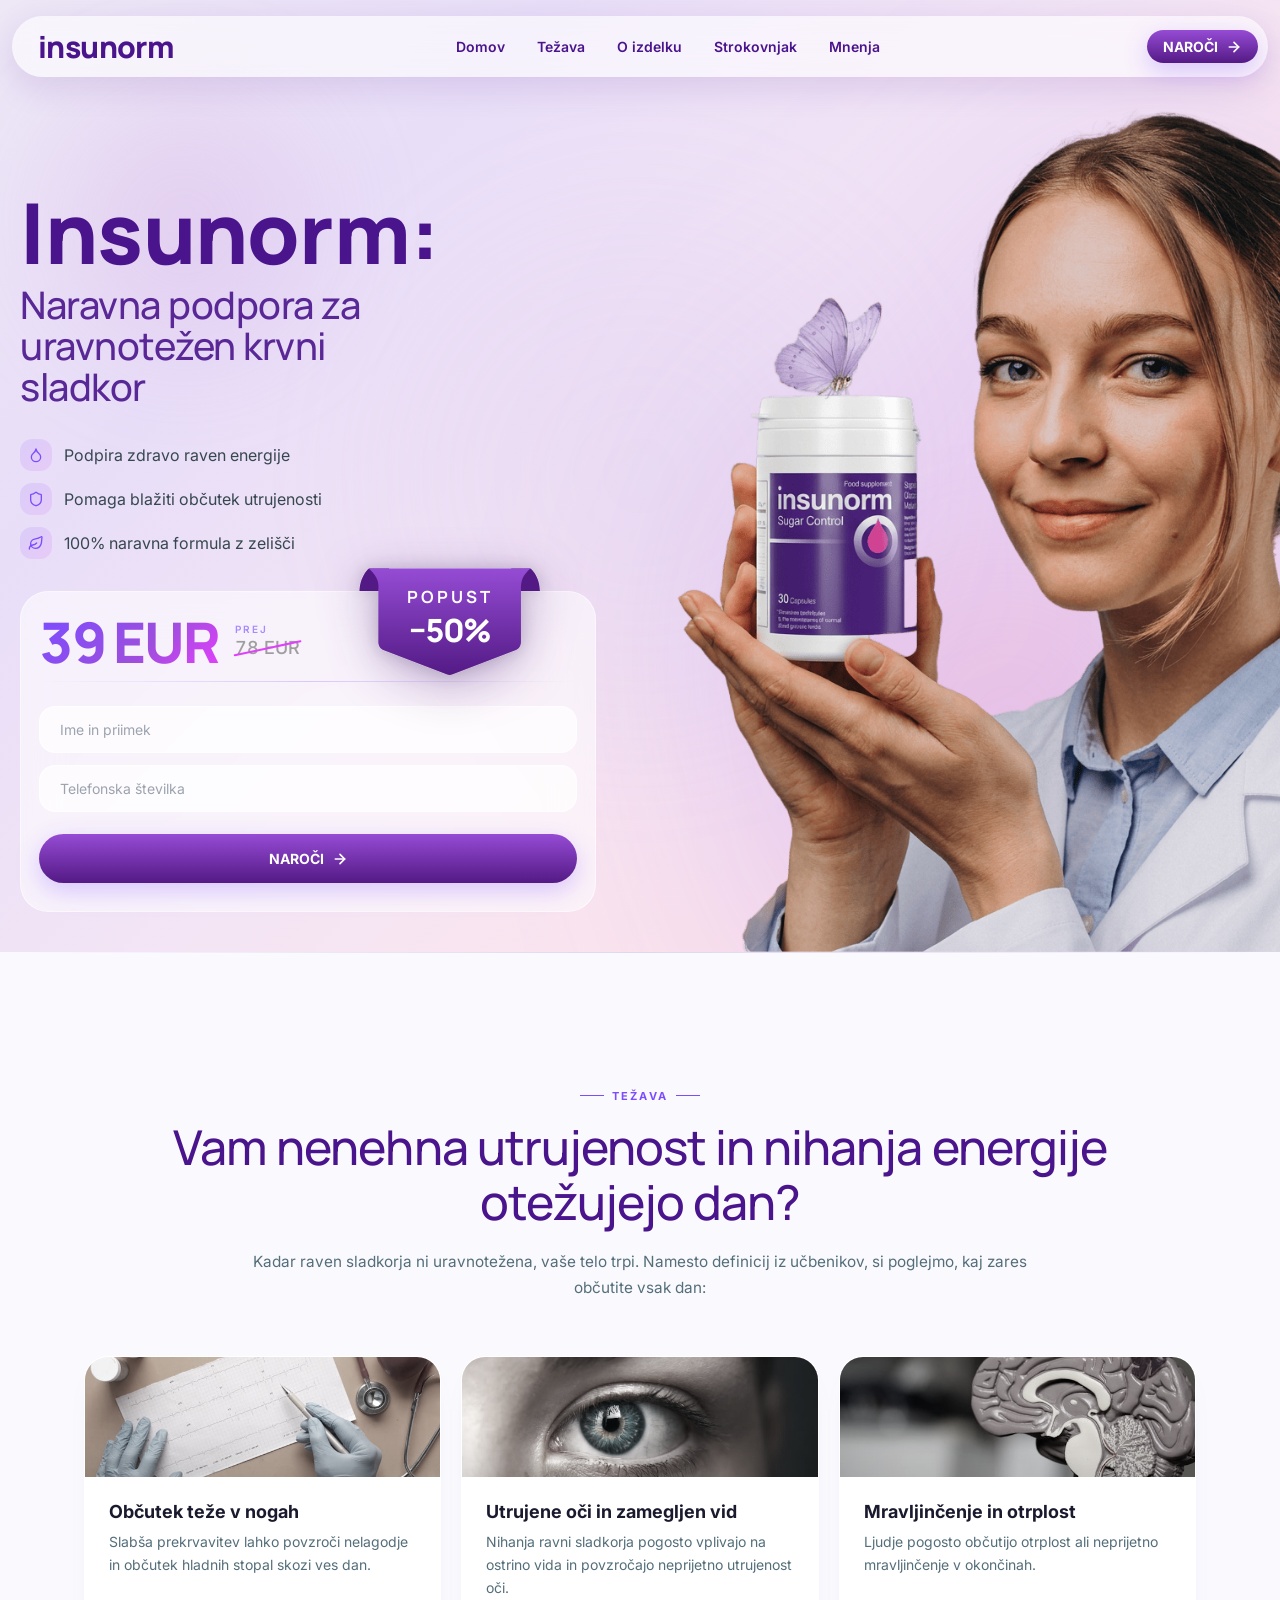
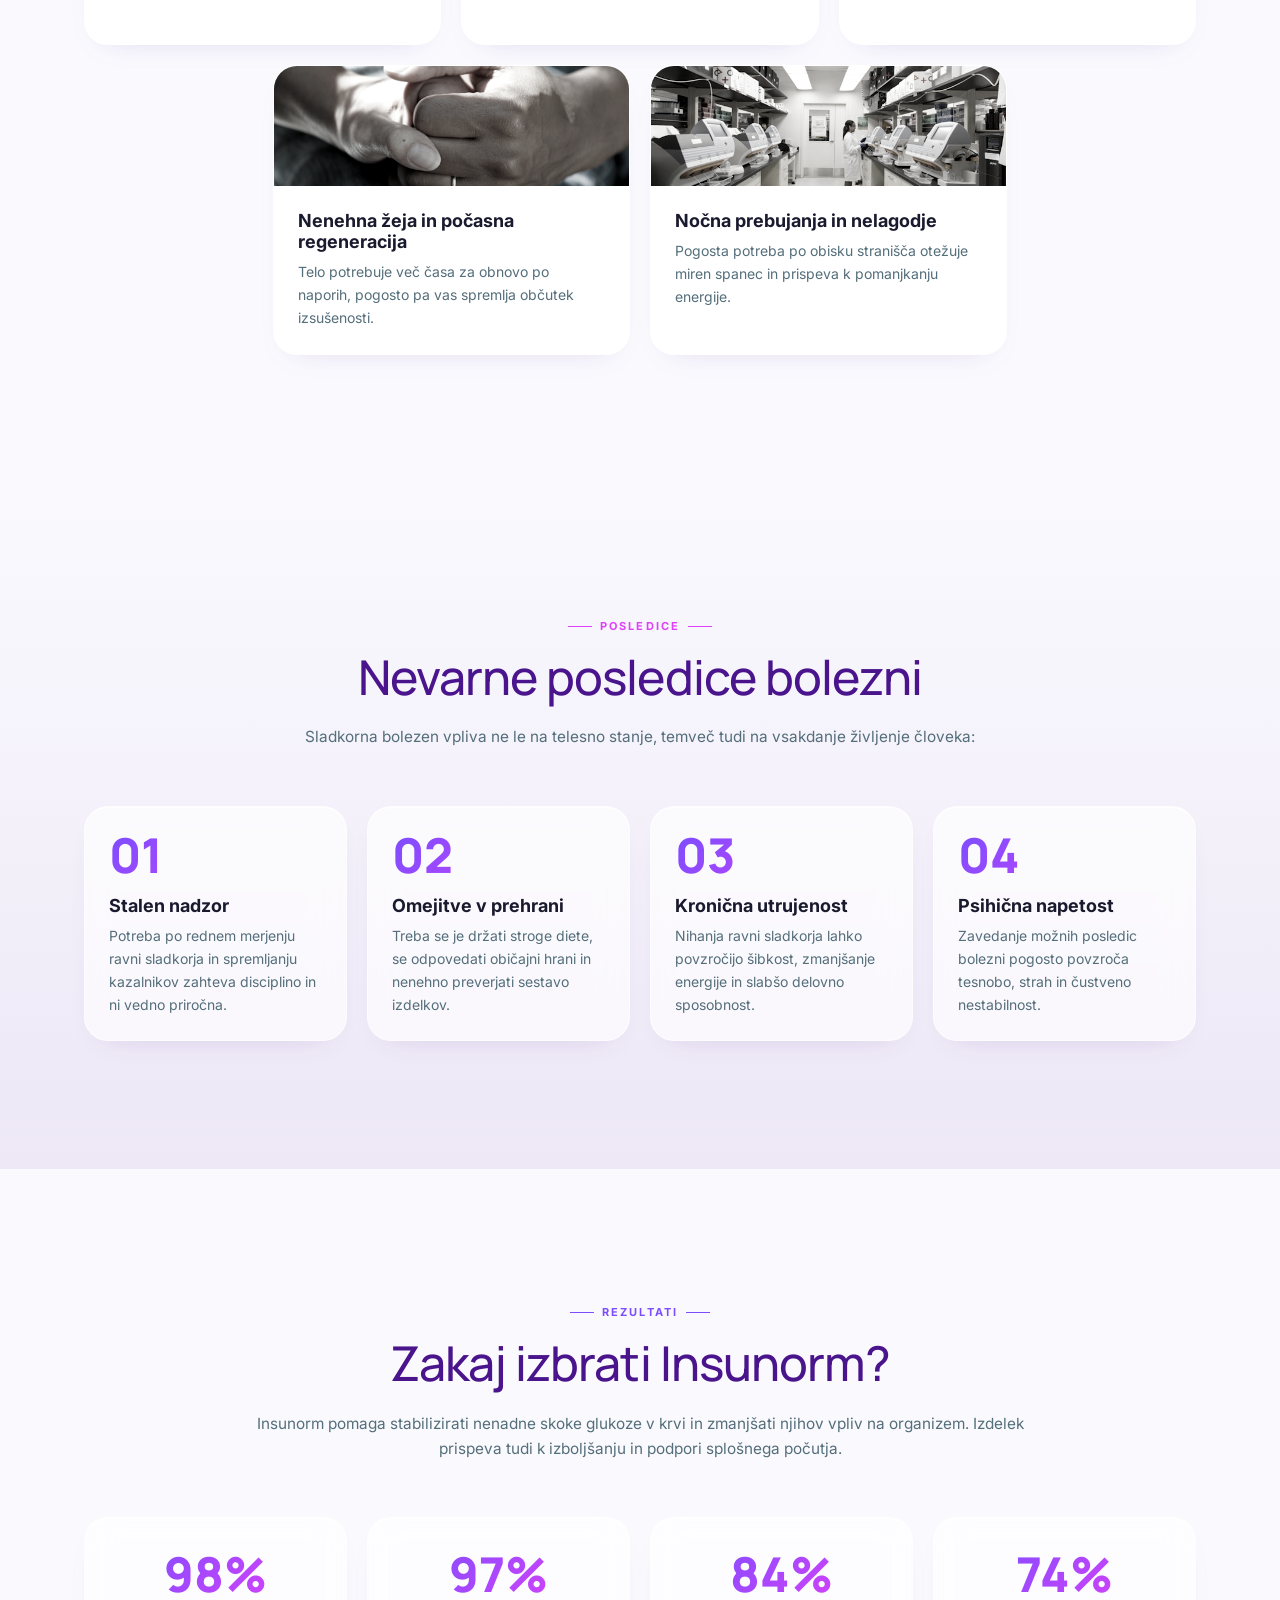
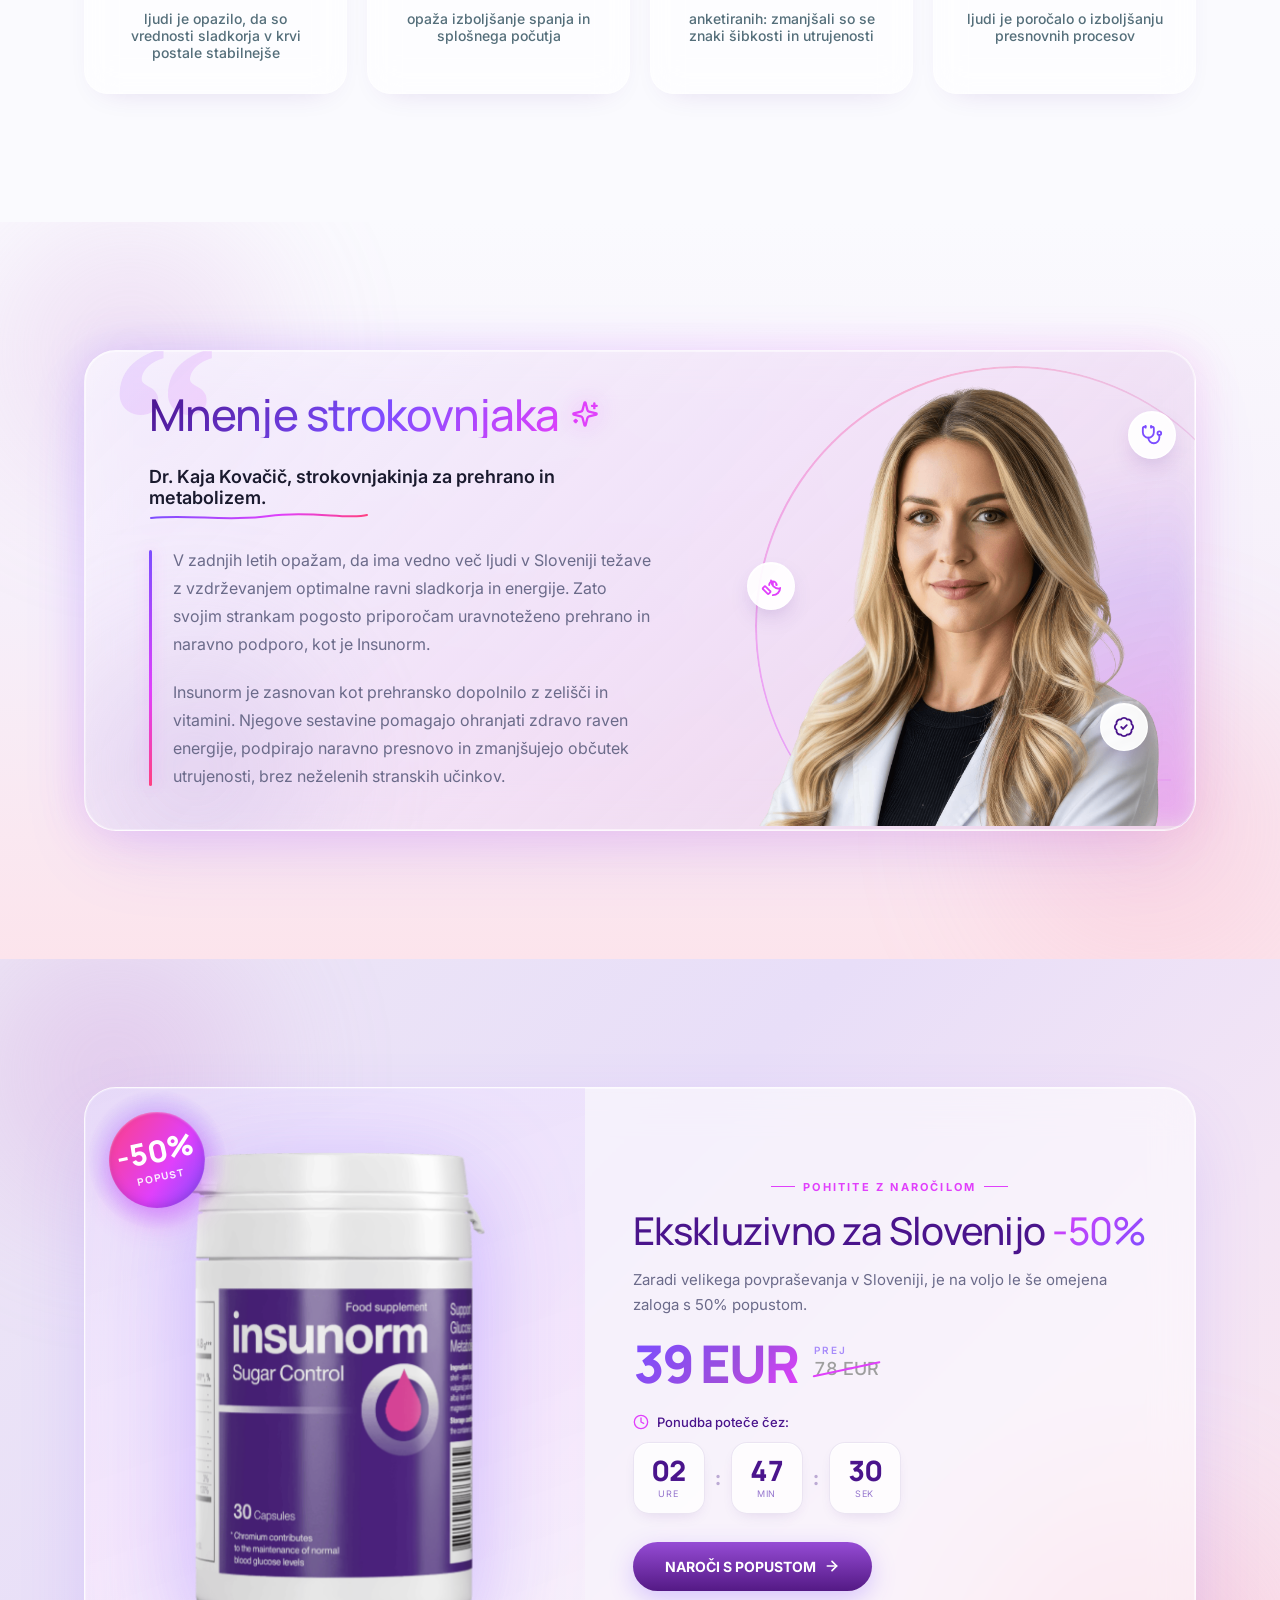
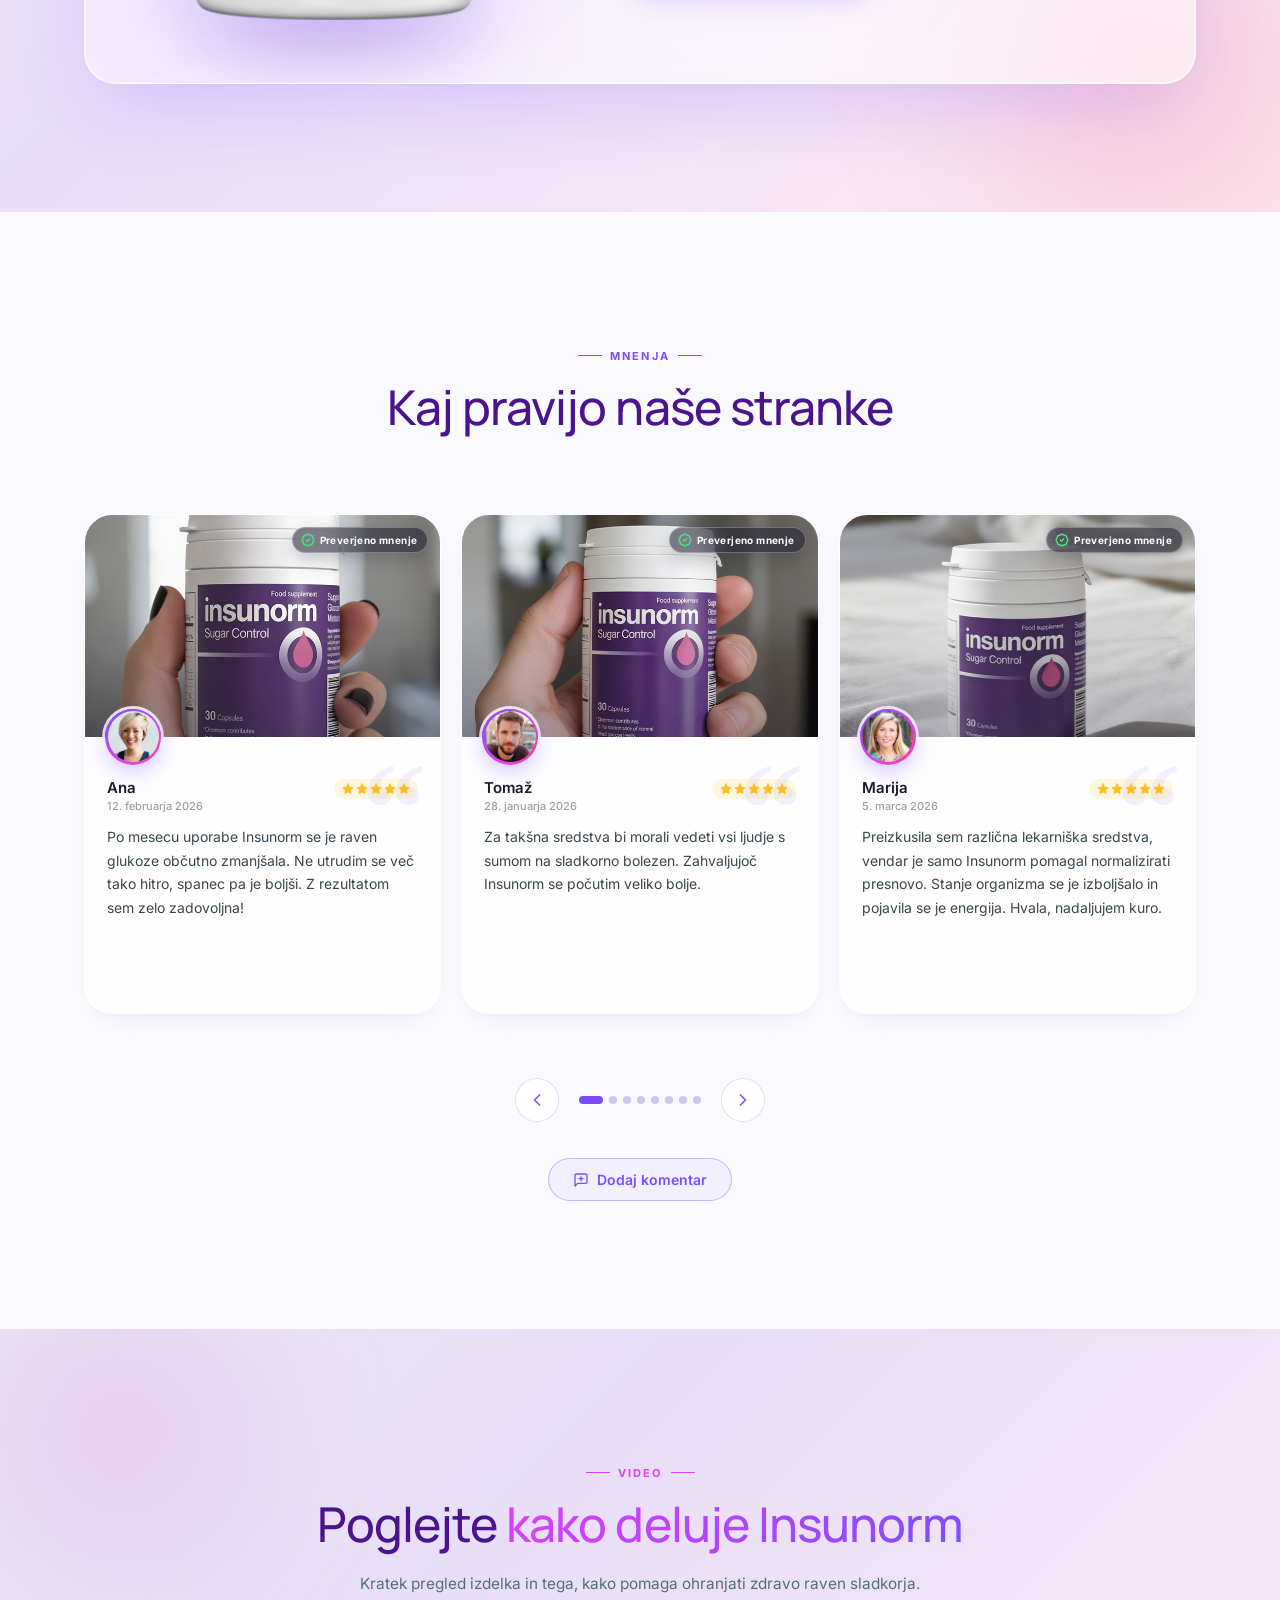
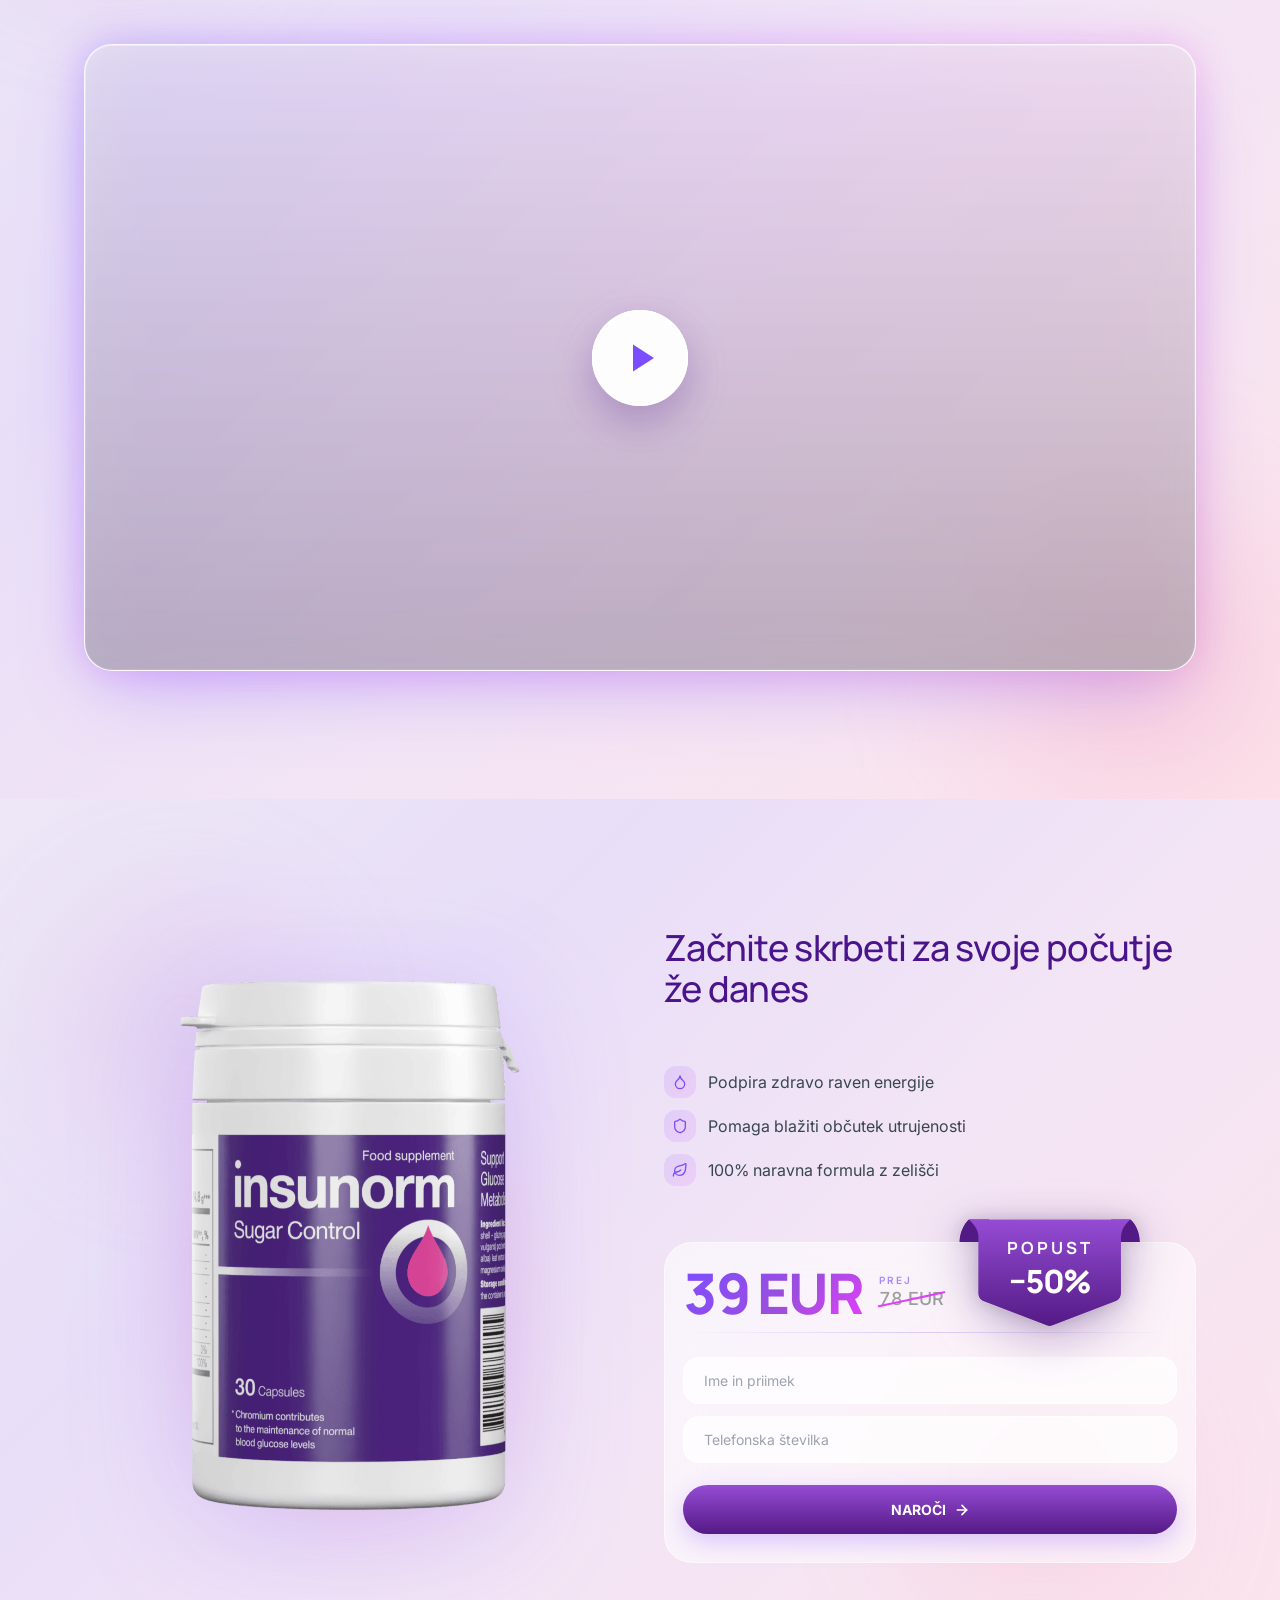
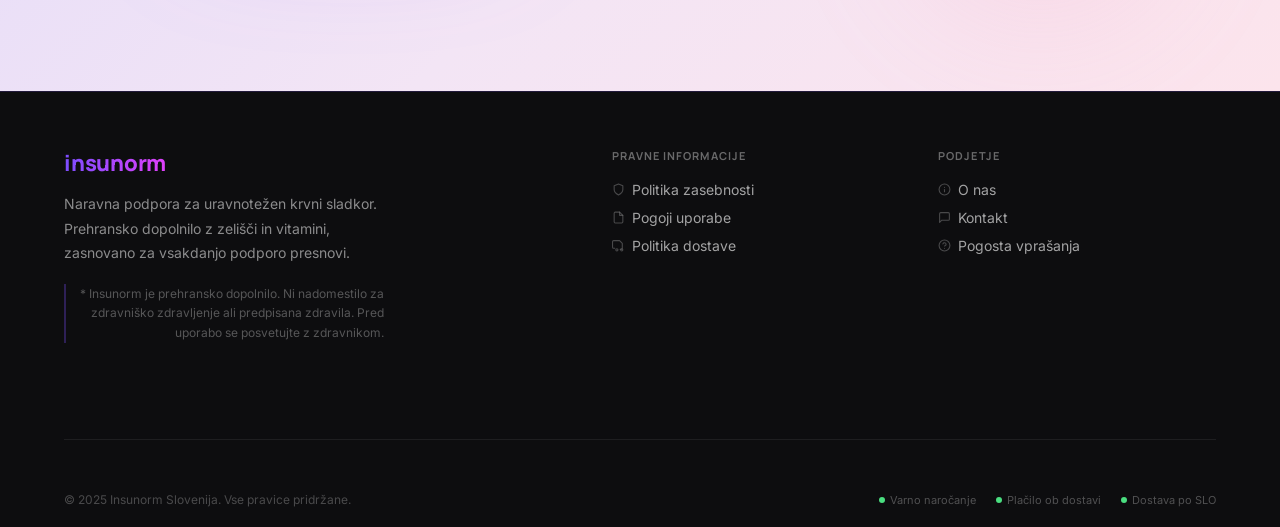
==== commit 33401687: "Update index.html" ====
--- a/index.html
+++ b/index.html
@@ -1503,12 +1503,6 @@
 								Politika dostave
 							</a>
 						</li>
-						<li>
-							<a href="/politika-vracil.html" rel="nofollow">
-								<svg width="13" height="13" viewBox="0 0 24 24" fill="none" stroke="currentColor" stroke-width="2" stroke-linecap="round" stroke-linejoin="round" aria-hidden="true"><polyline points="1 4 1 10 7 10"/><path d="M3.51 15a9 9 0 1 0 .49-4"/></svg>
-								Politika vračil
-							</a>
-						</li>
 					</ul>
 				</div>
 
